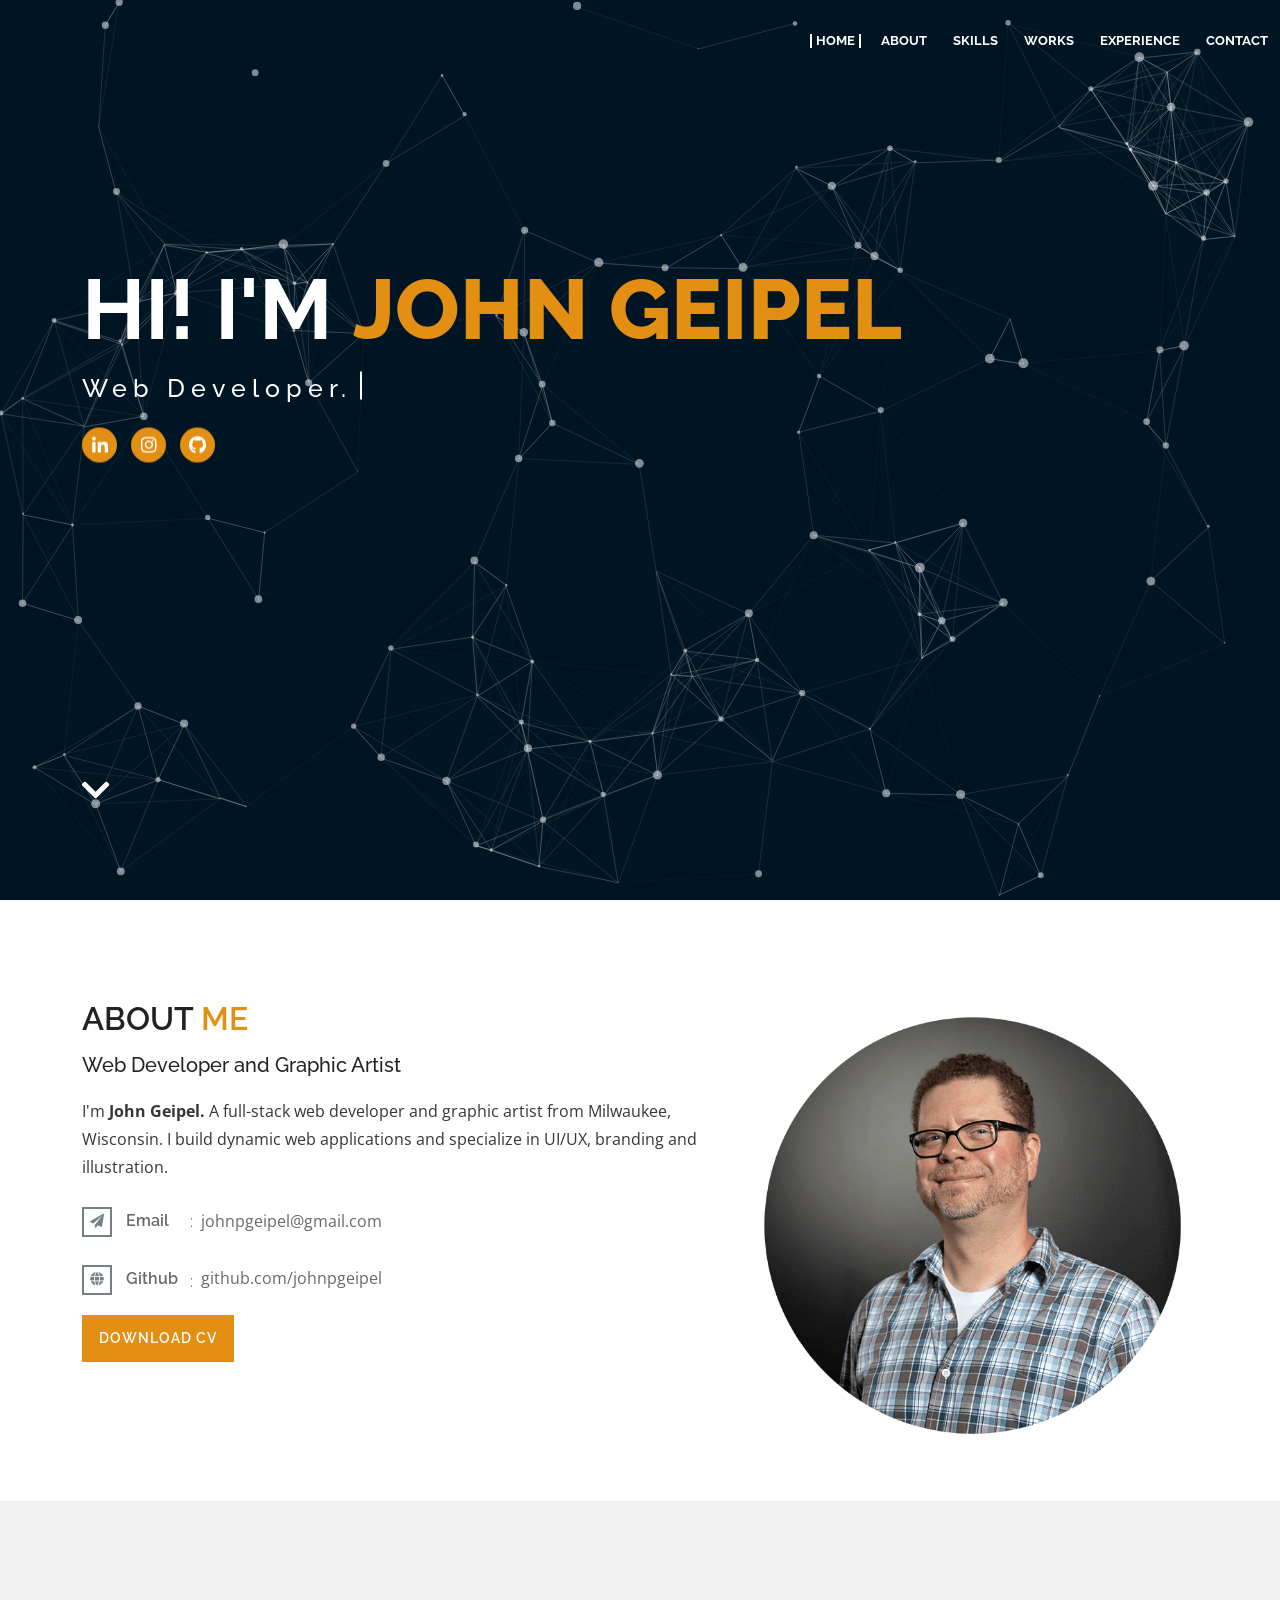
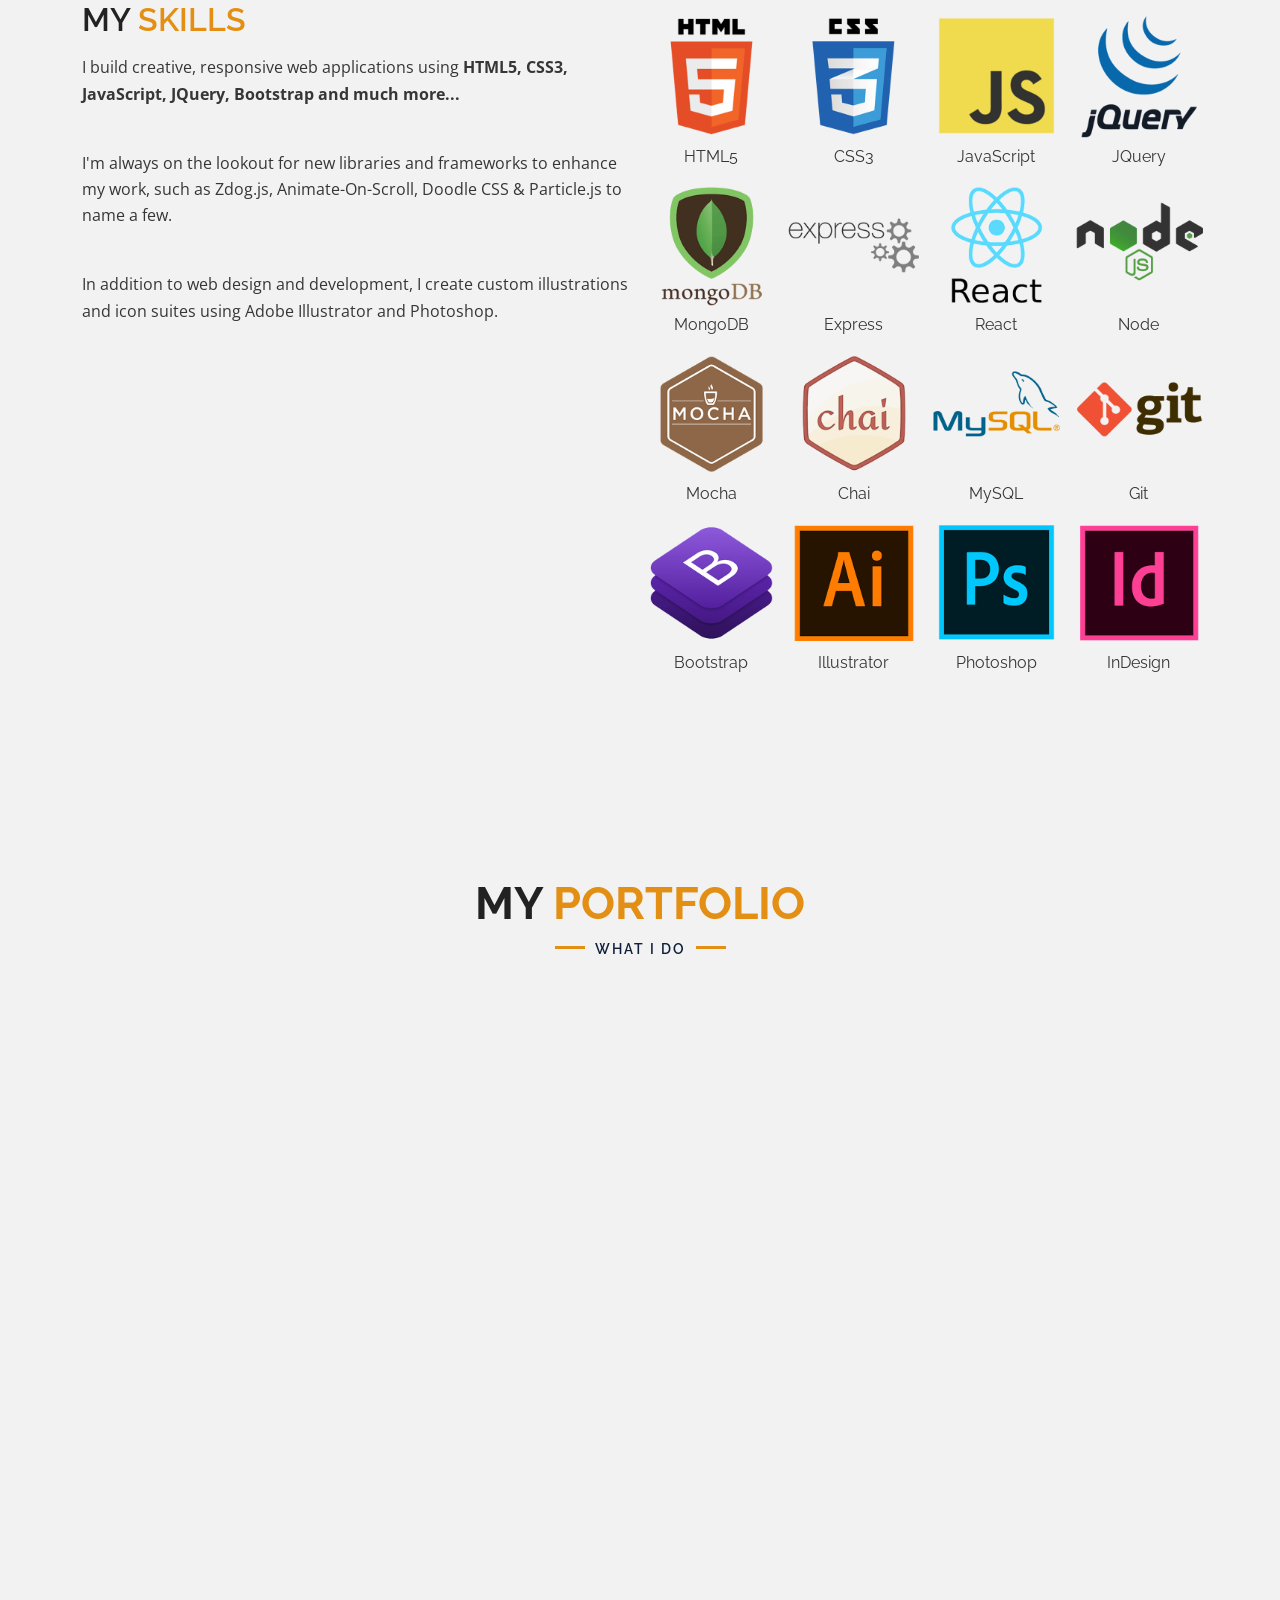
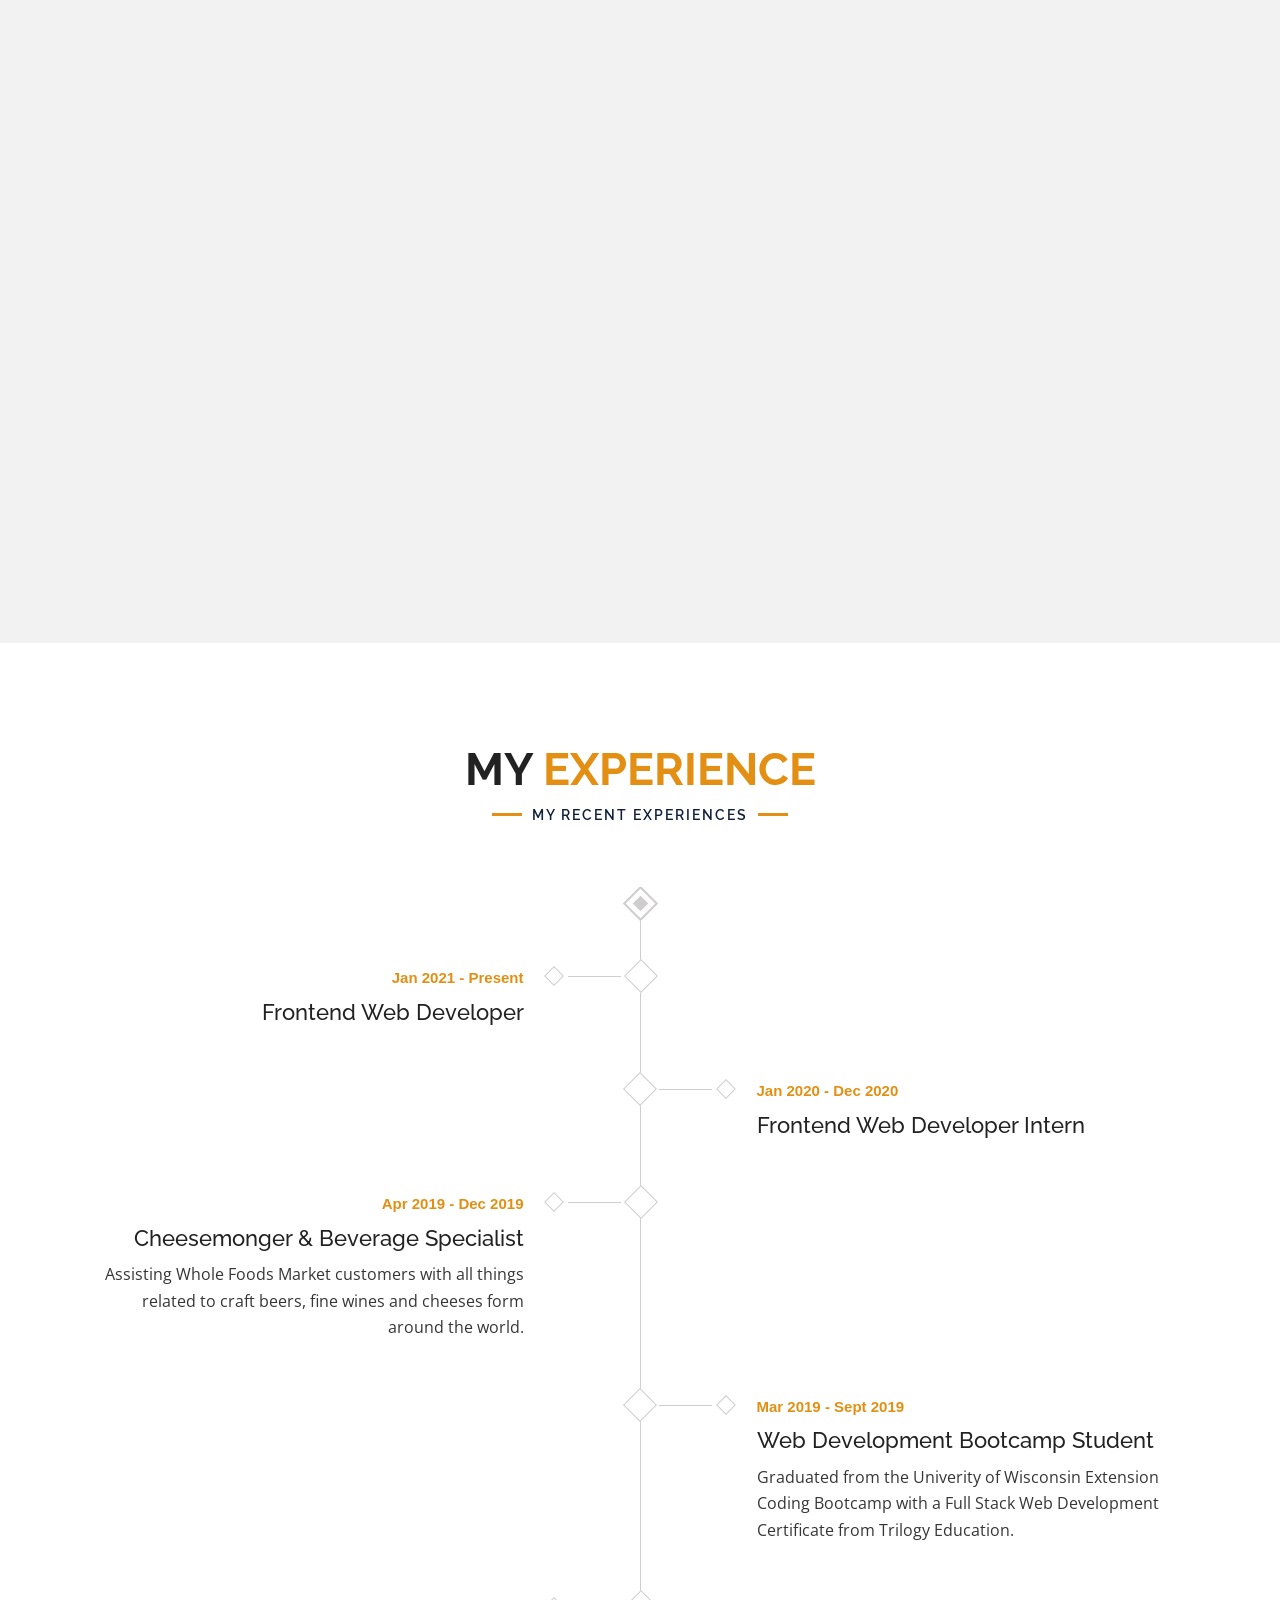
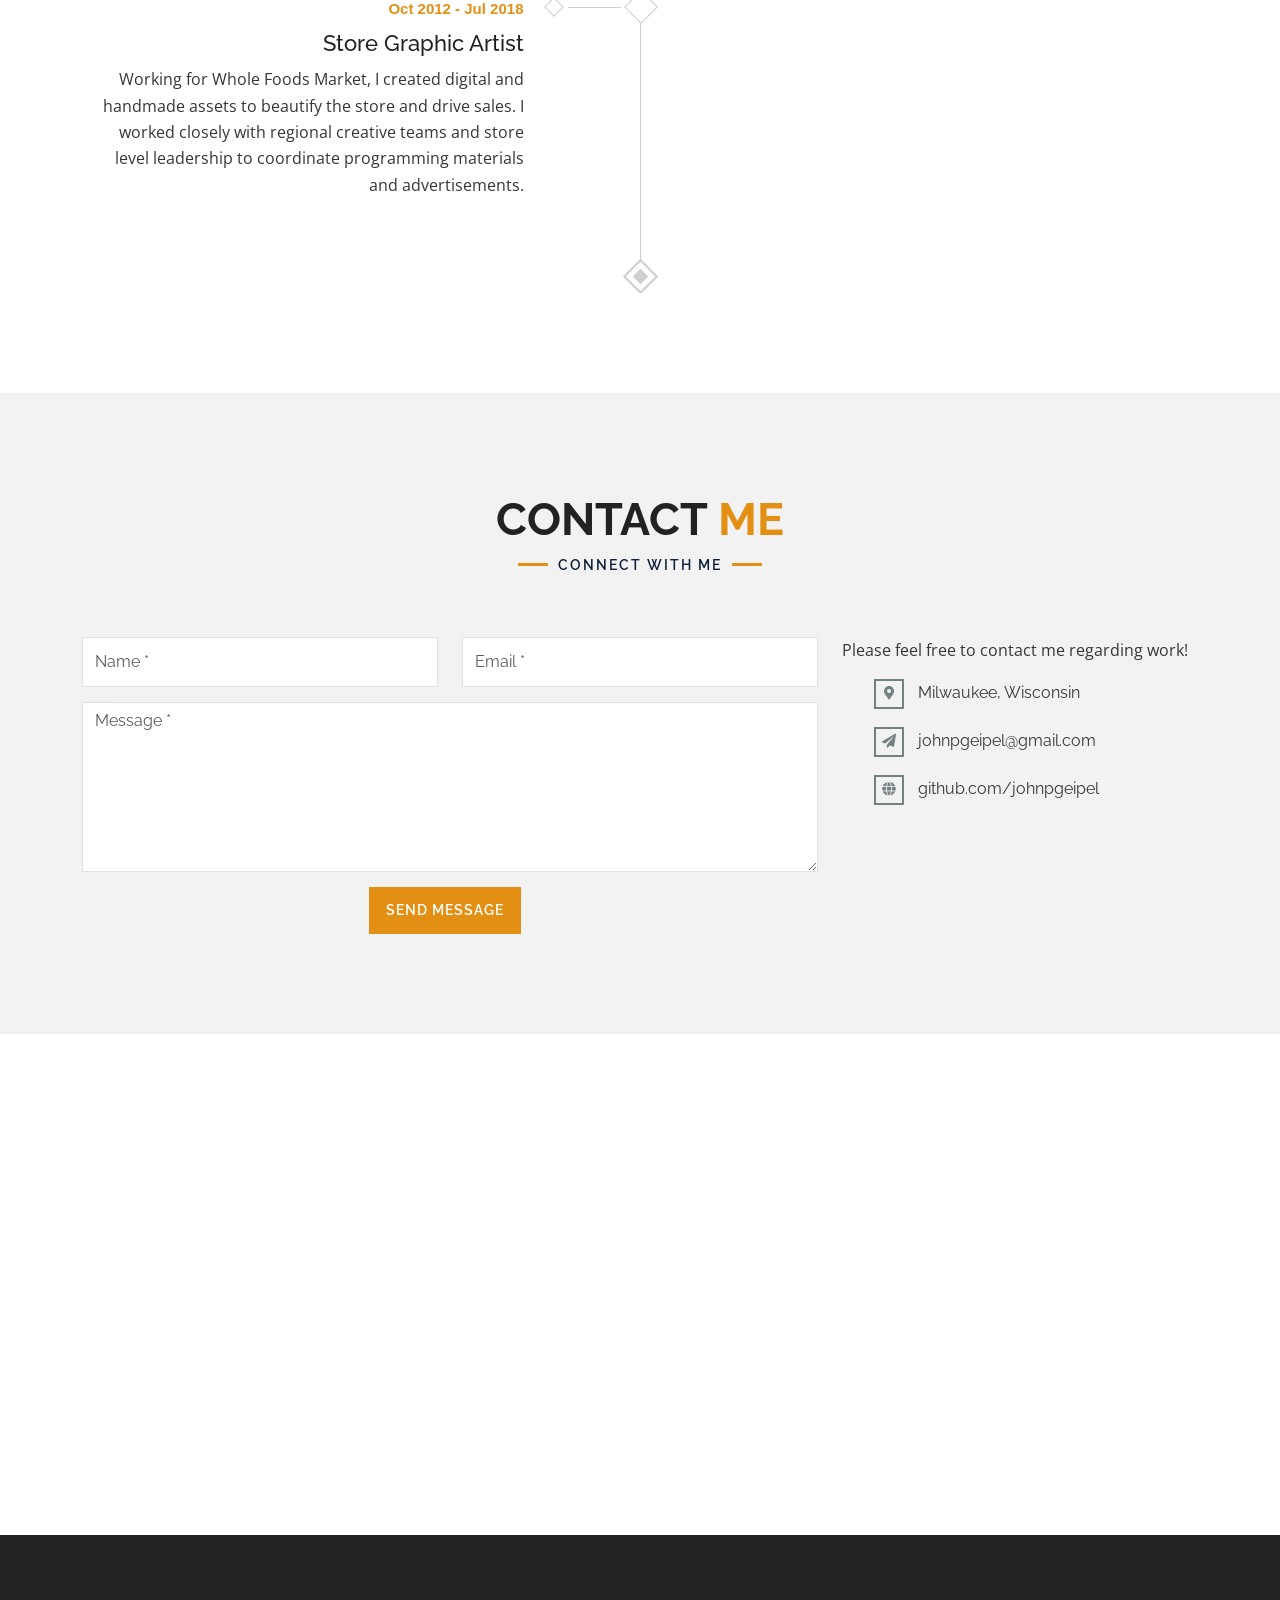
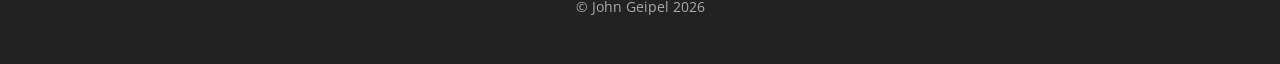
==== index.html @ 47a6fa9b "rm social media icons" ====
<!DOCTYPE html>
<html lang="en">
    <head>
        <meta charset="utf-8">
        <meta http-equiv="x-ua-compatible" content="ie=edge">
        <meta name="viewport" content="width=device-width, initial-scale=1.0" />
        <meta name="keywords" content="Personal, Portfolio, Creative,Design, Web Developer, Coding, Full Stack, Bootcamp Graduate">
        <meta name="description" content="Web Developer, Web Design, Illustration, Design, Full Stack, HTML, CSS, JavaScript, Node, Express">
        <meta name="author" content="John Geipel">
        <title>John Geipel - Portfolio</title>
        <!-- favicon -->
        <!-- <link href="/" rel="icon" type="image/gif"><img src="assets/images/about/headshot2.gif" alt="favicon" id="favicon"> -->
        <!-- AOS css -->
        <!-- <link rel="stylesheet" href="https://unpkg.com/aos@next/dist/aos.css" /> -->
        
        <!--Font Awesome css-->
        <!--Bootstrap css-->
        <!-- <link rel="stylesheet"  href="assets/bootstrap/css/bootstrap.css" defer> -->
        <!-- CSS only -->
        <link href="https://cdn.jsdelivr.net/npm/bootstrap@5.0.2/dist/css/bootstrap.min.css" rel="stylesheet" integrity="sha384-EVSTQN3/azprG1Anm3QDgpJLIm9Nao0Yz1ztcQTwFspd3yD65VohhpuuCOmLASjC" crossorigin="anonymous">
        <!--Owl Carousel css-->
        <!-- <link rel="stylesheet"  href="assets/css/owl.carousel.min.css"> -->
        <!-- <link rel="stylesheet"  href="assets/css/owl.theme.default.min.css"> -->
        <!--Magnific Popup css-->
        <link rel="stylesheet" href="assets/css/fontawesome-all.css" >
        <link rel="stylesheet" href="https://unpkg.com/aos@2.3.1/dist/aos.css" >
        <link rel="stylesheet" href="assets/css/magnific-popup.css">
        <link rel="stylesheet" href="assets/css/animate.min.css" >
        <!-- Google Fonts -->
        <link href="https://fonts.googleapis.com/css?family=Raleway:200,300,400,500,600,700,800,900%7cOpen+Sans:400,600,700,800" rel="stylesheet">
        <!--Site Main Style css-->
        <link rel="stylesheet" href="assets/css/style.css" >
    </head>
    <body>
        <nav class="navbar navbar-expand-lg navbar-dark">
            <div class="container-fluid">
                 
                <button class="navbar-toggler" type="button" data-bs-toggle="collapse" data-bs-target="#navbarNav" aria-controls="navbarNav" aria-expanded="false" aria-label="Toggle navigation">
                    <span class="navbar-toggler-icon"></span>
                </button>
                <div class="collapse navbar-collapse" id="navbarNav">
                    <ul class="navbar-nav ml-auto">
                        <!--Nav Links-->
                        <li class="nav-item">
                            <a href="#" class="nav-link active" data-scroll-nav="0" aria-label="Home">Home</a>
                        </li>
                        <li class="nav-item">
                            <a href="#" class="nav-link" data-scroll-nav="1" aria-label="About Section">About</a>
                        </li>
                        <li class="nav-item">
                            <a href="#" class="nav-link" data-scroll-nav="2" aria-label="Skills Section">Skills</a>
                        </li>
                        <!-- <li class="nav-item">
                            <a href="#" class="nav-link" data-scroll-nav="3" aria-label="Services Section">Services</a>
                        </li> -->
                        <li class="nav-item">
                            <a href="#" class="nav-link" data-scroll-nav="4" aria-label="Portfolio Section">Works</a>
                        </li>
                        <li class="nav-item">
                            <a href="#" class="nav-link" data-scroll-nav="5" aria-label="Experience Section">Experience</a>
                        </li>
                        <li class="nav-item">
                            <a href="#" class="nav-link" data-scroll-nav="6" aria-label="Contact Section">Contact</a>
                        </li>
                    </ul>
                </div>
            </div>
        </nav>
        <!--Home Section Start-->
        <section id="Particle-ground" class="banner" style="background-image: url('assets/images/banner/background.jpg'); background: #001524;" data-stellar-background-ratio="5.2" data-scroll-index="0">
            <div class="container banner-container">
                <!--Banner Content-->
                <div class="banner-div">
                    <h1>HI! I'M <span>JOHN GEIPEL</span></h1>
                    <p class="cd-headline clip is-full-width">
                        <!-- <span>Professional </span> -->
                        <span class="cd-words-wrapper">
                            <b class="is-visible">Web Developer.</b>
                            <b>Graphic Designer.</b> 
                            <b>Illustrator.</b>
                        </span>
                    </p>
                    <!--About Social Icons-->
                    <div class="social-icons mt-15">
                        <!-- <a href="https://www.facebook.com/john.geipel" aria-label="Facebook Link"><i class="fab fa-facebook-f" data-aos="flip-right" data-aos-duration="500"></i></a> -->
                        <a href="https://www.linkedin.com/in/johnpgeipel/" aria-label="Linkedin Link"><i class="fab fa-linkedin-in" data-aos="flip-right" data-aos-duration="750"></i></a>
                        <!-- <a href="https://twitter.com/Johnny_Rocksalt" aria-label="Twitter Link"><i class="fab fa-twitter" data-aos="flip-right" data-aos-duration="1000"></i></a> -->
                        <a href="https://www.instagram.com/johnny_rocksalt/" aria-label="Instagram Link"><i class="fab fa-instagram" data-aos="flip-right" data-aos-duration="1500"></i></a>
                        <a href="https://github.com/johnpgeipel" aria-label="Github Link"><i class="fab fa-github" data-aos="flip-right" data-aos-duration="2000"></i></a>
                    </div>
                </div>
                <div class="arrow bounce">
                    <a class="fa fa-chevron-down fa-2x" href="#" data-scroll-nav="1" aria-label="Scroll Down"></a>
                </div>
            </div>
        </section>
            <!--About Section Start-->
        <section id="about" class="about pt-100 pb-100" data-scroll-index="1">
            <div class="container">
                <div class="row">
                    <div class="col-lg-7 col-md-6">
                        <!--About Content-->
                        <div class="about-div">
                            <div class="about-title">
                                <h2>About <span>Me</span></h2>
                                <h4> Web Developer and Graphic Artist</h4>
                            </div>
                            <p>I'm <b>John Geipel.</b> A full-stack web developer and graphic artist from Milwaukee, Wisconsin. I build dynamic web applications and specialize in UI/UX, branding and illustration.</p>
                            <div class="table-responsive">
                                <table class="info-table">
                                    <tbody>
                                        <!-- <tr>
                                            <th>
                                                <i class="hidden-xs fas fa-phone"></i>
                                                <span>Call</span>
                                            </th>
                                            <td>+1.414.520.4668</td>
                                        </tr> -->
                                        <tr>
                                            <th>
                                                <i class="hidden-xs fas fa-paper-plane"></i>
                                                <span>Email</span>
                                            </th>
                                            <td>johnpgeipel@gmail.com</td>
                                        </tr>
                                        <tr>
                                            <th>
                                                <i class="hidden-xs fas fa-globe"></i>
                                                <span>Github</span>
                                            </th>
                                            <td>github.com/johnpgeipel</td>
                                        </tr>
                                    </tbody>
                                </table>
                            </div>
                            <span class="about-btn">
                                <a class="div-btn" aria-label="Download CV" href="https://drive.google.com/open?id=1ta1IEpPlW6mxu3GTeXm8mWdRZez-5TGq">Download CV</a>
                            </span>
                        </div>
                    </div>
                    <div class="col-lg-5 col-md-6">
                        <div data-aos="fade-up" class="about-img">
                            <img loading="lazy" src="assets/images/about/john-headshot.png" alt="John Geipel Headshot">
                        </div>
                    </div>
                </div>
            </div>
        </section>
            <!--About Section End-->
        <section id="skills" class="skills pt-100 pb-100" data-scroll-index="2">
            <div class="container">
                <div class="row">
                    <div class="col-lg-6">
                        <div class="skill-div">
                            <h2 class="headline">My <span>Skills</span></h2>
                            <p>I build creative, responsive web applications using<strong> HTML5, CSS3, JavaScript, JQuery, Bootstrap and much more...</strong></p>
                            <br>
                            <p>I'm always on the lookout for new libraries and frameworks to enhance my work, such as Zdog.js, Animate-On-Scroll, Doodle CSS & Particle.js to name a few.</p>
                            <br>
                            <p>In addition to web design and development, I create custom illustrations and icon suites using Adobe Illustrator and Photoshop.</p>
                        </div>
                    </div>
                        <div class="col-lg-6">
                            <div class="row">
                                <div class="column">
                                    <img loading="lazy" data-aos="zoom-in" id="badge"  alt="badge" src="./assets/images/code logos/html5.png">
                                    <div class="text-center">HTML5</div>
                                    <a href="https://www.mongodb.com/" aria-label="Mongo link">
                                        <img loading="lazy" data-aos="zoom-in" id="badge badge-link" alt="badge" src="assets\images\code logos\mongodb.png">
                                        <div class="text-center">MongoDB</div>
                                    </a>
                                    <a href="https://mochajs.org/" aria-label="Mocha link">
                                        <img loading="lazy" data-aos="zoom-in" id="badge badge-link" alt="badge" src="./assets/images/code logos/mocha.png">
                                        <div class="text-center">Mocha</div>
                                    </a>
                                    <a href="https://getbootstrap.com/" aria-label="Bootstrap link">
                                        <img  loading="lazy" data-aos="zoom-in" id="badge badge-link" alt="badge" src="./assets/images/code logos/bootstrap.png">
                                        <div class="text-center">Bootstrap</div>
                                    </a>
                                </div>
                                <div class="column">
                                    <img loading="lazy" data-aos="zoom-in" id="badge" alt="badge" src="./assets/images/code logos/css3-logo.png">
                                        <div class="text-center">CSS3</div>
                                    <a href="https://expressjs.com" aria-label="Express link">
                                        <img  loading="lazy" data-aos="zoom-in" id="badge badge-link" alt="badge" src="assets\images\code logos\express.png">
                                        <div class="text-center">Express</div>
                                    </a>
                                    <a href="https://www.chaijs.com" aria-label="Chai link">
                                        <img loading="lazy" data-aos="zoom-in" id="badge badge-link" alt="badge" src="assets\images\code logos\chai.png">
                                        <div class="text-center">Chai</div>
                                    </a>
                                    <img loading="lazy" data-aos="zoom-in" id="badge" alt="badge" src="assets\images\code logos\illustrator.png">
                                    <div class="text-center">Illustrator</div>
                                </div>
                                <div class="column">
                                    <img loading="lazy" data-aos="zoom-in" id="badge" alt="badge" src="./assets/images/code logos/javascript.png">
                                    <div class="text-center">JavaScript</div>
                                    <a href="https://reactjs.org" aria-label="React link">
                                        <img loading="lazy" data-aos="zoom-in" id="badge badge-link" alt="badge" src="assets\images\code logos\react.png">
                                        <div class="text-center">React</div>
                                    </a>
                                    <a href="https://www.mysql.com" aria-label="mysql link">
                                        <img loading="lazy" data-aos="zoom-in" id="badge badge-link" alt="badge" src="assets\images\code logos\mysql.png">
                                        <div class="text-center">MySQL</div>
                                    </a>
                                    <img loading="lazy" data-aos="zoom-in" id="badge" alt="badge" src="assets\images\code logos\photoshop.png">
                                    <div class="text-center">Photoshop</div>
                                </div>
                                <div class="column">
                                    <a href="https://jquery.com" aria-label="jquery link">
                                        <img loading="lazy" data-aos="zoom-in" id="badge badge-link" alt="badge" src="./assets/images/code logos/jquery.png">
                                        <div class="text-center">JQuery</div>
                                    </a>
                                    <a href="https://nodejs.org" aria-label="node link">
                                        <img loading="lazy" data-aos="zoom-in" id="badge badge-link" alt="badge" src="./assets/images/code logos/node.png">
                                        <div class="text-center">Node</div>
                                    </a>
                                    <a href="https://git-scm.com/" aria-label="git link">
                                        <img loading="lazy" data-aos="zoom-in" id="badge badge-link" alt="badge" src="assets\images\code logos\git.png">
                                        <div class="text-center">Git</div>
                                    </a>
                                    <img loading="lazy" data-aos="zoom-in" id="badge" alt="badge" src="assets\images\code logos\indesign.png">
                                    <div class="text-center">InDesign</div>
                                </div>
                            </div>
                        </div>
                    </div>
                </div>
            </div>
        </section>
        <!--Services Section Start-->
        <!-- <section id="services" class="services pt-100 pb-100" data-scroll-index="3">
            <div class="container">
                <div class="row">
                    <div class="col">
                        <div class="section-title">
                            <div class="main-title">
                                <h4>My <span>Services</span></h4>
                                <h6>What i offer</h6>
                            </div>
                        </div>
                    </div>
                </div>
                <div class="row">
                    <div class="col-md-4">
                        <div class="service-item">
                            <div class="service-icon">
                                <i class="fas fa-paint-brush"></i>
                            </div>
                            <h2>Theme Development</h2>
                        </div>
                    </div>
                    <div class="col-md-4">
                        <div class="service-item">
                            <div class="service-icon">
                                <i class="fas fa-desktop"></i>
                            </div>
                            <h2>Website Design</h2>
                        </div>
                    </div>
                    <div class="col-md-4">
                        <div class="service-item">
                            <div class="service-icon">
                                <i class="fas fa-quidditch"></i>
                            </div>
                            <h2>UI/UX Design</h2>
                        </div>
                    </div>
                    <div class="col-md-4">
                        <div class="service-item">
                            <div class="service-icon">
                                <i class="fas fa-camera"></i>
                            </div>
                            <h2>Graphic Design</h2>
                        </div>
                    </div>
                    <div class="col-md-4">
                        <div class="service-item">
                            <div class="service-icon">
                                <i class="fas fa-user"></i>
                            </div>
                            <h2>Illustration</h2>
                        </div>
                    </div>
                    <div class="col-md-4">
                        <div class="service-item">
                            <div class="service-icon">
                                <i class="fa fa-font"></i>
                            </div>
                            <h2>Typography</h2>
                        </div>
                    </div>
                </div>
            </div>
        </section> -->
        <!--Portfolio Section Start-->
        <section id="works" class="portfolio bg-gray pt-100 pb-100" data-scroll-index="4">
            <div class="container">
                <div class="row">
                    <div class="col">
                        <div class="section-title">
                            <div class="main-title">
                                <h4>My <span>Portfolio</span></h4>
                                <h6>What i do</h6>
                            </div>
                        </div>
                    </div>
                </div>
                <div class="row portfolio-section">
                    <!--Portfolio Item-->
                    <div data-aos="zoom-in" class="col-lg-4 col-md-6 item application development">
                        <div class="portfolio-item">
                            <img src="assets/images/portfolio/train_activity.PNG" alt="All Aboard">
                            <div class="item-overlay">
                                <h6>All Aboard<br>Application</h6>
                                <div class="icons">
                                    <span class="icon">
                                        <span class="port-link">
                                            <a href="assets/images/portfolio/train_activity.PNG" aria-label="train project">
                                                <i class="fa fa-search"></i>
                                            </a>
                                        </span>
                                        <a href="train-project-details.html" aria-label="project details">
                                            <i class="fas fa-link"></i>
                                        </a>
                                    </span>
                                </div>
                            </div>
                        </div>
                    </div>
                    <!--Portfolio Item-->
                    <div data-aos="zoom-in" class="col-lg-4 col-md-6 item application development">
                        <div class="portfolio-item">
                            <img src="assets/images/portfolio/giffy_pop.PNG" alt="Giffy POP">
                            <div class="item-overlay">
                                <h6>Giffy POP<br>Application</h6>
                                <div class="icons">
                                    <span class="icon">
                                        <span class="port-link">
                                            <a href="assets/images/portfolio/giffy_pop.PNG" aria-label="project image">
                                                <i class="fa fa-search"></i>
                                            </a>
                                        </span>
                                        <a href="giffy-project-details.html" aria-label="project details">
                                            <i class="fas fa-link"></i>
                                        </a>
                                    </span>
                                </div>
                            </div>
                        </div>
                    </div>
                    <!--Portfolio Item-->
                    <div data-aos="zoom-in" class="col-lg-4 col-md-6 item design development application">
                        <div class="portfolio-item">
                            <img src="assets/images/portfolio/trivia_one.PNG" alt="Cheese qWiz">
                            <div class="item-overlay">
                                <h6>Cheese qWiz<br>Application</h6>
                                <div class="icons">
                                    <span class="icon">
                                        <span class="port-link">
                                            <a href="assets/images/portfolio/trivia_one.PNG" aria-label="project image">
                                                <i class="fa fa-search"></i>
                                            </a>
                                        </span>
                                        <a href="trivia-project-details.html" aria-label="project details">
                                            <i class="fas fa-link"></i>
                                        </a>
                                    </span>
                                </div>
                            </div>
                        </div>
                    </div>
                    <!--Portfolio Item-->
                    <div data-aos="zoom-in" class="col-lg-4 col-md-6 item design development application">
                        <div class="portfolio-item">
                            <img src="assets/images/portfolio/liri-concerts2.PNG" alt="LIRI Node App">
                            <div class="item-overlay">
                                <h6>LIRI Node App<br>Application</h6>
                                <div class="icons">
                                    <span class="icon">
                                        <span class="port-link">
                                            <a href="assets/images/portfolio/liri-concerts2.PNG" aria-label="project image">
                                                <i class="fa fa-search"></i>
                                            </a>
                                        </span>
                                        <a href="liri-project-details.html" aria-label="project details">
                                            <i class="fas fa-link"></i>
                                        </a>
                                    </span>
                                </div>
                            </div>
                        </div>
                    </div>
                    <!--Portfolio Item-->
                    <div data-aos="zoom-in" class="col-lg-4 col-md-6 item development application">
                        <div class="portfolio-item">
                            <img src="assets/images/portfolio/project_one.PNG" alt="Daily POURcast">
                            <div class="item-overlay">
                                <h6>Daily POURcast<br>Application</h6>
                                <div class="icons">
                                    <span class="icon">
                                        <span class="port-link">
                                            <a href="assets/images/portfolio/project_one.PNG" aria-label="project image">
                                                <i class="fa fa-search"></i>
                                            </a>
                                        </span>
                                        <a href="pourcast-project-details.html" aria-label="project details">
                                            <i class="fas fa-link"></i>
                                        </a>
                                    </span>
                                </div>
                            </div>
                        </div>
                    </div>
                    <!--Portfolio Item-->
                    <div data-aos="zoom-in"  class="col-lg-4 col-md-6 item application development">
                        <div class="portfolio-item">
                            <img src="assets/images/portfolio/unit_4_game.PNG" alt="Crystals Collector">
                            <div class="item-overlay">
                                <h6>Crystals Collector<br>Application</h6>
                                <div class="icons">
                                    <span class="icon">
                                        <span class="port-link">
                                            <a href="assets/images/portfolio/unit_4_game.PNG" aria-label="project image">
                                                <i class="fa fa-search"></i>
                                            </a>
                                        </span>
                                        <a href="crystals-project-details.html" aria-label="project details">
                                            <i class="fas fa-link"></i>
                                        </a>
                                    </span>
                                </div>
                            </div>
                        </div>
                    </div>
                    <!--Portfolio Item-->
                    <div data-aos="zoom-in" class="col-lg-4 col-md-6 item application development">
                        <div class="portfolio-item">
                            <img src="assets/images/portfolio/friendFinder.PNG" alt="Friend Finder">
                            <div class="item-overlay">
                                <h6>Friend Finder<br>Application</h6>
                                <div class="icons">
                                    <span class="icon">
                                        <span class="port-link">
                                            <a href="assets/images/portfolio/friendFinder.PNG" aria-label="project image">
                                                <i class="fa fa-search"></i>
                                            </a>
                                        </span>
                                        <a href="friendFinder-project-details.html" aria-label="project details">
                                            <i class="fas fa-link"></i>
                                        </a>
                                    </span>
                                </div>
                            </div>
                        </div>
                    </div>
                    <!--Portfolio Item-->
                    <div data-aos="zoom-in"  class="col-lg-4 col-md-6 item application development">
                        <div class="portfolio-item">
                            <img src="assets/images/portfolio/burger.PNG" alt="Eat-Da-Burger">
                            <div class="item-overlay">
                                <h6>Eat-Da-Burger!<br>Application</h6>
                                <div class="icons">
                                    <span class="icon">
                                        <span class="port-link">
                                            <a href="assets/images/portfolio/burger.PNG" aria-label="project iame">
                                                <i class="fa fa-search"></i>
                                            </a>
                                        </span>
                                        <a href="burger-project-details.html" aria-label="project details">
                                            <i class="fas fa-link"></i>
                                        </a>
                                    </span>
                                </div>
                            </div>
                        </div>
                    </div>
                    <!--Portfolio Item-->
                    <div data-aos="zoom-in" class="col-lg-4 col-md-6 item application development">
                        <div class="portfolio-item">
                            <img src="assets/images/portfolio/upstream.PNG" alt="artPortfolio">
                            <div class="item-overlay">
                                <h6>UpStream Group Project<br>Application</h6>
                                <div class="icons">
                                    <span class="icon">
                                        <span class="port-link">
                                            <a href="assets/images/portfolio/upstream.PNG" aria-label="project image">
                                                <i class="fa fa-search"></i>
                                            </a>
                                        </span>
                                        <a href="upstream-project-details.html" aria-label="project details">
                                            <i class="fas fa-link"></i>
                                        </a>
                                    </span>
                                </div>
                            </div>
                        </div>
                    </div>
                    <!--Portfolio Item-->
                    <div data-aos="zoom-in" class="col-lg-4 col-md-6 item application development">
                        <div class="portfolio-item">
                            <img src="assets/images/portfolio/customer1_static.png" alt="Bamazon">
                            <div class="item-overlay">
                                <h6>Bamazon<br>Application</h6>
                                <div class="icons">
                                    <span class="icon">
                                        <span class="port-link">
                                            <a href="assets/images/portfolio/customer1.gif" aria-label="project image">
                                                <i class="fa fa-search"></i>
                                            </a>
                                        </span>
                                        <a href="bamazon-project-details.html" aria-label="project details">
                                            <i class="fas fa-link"></i>
                                        </a>
                                    </span>
                                </div>
                            </div>
                        </div>
                    </div>
                    <!--Portfolio Item-->
                    <div data-aos="zoom-in" class="col-lg-4 col-md-6 item application development">
                        <div class="portfolio-item">
                            <img src="assets/images/portfolio/clickyGame.PNG" alt="clickyGame">
                            <div class="item-overlay">
                                <h6>Clicky Game<br>Application</h6>
                                <div class="icons">
                                    <span class="icon">
                                        <span class="port-link">
                                            <a href="assets/images/portfolio/clickyGame.PNG" aria-label="project iamge">
                                                <i class="fa fa-search"></i>
                                            </a>
                                        </span>
                                        <a href="clicky-project-details.html" aria-label="project details">
                                            <i class="fas fa-link"></i>
                                        </a>
                                    </span>
                                </div>
                            </div>
                        </div>
                    </div>
                    <!--Portfolio Item-->
                    <div data-aos="zoom-in"  class="col-lg-4 col-md-6 item application development">
                        <div class="portfolio-item">
                            <img src="assets/images/portfolio/Landing-Page-Graphic-3.gif" alt="artPortfolio">
                            <div class="item-overlay">
                                <h6>Graphic Art Portfolio<br>Website</h6>
                                <div class="icons">
                                    <span class="icon">
                                        <span class="port-link">
                                            <a href="assets/images/portfolio/Landing-Page-Graphic-3.gif" aria-label="project image">
                                                <i class="fa fa-search"></i>
                                            </a>
                                        </span>
                                        <a href="myPortfolio-project-details.html" aria-label="project details">
                                            <i class="fas fa-link"></i>
                                        </a>
                                    </span>
                                </div>
                            </div>
                        </div>
                    </div>
                </div>
            </div>
        </section>
        <!--Portfolio Section End-->
        <section id="experience" class="timeline pt-100 pb-100" data-scroll-index="5">
            <div class="container">
                <div class="row">
                    <div class="col">
                        <div class="section-title">
                            <div class="main-title">
                                <h4>My <span>Experience</span></h4>
                                <h6>My Recent Experiences</h6>
                            </div>
                        </div>
                    </div>
                </div>
                <div class="row">
                    <div class="main-timeline">
                        <div class="timeline" data-aos="fade-up" data-aos-anchor-placement="bottom-bottom">
                            <div class="timeline-icon"></div>
                            <div class="timeline-content">
                                <span class="date">Jan 2021 - Present</span>
                                <h5 class="title">Frontend Web Developer</h5>
                                <p class="description">
                                </p>
                            </div>
                        </div>
                        <div class="timeline" data-aos="fade-up" data-aos-anchor-placement="bottom-bottom">
                            <div class="timeline-icon"></div>
                            <div class="timeline-content">
                                <span class="date">Jan 2020 - Dec 2020</span>
                                <h5 class="title">Frontend Web Developer Intern</h5>
                                <p class="description">
                                </p>
                            </div>
                        </div>
                        <div class="timeline" data-aos="fade-up" data-aos-anchor-placement="bottom-bottom">
                            <div class="timeline-icon"></div>
                            <div class="timeline-content">
                                <span class="date">Apr 2019 - Dec 2019</span>
                                <h5 class="title">Cheesemonger & Beverage Specialist</h5>
                                <p class="description">
                                    Assisting Whole Foods Market customers with all things related to craft beers, fine wines and cheeses form around the world. 
                                </p>
                            </div>
                        </div>
                        <div class="timeline" data-aos="fade-up" data-aos-anchor-placement="bottom-bottom">
                            <div class="timeline-icon"></div>
                            <div class="timeline-content">
                                <span class="date">Mar 2019 - Sept 2019</span>
                                <h5 class="title">Web Development Bootcamp Student</h5>
                                <p class="description">
                                    Graduated from the Univerity of Wisconsin Extension Coding Bootcamp with a Full Stack Web Development Certificate from Trilogy Education.
                                </p>
                            </div>
                        </div>
                        <div class="timeline" data-aos="fade-up" data-aos-anchor-placement="bottom-bottom">
                            <div class="timeline-icon"></div>
                            <div class="timeline-content">
                                <span class="date">Oct 2012 - Jul 2018</span>
                                <h5 class="title">Store Graphic Artist</h5>
                                <p class="description">
                                    Working for Whole Foods Market, I created digital and handmade assets to beautify the store and drive sales. I worked closely with regional creative teams and store level leadership to coordinate programming materials and advertisements.
                                </p>
                            </div>
                        </div>
                    </div>
                </div>
            </div>
        </section>
        <!--Contact Section Start-->
        <section id="contact" class="contact pt-100 pb-100" data-scroll-index="6">
            <div class="container">
                <div class="row">
                    <div class="col text-center">
                        <div class="section-title">
                            <div class="main-title">
                                <h4>Contact <span>Me</span></h4>
                                <h6>Connect With Me</h6>
                            </div>
                        </div>
                    </div>
                </div>
                <div class="row">
                    <div class="col-lg-8">
                        <!--Contact Form-->
                        <form id='contact-form' action="https://formspree.io/johnpgeipel@gmail.com" method='POST'>
                            <input type='hidden' name='form-name' value='contactForm' />
                            <div class="row">
                                <div class="col-md-6">
                                    <div class="form-group">
                                        <input type="text" name="name" class="form-control" id="first-name" placeholder="Name *" required="required">
                                    </div>
                                </div>
                                <div class="col-md-6">
                                    <div class="form-group">
                                        <input type="email" name="email" class="form-control" id="email" placeholder="Email *" required="required">
                                    </div>
                                </div>
                                <div class="col-md-12">
                                    <div class="form-group">
                                        <textarea rows="6" name="message" class="form-control" id="description" placeholder="Message *" required="required"></textarea>
                                    </div>
                                </div>
                                <div class="col-md-12 text-center">
                                        <!-- <input type="submit" value="Send"> -->
                                    <!--contact button-->
                                    <button id="contact-submit" class="div-btn"
                                            type="submit" value="Send">
                                        Send Message
                                    </button>
                                </div>
                                <!-- <form method="POST" action="https://formspree.io/johnpgeipel@gmail.com">
                                    <input type="text" name="Name" placeholder="Your name">
                                    <input type="email" name="email" placeholder="Your email">
                                    <textarea name="message" placeholder="Test Message"></textarea>
                                    <button type="submit">Send Test</button>
                                    </form> -->
                            </div>
                        </form>
                    </div>
                    <div class="col-lg-4">
                        <div class="contact-info">
                            <p class="contact-info-title">Please feel free to contact me regarding work!</p>
                            <div class="contact-info-item">
                            <ul>
                                <li><i class="fas fa-map-marker-alt"></i> Milwaukee, Wisconsin</li>
                                <!-- <li><i class="fas fa-phone"></i> +1.414.520.4668</li> -->
                                <li><i class="fas fa-paper-plane"></i> johnpgeipel@gmail.com</li>
                                <li><i class="fas fa-globe"></i> github.com/johnpgeipel</li>
                            </ul>
                            </div>
                            <div class="social-icons mt-15">
                                    <!-- <a href="https://www.facebook.com/john.geipel" aria-label="facebook"><i class="fab fa-facebook-f" data-aos="flip-right" data-aos-duration="500"></i></a> -->
                                    <a href="https://www.linkedin.com/in/johnpgeipel" aria-label="linkedin"><i class="fab fa-linkedin-in" data-aos="flip-right" data-aos-duration="700"></i></a>
                                    <!-- <a href="#"><i class="fab fa-google-plus-g"></i></a> -->
                                    <!-- <a href="https://twitter.com/Johnny_Rocksalt" aria-label="twitter"><i class="fab fa-twitter" data-aos="flip-right" data-aos-duration="1000"></i></a> -->
                                    <a href="https://www.instagram.com/johnny_rocksalt/" aria-label="instagram"><i class="fab fa-instagram" data-aos="flip-right" data-aos-duration="1500"></i></a>
                                    <a href="https://github.com/johnpgeipel" aria-label="git"><i class="fab fa-github" data-aos="flip-right" data-aos-duration="2000"></i></a>
                            </div>
                        </div>
                    </div>
                </div>
            </div>
        </section>
        <section>
            <div class="contact-map">
                <iframe aria-label="google map" title="Google Contact Map" class="map" src="https://maps.google.com/maps?width=1400&amp;height=440&amp;hl=en&amp;q=milwaukee%2C%20wisconsin+(John%20Geipel)&amp;ie=UTF8&amp;t=&amp;z=6&amp;iwloc=B&amp;output=embed" style="border:0" allowfullscreen></iframe>
            </div>
        </section>
        <!--Contact Section End-->
        <!--Footer Start-->
        <footer class="pt-30 pb-30">
            <div class="container">
                <div class="row text-center">
                    <div class="col-md-12">
                        <p id="copy-year" class="copy pt-30">
                        </p>
                    </div>
                </div>
            </div>
        </footer>
        <!--Footer End-->

        <!--Jquery js-->
        <script src="assets/js/jquery-3.5.0.js"></script>
        <!--Bootstrap js-->
        <!-- <script src="assets/bootstrap/js/bootstrap.min.js"></script> -->
        <!-- JavaScript Bundle with Popper -->
        <script src="https://cdn.jsdelivr.net/npm/bootstrap@5.0.2/dist/js/bootstrap.bundle.min.js" integrity="sha384-MrcW6ZMFYlzcLA8Nl+NtUVF0sA7MsXsP1UyJoMp4YLEuNSfAP+JcXn/tWtIaxVXM" crossorigin="anonymous" ></script>
        <script src="assets/js/main.js" ></script>

        <!--Stellar js-->
        <!-- <script src="assets/js/jquery.stellar.js"></script> -->
        <!--Animated Headline js-->
        <script src="assets/js/animated.headline.js" defer></script>
        <!--Owl Carousel js-->
        <!-- <script src="assets/js/owl.carousel.min.js"></script> -->
        <!--ScrollIt js-->
        <script src="assets/js/scrollIt.min.js" defer></script>
        <!--Isotope js-->
        <script src="assets/js/isotope.pkgd.min.js" defer></script>
        <!--Magnific Popup js-->
        <script src="assets/js/jquery.magnific-popup.min.js"></script>
        <script src="assets/js/plugins.js" defer></script>
        <!--Particle js-->
        <script src="assets/js/particles.js" defer></script>
        <script src="assets/js/particle-main.js" defer></script>
        <!--Site Main js-->
        <script src="assets/js/contact.js" defer></script>
        <!-- <script src="https://unpkg.com/aos@next/dist/aos.js"></script> -->
        <script src="https://unpkg.com/aos@2.3.1/dist/aos.js" ></script>
        <script>
            AOS.init();
        </script>
    </body>
</html>
---- assets/css/style.css ----
/************ CSS Styles ************

    Template Name: Taso - Personal Portfolio Template
    Author: Tanmoy Dhar
    version: 1.0
    Copyright: 2018

************************************/
/*==================================

        Table of Content
        1. Body Css
        2. Preloader
        3. Navbar
        4. Banner Section
        5. About Section
        6. Services Section
        7. Counter Section
        8. Skill Section
        9. Portfolio Section
        10. Blogs Section
        11. Testimonial Section
        12. Contact Form Section
        13. Footer
        14. Single Blog Page
        15. Mobile Responsive

==================================*/

/*============ 1. Body Css ============*/
      * {
      -webkit-box-sizing: border-box;
      box-sizing: border-box;
      padding: 0;
      margin: 0;
      text-decoration: none !important;
      list-style: none !important;
      outline: none !important; }

      h1,
      h2,
      h3,
      h4,
      h5,
      h6 {
      color: #222; }

      img {
      width: 100%;
      height: auto; }

      a,
      a:hover,
      a:focus {
      color: inherit; }

      body {
      font-family: "Raleway", san-serif;
      position: relative;
      font-size: 16px;
      line-height: 1.65;
      /* color: #748182; */
      color: #363636;
      -webkit-font-smoothing: antialiased; }

      p {
      font-size: 16px;
      line-height: 1.65;
      font-family: "Open Sans", sans-serif; }

      span {
      display: inline-block; }

      /*===========Margin And Paddings============*/
      .mt-0 {
      margin-top: 0 !important; }

      .mt-5 {
      margin-top: 5px !important; }

      .mt-10 {
      margin-top: 10px !important; }

      .mt-15 {
      margin-top: 15px !important; }

      .mt-20 {
      margin-top: 20px !important; }

      .mt-25 {
      margin-top: 25px !important; }

      .mt-30 {
      margin-top: 30px !important; }

      .mt-35 {
      margin-top: 35px !important; }

      .mt-40 {
      margin-top: 40px !important; }

      .mt-45 {
      margin-top: 45px !important; }

      .mt-50 {
      margin-top: 50px !important; }

      .mt-55 {
      margin-top: 55px !important; }

      .mt-60 {
      margin-top: 60px !important; }

      .mt-62 {
      margin-top: 62px !important; }

      .mt-65 {
      margin-top: 65px !important; }

      .mt-70 {
      margin-top: 70px !important; }

      .mt-75 {
      margin-top: 75px !important; }

      .mt-80 {
      margin-top: 80px !important; }

      .mt-85 {
      margin-top: 85px !important; }

      .mt-90 {
      margin-top: 90px !important; }

      .mt-95 {
      margin-top: 95px !important; }

      .mt-100 {
      margin-top: 100px !important; }

      /* Custom Margin Bottom */
      .mb-0 {
      margin-bottom: 0 !important; }
      .mb-15 {
      margin-bottom: 15px !important; }
      .mb-30 {
      margin-bottom: 30px !important; }
      .mb-35 {
      margin-bottom: 37px !important; }
      .mb-20 {
      margin-bottom: 20px !important; }
      .mb-50 {
      margin-bottom: 50px !important; }

      .mb-100 {
      margin-bottom: 100px !important; }

      .m-0 {
      margin: 0px !important; }

      /* Custom Padding top */
      .pt-0 {
      padding-top: 0 !important; }
      .pt-30{
        padding-top: 30px !important; 
      }
      .pt-50 {
      padding-top: 50px !important; }
      .pt-100 {
      padding-top: 100px !important; }

      /* Custom Padding top */
      .pb-0 {
      padding-bottom: 0 !important; }

      .pb-5 {
      padding-bottom: 5px !important; }

      .pb-30 {
      padding-bottom: 30px !important; }

      .pb-50 {
      padding-bottom: 50px !important; }
      .pb-70{
      padding-bottom: 70px !important;  
      }
      .pb-100 {
      padding-bottom: 100px !important; }
      .about {
      padding-bottom: 50px !important;
      }

      .p-0 {
      padding: 0 !important; }

      .owl-theme .owl-dot span {
      width: 20px !important; }

      .bg-gray {
      background-color: #f2f2f2; }

      .div-btn {
      display: inline-block;
      background-color: #e28f13;
      padding: 10px 15px;
      border: 2px solid #e28f13;
      color: #fff;
      text-transform: uppercase;
      -webkit-transition: .2s background-color ease;
      -o-transition: .2s background-color ease;
      transition: .2s background-color ease;
      font-size: 14px;
      letter-spacing: 1px;
      font-weight: 600;
      cursor: pointer;
      margin-right: 10px;
      }
      .div-btn:hover {
      color:#e28f13;
      background-color: transparent; }

      .bread-crumb a {
      color: #fff;
      display: inline-block;
      margin: 0 10px;
      position: relative;
      font-size: 14px;
      text-transform: uppercase; }
      .bread-crumb a:before {
      content: "/";
      position: absolute;
      right: -15px; }
      .bread-crumb a:last-child:before {
      display: none; }

      blockquote {
      font-size: 15px;
      color: #222;
      border-left: 4px solid #222;
      padding-left: 20px;
      margin: 40px 0;
      font-weight: 500; }

      /*=========== Section Style ============*/

      .section-title p {
      color: #6f6e6e;
      }

      .section-padding {
      padding:120px 0;
      }
      .m-60 {
      margin: 0 60px;
      }

      .paddingtop{
      padding: 70px 0;
      }
      .section-title{
      margin-bottom: 55px;
      }
      .main-title h4 {
      font-size: 45px;
      text-transform: uppercase;
      margin-bottom: 5px;
      font-weight: 700;
      }
      .main-title h6 {
      color: #0E1F37;
      font-size: 14px;
      font-weight: 600;
      text-transform: uppercase;
      letter-spacing: 2px;
      display: inline-block;
      padding: 0 15px;
      position: relative;
      }
      .main-title h6:before, .main-title h6:after {
      content: '';
      width: 30px;
      height: 3px;
      background-color: #e28f13;
      position: absolute;
      bottom: 8px;
      }
      .main-title h6:before {
      left: -25px;
      }
      .main-title h6:after {
      right: -25px;
      }
      .main-title {
      position:  relative;
      text-align:  center;
      }
      .section-title p{
      text-align: center;
      }

      .section-title p{
      margin-bottom: 50px;
      font-size: 16px;
      text-align: center;
      }
      .main-title span {
      color: #e28f13;
      font-weight: 700;
      }
      .divi-title {
      margin-bottom: 20px;
      }

      .divi-title h4 {
      font-size: 35px;
      font-weight: 600;
      position: relative;
      margin-bottom: 20px;
      }

      .divi-title span {
      color: #e28f13;
      }
      .divi-title h4:before {
      content: '';
      width: 40px;
      height: 3px;
      background-color: #e28f13;
      position: absolute;
      bottom: -10px;
      }

      /*============ 2. Preloader ============*/
      .preloader {
      width: 100%;
      height: 100%;
      position: fixed;
      background: #fff;
      z-index: 9999;
      }
      .sk-three-bounce {
      margin: 25% auto;
      width: 80px;
      text-align: center;
      }
      .sk-three-bounce .sk-child {
      width: 20px;
      height: 20px;
      background-color:  #e28f13;
      border-radius: 100%;
      display: inline-block;
      -webkit-animation: sk-three-bounce 1.4s ease-in-out 0s infinite both;
      animation: sk-three-bounce 1.4s ease-in-out 0s infinite both;
      }
      .sk-three-bounce .sk-bounce1 {
      -webkit-animation-delay: -0.32s;
      animation-delay: -0.32s;
      }
      .sk-three-bounce .sk-bounce2 {
      -webkit-animation-delay: -0.16s;
      animation-delay: -0.16s;
      }
      @-webkit-keyframes sk-three-bounce {
      0%, 80%, 100% {
      -webkit-transform: scale(0);
      transform: scale(0);
      }
      40% {
      -webkit-transform: scale(1);
      transform: scale(1);
      }
      }
      @keyframes sk-three-bounce {
      0%, 80%, 100% {
      -webkit-transform: scale(0);
      transform: scale(0);
      }
      40% {
      -webkit-transform: scale(1);
      transform: scale(1);
      }
      }


      /*============ 3. Navbar ============*/
      /* .navbar-nav {
        background-color: #f6c71a;
      } */
      nav.navbar {
        position: fixed;
      }

      nav.navbar .show .ml-auto {
        /* margin-right: 0px; */
      }

      nav.navbar {
      position: absolute;
      width: 100%;
      top: 0;
      z-index: 999;
      padding-top: 30px;
      padding-bottom: 20px;
      -webkit-transition: all .5s ease;
      -o-transition: all .5s ease;
      transition: all .5s ease; }
      nav.navbar .logo {
      font-size: 22px;
      font-weight: 800;
      text-transform: uppercase;
      letter-spacing: 1px;
      color: #fff;
      font-family: 'Montserrat', sans-serif; }
      nav.navbar .navbar-toggler {
      border: 0; }
      nav.navbar .navbar-toggler .navbar-toggler-icon {
      background-image: url("data:image/svg+xml;charset=utf8,%3Csvg viewBox='0 0 32 32' xmlns='http://www.w3.org/2000/svg'%3E%3Cpath stroke='rgba(255,255,255, 1)' stroke-width='2' stroke-linecap='round' stroke-miterlimit='10' d='M4 8h24M4 16h24M4 24h24'/%3E%3C/svg%3E"); }
      
      nav.navbar .nav-item {
      
      font-size: 13px;
      font-weight: 400;
      padding-right: 13px;
      padding-left: 13px;
      color: #fff;
      text-transform: uppercase; }
      nav.navbar .nav-item:first-child {
      padding-left: 0; }
      nav.navbar .nav-item:last-child {
      padding-right: 0; }
      nav.navbar .nav-item .nav-link {
      color: #fff;
      font-weight: bold;
      position: relative;
      text-decoration: none;
      padding: 0; }
      nav.navbar .nav-item .nav-link:before {
      content: "";
      position: absolute;
      width: 2px;
      height: 14px;
      bottom: 3px;
      left: -6px;
      background-color: #fff;
      visibility: hidden;
      -webkit-transform: scaleY(0);
      -ms-transform: scaleX(0);
      transform: scaleY(0);
      -webkit-transition: all 0.3s ease-in-out 0s;
      -o-transition: all 0.3s ease-in-out 0s;
      transition: all 0.3s ease-in-out 0s; 
      }
      nav.navbar .nav-item .nav-link:after {
      content: "";
      position: absolute;
      width: 2px;
      height: 14px;
      bottom: 3px;
      right: -6px;
      background-color: #fff;
      visibility: hidden;
      -webkit-transform: scaleY(0);
      -ms-transform: scaleX(0);
      transform: scaleY(0);
      -webkit-transition: all 0.3s ease-in-out 0s;
      -o-transition: all 0.3s ease-in-out 0s;
      transition: all 0.3s ease-in-out 0s; 
      }
      nav.navbar .nav-item .nav-link.active:before {
        visibility: visible;
        -webkit-transform: scaleY(1);
        -ms-transform: scaleY(1);
        transform: scaleY(1);
         }
      nav.navbar .nav-item .nav-link.active:after {
        visibility: visible;
        -webkit-transform: scaleY(1);
        -ms-transform: scaleY(1);
        transform: scaleY(1);
         }

        nav.fixed-top {
        position: fixed;
        padding-top: 13px;
        padding-bottom: 13px;
        background-color: #fff;
        
        -webkit-box-shadow: 0px 0px 18px 1px rgba(0, 0, 0, 0.1);
        box-shadow: 0px 0px 18px 1px rgba(0, 0, 0, 0.1); }
        nav.fixed-top .logo {
        color: #000; }
        nav.fixed-top .logo:focus, nav.fixed-top .logo:hover {
        color: #000; }
        nav.fixed-top .navbar-toggler .navbar-toggler-icon {
        background-image: url("data:image/svg+xml;charset=utf8,%3Csvg viewBox='0 0 32 32' xmlns='http://www.w3.org/2000/svg'%3E%3Cpath stroke='rgba(0,0,0, 1)' stroke-width='2' stroke-linecap='round' stroke-miterlimit='10' d='M4 8h24M4 16h24M4 24h24'/%3E%3C/svg%3E"); }
        nav.fixed-top .nav-item {
        color: #000; }
        nav.fixed-top .nav-item .nav-link {
        color: #000 !important; }
        nav.fixed-top .nav-item .nav-link:before {
        background-color: #e28f13; }
        nav.fixed-top .nav-item .nav-link:after {
        background-color: #e28f13; }
        nav.navbar .ml-auto {
          margin-left: auto;
          /* margin-right: 50px; */
        }
        nav.navbar .show {
          margin-right: 0px;
        }
        
        .navbar-toggler:focus {
          text-decoration: none;
          outline: 0;
          box-shadow: 0 0 0 0rem;
        }
        /* f6c71a */
        /* f6c71a */
        /*============ 4. Banner Section============*/
        .banner {
        height: 100vh;
        width: 100%;
        -webkit-background-size: cover;
        background-size: cover;
        background-repeat: no-repeat;
        position: relative;
        overflow: hidden;
        z-index: 0; }
        .banner:after {
        content: " ";
        position: absolute;
        top: 0;
        bottom: 0;
        left: 0;
        right: 0;
        /* background:transparent linear-gradient(to right bottom, #3f51b5, #ff4081); */
        z-index: -1;
        opacity: .6; }
        .banner-div {
        top: 40%;
        position: absolute;
        color: #fff;
        z-index: 11;
        -webkit-transform: translateY(-50%);
        -ms-transform: translateY(-50%);
        transform: translateY(-50%); }
        .banner-div h1 {
        font-size: 85px;
        font-weight: 700;
        letter-spacing: 0px;
        color: #fff;
        }
        .banner-div h1 span {
        /* color: #f6c71a; */
        /* color: #5294f7; */
        color: #e28f13;


        font-weight: 800;
        }
        .banner-div p {
        font-family: "Raleway", san-serif;
        color: #fff;
        font-size: 25px;
        font-weight: 500;
        text-transform: capitalize;
        letter-spacing: 6px;
        margin-bottom: 20px;
        }
        .banner-div-center{
        text-align: center;
        width: 100%;
        left: 0px;
        }
        .banner-container {
          transform: none !important;
        }
        .cd-headline {
        font-size: 3rem;
        line-height: 1.2; }

        .cd-words-wrapper {
        display: inline-block;
        position: relative;
        text-align: left; }

        .cd-words-wrapper b {
        display: inline-block;
        position: absolute;
        white-space: nowrap;
        font-weight: 500 !important;
        left: 0;
        top: 0; }

        .cd-words-wrapper b.is-visible {
        position: relative; }

        .no-js .cd-words-wrapper b {
        opacity: 0; }

        .no-js .cd-words-wrapper b.is-visible {
        opacity: 1; }

        /* xclip */
        .cd-headline.clip span {
        display: inline-block;
        padding: .2em 0; }

        .cd-headline.clip .cd-words-wrapper {
        overflow: hidden;
        vertical-align: top; }

        .cd-headline.clip .cd-words-wrapper::after {
        /* line */
        content: '';
        position: absolute;
        top: 10%;
        right: 0;
        width: 2px;
        height: 70%;
        background-color: #aebcb9; }

        .cd-headline.clip b {
        opacity: 0; }

        .cd-headline b.is-visible {
        opacity: 1;
        font-weight: 700; }

        .arrow {
        position: absolute;
        bottom: 10vh;
        z-index: 11;
        padding-left: 0px;
        }
        .arrow a {
        color: #fff; 
        }

        .bounce {
        -webkit-animation: bounce 2s infinite;
        animation: bounce 2s infinite; }

        .banner-center{
        top: 50%;
        position: absolute;
        left: 0px;
        color: #fff;
        text-align: center;
        z-index: 11;
        width: 100%;
        -webkit-transform: translateY(-50%);
        -ms-transform: translateY(-50%);
        transform: translateY(-50%);
        }
        .arrow-center{
        position: absolute;
        bottom: 10vh;
        left: -15px;
        width: 100%;
        text-align: center;
        z-index: 11;
        padding-left: 0px;
        }

       /*===Slider Page===*/
        .banner .banner-slider {
        position: absolute;
        left: 0;
        top: 0;
        width: 100%;
        z-index: -1; }

        .social-icons a i {
        font-size: 18px;
        width: 35px;
        height: 35px;
        background: #e28f13;
        margin-right: 10px;
        /* display: block; */
        text-align: center;
        color: #ffffff;
        line-height: 35px;
        border-radius: 50%;
        }
        h2.headline {
        margin-bottom: 15px;
        font-size: 32px;
        font-weight: 600;
        text-transform: uppercase;
        }

        h2.headline span {
        color: #e28f13;
        }

       /*============ 5. About Section ============*/
        .about .about-img {
        position: relative; }

        .about .about-img img {
        position: relative;
        width: 100%;
        z-index: 1;
        transition: .3s;
        }
        .about-img img:hover{
          box-shadow: 0px 20px 20px 0px rgba(59,62,72,0.2);
        }
        .about-title h2 {
            margin-bottom: 15px;
          }
          .about-title {
          margin-bottom: 20px;
          }  
        .about .about-div .about-title h2 {
        font-size: 32px;
        font-weight: 600;
        text-transform: uppercase; }
        .about .about-div .about-title span {
        font-family: "Raleway", san-serif;
        /* color: #f6c71a; */
        color: #e28f13;

        }
        .about-title h4 {
        font-family: "Raleway", san-serif;
        color: #222;
        font-size: 20px;
        }
        .about .about-div p {
        line-height: 28px; }

        table.info-table span {
            font-weight: 600;
        }
      .info-table {
    font-size: 16px;
    color: #696969;
    line-height: 26px;
    /* margin-bottom: 15px; */
    margin-top: 10px;
    margin-bottom: 10px;}

        .info-table th {
        position: relative;
        padding-right: 15px;
        text-transform: capitalize;
        z-index: 0;
        }

        .info-table th:after {
        content: ":";
        position: absolute;
        top: 2px;
        right: 0;
        font-weight: 400
        }

        .info-table th i {
        /* margin-right: 10px; */
        width: 30px;
        height: 30px;
        border: 2px solid #748182;
        text-align: center;
        line-height: 25px;
        border-radius: 0px;
        font-size: 14px;
        color: #748182;
        margin-right: 10px;
        margin-bottom: 10px;
        }

        .info-table td {
        padding-left: 8px;
        font-family: "Open Sans", sans-serif; 
        display: inline-block;
        }
        .info-table tr+tr td,
        .info-table tr+tr th {
        padding-top: 18px
        }

        .info-table tr+tr th:after {
        top: 22px
        }
        table.info-table i:hover {
        border-color: #e28f13;
        color: #e28f13;
        }
       /*============ 6. Services Section ============*/
        .service-item {
          background: #F6F7FE;
          text-align: center;
          padding: 20px 20px;
          border-radius: 0px;
          box-shadow: 0 1px 20px 1px rgba(0,0,0,.1);
          margin-bottom: 30px;
          height: 200px;
        }

        .service-icon {
        margin-top: 15px;
        margin-bottom: 15px;
        }
        .service-item h2 {
          margin-top: 10px;
          margin-bottom: 10px;
          font-weight: 500;
          font-size: 22px;
        }

        .service-icon i {
        height: 70px;
        width: 70px;
        line-height: 70px;
        background: #e28f13;
        color: #fff;
        border-radius: 50%;
        font-size: 30px;
        }
        .service-text h5 {
        font-weight: 600;
        }
      /*============ 7.  Skills Section ============*/
      .column {
        flex: 25%;
        max-width: 25%;
        padding: 0 4px;
      }
      .column img {
        margin-top: 8px;
        vertical-align: middle;
        width: 100%;
        height: auto;
      }
      a  {
        text-align: center;
      }

      
      .skills {
      position: relative;
      background-color: #f2f2f2;
      overflow: hidden;
      }
      .skills .part-text h4 {
      font-size: 18px;
      font-weight: 700;
      }
      .skills .skill-div {
      position: relative;
      }
      .skills .skill-div .skills-item {
      position: relative;
      width: 100%;
      }
      .skills .skill-div .skills-item h6 {
      position: relative;
      font-size: 14px;
      font-weight: 600;
      margin-bottom: 10px;
      }
      .skills .skill-div .skills-item .bar {
      position: relative;
      width: 100%;
      height: 7px;
      background-color: #fff;
      border-radius: 4px;
      }
      .skills .skill-div .skills-item .bar .fill {
      position: absolute;
      width: 0;
      height: 100%;
      background-color: #e28f13;
      border-radius: 4px;
      -webkit-transition: all 3s;
      transition: all 3s;
      }
      .skills .skill-div .skills-item .bar .fill:before {
        content: attr(data-width);
            position: absolute;
            top: -30px;
            right: -15px;
            font-family: sans-serif;
            color: #222;
            font-size: 14px;
            font-weight: 400;
      }
      .cd-headline.clip .cd-words-wrapper::after {
      content: '';
      position: absolute;
      top: 10%;
      right: 0;
      width: 2px;
      height: 70%;
      background-color: #fff;
      }
      #home-svg {
      height: 150px;
      width: 100vw;
      position: absolute;
      bottom: 0px;
      left: 0;
      z-index: 3;
      }
      #home-svg .p-curve {
      fill: #fff;
      }
      .svg-img {
      position:  absolute;
      left:  -10px;
      bottom: -10px;
      z-index: 3;
      }

      svg#Layer_1 {
      width: 100%;
      height: 100%;
      }

      .main-timeline{
      overflow: hidden;
      position: relative;
      padding: 60px 0;
      }
      .main-timeline:before{
      content: "";
      width: 1px;
      height: 100%;
      background: #cfcdcd;
      position: absolute;
      top: 0;
      left: 50%;
      }
      .main-timeline .timeline{
      width: 50%;
      clear: both;
      position: relative;
      }
      .main-timeline .timeline:before,
      .main-timeline .timeline:after{
      content: "";
      display: block;
      clear: both;
      }
      .main-timeline .timeline:first-child:before,
      .main-timeline .timeline:last-child:before{
      content: "";
      width: 11px;
      height: 11px;
      background: #cfcdcd;
      box-sizing: content-box;
      border: 5px solid #fff;
      box-shadow: 0 0 0 2px #cfcdcd;
      position: absolute;
      top: -54px;
      right: -11px;
      transform: rotate(45deg);
      }
      .main-timeline .timeline:last-child:before{
      top: auto;
      bottom: -54px;
      }
      .main-timeline .timeline:last-child:nth-child(even):before{
      right: auto;
      left: -11px;
      }
      .main-timeline .timeline-icon{
      width: 24px;
      height: 24px;
      background: #fff;
      border: 1px solid #cfcdcd;
      position: absolute;
      top: 17px;
      right: -13px;
      z-index: 1;
      transform: rotate(45deg);
      }
      .main-timeline .timeline-icon:before{
      content: "";
      display: block;
      width: 15px;
      height: 15px;
      background: #fff;
      position: absolute;
      top: 50%;
      left: 50%;
      transform: translate(-50%, -50%);
      transition: background-color 0.2s ease 0s;
      }
      .main-timeline .timeline:hover .timeline-icon:before{ background: #e28f13; }
      .main-timeline .timeline-content{
      width: 85%;
      padding: 18px 30px;
      background: #fff;
      text-align: right;
      float: left;
      border: 1px solid transparent;
      position: relative;
      transition: all 0.3s ease 0s;
      }
      .main-timeline .timeline:hover .timeline-content{
      border: 1px solid #cfcdcd;
      }
      .main-timeline .timeline-content:before{
      content: "";
      display: block;
      width: 14px;
      height: 14px;
      background: #fff;
      border: 1px solid #cfcdcd;
      position: absolute;
      top: 21px;
      right: -7.3px;
      transform: rotate(45deg);
      transition: all 0.2s ease 0s;
      }
      .main-timeline .timeline:hover .timeline-content:before{
      background: #e28f13;
      border-color: #e28f13;
      }
      .main-timeline .timeline-content:after{
      content: "";
      width: 11%;
      height: 1px;
      background: #cfcdcd;
      position: absolute;
      top: 28px;
      right: -14%;
      }
      .main-timeline .date{
      display: block;
      font-size: 15px;
      font-weight: 600;
      color: #e28f13;
      margin: 0 0 8px;
      font-family: sans-serif;
      transition: all 0.3s ease 0s;
      }
      .main-timeline .timeline:hover .date{ color: #444; }
      .main-timeline .title{
        font-size: 22px;
        font-weight: 500;
        margin-top: 0;
        margin-bottom: 10px;
        transition: all 0.3s ease 0s;
      }
      .main-timeline .timeline:hover .title{ color: #e28f13; }
      .main-timeline .description{

      margin-top: 8px;
      }
      .main-timeline .timeline:nth-child(2n),
      .main-timeline .timeline:nth-child(2n) .timeline-content{
      float: right;
      text-align: left;
      }
      .main-timeline .timeline:nth-child(2n) .timeline-icon{
      right: 0;
      left: -12px;
      }
      .main-timeline .timeline:nth-child(2n) .timeline-content:before{ left: -7.3px; }
      .main-timeline .timeline:nth-child(2n) .timeline-content:after{ left: -14%; }

      @media only screen and (max-width: 767px){
      .main-timeline{ padding-left: 20px; }
      .main-timeline:before{ left: 20px; }
      .main-timeline .timeline{ width: 100%; 
      }
      .main-timeline .timeline,
      .main-timeline .timeline-content{
      float: right;
      text-align: left;
      }
      .main-timeline .timeline:first-child:before,
      .main-timeline .timeline:last-child:nth-child(odd):before{
      right: auto;
      left: -11px;
      }
      .main-timeline .timeline-icon{
      right: 0;
      left: -12px;
      }
      .main-timeline .timeline-content:before{ left: -7.3px; }
      .main-timeline .timeline-content:after{ left: -14%; }
      }

      section#home {
      width:  100%;
      height: 100vh;
      }

      .sl-item {
      width:  100%;
      height: 100vh;
      background-size:  cover;
      }

      .sl-item:after {
      content: " ";
      position: absolute;
      top: 0;
      bottom: 0;
      left: 0;
      right: 0;
      background:transparent linear-gradient(to right bottom, #3f51b5, #ff4081);
      z-index: 0;
      opacity: .6;
      }
      .slider-area .owl-dots {
      position:  relative;
      top: -60px;
      }
      .slider-area  .owl-dots .owl-dot{
      background: #fff;
      }
      .slider-area .owl-dot.active {
      background: #e28f13;
      }
      .owl-theme .owl-dots .owl-dot.active span, .owl-theme .owl-dots .owl-dot:hover span {
      background: transparent;
      }
      .owl-theme .owl-dots .owl-dot span {
      background: transparent;
      }
      .slider-area .owl-dot {
      width: 30px;
      height: 5px;
      border-radius: 10px;
      }
      .contact-map {
      margin-bottom: -7px;
      }

        /*============ 8. Counter Section ============*/
        .counter-area {
        -webkit-background-size: cover;
        background-size: cover;
        background-repeat: no-repeat;
        background-position: center;
        background-attachment: fixed;
        position: relative;
        overflow: hidden; }

        .counter-area:after {
        content: " ";
        position: absolute;
        top: 0;
        bottom: 0;
        left: 0;
        right: 0;
        background:transparent linear-gradient(to right bottom, #3f51b5, #ff4081);
        z-index: 0;
        opacity: .60; 
        }
        .counter-area .counter-item {
        text-align: center;
        color: #fff;
        z-index: 10;
        position: relative; }
        .counter-area .counter-item .stat-icon .fa {
        font-size: 30px;
        margin-bottom: 10px;
        border: 5px solid #fff;
        padding: 20px;
        border-radius: 50%;
        }
        .counter-area .counter-item h2 {
        color: #fff;
        font-weight: 400;
        font-size: 45px;
        font-family: sans-serif;
        }
        .counter-area .counter-item h5 {
        font-weight: 600;
        color: #fff;
        margin-bottom: 0px;
        font-size: 22px;
        }

        /*============ 9. Portfolio Section ============*/
        .portfolio .port-filter {
        margin-bottom: 40px; }
        .portfolio .port-filter ul li {
        display: inline-block;
        font-size: 13px;
        margin-right: 20px;
        color: #222;
        position: relative;
        font-family: "Raleway", san-serif;
        cursor: pointer;
        text-transform: uppercase;
        font-weight: 500;
        }
        .port-filter ul li {
        border: 1px solid #222;
        padding: 8px 12px;
        }
        .portfolio .port-filter ul li:last-child {
        margin-right: 0; }
        .portfolio .port-filter ul li:last-child:before {
        visibility: hidden; }
        .portfolio .port-filter ul li.filter-item {
        font-weight: 600;
        background: #e28f13;
        color: #fff;
        border-color: #e28f13;
        }

        .portfolio .portfolio-section .item {
        margin-bottom: 30px; }
        .portfolio .portfolio-section .item .portfolio-item {
        position: relative;
        overflow: hidden; }
        .portfolio .portfolio-section .item .portfolio-item:before {
        content: "";
        position: absolute;
        top: 0;
        right: 0;
        bottom: 0;
        left: 0;
        background:transparent linear-gradient(to right bottom, #e28f13, #e28f13);
        opacity: 0;
        -webkit-transform: scale(0.8);
        -ms-transform: scale(0.8);
        transform: scale(0.8);
        -webkit-transition: .5s all ease;
        -o-transition: .5s all ease;
        transition: .5s all ease;
        }
        .portfolio .portfolio-section .item .portfolio-item:hover:before {
        -webkit-transform: scale(1);
        -ms-transform: scale(1);
        transform: scale(1);
        opacity: .6; }
        .portfolio .portfolio-section .item .portfolio-item .item-overlay {
        position: absolute;
        width: 100%;
        top: 50%;
        -webkit-transform: translateY(-50%);
        -ms-transform: translateY(-50%);
        transform: translateY(-50%);
        text-align: center; }
        .portfolio .portfolio-section .item .portfolio-item .item-overlay h6 {
        text-transform: uppercase;
        -webkit-transform: translateY(-10px);
        -ms-transform: translateY(-10px);
        transform: translateY(-10px);
        opacity: 0;
        -webkit-transition: .5s all ease;
        -o-transition: .5s all ease;
        transition: .5s all ease;
        font-size: 14px;
        font-weight: 800;
        letter-spacing: 1px; }
        .portfolio .portfolio-section .item .portfolio-item .item-overlay .icons .icon {
        -webkit-transform: translateY(10px);
        -ms-transform: translateY(10px);
        transform: translateY(10px);
        -webkit-transition: .5s all ease;
        -o-transition: .5s all ease;
        transition: .5s all ease;
        opacity: 0; }
        .portfolio .portfolio-section .item .portfolio-item .item-overlay .icons .icon a {
        display: inline-block;
        -webkit-transition: .5s all ease;
        -o-transition: .5s all ease;
        transition: .5s all ease;
        height: 40px;
        width: 40px;
        margin-top: 30px;
        background-color: #fff;
        font-size: 18px;
        line-height: 40px;
        color: #222;
        margin-right: 5px;
        border-radius: 10%;
        }
        .portfolio .portfolio-section .item .portfolio-item:hover .item-overlay h6, .portfolio .portfolio-section .item .portfolio-item:hover .item-overlay .icons .icon {
        -webkit-transform: translateY(0);
        -ms-transform: translateY(0);
        transform: translateY(0);
        opacity: 1; }

        .portfolio-item, .screenshot {
          box-shadow: 0px 15px 15px rgba(112, 128, 144, 0.3);
        }


        .project-img {
          width: auto;
          height: 300px;
          position: absolute;
          margin-right: 15px;
          margin-bottom: 50px;
          
        }

        .mobile-img {
          width: 30%;
          height: auto;
          
          float: right;
          position: relative;
          margin-top: 150px;
          box-shadow: 0px 0px 0px;

        }

        #project {
          position: relative;
          margin-right: 0px;
      
        }

        .item-overlay h6 {
        background: white;
        padding: 20px;
        box-shadow: 0 0 10px rgba(0, 0, 0, 0.36);
        }
        /*============ 10. Blogs Section ============*/
       

      /*============ 12. Contact Section ============*/

      form#contact-form input {
      height: 50px;
      border-radius: 0px;
      }

      form#contact-form textarea {
      height: 170px;
      border-radius:  0px;
      margin-top: 15px;
      }

      .success {
      text-align:  center;
      background: #e28f13;
      color:  #fff;
      font-size: 18px;
      padding: 20px 0px;
      border-radius: 5px;
      box-shadow: 0 1px 27px -3px rgba(0,0,0,.2);
      }
      .contact-text h2 {
      font-size: 22px;
      }
      .map{
      width: 100%;
      height: 500px;
      }
      .contact-info-item i {
      /* margin-right: 10px; */
      width: 30px;
      height: 30px;
      border: 2px solid #748182;
      text-align: center;
      line-height: 25px;
      border-radius: 0px;
      font-size: 14px;
      color: #748182;
      margin-right: 10px;
      margin-bottom: 10px;
      }
      section.contact {
      background: #f2f2f2;
      }
      .contact-info-item i:hover {
      border-color: #e28f13;
      color: #e28f13;
      }
button#contact-submit {
    margin-top: 15px;
}
      /*============ 13. Footer  ============*/

      footer {
      background: #222; }
      footer .contact-info h5 {
      color: #fff;
      font-size: 16px;
      font-weight: 700; }
      footer .contact-info p {
      color: #fff;
      font-size: 14px; }
      footer hr {
      border-color: #333; }
      footer .copy {
      font-size: 14px;
      color: #aaa; }


      /* */
      .social-icon-header ul li {
      list-style:  none;
      display:  inline-block;
      padding: 5px;
      }

      .social-icon-header a {
      font-size: 16px;
      width: 35px;
      height: 35px;
      background: #e28f13;
      display:  block;
      text-align:  center;
      color: #ffffff;
      line-height: 36px;
      border-radius:  50%;
      }
      .social-icon-header a:hover {
      background: #151515;
      }

      /*============ 14. Single Blog Page  ============*/
      .blog-sidebar > .widget + .widget {
      margin-top: 35px;
      margin-bottom: 35px;
      }


      .blog-sidebar .widget > h3 {
      font-size: 20px;
      padding-bottom: 0.9em;
      margin: 0 0 1.3em;
      text-transform: uppercase;
      position: relative;
      }

      .blog-sidebar .widget > h3:after {
      content: "";
      background-color: #e28f13;
      width: 60px;
      height: 3px;
      position: absolute;
      left: 0;
      bottom: 0;
      }

      .blog-sidebar .search-widget .form div {
      position: relative;
      }

      .blog-sidebar .search-widget .form input {
      height: 50px;
      border-color: #c0c0c0;
      border-radius: 0px;
      }

      .blog-sidebar .search-widget button {
      background-color:transparent;
      width: 50px;
      height: 50px;
      border: 1px solid #c0c0c0;
      outline: 0;
      color: #222;
      position: absolute;
      right: 0;
      top: 0;
      -webkit-transition: all 0.3s;
      -moz-transition: all 0.3s;
      -o-transition: all 0.3s;
      -ms-transition: all 0.3s;
      transition: all 0.3s;
      }
      .blog-sidebar .search-widget button i{
      font-size: 20px;
      }
      .blog-sidebar .search-widget button:hover {
      color: #e28f13;
      }

      .blog-sidebar .categories-widget ul li a {
      font-size: 15px;
      color: #222;
      display: block;
      border-bottom: 1px dotted #e4e4e4;
      padding: 9px 15px 9px 25px;
      position: relative;
      }
      .blog-sidebar .categories-widget ul li a:hover {
      color: #e28f13;
      }

      .blog-sidebar .recent-posts-widget > .post + .post {
      margin-top: 20px;
      }
      .blog-sidebar .recent-posts-widget h4 {
      font-size: 16px;
      font-weight: 500;
      line-height: 1.5em;
      margin: 0 0 0px;
      }
      .recent-posts-widget img{
      width: 100%;
      }
      .blog-sidebar .recent-posts-widget h4 a {
      color: #2d2c2c;
      }
      .blog-sidebar .recent-posts-widget h4 a:hover {
      color: #e28f13;
      }

      .blog-sidebar .recent-posts-widget .date {
      font-size: 14px;
      color: #e28f13;
      }

      .blog-sidebar .tags-widget div > a {
        font-size: 13px;
        color: #222;
        display: inline-block;
        border: 1px solid #e4e4e4;
        padding: 5px 8px;
        margin: 0 5px 10px 0;
      }

      .blog-sidebar .tags-widget div > a:hover {
      background-color: #e28f13;
      color: #fff;
      border-color: #e28f13;
      }
      .social-profile-blog{
      margin-top: 30px;
      margin-bottom: 10px;  
      }
      .social-profile-blog li{
      display: inline-block;
      padding: 5px 5px;

      }
      .social-profile-blog li a{
      width: 40px;
      height: 40px;
      line-height: 40px;
      font-size: 20px;
      color: #222;
      border: 1px solid #222;
      border-radius: 100%;
      text-align: center;
      }
      .social-profile-blog li a:hover{
      border:1px solid #e28f13;
      color: #fff;
      background: #e28f13;
      }

      .blog-details-post .entry-meta {
      padding: 20px 10px 5px 0px;
      border-bottom: 1px solid #e5e5e5;
      }
      .blog-details-post .entry-meta li{
      display: inline-block;
      }

      .blog-details-post .entry-meta li{
      margin-right: 20px;
      }
      .blog-details-post .entry-meta li i{
      color: #f6c71a;
      }
      .entry-media img{
      width: 100%;
      }
      .blog-details-post .entry-title {
       margin: 20px 0 5px;
      }
      .blog-details-post .entry-title h2 {
      font-size: 26px;
      line-height: 1.4em;
      margin: 0;
      }

      .blog-details-post .entry-body p {
      margin-bottom: 30px;
      }

      .blog-details-post .entry-body blockquote {
      background-color: #f8f8f8;
      font-style: italic;
      padding: 25px;
      border-color: #f6c71a;
      margin-bottom: 35px;
      }

      .blog-details-post .entry-body blockquote p {
      margin-bottom: 0;
      line-height: 1.9em;
      }

      .blog-details-post .entry-body blockquote > p + p {
      margin-top: 25px;
      }

      .blog-details-post .tag-social-share {
      border-top: 1px solid #efefef;
      padding: 25px 0;
      overflow: hidden;
      }

      .blog-details-post .tag-social-share > div {
      display: inline-block;
      }

      .blog-details-post .tag-social-share .social-share {
      float: right;
      }

      .blog-details-post .tag-social-share .tag a {
      font-size: 13px;
      color: #222;
      border: 1px solid #e4e4e4;
      padding: 5px 7px;
      display: inline-block;
      margin: 0 5px 0 0;
      }

      .blog-details-post .tag-social-share .tag a:hover {
      background-color: #f6c71a;
      border-color: #f6c71a;
      color: #fff;
      }

      .blog-details-post .tag-social-share .social-share {
      overflow: hidden;
      }


      .blog-details-post .tag-social-share .social-share > span {
      font-weight: bold;
      position: relative;
      top: 6px;
      margin-right: 15px;
      display: inline-block;
      float: left;
      }

      .blog-details-post .tag-social-share .social-share .social-links {
      display: inline-block;
      float: left;
      }

      .blog-details-post .tag-social-share .social-share .social-links li {
      margin-right: 7px;
      display: inline-block;
      text-align: center;
      }

      .blog-details-post .tag-social-share .social-share .social-links li:last-child {
      margin-right: 0;
      }


      .blog-details-post .comments-area {
      margin-top: 30px;
      }


      .blog-details-post .comments-area .comments-title {
      font-size: 22px;
      margin: 0 0 15px;
      }

      .blog-details-post .comments-area .comment-list {
      padding-left: 0;
      }

      .blog-details-post .comments-area .comment-list ol {
      padding-left: 25px;
      }

      .blog-details-post .comments-area ol {
      list-style-type: none;
      }


      .blog-details-post .comments-area .comment-author-metadata {
      min-height: 80px;
      position: relative;
      padding: 15px 0 0 10px;
      }
      .blog-details-post .comments-area .comment-author-metadata img{
      height: 80px;
      border:3px solid #f6c71a; 
      width: 80px;
      border-radius: 50%;
      }


      .blog-details-post .comments-area .comment-author-metadata h4 {
      font-size: 18px;
      }


      .blog-details-post .comments-area .comment-author-metadata h4 a {
      color: #2d2c2c;
      }

      .blog-details-post .comments-area .comment-author-metadata h4 a:hover {
      color: #f6c71a;
      }

      .blog-details-post .comments-area .comment-author-metadata .comment-metadata a {
      font-size: 14px;
      font-style: italic;
      color: #808080;
      }

      .blog-details-post .comments-area .comment-author-metadata .avatar {
      position: absolute;
      left: 0;
      top: 0;
      }
      .comment-author-metadata h4 {
      margin-top: 10px;
      }

      .blog-details-post .comments-area .comment-content {
       margin: 5px 0;
      }
      form.comment-form.row input {
          margin-bottom: 30px !important;
      }
      .widget.recent-posts-widget a {
          display:  block;
          margin-top: 20px;
      }

      .blog-details-post .comments-area .review a {
      color: #f6c71a;
      }

      .blog-details-post .comment-respond {
      margin-top: 30px;
      }

      .blog-details-post .comment-respond > h3 {
      font-size: 22px;
      margin: 0 0 35px;
      }


      .blog-details-post .comment-respond .comment-form input,
      .blog-details-post .comment-respond .comment-form textarea {
      background-color: rgb(255, 255, 255);
      border-color: #e4e4e4;
      height: 45px;
      -webkit-box-shadow: none;
      margin-bottom: 15px;
      box-shadow: none;
      border-radius: 0;
      padding: 6px 15px;
      }
      .blog-details-post .comment-respond .comment-form input:focus,
      .blog-details-post .comment-respond .comment-form textarea:focus{
      border-color: #f6c71a;
      }

      .blog-details-post .comment-respond .comment-form input:focus,
      .blog-details-post .comment-respond .comment-form textarea:focus {
      border-color: #ccc;
      }

      .blog-details-post .comment-respond .comment-form textarea {
      height: 180px;
      padding-top: 15px;
      }


      .blog-details-post .comment-respond .comment-form .submit-btn {
      margin-bottom: 0;
      }

      .blog-details-post .comment-respond .comment-form .submit-btn button {
      border-radius: 0;
      }

      .blog-details-img a{
      width:100%;
      }
      .blog-details-img .blog-time{
      position: absolute;
      top: -17px;
      right: 24px;
      background-color: #f6c71a;
      padding: 14px 25px 13px;
      text-align: center;
      color: #fff;
      }
      .blog-details-img .blog-time .date{
      font-size: 25px;
      font-weight: 600;
      }
      .blog-details-img .blog-time .month{
      font-weight: 600;
      }
      .blog-details-comment-post{
      margin-bottom: 30px;
      }
      .comment-list li article {
      margin-bottom: 20px;
      }
      .blog-grid-item{
      float: left;

      width: 100%;
      margin: 0 0 30px;
      position: relative;
      }
      .blog-grid-item .title a:hover{
      color: #f6c71a;
      background: transparent;
      }
      .blog-grid-item:hover{
      box-shadow: 0 10px 20px 0 rgba(0,0,0,0.09);
      }
      .blog-grid-item:hover .date-item{
      background: #C7A22B;
      color: #fff;
      }
      .blog-grid-item .text{
      padding: 26px 30px 22px;
      border:1px solid #ebeaea;
      }
      .blog-grid-item .title{
      margin: 0 0 10px;
      font-size: 20px;
      font-weight: 500!important;
      color: #999;
      }
      .blog-grid-item .title a{
          color: #222;
      }
      .blog-grid-item p{
      margin: 0 0 6px;
          color: #777;
      }
      .date-item {
      top: -20px;
      right: 20px;
      z-index: 1;
      width: auto;
      color: #fff;
      width: 80px;
      height: 90px;
      font-size: 25px;
      font-weight: 600;
      box-shadow: 1px 2px 10px rgba(0,0,0,.5);
      line-height: 70px;
      position: absolute;
      text-align: center;
      background-color: #D4AF37;
      text-transform: capitalize;
      }

      .date-item h4 {
      font-size: 18px;
      margin-top: -20px;
      font-weight: 500;
      }

      .blog-grid-thumb {
      float: left;
      width: 100%;
      position: relative;
      }
      .blog-grid-thumb .zoom-icon,
      .blog-grid-thumb .text,
      .event-ticket-link,
      .blog-grid-thumb .text * {
      z-index: 1;
      }
      .blog-grid-thumb figure:after,
      .blog-grid-thumb figure:before {
      top: 0;
      left: 0;
      right: 0;
      bottom: 0;
      cursor: pointer;
      content: "";
      opacity: 0;
      position: absolute;
      transition: all 0.3s ease-in-out;
      -o-transition: all 0.3s ease-in-out;
      -ms-transition: all 0.3s ease-in-out;
      -moz-transition: all 0.3s ease-in-out;
      -webkit-transition: all 0.3s ease-in-out;
      box-shadow: 0 10px 20px 0 rgba(0, 0, 0, 0.25);
      }
      .blog-grid-thumb figure:after {
      left: 10px;
      right: 10px;
      top: 10px;
      bottom: 10px;
      box-shadow: 0 10px 20px 0 rgba(0, 0, 0, 1);
      }
      .blog-grid-thumb:hover figure:after,
      .blog-grid-thumb:hover  figure:before ,
      .fancy-effect:hover .blog-grid-thumb figure:after,
      .fancy-effect:hover .blog-grid-thumb figure:before {
      opacity: 1;
      }
      .text {
      float: left;
      width: 100%;
      position: relative;
      }

      .blog-grid-btn.text-center {
      margin-top: 20px;
      }

      .blog-grid-btn.text-center a {
      border: 1px solid #f6c71a;
      background: #f6c71a;
      color: #fff;
      transition: .5s;
      font-size: 14px;
      padding: 8px 25px;
      }
      .blog-grid-btn a:hover {
      background: #C7A22B;
      color: #fff;
      }
      .text-overflow {
      float: none;
      width: auto;
      overflow: hidden;
      }
      .blog-grid-item figure {
      float: left;
      width: 100%;
      overflow: hidden;
      position: relative;
      }
      .clear {
      clear: both;
      font-size: 0;
      line-height: 0;
      }
      .blog-grid-item figure img {
      float: left;
      width: 100%;
      }
      .blog-grid-item img {
      max-width: 100%;
      }
      .blog-grid-item .blog-li-text {
      display: inline-block;
      width: auto;
      padding: 0;
      margin: 0;
      }
      .blog-grid-item .blog-li-text li {
      display: inline-block;
      width: auto;
      margin: 0 10px;
      line-height: 14px;
      position: relative;
      }
      .text.room-details-text {
      padding: 9px 10px 5px;
      text-align:  center;
      }
      .blog-grid-item .blog-li-text li:first-child {
      margin-left: 0 !important;
      }
      .chr-room-thumbm .blog-li-text li:last-child {
      margin-right: 0 !important;
      }
      .blog-grid-item .blog-li-text li i {
      margin: 0 10px 0 0;
      color:  #D4AF37;
      }
      .blog-grid-item .blog-li-text li a {
      display: inline-block;
      }
      .blog-grid-item .blog-li-text li a {
      color: #6b6d6f;
      }
      ul.social-links li a i {
      height: 40px;
      display: block;
      line-height: 38px;
      width: 40px;
      border-radius: 50%;
      font-size: 18px;
      color: #fff;
      background: #f6c71a;
      border: 1px solid #f6c71a;
      }
      .blog-grid-item .title a:hover{
      background: transparent;
      }
      .social-share {
      margin-top: 30px;
      }
      .page-title {
      height: 40vh;
      width: 100%;
      -webkit-background-size: cover;
      background-size: cover;
      background-attachment: fixed; 
      background-repeat: no-repeat;
      position: relative;
      overflow: hidden;
      z-index: 0; }
      .page-title:after {
      content: " ";
      position: absolute;
      top: 0;
      bottom: 0;
      left: 0;
      right: 0;
      /* background:transparent linear-gradient(to right bottom, #3f51b5, #ff4081); */
      z-index: -1;
      opacity: .6; 
      }
      .deets {
        color: #e28f13;
      }
      .page-title-div {
      top: 50%;
      position: absolute;
      color: #fff;
      z-index: 11;
      width: 100%;
      left: 0;
      text-align: center;
      -webkit-transform: translateY(-50%);
      -ms-transform: translateY(-50%);
      transform: translateY(-50%); }
      .page-title-div h1 {
      font-size: 50px;
      font-weight: 700;
      letter-spacing: 0px;
      color: #fff;
      }
      .contact-info-item li {
          margin-bottom: 8px;
      }
      a.read-more {
              display: inline-block;
              margin-bottom: 10px;
          }
  .blog-grid .post-slide {
    margin-bottom: 30px;
}    
      .project-details-title h4 {
          font-size:  32px;
          font-weight:  600;
          text-transform:  uppercase;
      }

      .project-details-title h6 {
          font-size: 18px;
          color: #e28f13;
      }

      .project-details-table {
          margin: 15px;
      }

      .project-details-table table tr {
          /* margin-bottom: 30px; */
          padding-bottom: 10px;
      }

      .project-details-table table td {
          padding-bottom: 10px;
      }

      .project-details-table td span {
          padding-right: 10px;
          font-weight: 600;
      }
      /* .project-img img {
    height: 450px;
}
.project-img img {
    height: 475px;
} */

.project-img img {
  width: 100%;
  height: auto;
}

.project-features {
    margin: 15px;
}

.project-features ul li i {
    color: #e28f13;
}

.project-features ul li {
    font-weight: 500;
}
.project-description p {
    margin-top: 15px;
}
.project-description {
    margin-top: 30px;
}
      /*============ 15. Mobile Responsive  ============*/
      @media screen and (max-width: 991px) {
      .navbar-collapse {
      text-align: center;
      background: #e28f13;
      }
      .navbar-collapse .nav-item {
      padding: 0 !important; }
      .navbar-collapse .nav-item a {
      display: inline-block;
      margin-top: 10px;
      margin-bottom: 10px; }
      .fixed-top .navbar-collapse {
      background-color: transparent; }
      .banner-div h1 {
      font-size: 75px; }
      .banner-div p {
      font-size: 21px; }
      .about .about-img:before {
      display: none; }
      .about .about-div {
          margin-bottom: 30px;
      }
      .banner-blog .banner-div h1 {
      font-size: 40px; } 
      button#contact-submit {
      margin-bottom: 50px;
      }
        .skills .skill-div {
            position: relative;
            margin-top: 50px;
        }
          .counter-area .counter-item h5 {
          margin-bottom: 30px;
          }
        .about .about-img {
            margin-top: 50px;
        }
      }

      @media screen and (max-width: 767px) {
      .banner-div h1 {
      font-size: 45px; }
      .banner-div p {
      font-size: 18px; }
      section.banner-blog .banner-div h1 {
      font-size: 32px; }

      button#contact-submit {
       margin-bottom: 20px;
      }
      .post-slide {
      margin-bottom: 30px;
      }
      .port-filter ul li {
        margin-bottom: 15px;
      }
      .page-title-div h1 {
      font-size: 35px !important;
      font-weight: 700;
      letter-spacing: 0px;
      color: #fff;
      }
        .about .about-img img {
        position: relative;
        width: 100%;
        z-index: 1;
        box-shadow: none;
        }
        .portfolio .port-filter ul li {
            margin-right: 15px;
        }
        .social-icons a {
            margin-bottom: 10px;
            display: inline-block;
        }  
        form#contact-form textarea {
            height: 170px;
            border-radius: 0px;
            margin-top: 0px;
        }  
        form#contact-form input {
         margin-bottom: 30px;
        } 
        .counter-area .counter-item h2 {
              font-size: 35px;
          } 
        .testi-description {
            font-size: 16px;
        }
    .contact-info {
        margin-top: 50px;
    }
            .blog-grid .mb-20 {
              margin-bottom: 5px !important;
          }
        .main-title h4 {
            font-size: 35px;
            text-transform: uppercase;
            margin-bottom: 5px;
            font-weight: 700;
        }
          .main-title h6 {
              font-size: 12px;
          }
          .post-slide{
            margin-bottom: 50px;
          }
        .service-item {
          margin-bottom: 50px;
        }
        .project-img img {
          height: 100%  ;
        }
        .project-img {
          margin-bottom: 50px;
        }
      }
      @media screen and (max-width: 370px){
      .main-title h4 {
      font-size: 35px;
      }
      .main-title h6:before {
      display: none;
      }
      .main-title h6:after {
      display: none;
      }
        table.info-table i {
            display: none;
        }
      span.about-btn a {
      margin-top: 15px;
      }

      span.about-btn {
      display:  inline-block;
      }
      .about .about-img img {
          position: relative;
          width: 100%;
          height: auto;
          z-index: 1;
          box-shadow: none;
      }
      .banner-div {
                left: 0;
                text-align: left;
                padding-left: 15px;

            }
        table.info-table span {
            font-weight: 500;
            font-size: 13px;
        }
        .info-table td {
            padding-left: 8px;
            font-family: "Open Sans", sans-serif;
            display: inline-block;
            font-size: 13px;
        }
        .div-btn {
            padding: 6px 10px;
        }
        .arrow-center {
            position: absolute;
            bottom: 10vh; 
            width: 100%;
             text-align: left; 
            z-index: 11;

            left: 15px;
            padding-left: 0px;
        }
      }

.page-title:after {
  background: #001524;
}

.page-title {
  background: #001524;
}
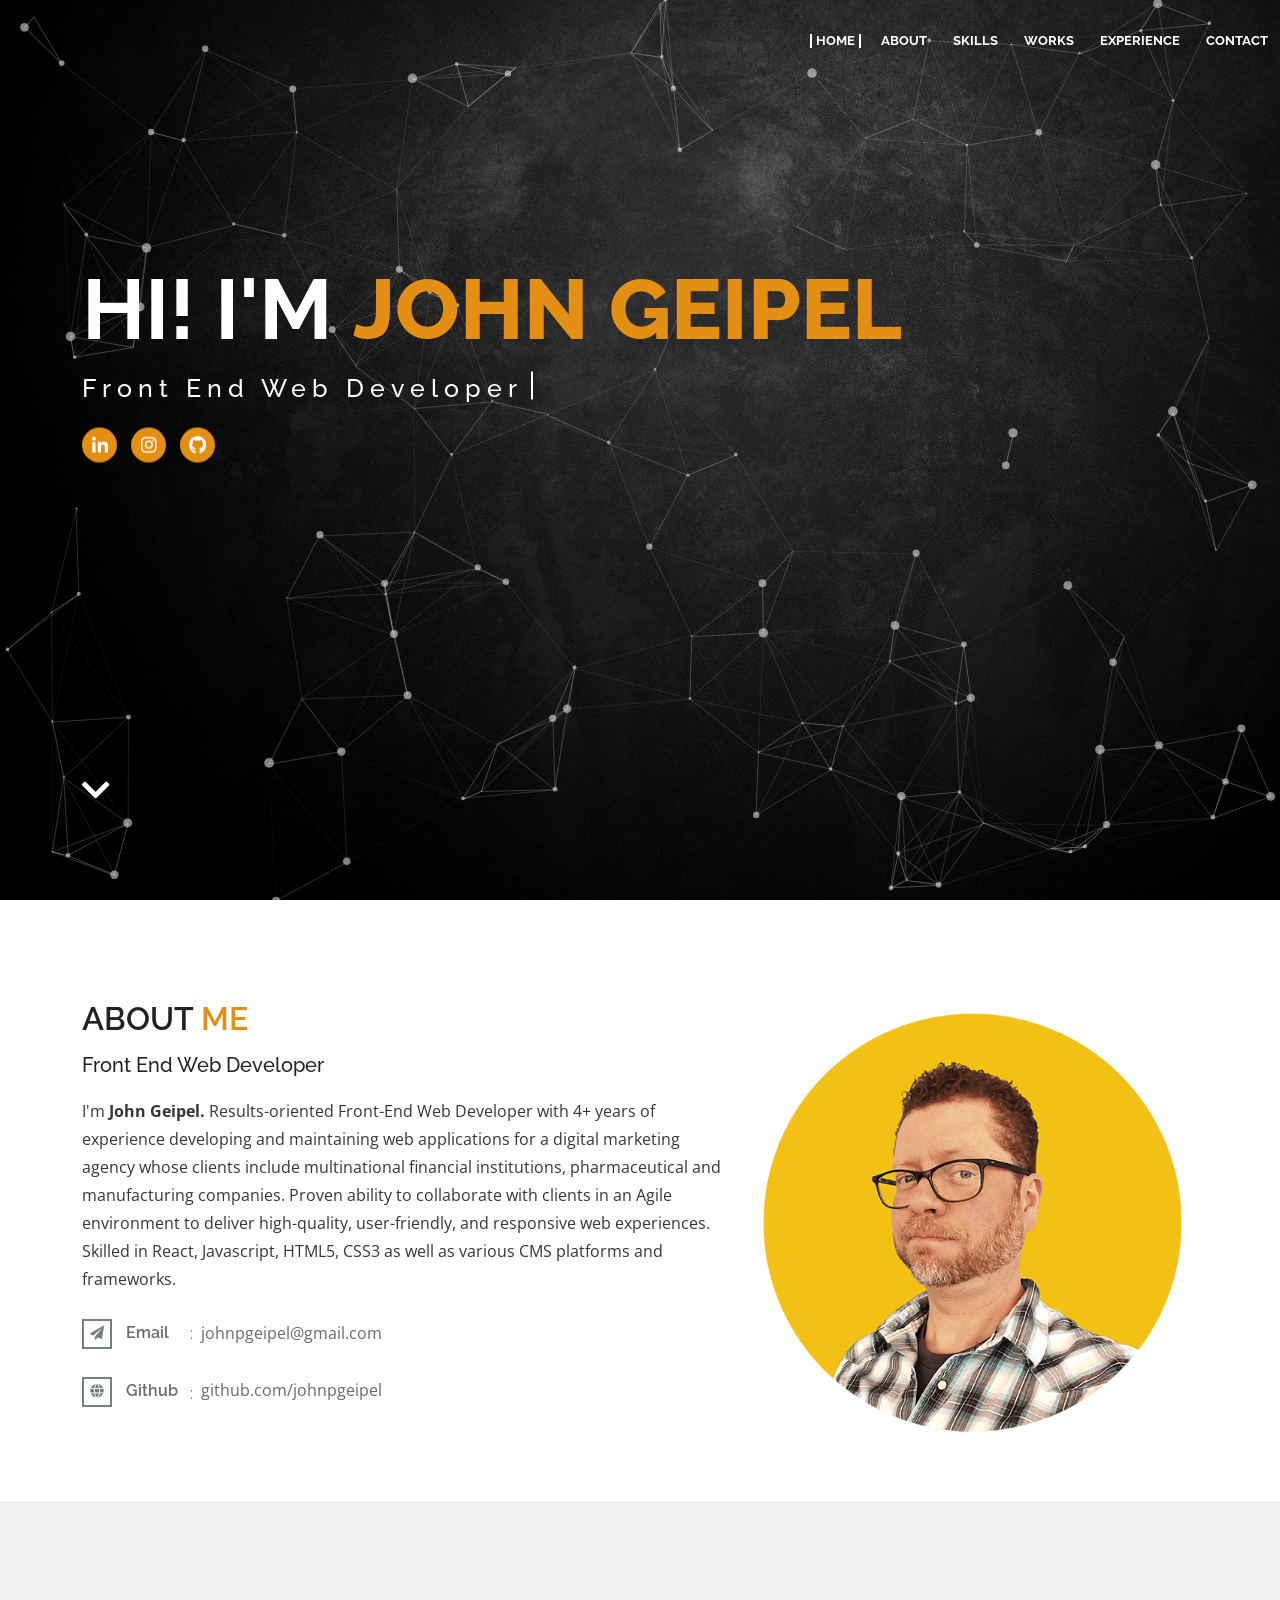
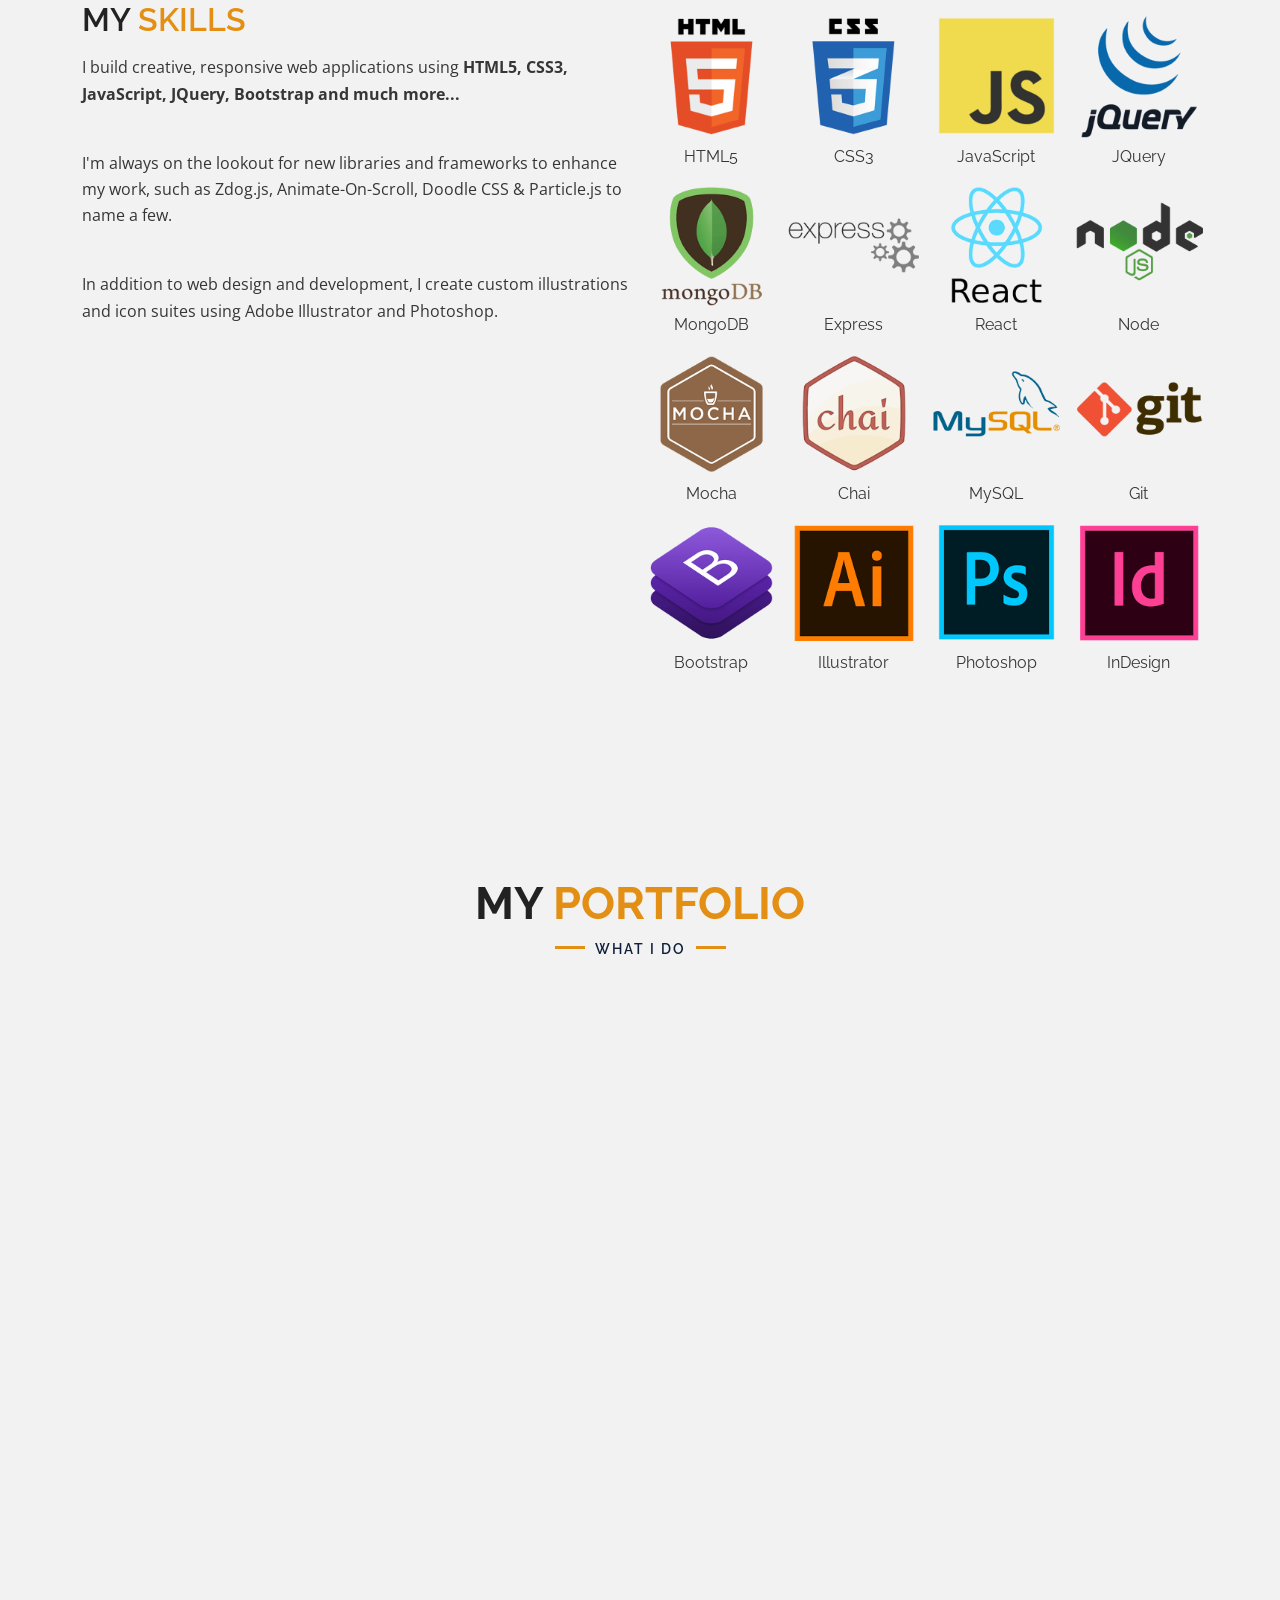
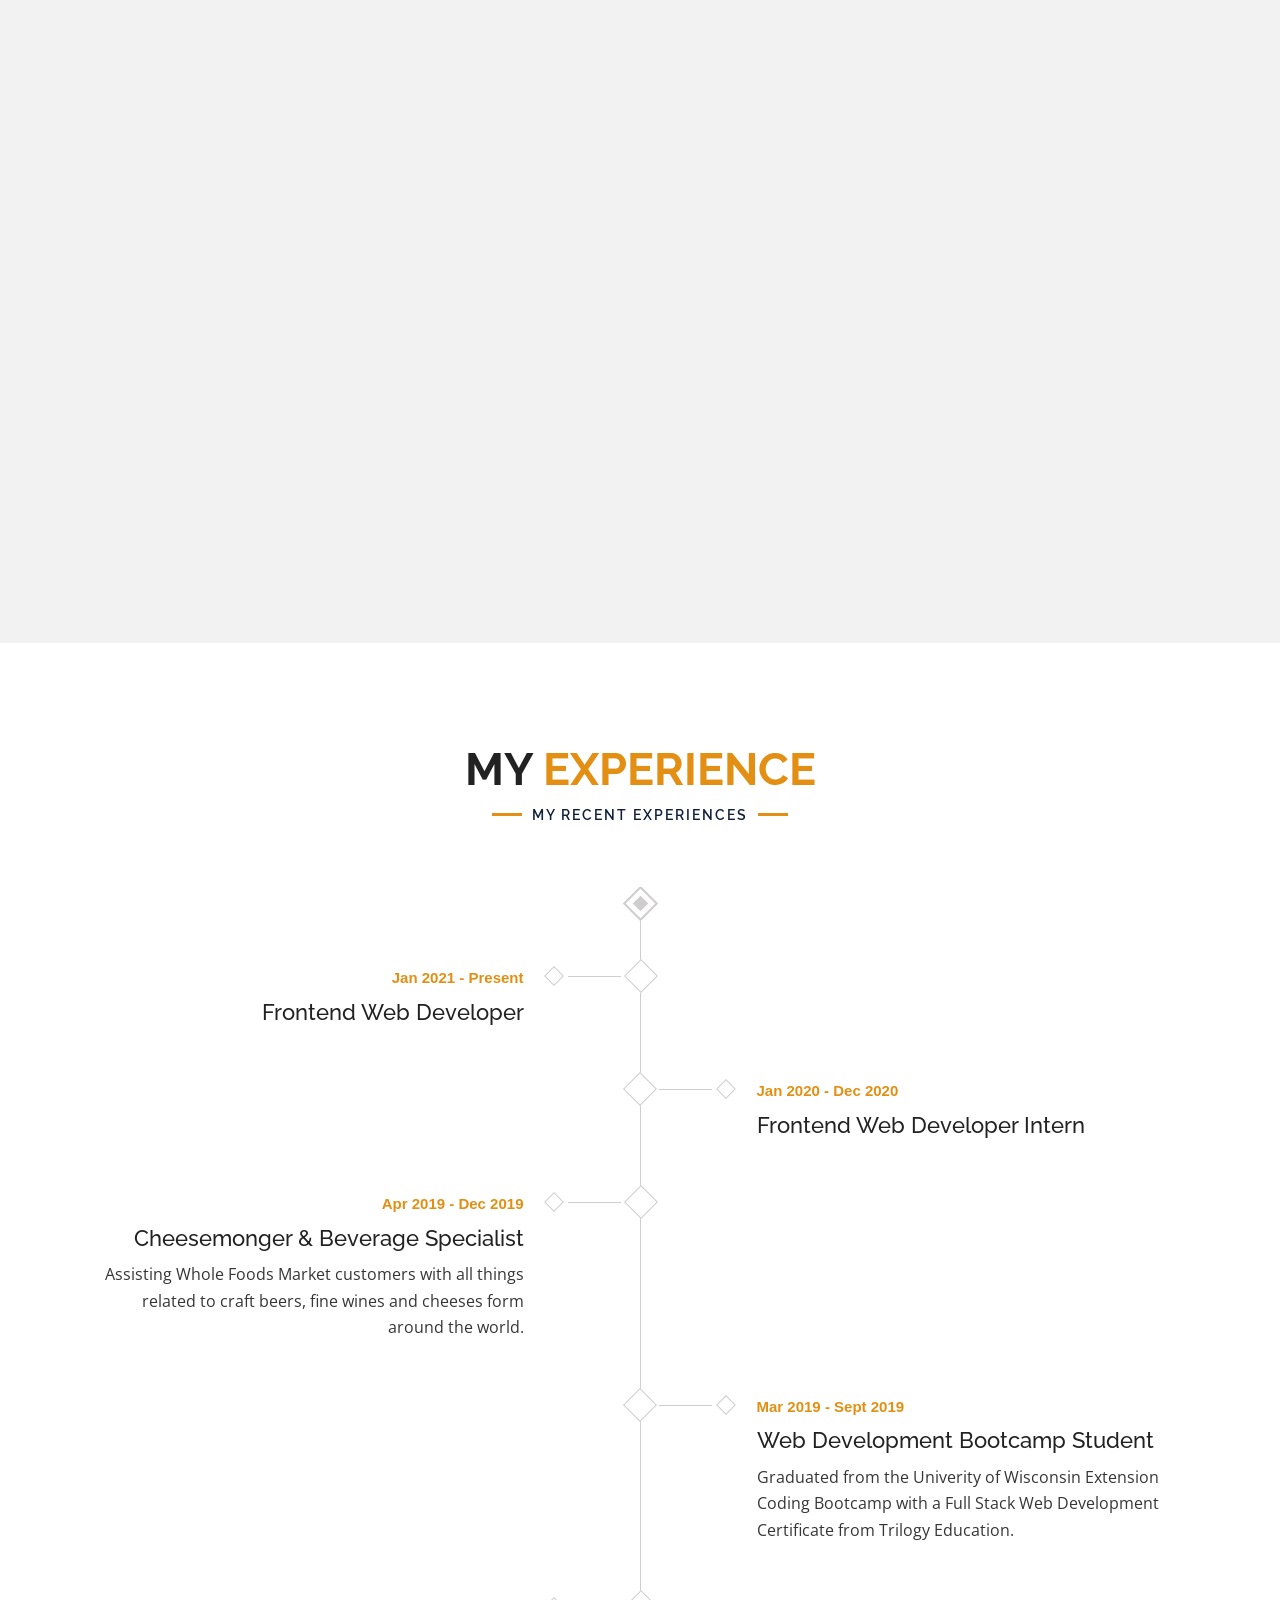
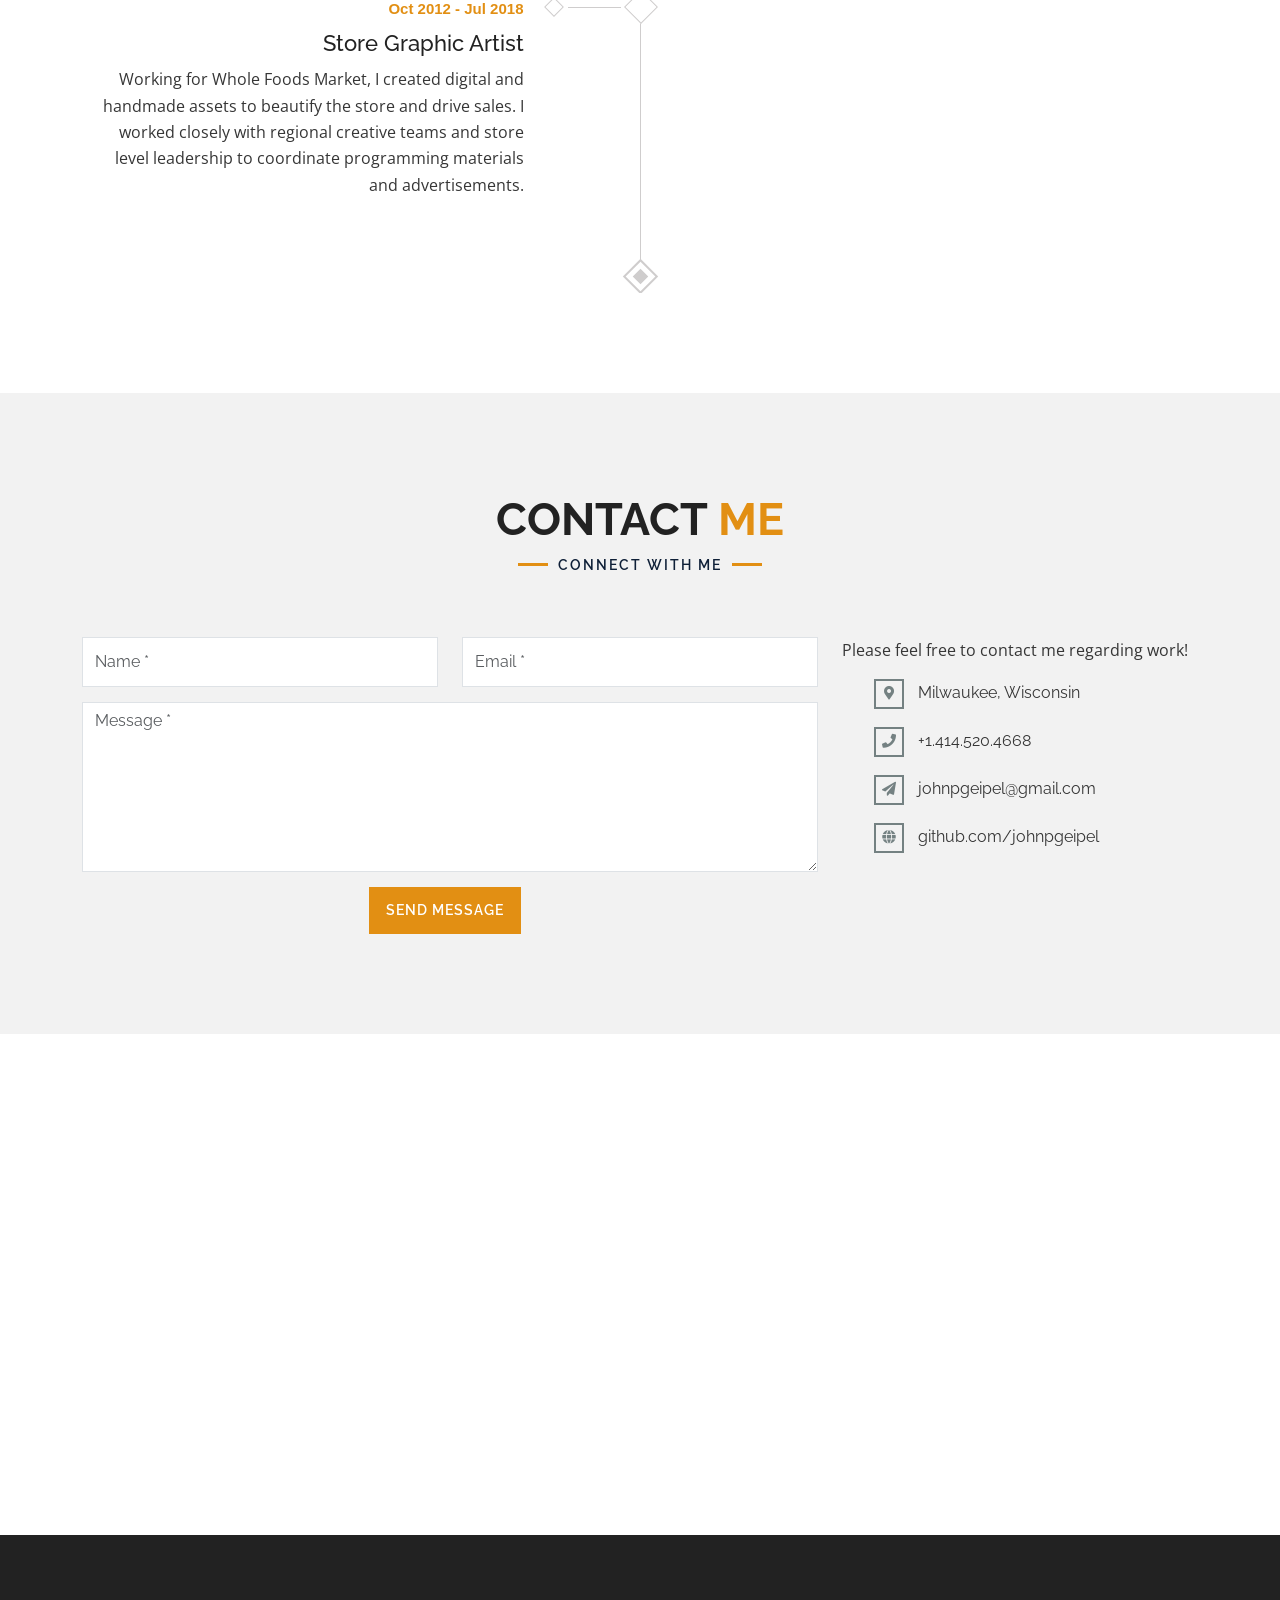
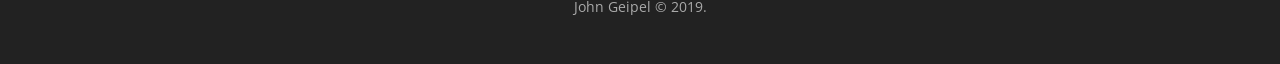
==== commit f59159ff: "small edits" ====
--- a/index.html
+++ b/index.html
@@ -1,583 +1,633 @@
 <!DOCTYPE html>
 <html lang="en">
-    <head>
+
+<head>
         <meta charset="utf-8">
         <meta http-equiv="x-ua-compatible" content="ie=edge">
         <meta name="viewport" content="width=device-width, initial-scale=1.0" />
         <meta name="keywords" content="Personal, Portfolio, Creative,Design, Web Developer, Coding, Full Stack, Bootcamp Graduate">
         <meta name="description" content="Web Developer, Web Design, Illustration, Design, Full Stack, HTML, CSS, JavaScript, Node, Express">
         <meta name="author" content="John Geipel">
+
         <title>John Geipel - Portfolio</title>
+
         <!-- favicon -->
         <!-- <link href="/" rel="icon" type="image/gif"><img src="assets/images/about/headshot2.gif" alt="favicon" id="favicon"> -->
         <!-- AOS css -->
         <!-- <link rel="stylesheet" href="https://unpkg.com/aos@next/dist/aos.css" /> -->
-        
+        <link href="https://unpkg.com/aos@2.3.1/dist/aos.css" rel="stylesheet" >
         <!--Font Awesome css-->
+        <link rel="stylesheet"  href="assets/css/fontawesome-all.css" >
         <!--Bootstrap css-->
         <!-- <link rel="stylesheet"  href="assets/bootstrap/css/bootstrap.css" defer> -->
-        <!-- CSS only -->
+<!-- CSS only -->
         <link href="https://cdn.jsdelivr.net/npm/bootstrap@5.0.2/dist/css/bootstrap.min.css" rel="stylesheet" integrity="sha384-EVSTQN3/azprG1Anm3QDgpJLIm9Nao0Yz1ztcQTwFspd3yD65VohhpuuCOmLASjC" crossorigin="anonymous">
         <!--Owl Carousel css-->
         <!-- <link rel="stylesheet"  href="assets/css/owl.carousel.min.css"> -->
         <!-- <link rel="stylesheet"  href="assets/css/owl.theme.default.min.css"> -->
         <!--Magnific Popup css-->
-        <link rel="stylesheet" href="assets/css/fontawesome-all.css" >
-        <link rel="stylesheet" href="https://unpkg.com/aos@2.3.1/dist/aos.css" >
-        <link rel="stylesheet" href="assets/css/magnific-popup.css">
-        <link rel="stylesheet" href="assets/css/animate.min.css" >
+        <link rel="stylesheet"  href="assets/css/magnific-popup.css">
+        <link rel="stylesheet"  href="assets/css/animate.min.css" >
         <!-- Google Fonts -->
-        <link href="https://fonts.googleapis.com/css?family=Raleway:200,300,400,500,600,700,800,900%7cOpen+Sans:400,600,700,800" rel="stylesheet">
+        <link href="https://fonts.googleapis.com/css?family=Raleway:200,300,400,500,600,700,800,900%7cOpen+Sans:400,600,700,800" rel="stylesheet" defer>
         <!--Site Main Style css-->
-        <link rel="stylesheet" href="assets/css/style.css" >
-    </head>
-    <body>
-        <nav class="navbar navbar-expand-lg navbar-dark">
-            <div class="container-fluid">
-                 
-                <button class="navbar-toggler" type="button" data-bs-toggle="collapse" data-bs-target="#navbarNav" aria-controls="navbarNav" aria-expanded="false" aria-label="Toggle navigation">
-                    <span class="navbar-toggler-icon"></span>
-                </button>
-                <div class="collapse navbar-collapse" id="navbarNav">
-                    <ul class="navbar-nav ml-auto">
-                        <!--Nav Links-->
-                        <li class="nav-item">
-                            <a href="#" class="nav-link active" data-scroll-nav="0" aria-label="Home">Home</a>
-                        </li>
-                        <li class="nav-item">
-                            <a href="#" class="nav-link" data-scroll-nav="1" aria-label="About Section">About</a>
-                        </li>
-                        <li class="nav-item">
-                            <a href="#" class="nav-link" data-scroll-nav="2" aria-label="Skills Section">Skills</a>
-                        </li>
-                        <!-- <li class="nav-item">
-                            <a href="#" class="nav-link" data-scroll-nav="3" aria-label="Services Section">Services</a>
-                        </li> -->
-                        <li class="nav-item">
-                            <a href="#" class="nav-link" data-scroll-nav="4" aria-label="Portfolio Section">Works</a>
-                        </li>
-                        <li class="nav-item">
-                            <a href="#" class="nav-link" data-scroll-nav="5" aria-label="Experience Section">Experience</a>
-                        </li>
-                        <li class="nav-item">
-                            <a href="#" class="nav-link" data-scroll-nav="6" aria-label="Contact Section">Contact</a>
-                        </li>
-                    </ul>
-                </div>
-            </div>
-        </nav>
-        <!--Home Section Start-->
-        <section id="Particle-ground" class="banner" style="background-image: url('assets/images/banner/background.jpg'); background: #001524;" data-stellar-background-ratio="5.2" data-scroll-index="0">
-            <div class="container banner-container">
-                <!--Banner Content-->
-                <div class="banner-div">
-                    <h1>HI! I'M <span>JOHN GEIPEL</span></h1>
-                    <p class="cd-headline clip is-full-width">
-                        <!-- <span>Professional </span> -->
-                        <span class="cd-words-wrapper">
-                            <b class="is-visible">Web Developer.</b>
-                            <b>Graphic Designer.</b> 
-                            <b>Illustrator.</b>
-                        </span>
-                    </p>
-                    <!--About Social Icons-->
-                    <div class="social-icons mt-15">
-                        <!-- <a href="https://www.facebook.com/john.geipel" aria-label="Facebook Link"><i class="fab fa-facebook-f" data-aos="flip-right" data-aos-duration="500"></i></a> -->
-                        <a href="https://www.linkedin.com/in/johnpgeipel/" aria-label="Linkedin Link"><i class="fab fa-linkedin-in" data-aos="flip-right" data-aos-duration="750"></i></a>
-                        <!-- <a href="https://twitter.com/Johnny_Rocksalt" aria-label="Twitter Link"><i class="fab fa-twitter" data-aos="flip-right" data-aos-duration="1000"></i></a> -->
-                        <a href="https://www.instagram.com/johnny_rocksalt/" aria-label="Instagram Link"><i class="fab fa-instagram" data-aos="flip-right" data-aos-duration="1500"></i></a>
-                        <a href="https://github.com/johnpgeipel" aria-label="Github Link"><i class="fab fa-github" data-aos="flip-right" data-aos-duration="2000"></i></a>
-                    </div>
-                </div>
-                <div class="arrow bounce">
-                    <a class="fa fa-chevron-down fa-2x" href="#" data-scroll-nav="1" aria-label="Scroll Down"></a>
-                </div>
-            </div>
-        </section>
-            <!--About Section Start-->
-        <section id="about" class="about pt-100 pb-100" data-scroll-index="1">
-            <div class="container">
-                <div class="row">
-                    <div class="col-lg-7 col-md-6">
-                        <!--About Content-->
-                        <div class="about-div">
-                            <div class="about-title">
-                                <h2>About <span>Me</span></h2>
-                                <h4> Web Developer and Graphic Artist</h4>
-                            </div>
-                            <p>I'm <b>John Geipel.</b> A full-stack web developer and graphic artist from Milwaukee, Wisconsin. I build dynamic web applications and specialize in UI/UX, branding and illustration.</p>
-                            <div class="table-responsive">
-                                <table class="info-table">
-                                    <tbody>
-                                        <!-- <tr>
-                                            <th>
-                                                <i class="hidden-xs fas fa-phone"></i>
-                                                <span>Call</span>
-                                            </th>
-                                            <td>+1.414.520.4668</td>
-                                        </tr> -->
-                                        <tr>
-                                            <th>
-                                                <i class="hidden-xs fas fa-paper-plane"></i>
-                                                <span>Email</span>
-                                            </th>
-                                            <td>johnpgeipel@gmail.com</td>
-                                        </tr>
-                                        <tr>
-                                            <th>
-                                                <i class="hidden-xs fas fa-globe"></i>
-                                                <span>Github</span>
-                                            </th>
-                                            <td>github.com/johnpgeipel</td>
-                                        </tr>
-                                    </tbody>
-                                </table>
-                            </div>
-                            <span class="about-btn">
-                                <a class="div-btn" aria-label="Download CV" href="https://drive.google.com/open?id=1ta1IEpPlW6mxu3GTeXm8mWdRZez-5TGq">Download CV</a>
-                            </span>
-                        </div>
-                    </div>
-                    <div class="col-lg-5 col-md-6">
-                        <div data-aos="fade-up" class="about-img">
-                            <img loading="lazy" src="assets/images/about/john-headshot.png" alt="John Geipel Headshot">
-                        </div>
-                    </div>
-                </div>
-            </div>
-        </section>
-            <!--About Section End-->
-        <section id="skills" class="skills pt-100 pb-100" data-scroll-index="2">
-            <div class="container">
-                <div class="row">
+        <link rel="stylesheet"  href="assets/css/style.css" >
+</head>
+
+<body>
+    <!-- <div class="preloader">
+        <div class="sk-three-bounce">
+            <div class="sk-child sk-bounce1"></div>
+            <div class="sk-child sk-bounce2"></div>
+            <div class="sk-child sk-bounce3"></div>
+        </div>
+    </div> -->
+
+        <!--Navbar Start-->
+    <!-- <nav id="home" class="navbar  navbar-expand-lg navbar-dark">
+        <div class="container">
+            <button class="navbar-toggler collapsed" type="button" data-toggle="collapse" data-target="#navbarCollapse" aria-controls="navbarCollapse" aria-expanded="false" aria-label="Toggle navigation">
+                <span class="navbar-toggler-icon"></span>
+            </button>
+            <div class="navbar-collapse collapse" id="navbarCollapse" style="background-color: none;">
+                <ul class="navbar-nav ml-auto">
+                    <li class="nav-item">
+                        <a href="#" class="nav-link active" data-scroll-nav="0" >Home</a>
+                    </li>
+                    <li class="nav-item">
+                        <a href="#" class="nav-link" data-scroll-nav="1" >About</a>
+                    </li>
+                    <li class="nav-item">
+                        <a href="#" class="nav-link" data-scroll-nav="2">Skills</a>
+                    </li>
+                    <li class="nav-item">
+                        <a href="#" class="nav-link" data-scroll-nav="3">Services</a>
+                    </li>
+                    <li class="nav-item">
+                        <a href="#" class="nav-link" data-scroll-nav="4">Works</a>
+                    </li>
+                    <li class="nav-item">
+                        <a href="#" class="nav-link" data-scroll-nav="5">Experience</a>
+                    </li>
+                    <li class="nav-item">
+                        <a href="#" class="nav-link" data-scroll-nav="6">Contact</a>
+                    </li>
+                </ul>
+            </div>
+        </div>
+    </nav> -->
+
+    <nav class="navbar navbar-expand-lg navbar-dark">
+        <div class="container-fluid">
+          <a class="navbar-brand" href="#"></a>
+          <button class="navbar-toggler" type="button" data-bs-toggle="collapse" data-bs-target="#navbarNav" aria-controls="navbarNav" aria-expanded="false" aria-label="Toggle navigation">
+            <span class="navbar-toggler-icon"></span>
+          </button>
+          <div class="collapse navbar-collapse" id="navbarNav">
+            <ul class="navbar-nav ml-auto">
+                <!--Nav Links-->
+                <li class="nav-item">
+                    <a href="#" class="nav-link active" data-scroll-nav="0" >Home</a>
+                </li>
+                <li class="nav-item">
+                    <a href="#" class="nav-link" data-scroll-nav="1" >About</a>
+                </li>
+                <li class="nav-item">
+                    <a href="#" class="nav-link" data-scroll-nav="2">Skills</a>
+                </li>
+                <!-- <li class="nav-item">
+                    <a href="#" class="nav-link" data-scroll-nav="3">Services</a>
+                </li> -->
+                <li class="nav-item">
+                    <a href="#" class="nav-link" data-scroll-nav="4">Works</a>
+                </li>
+                <li class="nav-item">
+                    <a href="#" class="nav-link" data-scroll-nav="5">Experience</a>
+                </li>
+                <li class="nav-item">
+                    <a href="#" class="nav-link" data-scroll-nav="6">Contact</a>
+                </li>
+            </ul>
+          </div>
+        </div>
+      </nav>
+
+    <!--Home Section Start-->
+    <section id="Particle-ground" class="banner" style="background-image: url('assets/images/banner/background.jpg')" data-stellar-background-ratio="5.2" data-scroll-index="0">
+        <div class="container banner-container" data-aos="fade-in">
+            <!--Banner Content-->
+            <div class="banner-div">
+                <h1>HI! I'M <span>JOHN GEIPEL</span></h1>
+                <p class="cd-headline clip is-full-width">
+                    <!-- <span>Professional </span> -->
+                    <span class="cd-words-wrapper">
+                        <b class="is-visible">Front End Web Developer</b>
+                        <!-- <b>Graphic Designer.</b> 
+                        <b>Illustrator.</b> -->
+                    </span>
+                </p>
+                <!--About Social Icons-->
+                <div class="social-icons mt-15">
+                        <!-- <a href="https://www.facebook.com/john.geipel"><i class="fab fa-facebook-f" data-aos="flip-right" data-aos-duration="500"></i></a> -->
+                        <a href="https://www.linkedin.com/in/johnpgeipel/"><i class="fab fa-linkedin-in" data-aos="flip-right" data-aos-duration="750"></i></a>
+                        <!-- <a href="#"><i class="fab fa-google-plus-g"></i></a> -->
+                        <!-- <a href="https://twitter.com/Johnny_Rocksalt"><i class="fab fa-twitter" data-aos="flip-right" data-aos-duration="1000"></i></a> -->
+                        <a href="https://www.instagram.com/johnny_rocksalt/"><i class="fab fa-instagram" data-aos="flip-right" data-aos-duration="1500"></i></a>
+                        <a href="https://github.com/johnpgeipel"><i class="fab fa-github" data-aos="flip-right" data-aos-duration="2000"></i></a>
+                </div>
+            </div>
+            <div class="arrow bounce">
+                <a class="fa fa-chevron-down fa-2x" href="#" data-scroll-nav="1"></a>
+            </div>
+        </div>
+    </section>
+        <!--About Section Start-->
+    <section id="about" class="about pt-100 pb-100" data-scroll-index="1">
+
+        <div class="container">
+            <div class="row">
+                <div class="col-lg-7 col-md-6">
+                    <!--About Content-->
+                    <div class="about-div">
+                        <div class="about-title">
+                            <h2>About <span>Me</span></h2>
+                            <h4>Front End Web Developer</h4>
+                        </div>
+                        <p>I'm <b>John Geipel.</b> Results-oriented Front-End Web Developer with 4+ years of experience developing and maintaining web applications for a digital marketing agency whose clients include multinational financial institutions, pharmaceutical and manufacturing companies. Proven ability to collaborate with clients in an Agile environment to deliver high-quality, user-friendly, and responsive web experiences. Skilled in React, Javascript, HTML5, CSS3 as well as various CMS platforms and frameworks.</p>
+                        <div class="table-responsive">
+                            <table class="info-table">
+                                <tbody>
+                                    <!-- <tr>
+                                        <th>
+                                            <i class="hidden-xs fas fa-phone"></i>
+                                            <span>Call</span>
+                                        </th>
+                                        <td><a href="tel:+14145204668"></a>+1.414.520.4668</td>
+                                    </tr> -->
+                                    <tr>
+                                        <th>
+                                            <i class="hidden-xs  fas fa-paper-plane"></i>
+                                            <span>Email</span>
+                                        </th>
+                                        <td><a href="mailto:johnpgeipel@gmail.com">johnpgeipel@gmail.com</a></td>
+                                    </tr>
+                                    <tr>
+                                        <th>
+                                            <i class="hidden-xs fas fa-globe"></i>
+                                            <span>Github</span>
+                                        </th>
+                                        <td><a target="blank" href="https://github.com/johnpgeipel">github.com/johnpgeipel</a></td>
+                                    </tr>
+                                </tbody>
+                            </table>
+                        </div>
+                        <!-- <span class="about-btn">
+                            <a class="div-btn" href="https://drive.google.com/open?id=1ta1IEpPlW6mxu3GTeXm8mWdRZez-5TGq">Download CV</a>
+                        </span> -->
+                    </div>
+                </div>
+                <div class="col-lg-5 col-md-6">
+                    <div data-aos="fade-up" class="about-img">
+                        <img src="assets/images/about/headshot-reduced.png" alt="John Geipel">
+                    </div>
+                </div>
+            </div>
+        </div>
+    </section>
+        <!--About Section End-->
+    <section class="skills pt-100 pb-100" data-scroll-index="2">
+        <div class="container">
+            <div class="row">
+                <div class="col-lg-6">
+                    <div class="skill-div">
+                        <h2 class="headline">My <span>Skills</span></h2>
+                        <p>I build creative, responsive web applications using<strong> HTML5, CSS3, JavaScript, JQuery, Bootstrap and much more...</strong></p>
+                        <br>
+                        <p>I'm always on the lookout for new libraries and frameworks to enhance my work, such as Zdog.js, Animate-On-Scroll, Doodle CSS & Particle.js to name a few.</p>
+                        <br>
+                        <p>In addition to web design and development, I create custom illustrations and icon suites using Adobe Illustrator and Photoshop.</p>
+                    </div>
+                </div>
                     <div class="col-lg-6">
-                        <div class="skill-div">
-                            <h2 class="headline">My <span>Skills</span></h2>
-                            <p>I build creative, responsive web applications using<strong> HTML5, CSS3, JavaScript, JQuery, Bootstrap and much more...</strong></p>
-                            <br>
-                            <p>I'm always on the lookout for new libraries and frameworks to enhance my work, such as Zdog.js, Animate-On-Scroll, Doodle CSS & Particle.js to name a few.</p>
-                            <br>
-                            <p>In addition to web design and development, I create custom illustrations and icon suites using Adobe Illustrator and Photoshop.</p>
-                        </div>
-                    </div>
-                        <div class="col-lg-6">
-                            <div class="row">
-                                <div class="column">
-                                    <img loading="lazy" data-aos="zoom-in" id="badge"  alt="badge" src="./assets/images/code logos/html5.png">
-                                    <div class="text-center">HTML5</div>
-                                    <a href="https://www.mongodb.com/" aria-label="Mongo link">
-                                        <img loading="lazy" data-aos="zoom-in" id="badge badge-link" alt="badge" src="assets\images\code logos\mongodb.png">
-                                        <div class="text-center">MongoDB</div>
-                                    </a>
-                                    <a href="https://mochajs.org/" aria-label="Mocha link">
-                                        <img loading="lazy" data-aos="zoom-in" id="badge badge-link" alt="badge" src="./assets/images/code logos/mocha.png">
-                                        <div class="text-center">Mocha</div>
-                                    </a>
-                                    <a href="https://getbootstrap.com/" aria-label="Bootstrap link">
-                                        <img  loading="lazy" data-aos="zoom-in" id="badge badge-link" alt="badge" src="./assets/images/code logos/bootstrap.png">
-                                        <div class="text-center">Bootstrap</div>
-                                    </a>
+                        <div class="row">
+                            <div class="column">
+                                <img data-aos="zoom-in" id="badge"  alt="badge" src="./assets/images/code logos/html5.png">
+                                <div class="text-center">HTML5</div>
+                                <a href="https://www.mongodb.com/">
+                                    <img data-aos="zoom-in" id="badge badge-link" alt="badge" src="assets\images\code logos\mongodb.png">
+                                    <div class="text-center">MongoDB</div>
+                                </a>
+                                <a href="https://mochajs.org/">
+                                    <img data-aos="zoom-in" id="badge badge-link" alt="badge" src="./assets/images/code logos/mocha.png">
+                                    <div class="text-center">Mocha</div>
+                                </a>
+                                <a href="https://getbootstrap.com/">
+                                    <img  data-aos="zoom-in" id="badge badge-link" alt="badge" src="./assets/images/code logos/bootstrap.png">
+                                    <div class="text-center">Bootstrap</div>
+                                </a>
+                            </div>
+                            <div class="column">
+                                <img data-aos="zoom-in" id="badge" alt="badge" src="./assets/images/code logos/css3-logo.png">
+                                    <div class="text-center">CSS3</div>
+                                <a href="https://expressjs.com">
+                                    <img  data-aos="zoom-in" id="badge badge-link" alt="badge" src="assets\images\code logos\express.png">
+                                    <div class="text-center">Express</div>
+                                </a>
+                                <a href="https://www.chaijs.com">
+                                    <img data-aos="zoom-in" id="badge badge-link" alt="badge" src="assets\images\code logos\chai.png">
+                                    <div class="text-center">Chai</div>
+                                </a>
+                                <img data-aos="zoom-in" id="badge" alt="badge" src="assets\images\code logos\illustrator.png">
+                                <div class="text-center">Illustrator</div>
+                            </div>
+                            <div class="column">
+                                <img data-aos="zoom-in" id="badge" alt="badge" src="./assets/images/code logos/javascript.png">
+                                <div class="text-center">JavaScript</div>
+                                <a href="https://reactjs.org">
+                                    <img data-aos="zoom-in" id="badge badge-link" alt="badge" src="assets\images\code logos\react.png">
+                                    <div class="text-center">React</div>
+                                </a>
+                                <a href="https://www.mysql.com">
+                                    <img data-aos="zoom-in" id="badge badge-link" alt="badge" src="assets\images\code logos\mysql.png">
+                                    <div class="text-center">MySQL</div>
+                                </a>
+                                <img data-aos="zoom-in" id="badge" alt="badge" src="assets\images\code logos\photoshop.png">
+                                <div class="text-center">Photoshop</div>
+                            </div>
+                            <div class="column">
+                                <a href="https://jquery.com">
+                                    <img data-aos="zoom-in" id="badge badge-link" alt="badge" src="./assets/images/code logos/jquery.png">
+                                    <div class="text-center">JQuery</div>
+                                </a>
+                                <a href="https://nodejs.org">
+                                    <img data-aos="zoom-in" id="badge badge-link" alt="badge" src="./assets/images/code logos/node.png">
+                                    <div class="text-center">Node</div>
+                                </a>
+                                <a href="https://git-scm.com/">
+                                    <img data-aos="zoom-in" id="badge badge-link" alt="badge" src="assets\images\code logos\git.png">
+                                    <div class="text-center">Git</div>
+                                </a>
+                                <img data-aos="zoom-in" id="badge" alt="badge" src="assets\images\code logos\indesign.png">
+                                <div class="text-center">InDesign</div>
+                            </div>
+                        </div>
+                    </div>
+                </div>
+            </div>
+        </div>
+    </section>
+        <!--Services Section Start-->
+    <!-- <section class="services pt-100 pb-100" data-scroll-index="3">
+        <div class="container">
+            <div class="row">
+                <div class="col">
+                    <div class="section-title">
+                        <div class="main-title">
+                            <h4>My <span>Services</span></h4>
+                            <h6>What i offer</h6>
+                        </div>
+                    </div>
+                </div>
+            </div>
+            <div class="row">
+                <div class="col-md-4">
+                    <div class="service-item">
+                        <div class="service-icon">
+                            <i class="fas fa-paint-brush"></i>
+                        </div>
+                        <h2>Theme Development</h2>
+                    </div>
+                </div>
+                <div class="col-md-4">
+                    <div class="service-item">
+                        <div class="service-icon">
+                            <i class="fas fa-desktop"></i>
+                        </div>
+                        <h2>Website Design</h2>
+                    </div>
+                </div>
+                <div class="col-md-4">
+                    <div class="service-item">
+                        <div class="service-icon">
+                            <i class="fas fa-quidditch"></i>
+                        </div>
+                        <h2>UI/UX Design</h2>
+                    </div>
+                </div>
+                <div class="col-md-4">
+                    <div class="service-item">
+                        <div class="service-icon">
+                            <i class="fas fa-camera"></i>
+                        </div>
+                        <h2>Graphic Design</h2>
+                    </div>
+                </div>
+                <div class="col-md-4">
+                    <div class="service-item">
+                        <div class="service-icon">
+                            <i class="fas fa-user"></i>
+                        </div>
+                        <h2>Illustration</h2>
+                    </div>
+                </div>
+                <div class="col-md-4">
+                    <div class="service-item">
+                        <div class="service-icon">
+                            <i class="fa fa-font"></i>
+                        </div>
+                        <h2>Typography</h2>
+                    </div>
+                </div>
+            </div>
+        </div>
+    </section> -->
+    
+        <!--Portfolio Section Start-->
+    <section class="portfolio bg-gray pt-100 pb-100" data-scroll-index="4">
+        <div class="container">
+            <div class="row">
+                <div class="col">
+                    <div class="section-title">
+                        <div class="main-title">
+                            <h4>My <span>Portfolio</span></h4>
+                            <h6>What i do</h6>
+                        </div>
+                    </div>
+                </div>
+            </div>
+            <div class="row portfolio-section">
+                <!--Portfolio Item-->
+                <div data-aos="zoom-in" class="col-lg-4 col-md-6 item application development">
+                    <div class="portfolio-item">
+                        <img src="assets/images/portfolio/train_activity.PNG" alt="All Aboard">
+                        <div class="item-overlay">
+                            <h6>All Aboard<br>Application</h6>
+                            <div class="icons">
+                                <span class="icon">
+                                    <span class="port-link">
+                                        <a href="assets/images/portfolio/train_activity.PNG">
+                                            <i class="fa fa-search"></i>
+                                        </a>
+                                    </span>
+                                    <a href="train-project-details.html">
+                                        <i class="fas fa-link"></i>
+                                    </a>
+                                </span>
+                            </div>
+                        </div>
+                    </div>
+                </div>
+                <!--Portfolio Item-->
+                <div data-aos="zoom-in" class="col-lg-4 col-md-6 item application development">
+                    <div class="portfolio-item">
+                        <img src="assets/images/portfolio/giffy_pop.PNG" alt="Giffy POP">
+                        <div class="item-overlay">
+                            <h6>Giffy POP<br>Application</h6>
+                            <div class="icons">
+                                <span class="icon">
+                                    <span class="port-link">
+                                        <a href="assets/images/portfolio/giffy_pop.PNG">
+                                            <i class="fa fa-search"></i>
+                                        </a>
+                                    </span>
+                                    <a href="giffy-project-details.html">
+                                        <i class="fas fa-link"></i>
+                                    </a>
+                                </span>
+                            </div>
+                        </div>
+                    </div>
+                </div>
+                <!--Portfolio Item-->
+                <div data-aos="zoom-in" class="col-lg-4 col-md-6 item design development application">
+                    <div class="portfolio-item">
+                        <img src="assets/images/portfolio/trivia_one.PNG" alt="Cheese qWiz">
+                        <div class="item-overlay">
+                            <h6>Cheese qWiz<br>Application</h6>
+                            <div class="icons">
+                                <span class="icon">
+                                    <span class="port-link">
+                                        <a href="assets/images/portfolio/trivia_one.PNG">
+                                            <i class="fa fa-search"></i>
+                                        </a>
+                                    </span>
+                                    <a href="trivia-project-details.html">
+                                        <i class="fas fa-link"></i>
+                                    </a>
+                                </span>
+                            </div>
+                        </div>
+                    </div>
+                </div>
+                <div data-aos="zoom-in" class="col-lg-4 col-md-6 item design development application">
+                    <div class="portfolio-item">
+                        <img src="assets/images/portfolio/liri-concerts2.PNG" alt="LIRI Node App">
+                        <div class="item-overlay">
+                            <h6>LIRI Node App<br>Application</h6>
+                            <div class="icons">
+                                <span class="icon">
+                                    <span class="port-link">
+                                        <a href="assets/images/portfolio/liri-concerts2.PNG">
+                                            <i class="fa fa-search"></i>
+                                        </a>
+                                    </span>
+                                    <a href="liri-project-details.html">
+                                        <i class="fas fa-link"></i>
+                                    </a>
+                                </span>
+                            </div>
+                        </div>
+                    </div>
+                </div>
+                <!--Portfolio Item-->
+                <div data-aos="zoom-in" class="col-lg-4 col-md-6 item development application">
+                    <div class="portfolio-item">
+                        <img src="assets/images/portfolio/project_one.PNG" alt="Daily POURcast">
+                        <div class="item-overlay">
+                            <h6>Daily POURcast<br>Application</h6>
+                            <div class="icons">
+                                <span class="icon">
+                                    <span class="port-link">
+                                        <a href="assets/images/portfolio/project_one.PNG">
+                                            <i class="fa fa-search"></i>
+                                        </a>
+                                    </span>
+                                    <a href="pourcast-project-details.html">
+                                        <i class="fas fa-link"></i>
+                                    </a>
+                                </span>
+                            </div>
+                        </div>
+                    </div>
+                </div>
+                    <!--Portfolio Item-->
+                <div data-aos="zoom-in"  class="col-lg-4 col-md-6 item application development">
+                    <div class="portfolio-item">
+                        <img src="assets/images/portfolio/unit_4_game.PNG" alt="Crystals Collector">
+                        <div class="item-overlay">
+                            <h6>Crystals Collector<br>Application</h6>
+                            <div class="icons">
+                                <span class="icon">
+                                    <span class="port-link">
+                                        <a href="assets/images/portfolio/unit_4_game.PNG">
+                                            <i class="fa fa-search"></i>
+                                        </a>
+                                    </span>
+                                    <a href="crystals-project-details.html">
+                                        <i class="fas fa-link"></i>
+                                    </a>
+                                </span>
+                            </div>
+                        </div>
+                    </div>
+                </div>
+                <!--Portfolio Item-->
+                <div data-aos="zoom-in" class="col-lg-4 col-md-6 item application development">
+                    <div class="portfolio-item">
+                        <img src="assets/images/portfolio/friendFinder.PNG" alt="Friend Finder">
+                        <div class="item-overlay">
+                            <h6>Friend Finder<br>Application</h6>
+                            <div class="icons">
+                                <span class="icon">
+                                    <span class="port-link">
+                                        <a href="assets/images/portfolio/friendFinder.PNG">
+                                            <i class="fa fa-search"></i>
+                                        </a>
+                                    </span>
+                                    <a href="friendFinder-project-details.html">
+                                        <i class="fas fa-link"></i>
+                                    </a>
+                                </span>
+                            </div>
+                        </div>
+                    </div>
+                </div>
+                    <!--Portfolio Item-->
+                <div data-aos="zoom-in"  class="col-lg-4 col-md-6 item application development">
+                    <div class="portfolio-item">
+                        <img src="assets/images/portfolio/burger.PNG" alt="Eat-Da-Burger">
+                        <div class="item-overlay">
+                            <h6>Eat-Da-Burger!<br>Application</h6>
+                            <div class="icons">
+                                <span class="icon">
+                                    <span class="port-link">
+                                        <a href="assets/images/portfolio/burger.PNG">
+                                            <i class="fa fa-search"></i>
+                                        </a>
+                                    </span>
+                                    <a href="burger-project-details.html">
+                                        <i class="fas fa-link"></i>
+                                    </a>
+                                </span>
+                            </div>
+                        </div>
+                    </div>
+                </div>
+                <!--Portfolio Item-->
+                <div data-aos="zoom-in" class="col-lg-4 col-md-6 item application development">
+                    <div class="portfolio-item">
+                        <img src="assets/images/portfolio/upstream.PNG" alt="artPortfolio">
+                        <div class="item-overlay">
+                            <h6>UpStream Group Project<br>Application</h6>
+                            <div class="icons">
+                                <span class="icon">
+                                    <span class="port-link">
+                                        <a href="assets/images/portfolio/upstream.PNG">
+                                            <i class="fa fa-search"></i>
+                                        </a>
+                                    </span>
+                                    <a href="upstream-project-details.html">
+                                        <i class="fas fa-link"></i>
+                                    </a>
+                                </span>
+                            </div>
+                        </div>
+                    </div>
+                </div>
+                    <!--Portfolio Item-->
+                <div data-aos="zoom-in" class="col-lg-4 col-md-6 item application development">
+                    <div class="portfolio-item">
+                        <img src="assets/images/portfolio/customer1_static.png" alt="Bamazon">
+                        <div class="item-overlay">
+                            <h6>Bamazon<br>Application</h6>
+                            <div class="icons">
+                                <span class="icon">
+                                    <span class="port-link">
+                                        <a href="assets/images/portfolio/customer1.gif">
+                                            <i class="fa fa-search"></i>
+                                        </a>
+                                    </span>
+                                    <a href="bamazon-project-details.html">
+                                        <i class="fas fa-link"></i>
+                                    </a>
+                                </span>
+                            </div>
+                        </div>
+                    </div>
+                </div>
+                <!--Portfolio Item-->
+                <div data-aos="zoom-in" class="col-lg-4 col-md-6 item application development">
+                    <div class="portfolio-item">
+                        <img src="assets/images/portfolio/clickyGame.PNG" alt="clickyGame">
+                        <div class="item-overlay">
+                            <h6>Clicky Game<br>Application</h6>
+                            <div class="icons">
+                                <span class="icon">
+                                    <span class="port-link">
+                                        <a href="assets/images/portfolio/clickyGame.PNG">
+                                            <i class="fa fa-search"></i>
+                                        </a>
+                                    </span>
+                                    <a href="clicky-project-details.html">
+                                        <i class="fas fa-link"></i>
+                                    </a>
+                                </span>
+                            </div>
+                        </div>
+                    </div>
+                </div>
+                <!--Portfolio Item-->
+                <div data-aos="zoom-in"  class="col-lg-4 col-md-6 item application development">
+                    <div class="portfolio-item">
+                        <img src="assets/images/portfolio/Landing-Page-Graphic-3.gif" alt="artPortfolio">
+                        <div class="item-overlay">
+                            <h6>Graphic Art Portfolio<br>Website</h6>
+                            <div class="icons">
+                                <span class="icon">
+                                    <span class="port-link">
+                                        <a href="assets/images/portfolio/Landing-Page-Graphic-3.gif">
+                                            <i class="fa fa-search"></i>
+                                        </a>
+                                    </span>
+                                    <a href="myPortfolio-project-details.html">
+                                        <i class="fas fa-link"></i>
+                                    </a>
+                                </span>
+                            </div>
+                        </div>
+                    </div>
+                </div>
+            </div>
+        </div>
+    </section>
+        <!--Portfolio Section End-->
+    <section class="timeline pt-100 pb-100" data-scroll-index="5">
+        <div class="container">
+                        <div class="row">
+                            <div class="col">
+                                <div class="section-title">
+                                    <div class="main-title">
+                                        <h4>My <span>Experience</span></h4>
+                                        <h6>My Recent Experiences</h6>
+                                    </div>
+                                    
                                 </div>
-                                <div class="column">
-                                    <img loading="lazy" data-aos="zoom-in" id="badge" alt="badge" src="./assets/images/code logos/css3-logo.png">
-                                        <div class="text-center">CSS3</div>
-                                    <a href="https://expressjs.com" aria-label="Express link">
-                                        <img  loading="lazy" data-aos="zoom-in" id="badge badge-link" alt="badge" src="assets\images\code logos\express.png">
-                                        <div class="text-center">Express</div>
-                                    </a>
-                                    <a href="https://www.chaijs.com" aria-label="Chai link">
-                                        <img loading="lazy" data-aos="zoom-in" id="badge badge-link" alt="badge" src="assets\images\code logos\chai.png">
-                                        <div class="text-center">Chai</div>
-                                    </a>
-                                    <img loading="lazy" data-aos="zoom-in" id="badge" alt="badge" src="assets\images\code logos\illustrator.png">
-                                    <div class="text-center">Illustrator</div>
-                                </div>
-                                <div class="column">
-                                    <img loading="lazy" data-aos="zoom-in" id="badge" alt="badge" src="./assets/images/code logos/javascript.png">
-                                    <div class="text-center">JavaScript</div>
-                                    <a href="https://reactjs.org" aria-label="React link">
-                                        <img loading="lazy" data-aos="zoom-in" id="badge badge-link" alt="badge" src="assets\images\code logos\react.png">
-                                        <div class="text-center">React</div>
-                                    </a>
-                                    <a href="https://www.mysql.com" aria-label="mysql link">
-                                        <img loading="lazy" data-aos="zoom-in" id="badge badge-link" alt="badge" src="assets\images\code logos\mysql.png">
-                                        <div class="text-center">MySQL</div>
-                                    </a>
-                                    <img loading="lazy" data-aos="zoom-in" id="badge" alt="badge" src="assets\images\code logos\photoshop.png">
-                                    <div class="text-center">Photoshop</div>
-                                </div>
-                                <div class="column">
-                                    <a href="https://jquery.com" aria-label="jquery link">
-                                        <img loading="lazy" data-aos="zoom-in" id="badge badge-link" alt="badge" src="./assets/images/code logos/jquery.png">
-                                        <div class="text-center">JQuery</div>
-                                    </a>
-                                    <a href="https://nodejs.org" aria-label="node link">
-                                        <img loading="lazy" data-aos="zoom-in" id="badge badge-link" alt="badge" src="./assets/images/code logos/node.png">
-                                        <div class="text-center">Node</div>
-                                    </a>
-                                    <a href="https://git-scm.com/" aria-label="git link">
-                                        <img loading="lazy" data-aos="zoom-in" id="badge badge-link" alt="badge" src="assets\images\code logos\git.png">
-                                        <div class="text-center">Git</div>
-                                    </a>
-                                    <img loading="lazy" data-aos="zoom-in" id="badge" alt="badge" src="assets\images\code logos\indesign.png">
-                                    <div class="text-center">InDesign</div>
-                                </div>
-                            </div>
-                        </div>
-                    </div>
-                </div>
-            </div>
-        </section>
-        <!--Services Section Start-->
-        <!-- <section id="services" class="services pt-100 pb-100" data-scroll-index="3">
-            <div class="container">
-                <div class="row">
-                    <div class="col">
-                        <div class="section-title">
-                            <div class="main-title">
-                                <h4>My <span>Services</span></h4>
-                                <h6>What i offer</h6>
-                            </div>
-                        </div>
-                    </div>
-                </div>
-                <div class="row">
-                    <div class="col-md-4">
-                        <div class="service-item">
-                            <div class="service-icon">
-                                <i class="fas fa-paint-brush"></i>
-                            </div>
-                            <h2>Theme Development</h2>
-                        </div>
-                    </div>
-                    <div class="col-md-4">
-                        <div class="service-item">
-                            <div class="service-icon">
-                                <i class="fas fa-desktop"></i>
-                            </div>
-                            <h2>Website Design</h2>
-                        </div>
-                    </div>
-                    <div class="col-md-4">
-                        <div class="service-item">
-                            <div class="service-icon">
-                                <i class="fas fa-quidditch"></i>
-                            </div>
-                            <h2>UI/UX Design</h2>
-                        </div>
-                    </div>
-                    <div class="col-md-4">
-                        <div class="service-item">
-                            <div class="service-icon">
-                                <i class="fas fa-camera"></i>
-                            </div>
-                            <h2>Graphic Design</h2>
-                        </div>
-                    </div>
-                    <div class="col-md-4">
-                        <div class="service-item">
-                            <div class="service-icon">
-                                <i class="fas fa-user"></i>
-                            </div>
-                            <h2>Illustration</h2>
-                        </div>
-                    </div>
-                    <div class="col-md-4">
-                        <div class="service-item">
-                            <div class="service-icon">
-                                <i class="fa fa-font"></i>
-                            </div>
-                            <h2>Typography</h2>
-                        </div>
-                    </div>
-                </div>
-            </div>
-        </section> -->
-        <!--Portfolio Section Start-->
-        <section id="works" class="portfolio bg-gray pt-100 pb-100" data-scroll-index="4">
-            <div class="container">
-                <div class="row">
-                    <div class="col">
-                        <div class="section-title">
-                            <div class="main-title">
-                                <h4>My <span>Portfolio</span></h4>
-                                <h6>What i do</h6>
-                            </div>
-                        </div>
-                    </div>
-                </div>
-                <div class="row portfolio-section">
-                    <!--Portfolio Item-->
-                    <div data-aos="zoom-in" class="col-lg-4 col-md-6 item application development">
-                        <div class="portfolio-item">
-                            <img src="assets/images/portfolio/train_activity.PNG" alt="All Aboard">
-                            <div class="item-overlay">
-                                <h6>All Aboard<br>Application</h6>
-                                <div class="icons">
-                                    <span class="icon">
-                                        <span class="port-link">
-                                            <a href="assets/images/portfolio/train_activity.PNG" aria-label="train project">
-                                                <i class="fa fa-search"></i>
-                                            </a>
-                                        </span>
-                                        <a href="train-project-details.html" aria-label="project details">
-                                            <i class="fas fa-link"></i>
-                                        </a>
-                                    </span>
-                                </div>
-                            </div>
-                        </div>
-                    </div>
-                    <!--Portfolio Item-->
-                    <div data-aos="zoom-in" class="col-lg-4 col-md-6 item application development">
-                        <div class="portfolio-item">
-                            <img src="assets/images/portfolio/giffy_pop.PNG" alt="Giffy POP">
-                            <div class="item-overlay">
-                                <h6>Giffy POP<br>Application</h6>
-                                <div class="icons">
-                                    <span class="icon">
-                                        <span class="port-link">
-                                            <a href="assets/images/portfolio/giffy_pop.PNG" aria-label="project image">
-                                                <i class="fa fa-search"></i>
-                                            </a>
-                                        </span>
-                                        <a href="giffy-project-details.html" aria-label="project details">
-                                            <i class="fas fa-link"></i>
-                                        </a>
-                                    </span>
-                                </div>
-                            </div>
-                        </div>
-                    </div>
-                    <!--Portfolio Item-->
-                    <div data-aos="zoom-in" class="col-lg-4 col-md-6 item design development application">
-                        <div class="portfolio-item">
-                            <img src="assets/images/portfolio/trivia_one.PNG" alt="Cheese qWiz">
-                            <div class="item-overlay">
-                                <h6>Cheese qWiz<br>Application</h6>
-                                <div class="icons">
-                                    <span class="icon">
-                                        <span class="port-link">
-                                            <a href="assets/images/portfolio/trivia_one.PNG" aria-label="project image">
-                                                <i class="fa fa-search"></i>
-                                            </a>
-                                        </span>
-                                        <a href="trivia-project-details.html" aria-label="project details">
-                                            <i class="fas fa-link"></i>
-                                        </a>
-                                    </span>
-                                </div>
-                            </div>
-                        </div>
-                    </div>
-                    <!--Portfolio Item-->
-                    <div data-aos="zoom-in" class="col-lg-4 col-md-6 item design development application">
-                        <div class="portfolio-item">
-                            <img src="assets/images/portfolio/liri-concerts2.PNG" alt="LIRI Node App">
-                            <div class="item-overlay">
-                                <h6>LIRI Node App<br>Application</h6>
-                                <div class="icons">
-                                    <span class="icon">
-                                        <span class="port-link">
-                                            <a href="assets/images/portfolio/liri-concerts2.PNG" aria-label="project image">
-                                                <i class="fa fa-search"></i>
-                                            </a>
-                                        </span>
-                                        <a href="liri-project-details.html" aria-label="project details">
-                                            <i class="fas fa-link"></i>
-                                        </a>
-                                    </span>
-                                </div>
-                            </div>
-                        </div>
-                    </div>
-                    <!--Portfolio Item-->
-                    <div data-aos="zoom-in" class="col-lg-4 col-md-6 item development application">
-                        <div class="portfolio-item">
-                            <img src="assets/images/portfolio/project_one.PNG" alt="Daily POURcast">
-                            <div class="item-overlay">
-                                <h6>Daily POURcast<br>Application</h6>
-                                <div class="icons">
-                                    <span class="icon">
-                                        <span class="port-link">
-                                            <a href="assets/images/portfolio/project_one.PNG" aria-label="project image">
-                                                <i class="fa fa-search"></i>
-                                            </a>
-                                        </span>
-                                        <a href="pourcast-project-details.html" aria-label="project details">
-                                            <i class="fas fa-link"></i>
-                                        </a>
-                                    </span>
-                                </div>
-                            </div>
-                        </div>
-                    </div>
-                    <!--Portfolio Item-->
-                    <div data-aos="zoom-in"  class="col-lg-4 col-md-6 item application development">
-                        <div class="portfolio-item">
-                            <img src="assets/images/portfolio/unit_4_game.PNG" alt="Crystals Collector">
-                            <div class="item-overlay">
-                                <h6>Crystals Collector<br>Application</h6>
-                                <div class="icons">
-                                    <span class="icon">
-                                        <span class="port-link">
-                                            <a href="assets/images/portfolio/unit_4_game.PNG" aria-label="project image">
-                                                <i class="fa fa-search"></i>
-                                            </a>
-                                        </span>
-                                        <a href="crystals-project-details.html" aria-label="project details">
-                                            <i class="fas fa-link"></i>
-                                        </a>
-                                    </span>
-                                </div>
-                            </div>
-                        </div>
-                    </div>
-                    <!--Portfolio Item-->
-                    <div data-aos="zoom-in" class="col-lg-4 col-md-6 item application development">
-                        <div class="portfolio-item">
-                            <img src="assets/images/portfolio/friendFinder.PNG" alt="Friend Finder">
-                            <div class="item-overlay">
-                                <h6>Friend Finder<br>Application</h6>
-                                <div class="icons">
-                                    <span class="icon">
-                                        <span class="port-link">
-                                            <a href="assets/images/portfolio/friendFinder.PNG" aria-label="project image">
-                                                <i class="fa fa-search"></i>
-                                            </a>
-                                        </span>
-                                        <a href="friendFinder-project-details.html" aria-label="project details">
-                                            <i class="fas fa-link"></i>
-                                        </a>
-                                    </span>
-                                </div>
-                            </div>
-                        </div>
-                    </div>
-                    <!--Portfolio Item-->
-                    <div data-aos="zoom-in"  class="col-lg-4 col-md-6 item application development">
-                        <div class="portfolio-item">
-                            <img src="assets/images/portfolio/burger.PNG" alt="Eat-Da-Burger">
-                            <div class="item-overlay">
-                                <h6>Eat-Da-Burger!<br>Application</h6>
-                                <div class="icons">
-                                    <span class="icon">
-                                        <span class="port-link">
-                                            <a href="assets/images/portfolio/burger.PNG" aria-label="project iame">
-                                                <i class="fa fa-search"></i>
-                                            </a>
-                                        </span>
-                                        <a href="burger-project-details.html" aria-label="project details">
-                                            <i class="fas fa-link"></i>
-                                        </a>
-                                    </span>
-                                </div>
-                            </div>
-                        </div>
-                    </div>
-                    <!--Portfolio Item-->
-                    <div data-aos="zoom-in" class="col-lg-4 col-md-6 item application development">
-                        <div class="portfolio-item">
-                            <img src="assets/images/portfolio/upstream.PNG" alt="artPortfolio">
-                            <div class="item-overlay">
-                                <h6>UpStream Group Project<br>Application</h6>
-                                <div class="icons">
-                                    <span class="icon">
-                                        <span class="port-link">
-                                            <a href="assets/images/portfolio/upstream.PNG" aria-label="project image">
-                                                <i class="fa fa-search"></i>
-                                            </a>
-                                        </span>
-                                        <a href="upstream-project-details.html" aria-label="project details">
-                                            <i class="fas fa-link"></i>
-                                        </a>
-                                    </span>
-                                </div>
-                            </div>
-                        </div>
-                    </div>
-                    <!--Portfolio Item-->
-                    <div data-aos="zoom-in" class="col-lg-4 col-md-6 item application development">
-                        <div class="portfolio-item">
-                            <img src="assets/images/portfolio/customer1_static.png" alt="Bamazon">
-                            <div class="item-overlay">
-                                <h6>Bamazon<br>Application</h6>
-                                <div class="icons">
-                                    <span class="icon">
-                                        <span class="port-link">
-                                            <a href="assets/images/portfolio/customer1.gif" aria-label="project image">
-                                                <i class="fa fa-search"></i>
-                                            </a>
-                                        </span>
-                                        <a href="bamazon-project-details.html" aria-label="project details">
-                                            <i class="fas fa-link"></i>
-                                        </a>
-                                    </span>
-                                </div>
-                            </div>
-                        </div>
-                    </div>
-                    <!--Portfolio Item-->
-                    <div data-aos="zoom-in" class="col-lg-4 col-md-6 item application development">
-                        <div class="portfolio-item">
-                            <img src="assets/images/portfolio/clickyGame.PNG" alt="clickyGame">
-                            <div class="item-overlay">
-                                <h6>Clicky Game<br>Application</h6>
-                                <div class="icons">
-                                    <span class="icon">
-                                        <span class="port-link">
-                                            <a href="assets/images/portfolio/clickyGame.PNG" aria-label="project iamge">
-                                                <i class="fa fa-search"></i>
-                                            </a>
-                                        </span>
-                                        <a href="clicky-project-details.html" aria-label="project details">
-                                            <i class="fas fa-link"></i>
-                                        </a>
-                                    </span>
-                                </div>
-                            </div>
-                        </div>
-                    </div>
-                    <!--Portfolio Item-->
-                    <div data-aos="zoom-in"  class="col-lg-4 col-md-6 item application development">
-                        <div class="portfolio-item">
-                            <img src="assets/images/portfolio/Landing-Page-Graphic-3.gif" alt="artPortfolio">
-                            <div class="item-overlay">
-                                <h6>Graphic Art Portfolio<br>Website</h6>
-                                <div class="icons">
-                                    <span class="icon">
-                                        <span class="port-link">
-                                            <a href="assets/images/portfolio/Landing-Page-Graphic-3.gif" aria-label="project image">
-                                                <i class="fa fa-search"></i>
-                                            </a>
-                                        </span>
-                                        <a href="myPortfolio-project-details.html" aria-label="project details">
-                                            <i class="fas fa-link"></i>
-                                        </a>
-                                    </span>
-                                </div>
-                            </div>
-                        </div>
-                    </div>
-                </div>
-            </div>
-        </section>
-        <!--Portfolio Section End-->
-        <section id="experience" class="timeline pt-100 pb-100" data-scroll-index="5">
-            <div class="container">
-                <div class="row">
-                    <div class="col">
-                        <div class="section-title">
-                            <div class="main-title">
-                                <h4>My <span>Experience</span></h4>
-                                <h6>My Recent Experiences</h6>
-                            </div>
-                        </div>
-                    </div>
-                </div>
-                <div class="row">
-                    <div class="main-timeline">
-                        <div class="timeline" data-aos="fade-up" data-aos-anchor-placement="bottom-bottom">
+                            </div>
+                        </div>
+            <div class="row">
+                <div class="main-timeline">
+                    <div class="timeline" data-aos="fade-up"
+                    data-aos-anchor-placement="bottom-bottom">
                             <div class="timeline-icon"></div>
                             <div class="timeline-content">
                                 <span class="date">Jan 2021 - Present</span>
@@ -585,8 +635,9 @@
                                 <p class="description">
                                 </p>
                             </div>
-                        </div>
-                        <div class="timeline" data-aos="fade-up" data-aos-anchor-placement="bottom-bottom">
+                    </div>
+                    <div class="timeline" data-aos="fade-up"
+                    data-aos-anchor-placement="bottom-bottom">
                             <div class="timeline-icon"></div>
                             <div class="timeline-content">
                                 <span class="date">Jan 2020 - Dec 2020</span>
@@ -594,8 +645,9 @@
                                 <p class="description">
                                 </p>
                             </div>
-                        </div>
-                        <div class="timeline" data-aos="fade-up" data-aos-anchor-placement="bottom-bottom">
+                    </div>
+                    <div class="timeline" data-aos="fade-up"
+                    data-aos-anchor-placement="bottom-bottom">
                             <div class="timeline-icon"></div>
                             <div class="timeline-content">
                                 <span class="date">Apr 2019 - Dec 2019</span>
@@ -604,42 +656,48 @@
                                     Assisting Whole Foods Market customers with all things related to craft beers, fine wines and cheeses form around the world. 
                                 </p>
                             </div>
-                        </div>
-                        <div class="timeline" data-aos="fade-up" data-aos-anchor-placement="bottom-bottom">
-                            <div class="timeline-icon"></div>
-                            <div class="timeline-content">
-                                <span class="date">Mar 2019 - Sept 2019</span>
-                                <h5 class="title">Web Development Bootcamp Student</h5>
-                                <p class="description">
-                                    Graduated from the Univerity of Wisconsin Extension Coding Bootcamp with a Full Stack Web Development Certificate from Trilogy Education.
-                                </p>
-                            </div>
-                        </div>
-                        <div class="timeline" data-aos="fade-up" data-aos-anchor-placement="bottom-bottom">
-                            <div class="timeline-icon"></div>
-                            <div class="timeline-content">
-                                <span class="date">Oct 2012 - Jul 2018</span>
-                                <h5 class="title">Store Graphic Artist</h5>
-                                <p class="description">
-                                    Working for Whole Foods Market, I created digital and handmade assets to beautify the store and drive sales. I worked closely with regional creative teams and store level leadership to coordinate programming materials and advertisements.
-                                </p>
-                            </div>
-                        </div>
-                    </div>
-                </div>
-            </div>
-        </section>
+                    </div>
+                    <div class="timeline" data-aos="fade-up"
+                    data-aos-anchor-placement="bottom-bottom">
+                        <div class="timeline-icon"></div>
+                        <div class="timeline-content">
+                            <span class="date">Mar 2019 - Sept 2019</span>
+                            <h5 class="title">Web Development Bootcamp Student</h5>
+                            <p class="description">
+                                Graduated from the Univerity of Wisconsin Extension Coding Bootcamp with a Full Stack Web Development Certificate from Trilogy Education.
+                            </p>
+                        </div>
+                    </div>
+                    <div class="timeline" data-aos="fade-up"
+                    data-aos-anchor-placement="bottom-bottom">
+                        <div class="timeline-icon"></div>
+                        <div class="timeline-content">
+                            <span class="date">Oct 2012 - Jul 2018</span>
+                            <h5 class="title">Store Graphic Artist</h5>
+                            <p class="description">
+                                Working for Whole Foods Market, I created digital and handmade assets to beautify the store and drive sales. I worked closely with regional creative teams and store level leadership to coordinate programming materials and advertisements.
+                            </p>
+                        </div>
+                    </div>
+                </div>
+            </div>
+        </div>
+    </section>
+       
+
+
         <!--Contact Section Start-->
-        <section id="contact" class="contact pt-100 pb-100" data-scroll-index="6">
+        <section class="contact pt-100 pb-100" data-scroll-index="6">
             <div class="container">
                 <div class="row">
                     <div class="col text-center">
-                        <div class="section-title">
+                       <div class="section-title">
                             <div class="main-title">
                                 <h4>Contact <span>Me</span></h4>
                                 <h6>Connect With Me</h6>
                             </div>
-                        </div>
+                            
+                       </div>
                     </div>
                 </div>
                 <div class="row">
@@ -648,21 +706,21 @@
                         <form id='contact-form' action="https://formspree.io/johnpgeipel@gmail.com" method='POST'>
                             <input type='hidden' name='form-name' value='contactForm' />
                             <div class="row">
-                                <div class="col-md-6">
-                                    <div class="form-group">
-                                        <input type="text" name="name" class="form-control" id="first-name" placeholder="Name *" required="required">
-                                    </div>
-                                </div>
-                                <div class="col-md-6">
-                                    <div class="form-group">
-                                        <input type="email" name="email" class="form-control" id="email" placeholder="Email *" required="required">
-                                    </div>
-                                </div>
-                                <div class="col-md-12">
-                                    <div class="form-group">
-                                        <textarea rows="6" name="message" class="form-control" id="description" placeholder="Message *" required="required"></textarea>
-                                    </div>
-                                </div>
+                               <div class="col-md-6">
+                                  <div class="form-group">
+                                     <input type="text" name="name" class="form-control" id="first-name" placeholder="Name *" required="required">
+                                  </div>
+                               </div>
+                               <div class="col-md-6">
+                                  <div class="form-group">
+                                     <input type="email" name="email" class="form-control" id="email" placeholder="Email *" required="required">
+                                  </div>
+                               </div>
+                               <div class="col-md-12">
+                                  <div class="form-group">
+                                       <textarea rows="6" name="message" class="form-control" id="description" placeholder="Message *" required="required"></textarea>
+                                  </div>
+                               </div>
                                 <div class="col-md-12 text-center">
                                         <!-- <input type="submit" value="Send"> -->
                                     <!--contact button-->
@@ -676,7 +734,7 @@
                                     <input type="email" name="email" placeholder="Your email">
                                     <textarea name="message" placeholder="Test Message"></textarea>
                                     <button type="submit">Send Test</button>
-                                    </form> -->
+                                  </form> -->
                             </div>
                         </form>
                     </div>
@@ -686,18 +744,18 @@
                             <div class="contact-info-item">
                             <ul>
                                 <li><i class="fas fa-map-marker-alt"></i> Milwaukee, Wisconsin</li>
-                                <!-- <li><i class="fas fa-phone"></i> +1.414.520.4668</li> -->
+                                <li><i class="fas fa-phone"></i> +1.414.520.4668</li>
                                 <li><i class="fas fa-paper-plane"></i> johnpgeipel@gmail.com</li>
                                 <li><i class="fas fa-globe"></i> github.com/johnpgeipel</li>
                             </ul>
                             </div>
                             <div class="social-icons mt-15">
-                                    <!-- <a href="https://www.facebook.com/john.geipel" aria-label="facebook"><i class="fab fa-facebook-f" data-aos="flip-right" data-aos-duration="500"></i></a> -->
-                                    <a href="https://www.linkedin.com/in/johnpgeipel" aria-label="linkedin"><i class="fab fa-linkedin-in" data-aos="flip-right" data-aos-duration="700"></i></a>
+                                    <a href="https://www.facebook.com/john.geipel"><i class="fab fa-facebook-f" data-aos="flip-right" data-aos-duration="500"></i></a>
+                                    <a href="https://www.linkedin.com/in/johnpgeipel"><i class="fab fa-linkedin-in" data-aos="flip-right" data-aos-duration="700"></i></a>
                                     <!-- <a href="#"><i class="fab fa-google-plus-g"></i></a> -->
-                                    <!-- <a href="https://twitter.com/Johnny_Rocksalt" aria-label="twitter"><i class="fab fa-twitter" data-aos="flip-right" data-aos-duration="1000"></i></a> -->
-                                    <a href="https://www.instagram.com/johnny_rocksalt/" aria-label="instagram"><i class="fab fa-instagram" data-aos="flip-right" data-aos-duration="1500"></i></a>
-                                    <a href="https://github.com/johnpgeipel" aria-label="git"><i class="fab fa-github" data-aos="flip-right" data-aos-duration="2000"></i></a>
+                                    <a href="https://twitter.com/Johnny_Rocksalt"><i class="fab fa-twitter" data-aos="flip-right" data-aos-duration="1000"></i></a>
+                                    <a href="https://www.instagram.com/johnny_rocksalt/"><i class="fab fa-instagram" data-aos="flip-right" data-aos-duration="1500"></i></a>
+                                    <a href="https://github.com/johnpgeipel"><i class="fab fa-github" data-aos="flip-right" data-aos-duration="2000"></i></a>
                             </div>
                         </div>
                     </div>
@@ -705,17 +763,20 @@
             </div>
         </section>
         <section>
-            <div class="contact-map">
-                <iframe aria-label="google map" title="Google Contact Map" class="map" src="https://maps.google.com/maps?width=1400&amp;height=440&amp;hl=en&amp;q=milwaukee%2C%20wisconsin+(John%20Geipel)&amp;ie=UTF8&amp;t=&amp;z=6&amp;iwloc=B&amp;output=embed" style="border:0" allowfullscreen></iframe>
-            </div>
+              <div class="contact-map">
+                   
+                  <iframe   class="map" src="https://maps.google.com/maps?width=1400&amp;height=440&amp;hl=en&amp;q=milwaukee%2C%20wisconsin+(John%20Geipel)&amp;ie=UTF8&amp;t=&amp;z=6&amp;iwloc=B&amp;output=embed" style="border:0" allowfullscreen></iframe>
+              </div>
         </section>
         <!--Contact Section End-->
+        
         <!--Footer Start-->
         <footer class="pt-30 pb-30">
             <div class="container">
                 <div class="row text-center">
                     <div class="col-md-12">
-                        <p id="copy-year" class="copy pt-30">
+                        <p class="copy pt-30">
+                            John Geipel &copy; 2019.
                         </p>
                     </div>
                 </div>
@@ -729,30 +790,31 @@
         <!-- <script src="assets/bootstrap/js/bootstrap.min.js"></script> -->
         <!-- JavaScript Bundle with Popper -->
         <script src="https://cdn.jsdelivr.net/npm/bootstrap@5.0.2/dist/js/bootstrap.bundle.min.js" integrity="sha384-MrcW6ZMFYlzcLA8Nl+NtUVF0sA7MsXsP1UyJoMp4YLEuNSfAP+JcXn/tWtIaxVXM" crossorigin="anonymous" ></script>
-        <script src="assets/js/main.js" ></script>
-
         <!--Stellar js-->
         <!-- <script src="assets/js/jquery.stellar.js"></script> -->
         <!--Animated Headline js-->
-        <script src="assets/js/animated.headline.js" defer></script>
+        <script src="assets/js/animated.headline.js" ></script>
         <!--Owl Carousel js-->
         <!-- <script src="assets/js/owl.carousel.min.js"></script> -->
         <!--ScrollIt js-->
-        <script src="assets/js/scrollIt.min.js" defer></script>
+        <script src="assets/js/scrollIt.min.js" ></script>
         <!--Isotope js-->
-        <script src="assets/js/isotope.pkgd.min.js" defer></script>
+        <script src="assets/js/isotope.pkgd.min.js" ></script>
         <!--Magnific Popup js-->
         <script src="assets/js/jquery.magnific-popup.min.js"></script>
-        <script src="assets/js/plugins.js" defer></script>
+        <script src="assets/js/plugins.js" ></script>
         <!--Particle js-->
-        <script src="assets/js/particles.js" defer></script>
-        <script src="assets/js/particle-main.js" defer></script>
+        <script src="assets/js/particles.js" ></script>
+        <script src="assets/js/particle-main.js" ></script>
         <!--Site Main js-->
-        <script src="assets/js/contact.js" defer></script>
+        <script src="assets/js/contact.js" ></script>
+        <script src="assets/js/main.js" ></script>
         <!-- <script src="https://unpkg.com/aos@next/dist/aos.js"></script> -->
-        <script src="https://unpkg.com/aos@2.3.1/dist/aos.js" ></script>
+         <script src="https://unpkg.com/aos@2.3.1/dist/aos.js" ></script>
         <script>
             AOS.init();
         </script>
+        
+
     </body>
 </html>
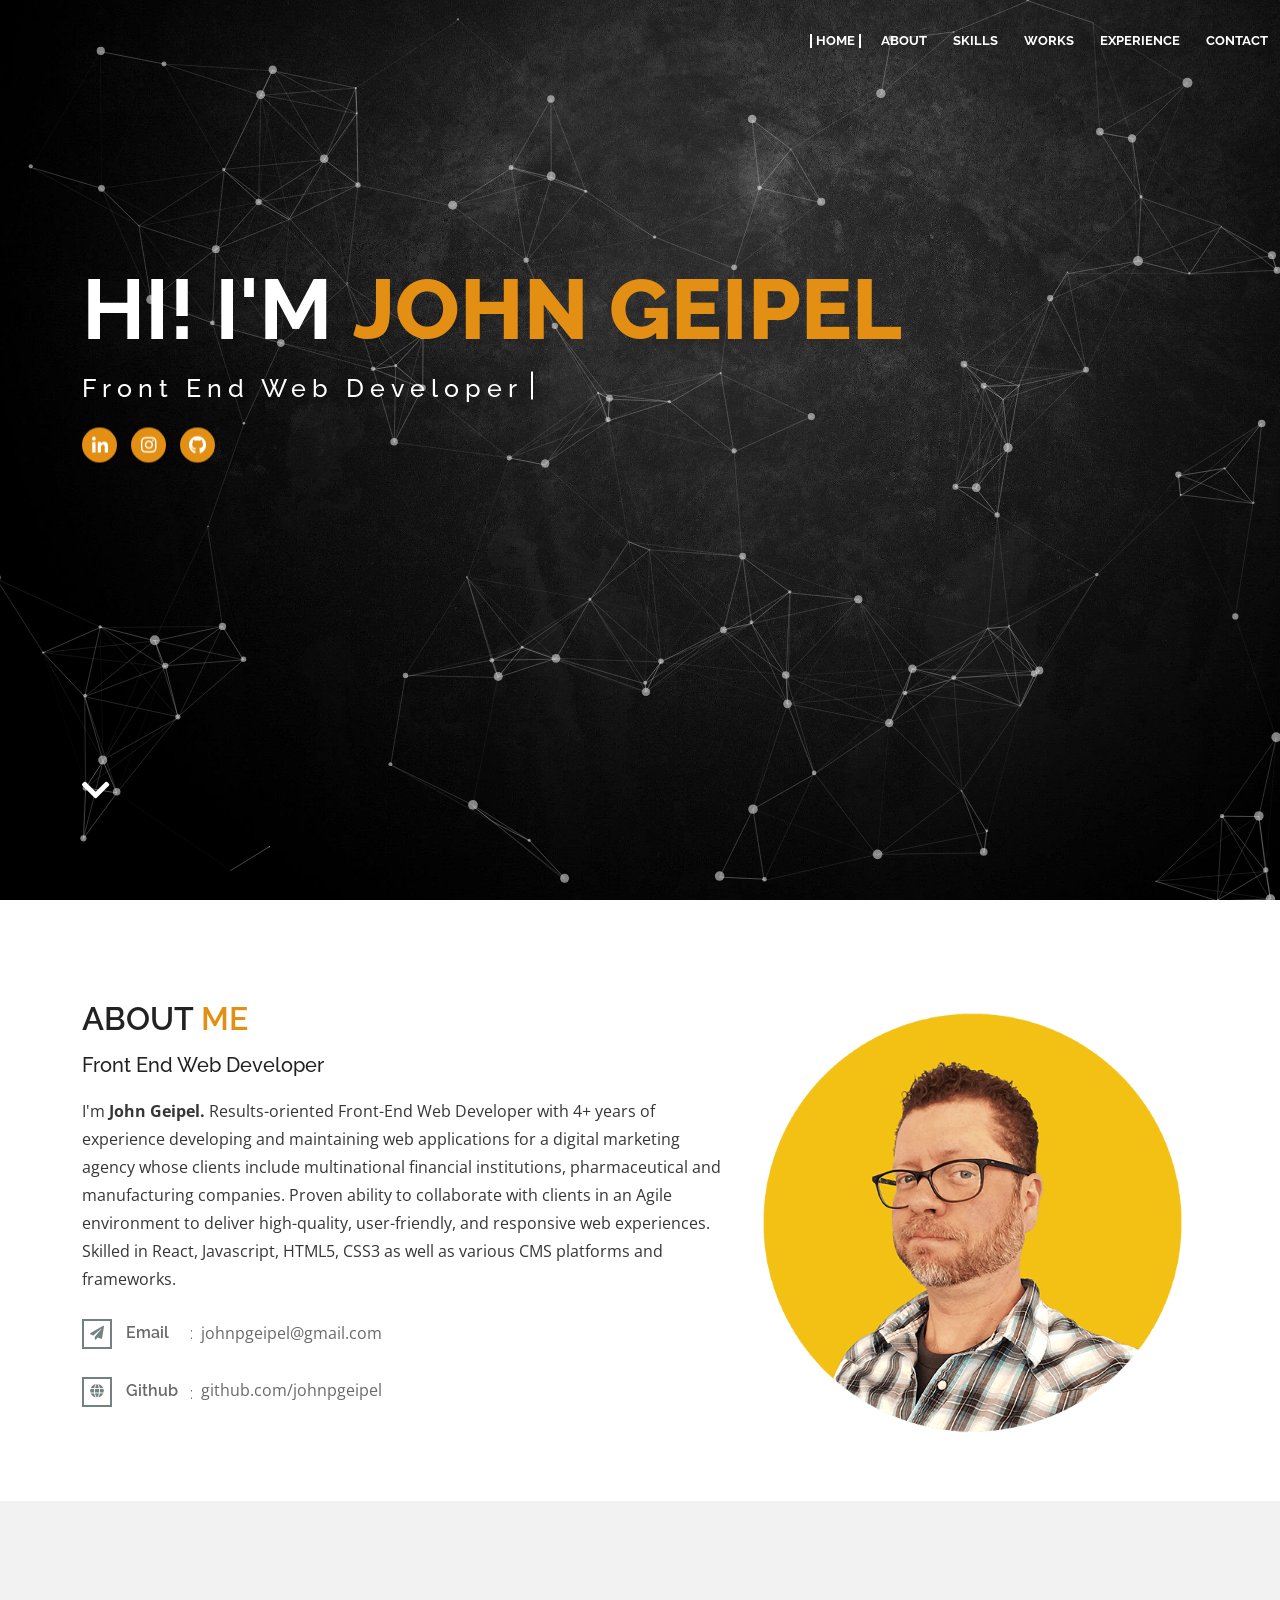
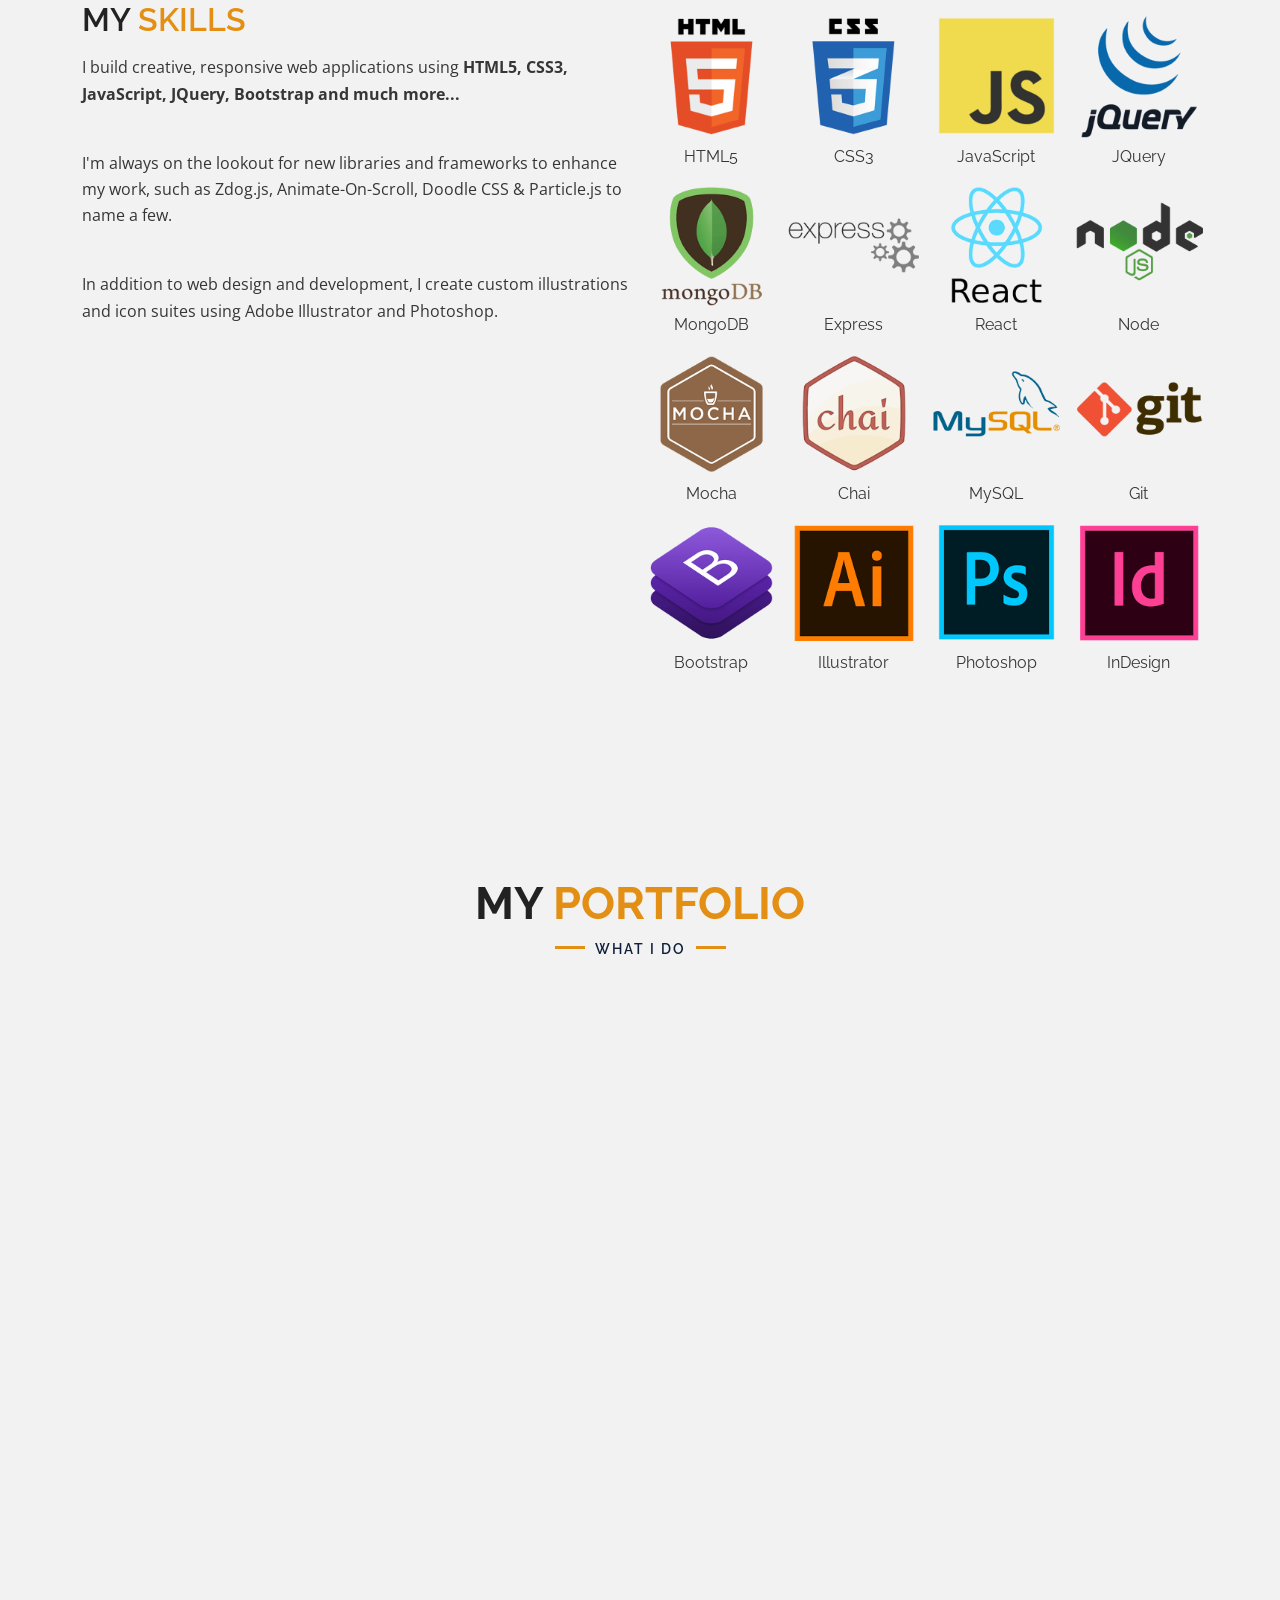
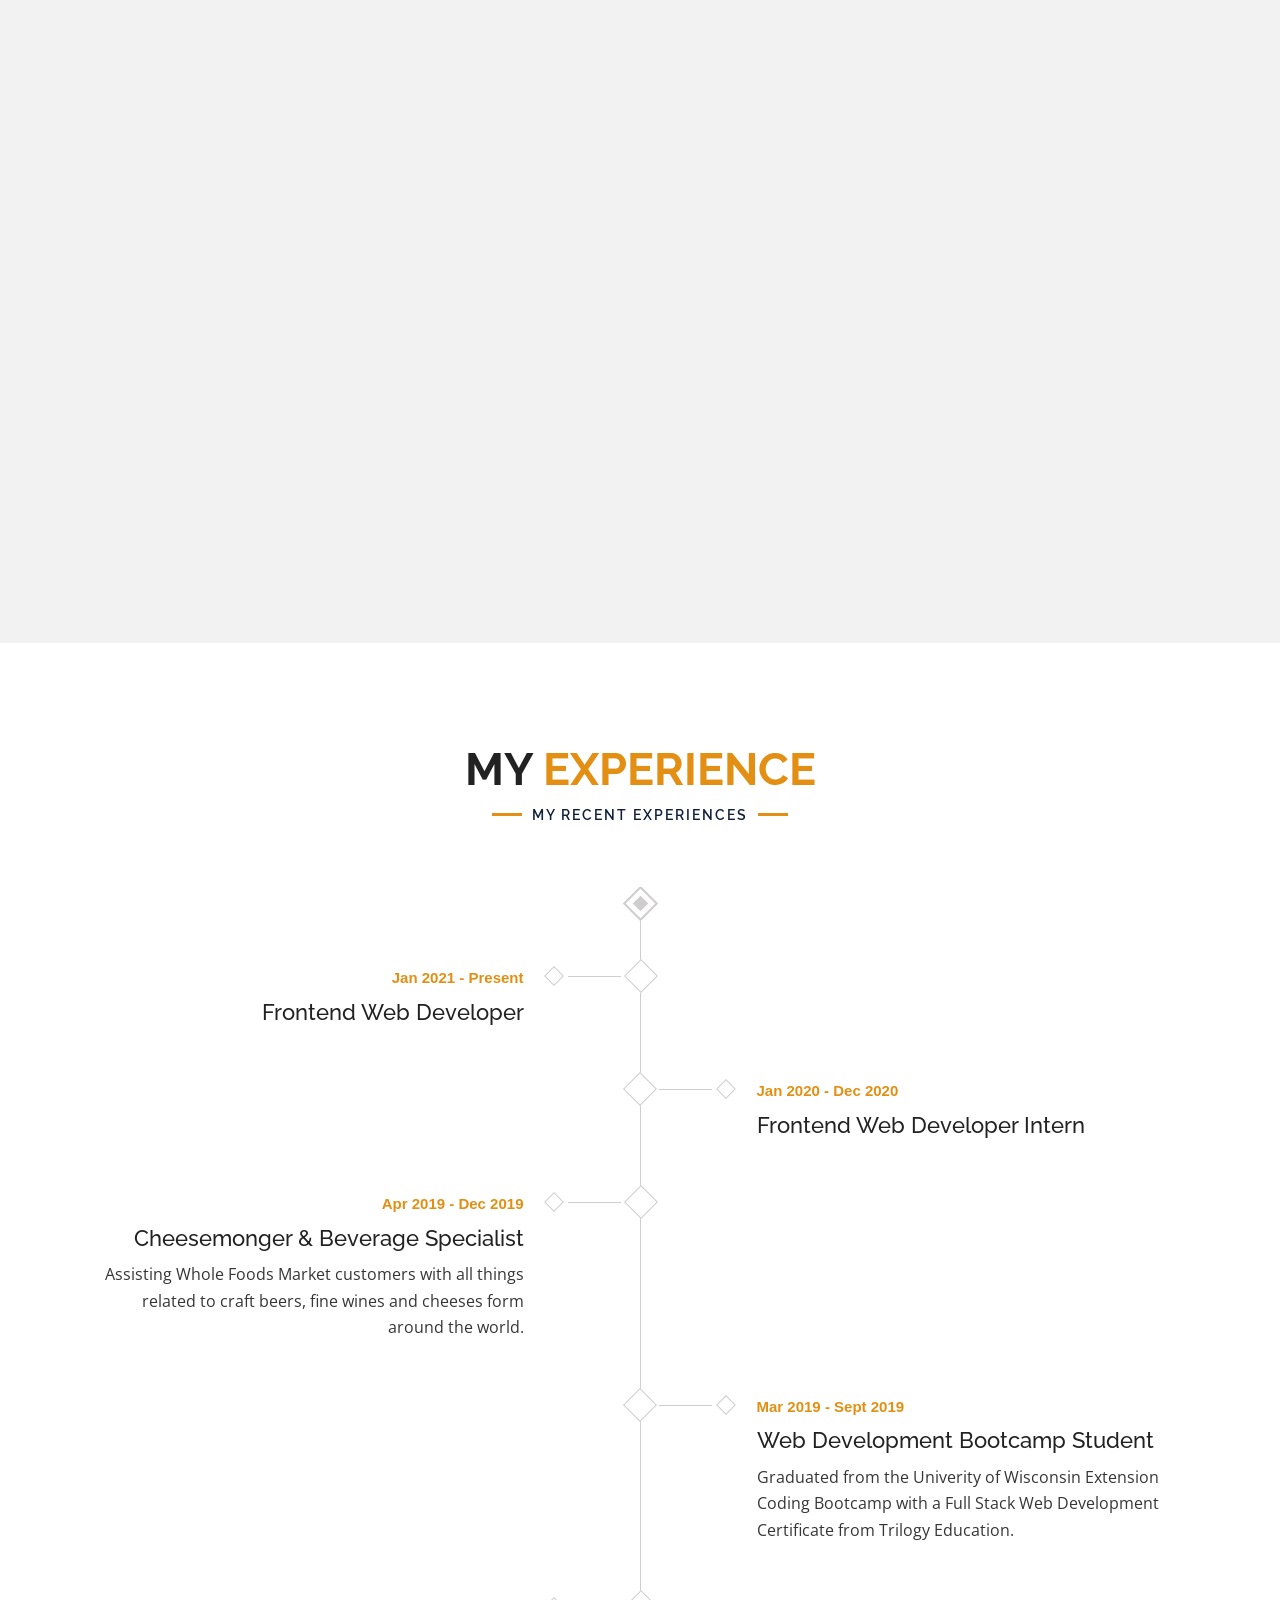
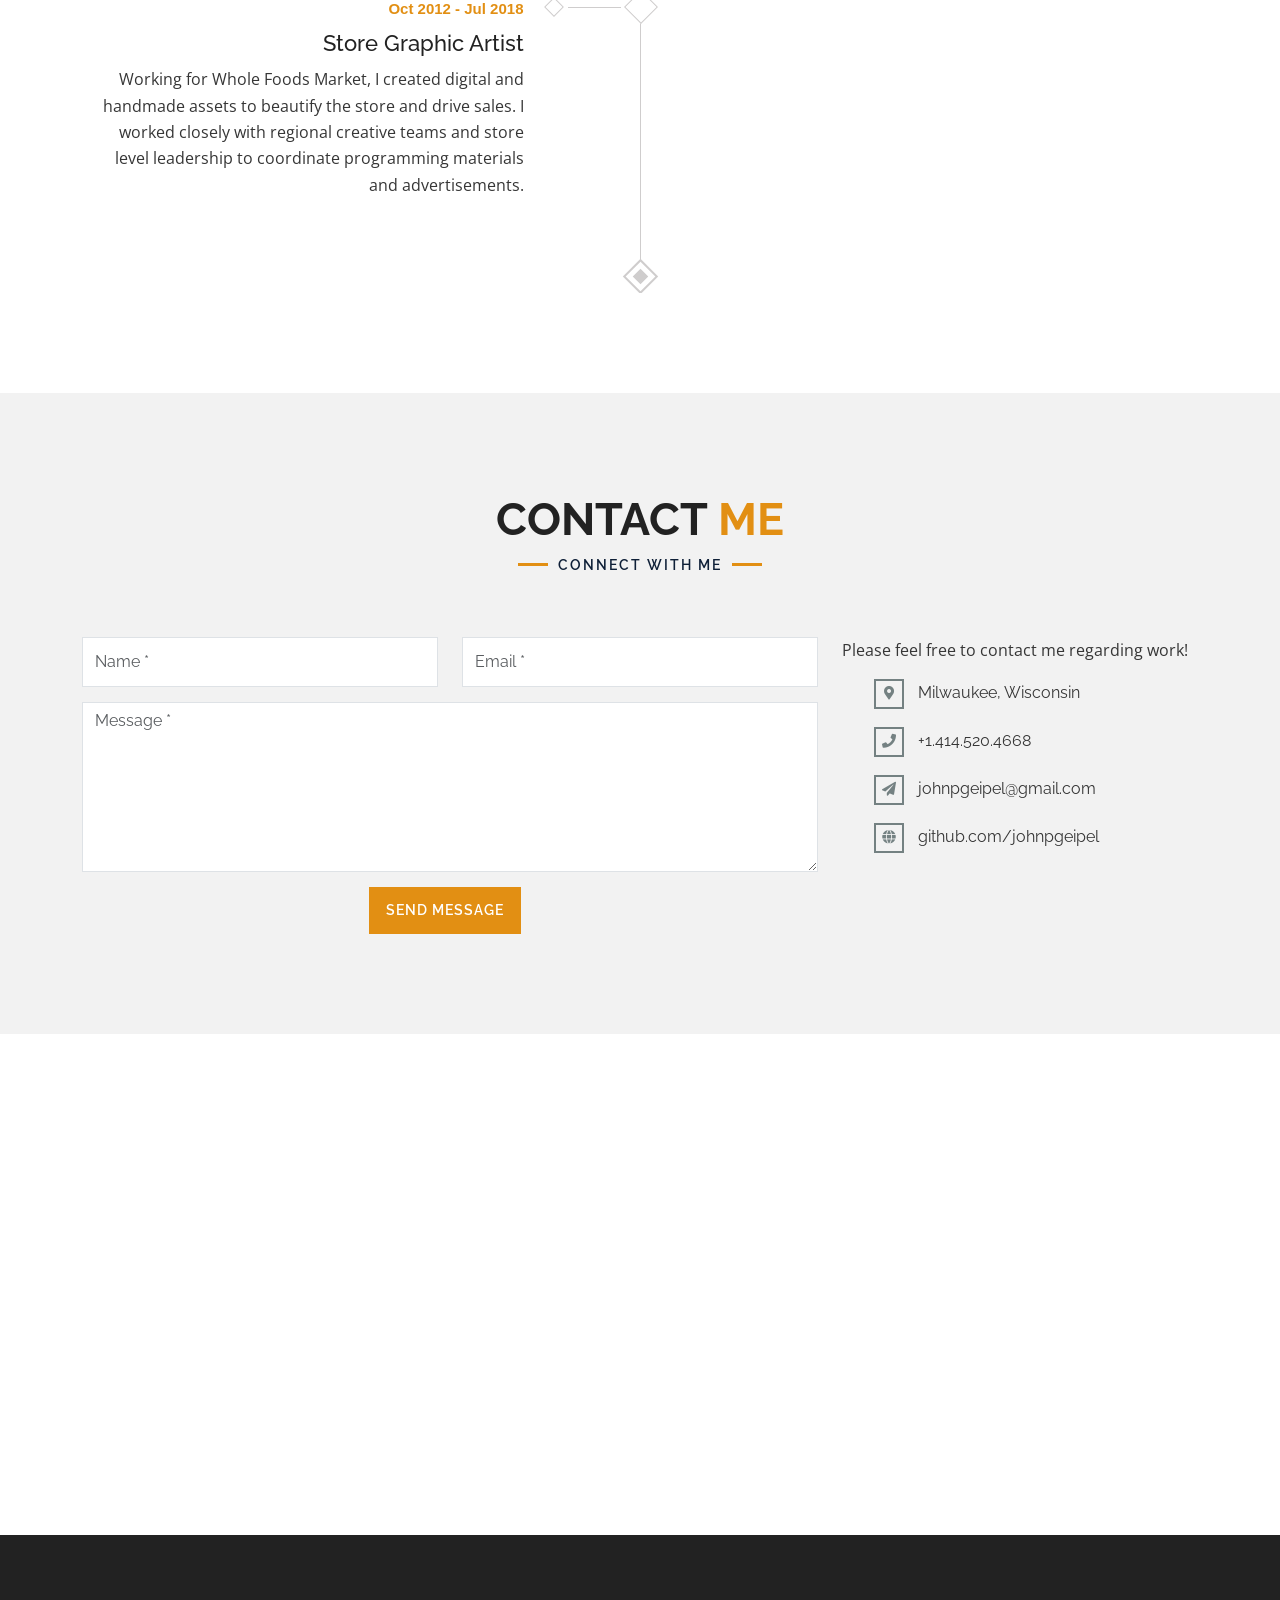
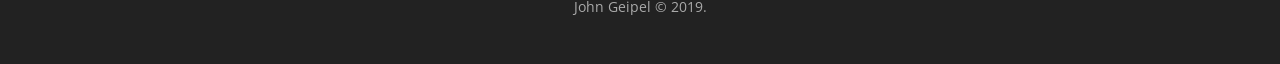
==== commit cecc2b2a: "edits" ====
--- a/index.html
+++ b/index.html
@@ -10,6 +10,8 @@
         <meta name="author" content="John Geipel">
 
         <title>John Geipel - Portfolio</title>
+
+        
 
         <!-- favicon -->
         <!-- <link href="/" rel="icon" type="image/gif"><img src="assets/images/about/headshot2.gif" alt="favicon" id="favicon"> -->
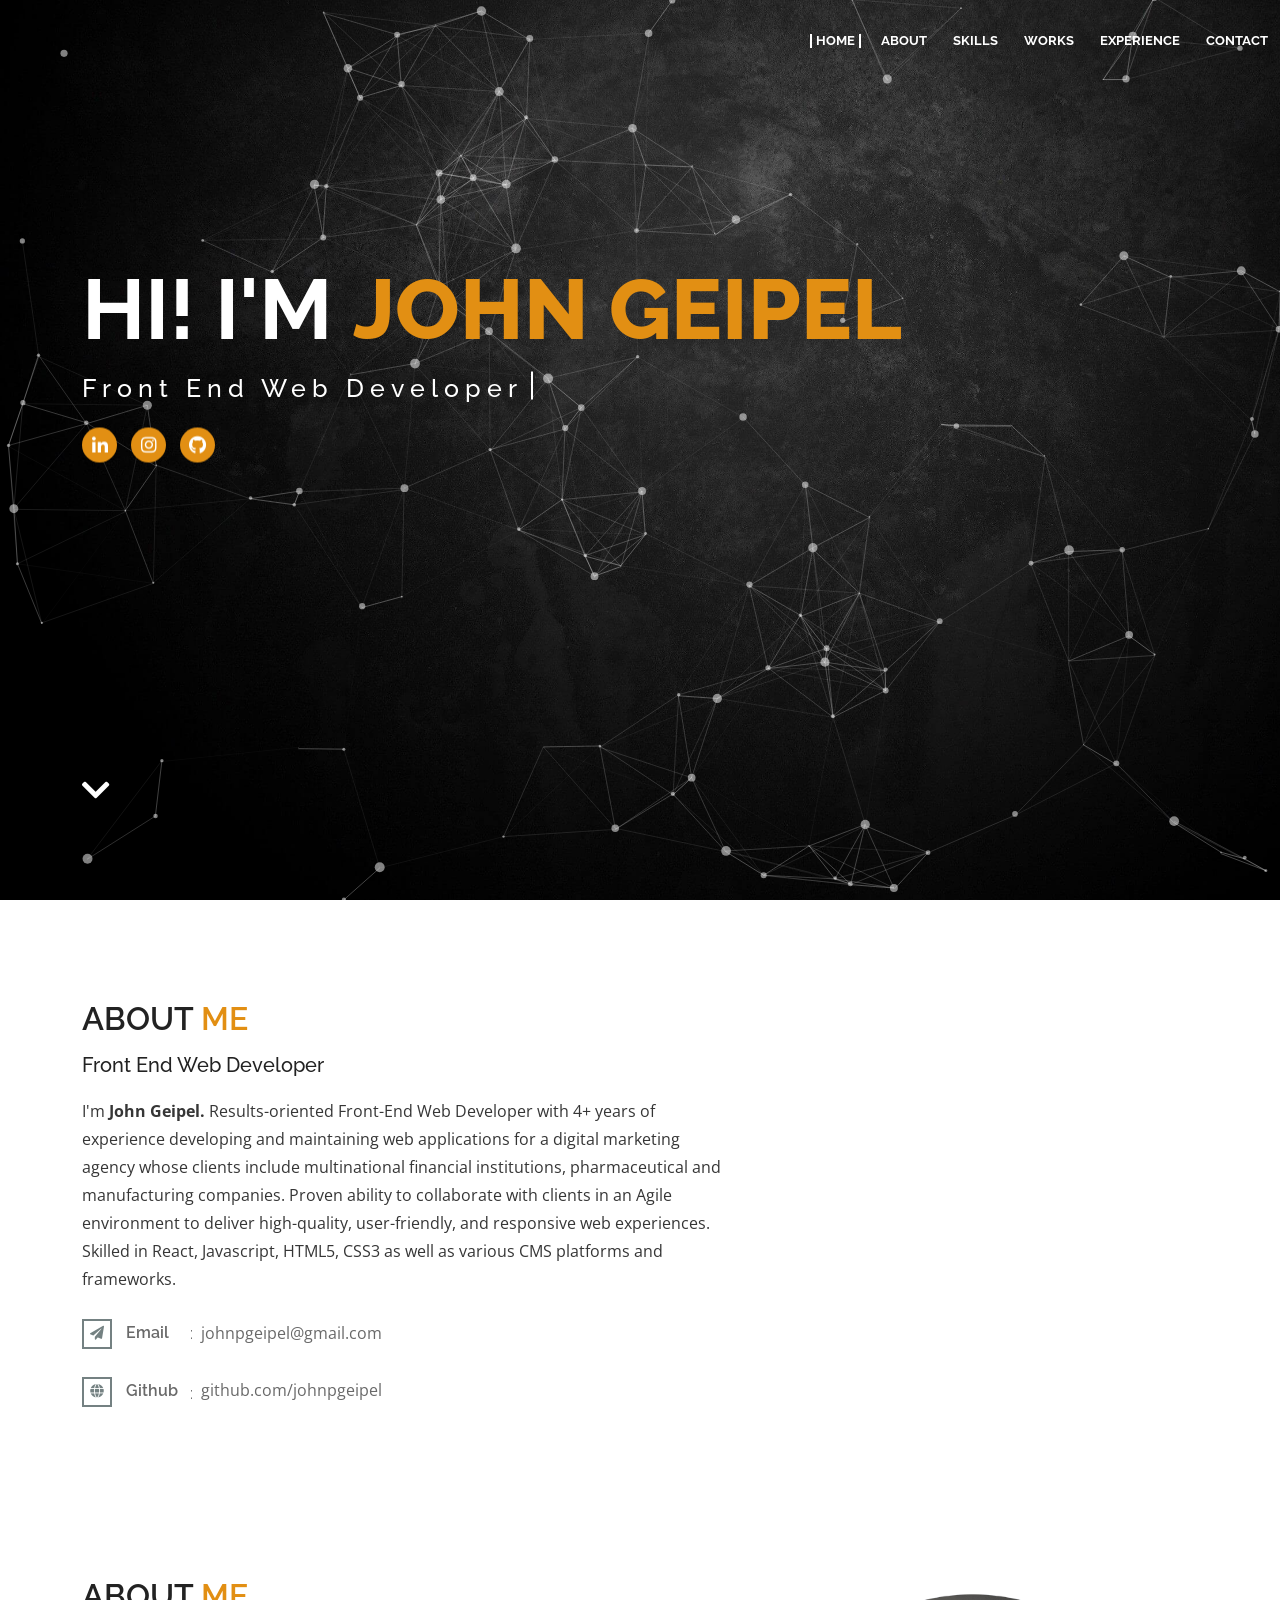
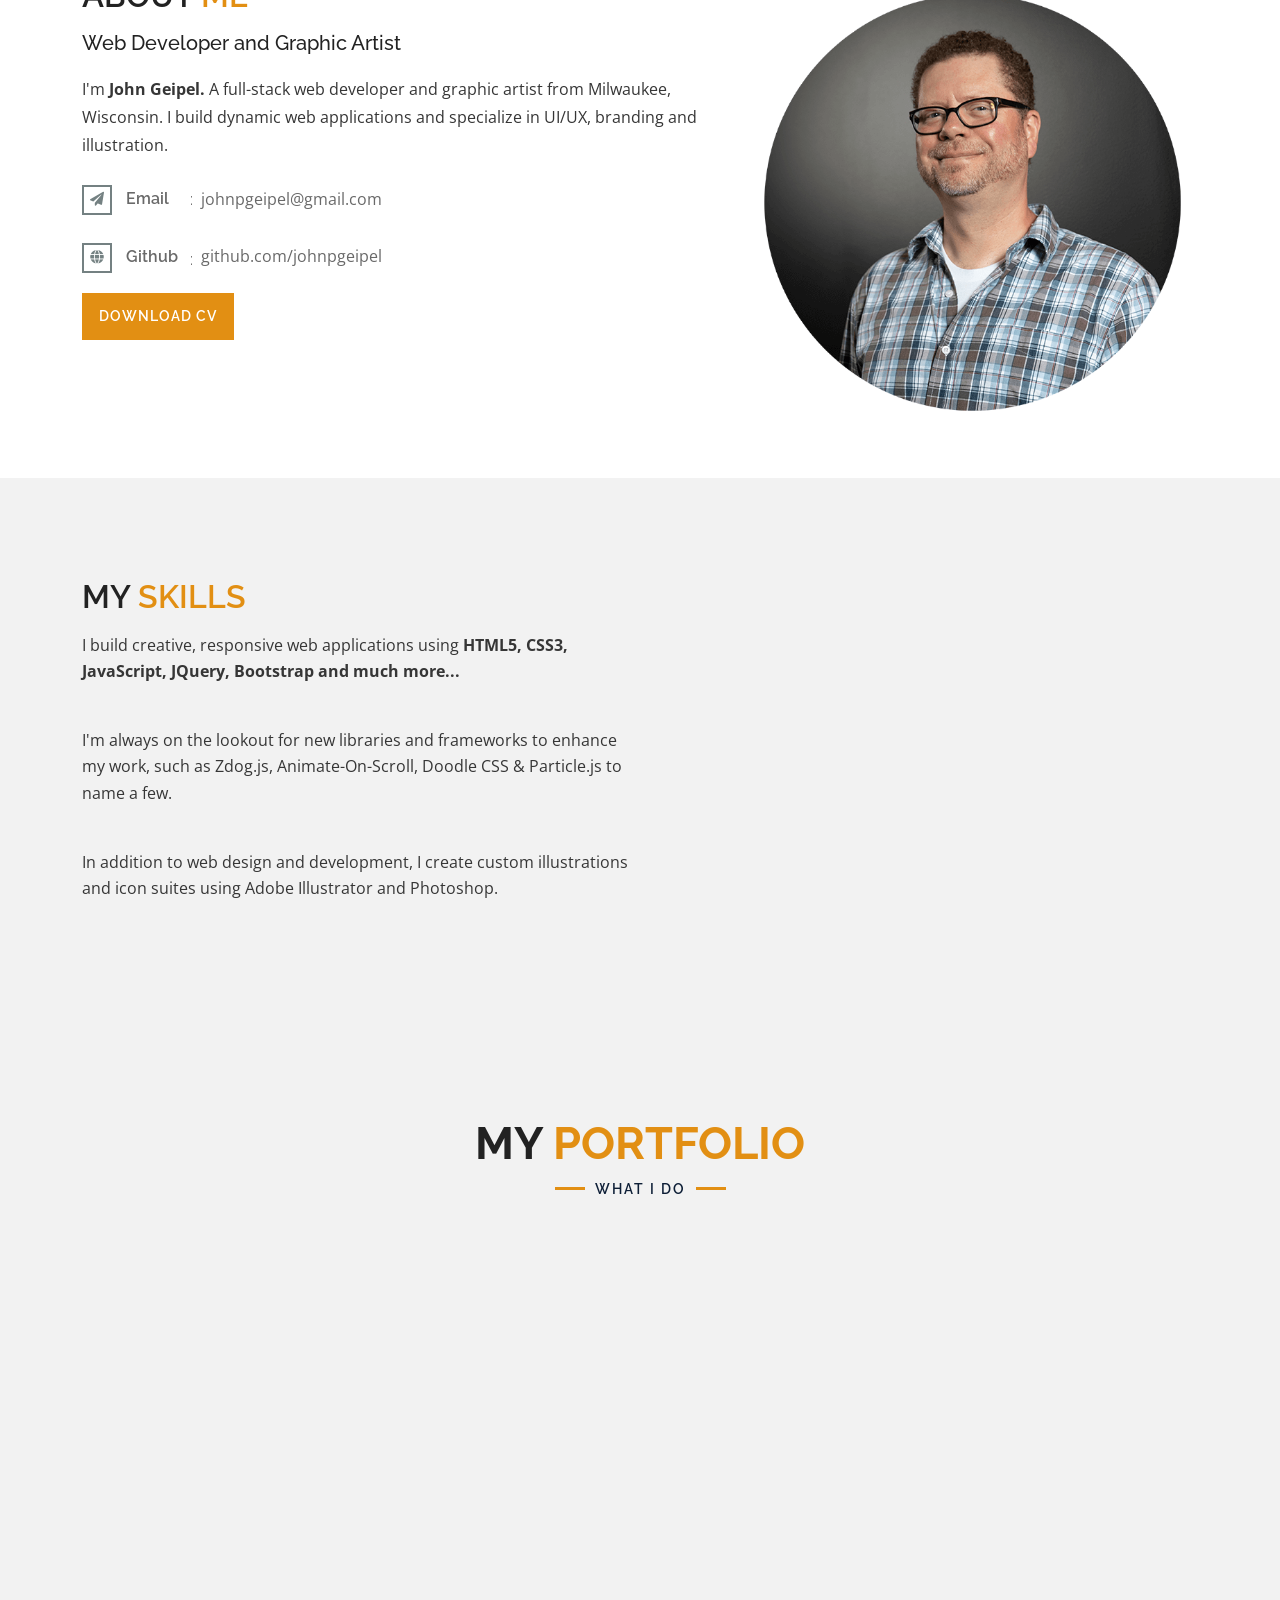
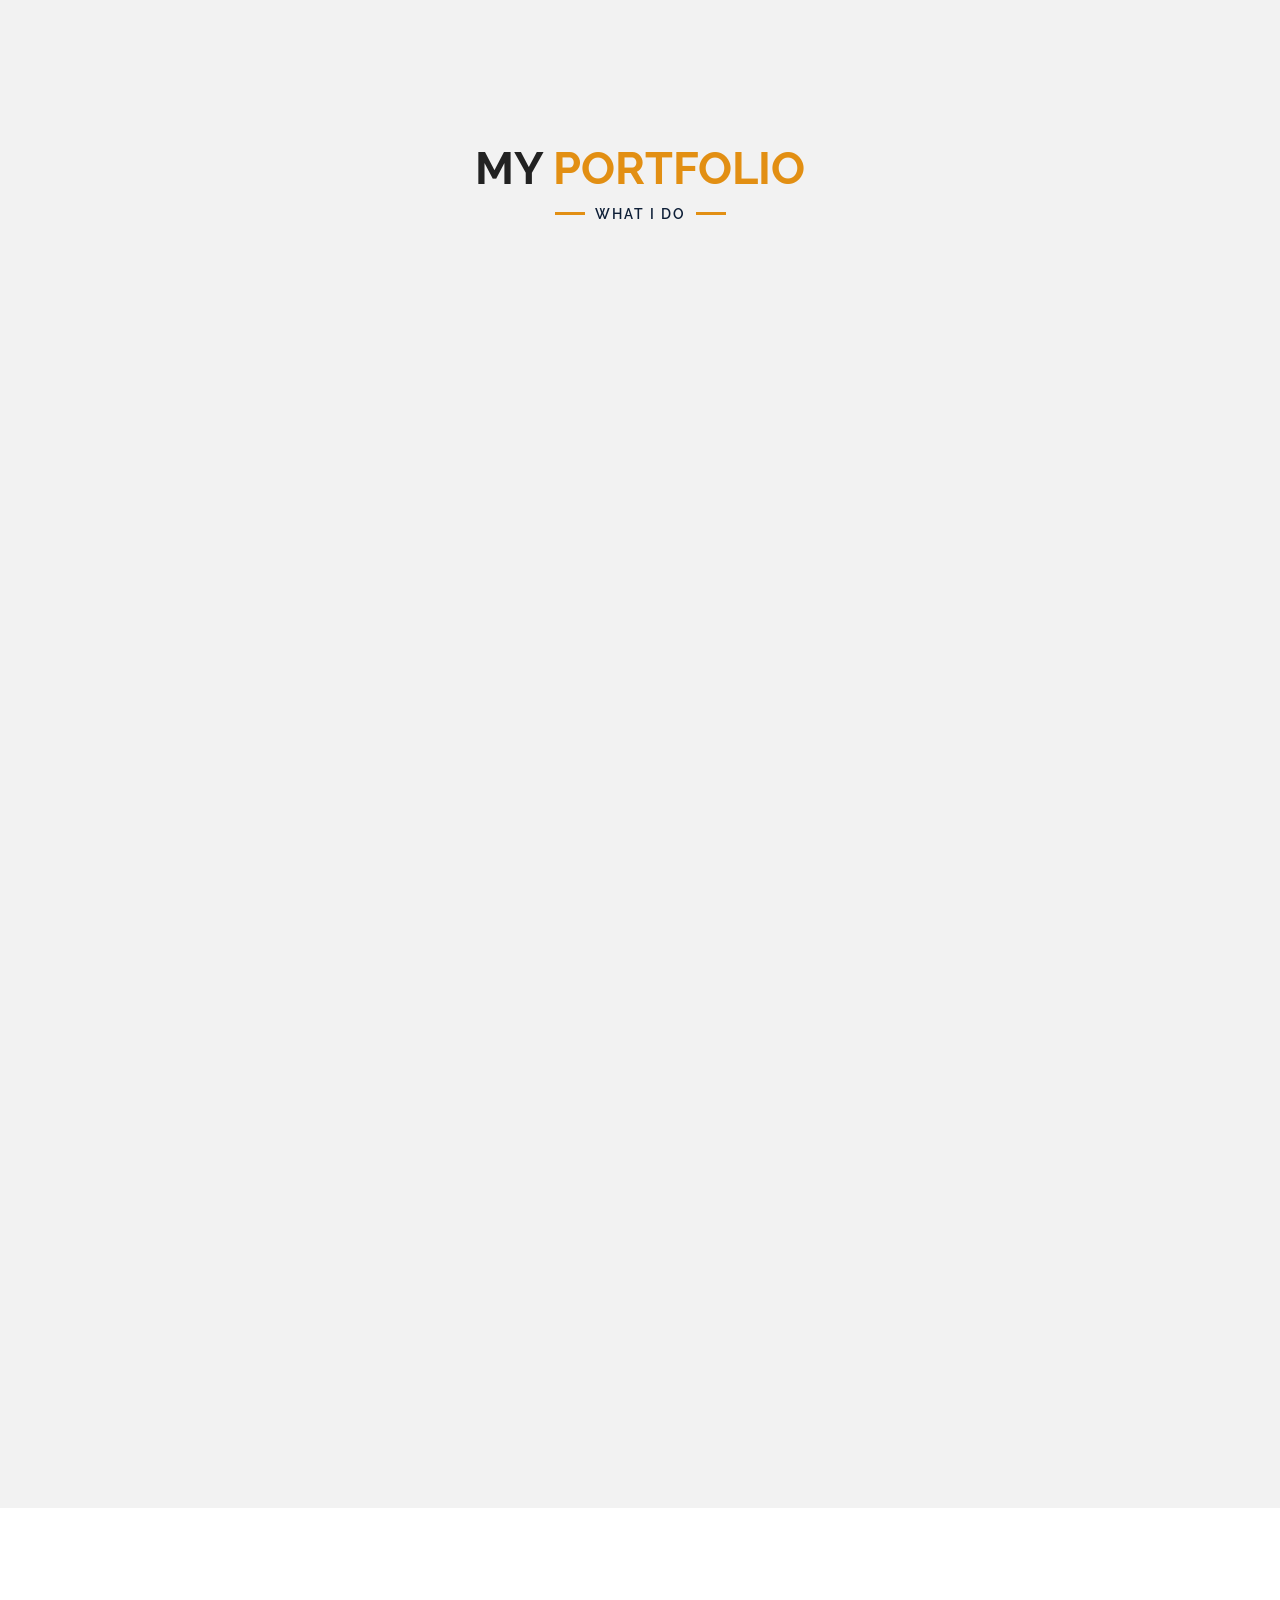
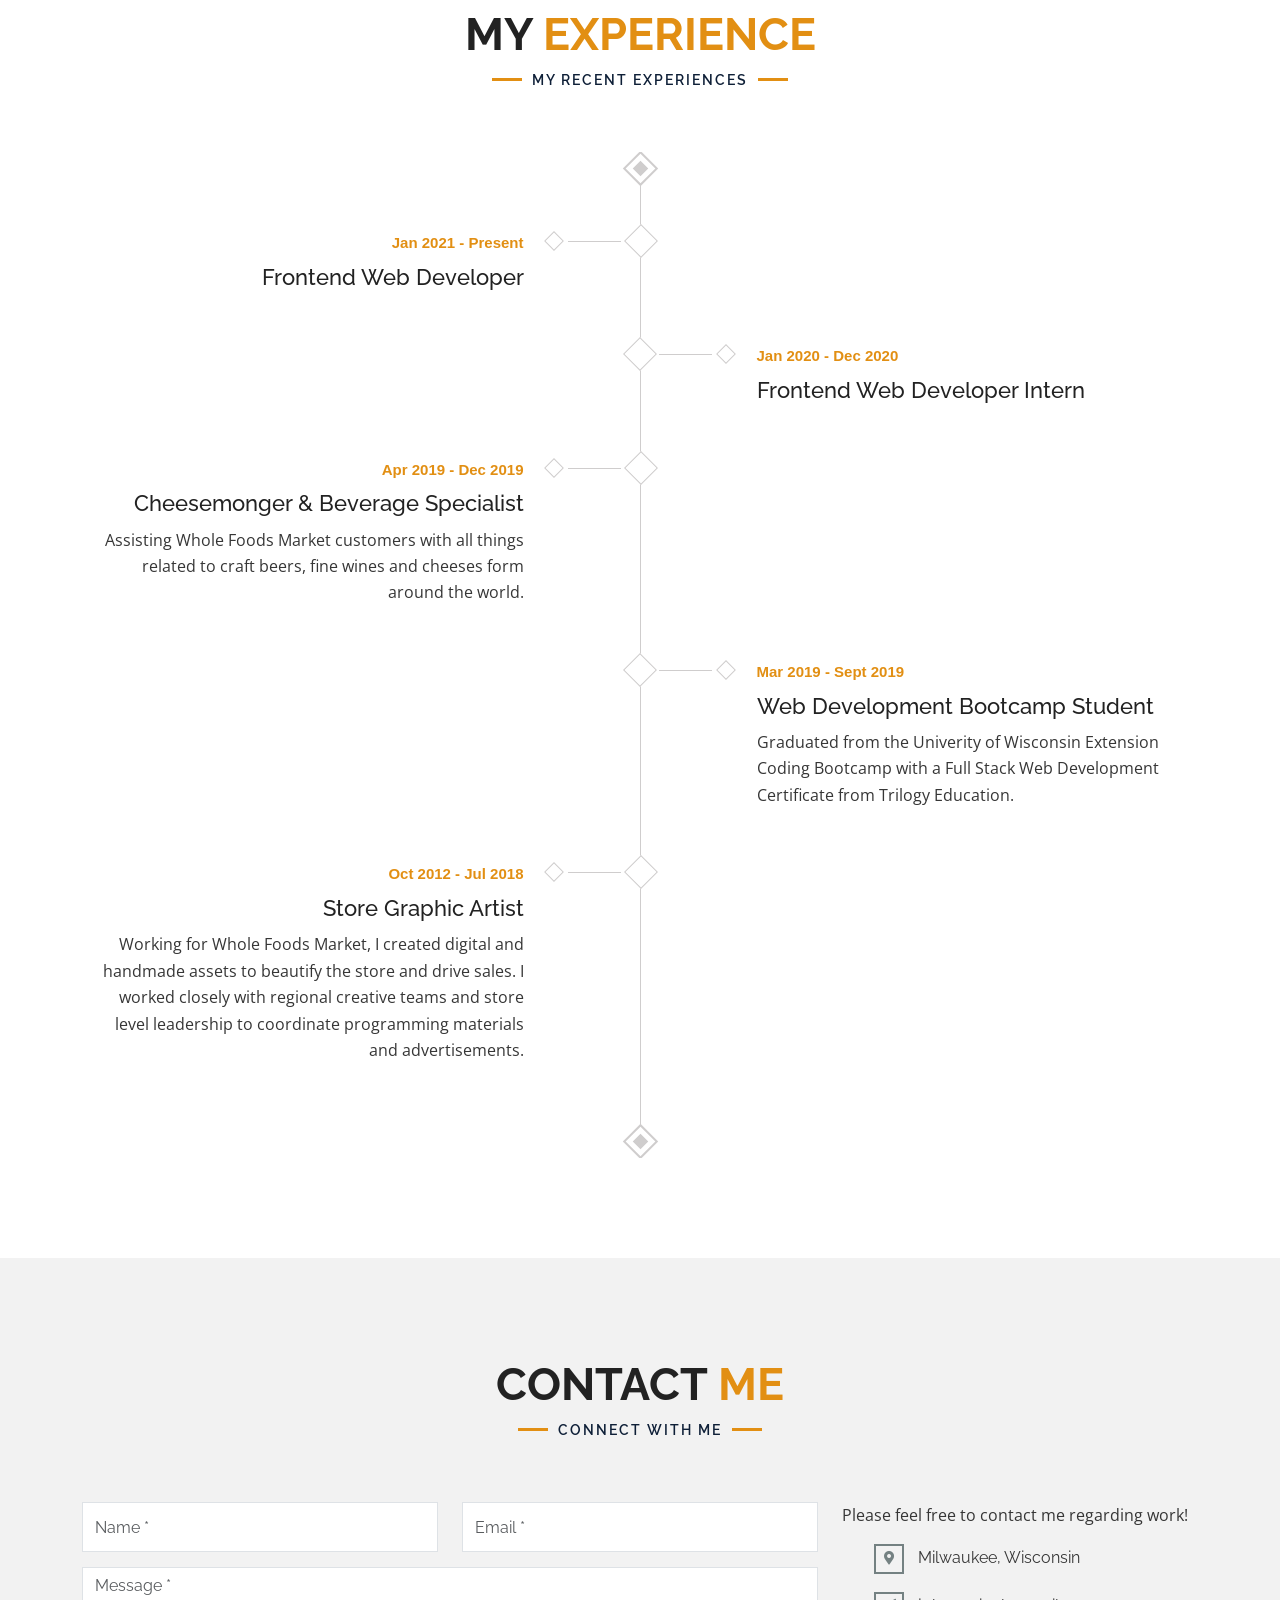
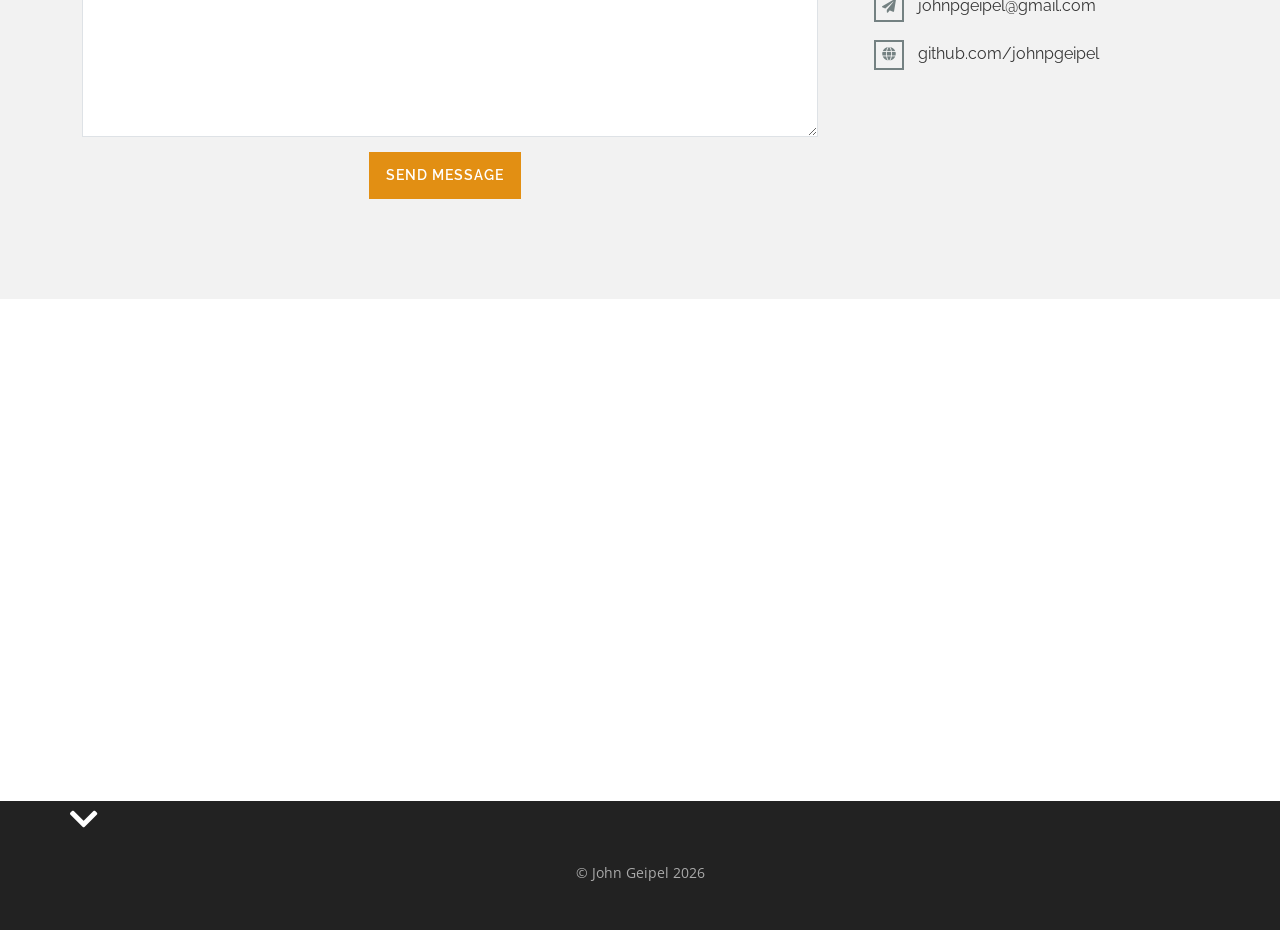
==== commit 01c5211f: "Merge branch 'dev' of https://github.com/johnpgeipel/updated_portfolio" ====
--- a/index.html
+++ b/index.html
@@ -1,37 +1,33 @@
 <!DOCTYPE html>
 <html lang="en">
-
-<head>
+    <head>
         <meta charset="utf-8">
         <meta http-equiv="x-ua-compatible" content="ie=edge">
         <meta name="viewport" content="width=device-width, initial-scale=1.0" />
         <meta name="keywords" content="Personal, Portfolio, Creative,Design, Web Developer, Coding, Full Stack, Bootcamp Graduate">
         <meta name="description" content="Web Developer, Web Design, Illustration, Design, Full Stack, HTML, CSS, JavaScript, Node, Express">
         <meta name="author" content="John Geipel">
-
         <title>John Geipel - Portfolio</title>
-
-        
-
         <!-- favicon -->
         <!-- <link href="/" rel="icon" type="image/gif"><img src="assets/images/about/headshot2.gif" alt="favicon" id="favicon"> -->
         <!-- AOS css -->
         <!-- <link rel="stylesheet" href="https://unpkg.com/aos@next/dist/aos.css" /> -->
-        <link href="https://unpkg.com/aos@2.3.1/dist/aos.css" rel="stylesheet" >
+        
         <!--Font Awesome css-->
-        <link rel="stylesheet"  href="assets/css/fontawesome-all.css" >
         <!--Bootstrap css-->
         <!-- <link rel="stylesheet"  href="assets/bootstrap/css/bootstrap.css" defer> -->
-<!-- CSS only -->
+        <!-- CSS only -->
         <link href="https://cdn.jsdelivr.net/npm/bootstrap@5.0.2/dist/css/bootstrap.min.css" rel="stylesheet" integrity="sha384-EVSTQN3/azprG1Anm3QDgpJLIm9Nao0Yz1ztcQTwFspd3yD65VohhpuuCOmLASjC" crossorigin="anonymous">
         <!--Owl Carousel css-->
         <!-- <link rel="stylesheet"  href="assets/css/owl.carousel.min.css"> -->
         <!-- <link rel="stylesheet"  href="assets/css/owl.theme.default.min.css"> -->
         <!--Magnific Popup css-->
-        <link rel="stylesheet"  href="assets/css/magnific-popup.css">
-        <link rel="stylesheet"  href="assets/css/animate.min.css" >
+        <link rel="stylesheet" href="assets/css/fontawesome-all.css" >
+        <link rel="stylesheet" href="https://unpkg.com/aos@2.3.1/dist/aos.css" >
+        <link rel="stylesheet" href="assets/css/magnific-popup.css">
+        <link rel="stylesheet" href="assets/css/animate.min.css" >
         <!-- Google Fonts -->
-        <link href="https://fonts.googleapis.com/css?family=Raleway:200,300,400,500,600,700,800,900%7cOpen+Sans:400,600,700,800" rel="stylesheet" defer>
+        <link href="https://fonts.googleapis.com/css?family=Raleway:200,300,400,500,600,700,800,900%7cOpen+Sans:400,600,700,800" rel="stylesheet">
         <!--Site Main Style css-->
         <link rel="stylesheet"  href="assets/css/style.css" >
 </head>
@@ -188,90 +184,75 @@
                         </span> -->
                     </div>
                 </div>
-                <div class="col-lg-5 col-md-6">
-                    <div data-aos="fade-up" class="about-img">
-                        <img src="assets/images/about/headshot-reduced.png" alt="John Geipel">
-                    </div>
-                </div>
-            </div>
-        </div>
-    </section>
-        <!--About Section End-->
-    <section class="skills pt-100 pb-100" data-scroll-index="2">
-        <div class="container">
-            <div class="row">
-                <div class="col-lg-6">
-                    <div class="skill-div">
-                        <h2 class="headline">My <span>Skills</span></h2>
-                        <p>I build creative, responsive web applications using<strong> HTML5, CSS3, JavaScript, JQuery, Bootstrap and much more...</strong></p>
-                        <br>
-                        <p>I'm always on the lookout for new libraries and frameworks to enhance my work, such as Zdog.js, Animate-On-Scroll, Doodle CSS & Particle.js to name a few.</p>
-                        <br>
-                        <p>In addition to web design and development, I create custom illustrations and icon suites using Adobe Illustrator and Photoshop.</p>
-                    </div>
-                </div>
+                <div class="arrow bounce">
+                    <a class="fa fa-chevron-down fa-2x" href="#" data-scroll-nav="1" aria-label="Scroll Down"></a>
+                </div>
+            </div>
+        </section>
+            <!--About Section Start-->
+        <section id="about" class="about pt-100 pb-100" data-scroll-index="1">
+            <div class="container">
+                <div class="row">
+                    <div class="col-lg-7 col-md-6">
+                        <!--About Content-->
+                        <div class="about-div">
+                            <div class="about-title">
+                                <h2>About <span>Me</span></h2>
+                                <h4> Web Developer and Graphic Artist</h4>
+                            </div>
+                            <p>I'm <b>John Geipel.</b> A full-stack web developer and graphic artist from Milwaukee, Wisconsin. I build dynamic web applications and specialize in UI/UX, branding and illustration.</p>
+                            <div class="table-responsive">
+                                <table class="info-table">
+                                    <tbody>
+                                        <!-- <tr>
+                                            <th>
+                                                <i class="hidden-xs fas fa-phone"></i>
+                                                <span>Call</span>
+                                            </th>
+                                            <td>+1.414.520.4668</td>
+                                        </tr> -->
+                                        <tr>
+                                            <th>
+                                                <i class="hidden-xs fas fa-paper-plane"></i>
+                                                <span>Email</span>
+                                            </th>
+                                            <td>johnpgeipel@gmail.com</td>
+                                        </tr>
+                                        <tr>
+                                            <th>
+                                                <i class="hidden-xs fas fa-globe"></i>
+                                                <span>Github</span>
+                                            </th>
+                                            <td>github.com/johnpgeipel</td>
+                                        </tr>
+                                    </tbody>
+                                </table>
+                            </div>
+                            <span class="about-btn">
+                                <a class="div-btn" aria-label="Download CV" href="https://drive.google.com/open?id=1ta1IEpPlW6mxu3GTeXm8mWdRZez-5TGq">Download CV</a>
+                            </span>
+                        </div>
+                    </div>
+                    <div class="col-lg-5 col-md-6">
+                        <div data-aos="fade-up" class="about-img">
+                            <img loading="lazy" src="assets/images/about/john-headshot.png" alt="John Geipel Headshot">
+                        </div>
+                    </div>
+                </div>
+            </div>
+        </section>
+            <!--About Section End-->
+        <section id="skills" class="skills pt-100 pb-100" data-scroll-index="2">
+            <div class="container">
+                <div class="row">
                     <div class="col-lg-6">
-                        <div class="row">
-                            <div class="column">
-                                <img data-aos="zoom-in" id="badge"  alt="badge" src="./assets/images/code logos/html5.png">
-                                <div class="text-center">HTML5</div>
-                                <a href="https://www.mongodb.com/">
-                                    <img data-aos="zoom-in" id="badge badge-link" alt="badge" src="assets\images\code logos\mongodb.png">
-                                    <div class="text-center">MongoDB</div>
-                                </a>
-                                <a href="https://mochajs.org/">
-                                    <img data-aos="zoom-in" id="badge badge-link" alt="badge" src="./assets/images/code logos/mocha.png">
-                                    <div class="text-center">Mocha</div>
-                                </a>
-                                <a href="https://getbootstrap.com/">
-                                    <img  data-aos="zoom-in" id="badge badge-link" alt="badge" src="./assets/images/code logos/bootstrap.png">
-                                    <div class="text-center">Bootstrap</div>
-                                </a>
-                            </div>
-                            <div class="column">
-                                <img data-aos="zoom-in" id="badge" alt="badge" src="./assets/images/code logos/css3-logo.png">
-                                    <div class="text-center">CSS3</div>
-                                <a href="https://expressjs.com">
-                                    <img  data-aos="zoom-in" id="badge badge-link" alt="badge" src="assets\images\code logos\express.png">
-                                    <div class="text-center">Express</div>
-                                </a>
-                                <a href="https://www.chaijs.com">
-                                    <img data-aos="zoom-in" id="badge badge-link" alt="badge" src="assets\images\code logos\chai.png">
-                                    <div class="text-center">Chai</div>
-                                </a>
-                                <img data-aos="zoom-in" id="badge" alt="badge" src="assets\images\code logos\illustrator.png">
-                                <div class="text-center">Illustrator</div>
-                            </div>
-                            <div class="column">
-                                <img data-aos="zoom-in" id="badge" alt="badge" src="./assets/images/code logos/javascript.png">
-                                <div class="text-center">JavaScript</div>
-                                <a href="https://reactjs.org">
-                                    <img data-aos="zoom-in" id="badge badge-link" alt="badge" src="assets\images\code logos\react.png">
-                                    <div class="text-center">React</div>
-                                </a>
-                                <a href="https://www.mysql.com">
-                                    <img data-aos="zoom-in" id="badge badge-link" alt="badge" src="assets\images\code logos\mysql.png">
-                                    <div class="text-center">MySQL</div>
-                                </a>
-                                <img data-aos="zoom-in" id="badge" alt="badge" src="assets\images\code logos\photoshop.png">
-                                <div class="text-center">Photoshop</div>
-                            </div>
-                            <div class="column">
-                                <a href="https://jquery.com">
-                                    <img data-aos="zoom-in" id="badge badge-link" alt="badge" src="./assets/images/code logos/jquery.png">
-                                    <div class="text-center">JQuery</div>
-                                </a>
-                                <a href="https://nodejs.org">
-                                    <img data-aos="zoom-in" id="badge badge-link" alt="badge" src="./assets/images/code logos/node.png">
-                                    <div class="text-center">Node</div>
-                                </a>
-                                <a href="https://git-scm.com/">
-                                    <img data-aos="zoom-in" id="badge badge-link" alt="badge" src="assets\images\code logos\git.png">
-                                    <div class="text-center">Git</div>
-                                </a>
-                                <img data-aos="zoom-in" id="badge" alt="badge" src="assets\images\code logos\indesign.png">
-                                <div class="text-center">InDesign</div>
-                            </div>
+                        <div class="skill-div">
+                            <h2 class="headline">My <span>Skills</span></h2>
+                            <p>I build creative, responsive web applications using<strong> HTML5, CSS3, JavaScript, JQuery, Bootstrap and much more...</strong></p>
+                            <br>
+                            <p>I'm always on the lookout for new libraries and frameworks to enhance my work, such as Zdog.js, Animate-On-Scroll, Doodle CSS & Particle.js to name a few.</p>
+                            <br>
+                            <p>In addition to web design and development, I create custom illustrations and icon suites using Adobe Illustrator and Photoshop.</p>
                         </div>
                     </div>
                 </div>
@@ -374,262 +355,415 @@
                                     <a href="train-project-details.html">
                                         <i class="fas fa-link"></i>
                                     </a>
-                                </span>
-                            </div>
-                        </div>
-                    </div>
-                </div>
-                <!--Portfolio Item-->
-                <div data-aos="zoom-in" class="col-lg-4 col-md-6 item application development">
-                    <div class="portfolio-item">
-                        <img src="assets/images/portfolio/giffy_pop.PNG" alt="Giffy POP">
-                        <div class="item-overlay">
-                            <h6>Giffy POP<br>Application</h6>
-                            <div class="icons">
-                                <span class="icon">
-                                    <span class="port-link">
-                                        <a href="assets/images/portfolio/giffy_pop.PNG">
-                                            <i class="fa fa-search"></i>
-                                        </a>
-                                    </span>
-                                    <a href="giffy-project-details.html">
-                                        <i class="fas fa-link"></i>
+                                    <a href="https://mochajs.org/" aria-label="Mocha link">
+                                        <img loading="lazy" data-aos="zoom-in" id="badge badge-link" alt="badge" src="./assets/images/code logos/mocha.png">
+                                        <div class="text-center">Mocha</div>
                                     </a>
-                                </span>
-                            </div>
-                        </div>
-                    </div>
-                </div>
-                <!--Portfolio Item-->
-                <div data-aos="zoom-in" class="col-lg-4 col-md-6 item design development application">
-                    <div class="portfolio-item">
-                        <img src="assets/images/portfolio/trivia_one.PNG" alt="Cheese qWiz">
-                        <div class="item-overlay">
-                            <h6>Cheese qWiz<br>Application</h6>
-                            <div class="icons">
-                                <span class="icon">
-                                    <span class="port-link">
-                                        <a href="assets/images/portfolio/trivia_one.PNG">
-                                            <i class="fa fa-search"></i>
-                                        </a>
-                                    </span>
-                                    <a href="trivia-project-details.html">
-                                        <i class="fas fa-link"></i>
+                                    <a href="https://getbootstrap.com/" aria-label="Bootstrap link">
+                                        <img  loading="lazy" data-aos="zoom-in" id="badge badge-link" alt="badge" src="./assets/images/code logos/bootstrap.png">
+                                        <div class="text-center">Bootstrap</div>
                                     </a>
-                                </span>
-                            </div>
-                        </div>
-                    </div>
-                </div>
-                <div data-aos="zoom-in" class="col-lg-4 col-md-6 item design development application">
-                    <div class="portfolio-item">
-                        <img src="assets/images/portfolio/liri-concerts2.PNG" alt="LIRI Node App">
-                        <div class="item-overlay">
-                            <h6>LIRI Node App<br>Application</h6>
-                            <div class="icons">
-                                <span class="icon">
-                                    <span class="port-link">
-                                        <a href="assets/images/portfolio/liri-concerts2.PNG">
-                                            <i class="fa fa-search"></i>
-                                        </a>
-                                    </span>
-                                    <a href="liri-project-details.html">
-                                        <i class="fas fa-link"></i>
+                                </div>
+                                <div class="column">
+                                    <img loading="lazy" data-aos="zoom-in" id="badge" alt="badge" src="./assets/images/code logos/css3-logo.png">
+                                        <div class="text-center">CSS3</div>
+                                    <a href="https://expressjs.com" aria-label="Express link">
+                                        <img  loading="lazy" data-aos="zoom-in" id="badge badge-link" alt="badge" src="assets\images\code logos\express.png">
+                                        <div class="text-center">Express</div>
                                     </a>
-                                </span>
-                            </div>
-                        </div>
-                    </div>
-                </div>
-                <!--Portfolio Item-->
-                <div data-aos="zoom-in" class="col-lg-4 col-md-6 item development application">
-                    <div class="portfolio-item">
-                        <img src="assets/images/portfolio/project_one.PNG" alt="Daily POURcast">
-                        <div class="item-overlay">
-                            <h6>Daily POURcast<br>Application</h6>
-                            <div class="icons">
-                                <span class="icon">
-                                    <span class="port-link">
-                                        <a href="assets/images/portfolio/project_one.PNG">
-                                            <i class="fa fa-search"></i>
-                                        </a>
-                                    </span>
-                                    <a href="pourcast-project-details.html">
-                                        <i class="fas fa-link"></i>
+                                    <a href="https://www.chaijs.com" aria-label="Chai link">
+                                        <img loading="lazy" data-aos="zoom-in" id="badge badge-link" alt="badge" src="assets\images\code logos\chai.png">
+                                        <div class="text-center">Chai</div>
                                     </a>
-                                </span>
-                            </div>
-                        </div>
-                    </div>
-                </div>
-                    <!--Portfolio Item-->
-                <div data-aos="zoom-in"  class="col-lg-4 col-md-6 item application development">
-                    <div class="portfolio-item">
-                        <img src="assets/images/portfolio/unit_4_game.PNG" alt="Crystals Collector">
-                        <div class="item-overlay">
-                            <h6>Crystals Collector<br>Application</h6>
-                            <div class="icons">
-                                <span class="icon">
-                                    <span class="port-link">
-                                        <a href="assets/images/portfolio/unit_4_game.PNG">
-                                            <i class="fa fa-search"></i>
-                                        </a>
-                                    </span>
-                                    <a href="crystals-project-details.html">
-                                        <i class="fas fa-link"></i>
+                                    <img loading="lazy" data-aos="zoom-in" id="badge" alt="badge" src="assets\images\code logos\illustrator.png">
+                                    <div class="text-center">Illustrator</div>
+                                </div>
+                                <div class="column">
+                                    <img loading="lazy" data-aos="zoom-in" id="badge" alt="badge" src="./assets/images/code logos/javascript.png">
+                                    <div class="text-center">JavaScript</div>
+                                    <a href="https://reactjs.org" aria-label="React link">
+                                        <img loading="lazy" data-aos="zoom-in" id="badge badge-link" alt="badge" src="assets\images\code logos\react.png">
+                                        <div class="text-center">React</div>
                                     </a>
-                                </span>
-                            </div>
-                        </div>
-                    </div>
-                </div>
-                <!--Portfolio Item-->
-                <div data-aos="zoom-in" class="col-lg-4 col-md-6 item application development">
-                    <div class="portfolio-item">
-                        <img src="assets/images/portfolio/friendFinder.PNG" alt="Friend Finder">
-                        <div class="item-overlay">
-                            <h6>Friend Finder<br>Application</h6>
-                            <div class="icons">
-                                <span class="icon">
-                                    <span class="port-link">
-                                        <a href="assets/images/portfolio/friendFinder.PNG">
-                                            <i class="fa fa-search"></i>
-                                        </a>
-                                    </span>
-                                    <a href="friendFinder-project-details.html">
-                                        <i class="fas fa-link"></i>
+                                    <a href="https://www.mysql.com" aria-label="mysql link">
+                                        <img loading="lazy" data-aos="zoom-in" id="badge badge-link" alt="badge" src="assets\images\code logos\mysql.png">
+                                        <div class="text-center">MySQL</div>
                                     </a>
-                                </span>
-                            </div>
-                        </div>
-                    </div>
-                </div>
-                    <!--Portfolio Item-->
-                <div data-aos="zoom-in"  class="col-lg-4 col-md-6 item application development">
-                    <div class="portfolio-item">
-                        <img src="assets/images/portfolio/burger.PNG" alt="Eat-Da-Burger">
-                        <div class="item-overlay">
-                            <h6>Eat-Da-Burger!<br>Application</h6>
-                            <div class="icons">
-                                <span class="icon">
-                                    <span class="port-link">
-                                        <a href="assets/images/portfolio/burger.PNG">
-                                            <i class="fa fa-search"></i>
-                                        </a>
-                                    </span>
-                                    <a href="burger-project-details.html">
-                                        <i class="fas fa-link"></i>
+                                    <img loading="lazy" data-aos="zoom-in" id="badge" alt="badge" src="assets\images\code logos\photoshop.png">
+                                    <div class="text-center">Photoshop</div>
+                                </div>
+                                <div class="column">
+                                    <a href="https://jquery.com" aria-label="jquery link">
+                                        <img loading="lazy" data-aos="zoom-in" id="badge badge-link" alt="badge" src="./assets/images/code logos/jquery.png">
+                                        <div class="text-center">JQuery</div>
                                     </a>
-                                </span>
-                            </div>
-                        </div>
-                    </div>
-                </div>
-                <!--Portfolio Item-->
-                <div data-aos="zoom-in" class="col-lg-4 col-md-6 item application development">
-                    <div class="portfolio-item">
-                        <img src="assets/images/portfolio/upstream.PNG" alt="artPortfolio">
-                        <div class="item-overlay">
-                            <h6>UpStream Group Project<br>Application</h6>
-                            <div class="icons">
-                                <span class="icon">
-                                    <span class="port-link">
-                                        <a href="assets/images/portfolio/upstream.PNG">
-                                            <i class="fa fa-search"></i>
-                                        </a>
-                                    </span>
-                                    <a href="upstream-project-details.html">
-                                        <i class="fas fa-link"></i>
+                                    <a href="https://nodejs.org" aria-label="node link">
+                                        <img loading="lazy" data-aos="zoom-in" id="badge badge-link" alt="badge" src="./assets/images/code logos/node.png">
+                                        <div class="text-center">Node</div>
                                     </a>
-                                </span>
-                            </div>
-                        </div>
-                    </div>
-                </div>
-                    <!--Portfolio Item-->
-                <div data-aos="zoom-in" class="col-lg-4 col-md-6 item application development">
-                    <div class="portfolio-item">
-                        <img src="assets/images/portfolio/customer1_static.png" alt="Bamazon">
-                        <div class="item-overlay">
-                            <h6>Bamazon<br>Application</h6>
-                            <div class="icons">
-                                <span class="icon">
-                                    <span class="port-link">
-                                        <a href="assets/images/portfolio/customer1.gif">
-                                            <i class="fa fa-search"></i>
-                                        </a>
-                                    </span>
-                                    <a href="bamazon-project-details.html">
-                                        <i class="fas fa-link"></i>
+                                    <a href="https://git-scm.com/" aria-label="git link">
+                                        <img loading="lazy" data-aos="zoom-in" id="badge badge-link" alt="badge" src="assets\images\code logos\git.png">
+                                        <div class="text-center">Git</div>
                                     </a>
-                                </span>
-                            </div>
-                        </div>
-                    </div>
-                </div>
-                <!--Portfolio Item-->
-                <div data-aos="zoom-in" class="col-lg-4 col-md-6 item application development">
-                    <div class="portfolio-item">
-                        <img src="assets/images/portfolio/clickyGame.PNG" alt="clickyGame">
-                        <div class="item-overlay">
-                            <h6>Clicky Game<br>Application</h6>
-                            <div class="icons">
-                                <span class="icon">
-                                    <span class="port-link">
-                                        <a href="assets/images/portfolio/clickyGame.PNG">
-                                            <i class="fa fa-search"></i>
-                                        </a>
-                                    </span>
-                                    <a href="clicky-project-details.html">
-                                        <i class="fas fa-link"></i>
-                                    </a>
-                                </span>
-                            </div>
-                        </div>
-                    </div>
-                </div>
-                <!--Portfolio Item-->
-                <div data-aos="zoom-in"  class="col-lg-4 col-md-6 item application development">
-                    <div class="portfolio-item">
-                        <img src="assets/images/portfolio/Landing-Page-Graphic-3.gif" alt="artPortfolio">
-                        <div class="item-overlay">
-                            <h6>Graphic Art Portfolio<br>Website</h6>
-                            <div class="icons">
-                                <span class="icon">
-                                    <span class="port-link">
-                                        <a href="assets/images/portfolio/Landing-Page-Graphic-3.gif">
-                                            <i class="fa fa-search"></i>
-                                        </a>
-                                    </span>
-                                    <a href="myPortfolio-project-details.html">
-                                        <i class="fas fa-link"></i>
-                                    </a>
-                                </span>
-                            </div>
-                        </div>
-                    </div>
-                </div>
-            </div>
-        </div>
-    </section>
+                                    <img loading="lazy" data-aos="zoom-in" id="badge" alt="badge" src="assets\images\code logos\indesign.png">
+                                    <div class="text-center">InDesign</div>
+                                </div>
+                            </div>
+                        </div>
+                    </div>
+                </div>
+            </div>
+        </section>
+        <!--Services Section Start-->
+        <!-- <section id="services" class="services pt-100 pb-100" data-scroll-index="3">
+            <div class="container">
+                <div class="row">
+                    <div class="col">
+                        <div class="section-title">
+                            <div class="main-title">
+                                <h4>My <span>Services</span></h4>
+                                <h6>What i offer</h6>
+                            </div>
+                        </div>
+                    </div>
+                </div>
+                <div class="row">
+                    <div class="col-md-4">
+                        <div class="service-item">
+                            <div class="service-icon">
+                                <i class="fas fa-paint-brush"></i>
+                            </div>
+                            <h2>Theme Development</h2>
+                        </div>
+                    </div>
+                    <div class="col-md-4">
+                        <div class="service-item">
+                            <div class="service-icon">
+                                <i class="fas fa-desktop"></i>
+                            </div>
+                            <h2>Website Design</h2>
+                        </div>
+                    </div>
+                    <div class="col-md-4">
+                        <div class="service-item">
+                            <div class="service-icon">
+                                <i class="fas fa-quidditch"></i>
+                            </div>
+                            <h2>UI/UX Design</h2>
+                        </div>
+                    </div>
+                    <div class="col-md-4">
+                        <div class="service-item">
+                            <div class="service-icon">
+                                <i class="fas fa-camera"></i>
+                            </div>
+                            <h2>Graphic Design</h2>
+                        </div>
+                    </div>
+                    <div class="col-md-4">
+                        <div class="service-item">
+                            <div class="service-icon">
+                                <i class="fas fa-user"></i>
+                            </div>
+                            <h2>Illustration</h2>
+                        </div>
+                    </div>
+                    <div class="col-md-4">
+                        <div class="service-item">
+                            <div class="service-icon">
+                                <i class="fa fa-font"></i>
+                            </div>
+                            <h2>Typography</h2>
+                        </div>
+                    </div>
+                </div>
+            </div>
+        </section> -->
+        <!--Portfolio Section Start-->
+        <section id="works" class="portfolio bg-gray pt-100 pb-100" data-scroll-index="4">
+            <div class="container">
+                <div class="row">
+                    <div class="col">
+                        <div class="section-title">
+                            <div class="main-title">
+                                <h4>My <span>Portfolio</span></h4>
+                                <h6>What i do</h6>
+                            </div>
+                        </div>
+                    </div>
+                </div>
+                <div class="row portfolio-section">
+                    <!--Portfolio Item-->
+                    <div data-aos="zoom-in" class="col-lg-4 col-md-6 item application development">
+                        <div class="portfolio-item">
+                            <img src="assets/images/portfolio/train_activity.PNG" alt="All Aboard">
+                            <div class="item-overlay">
+                                <h6>All Aboard<br>Application</h6>
+                                <div class="icons">
+                                    <span class="icon">
+                                        <span class="port-link">
+                                            <a href="assets/images/portfolio/train_activity.PNG" aria-label="train project">
+                                                <i class="fa fa-search"></i>
+                                            </a>
+                                        </span>
+                                        <a href="train-project-details.html" aria-label="project details">
+                                            <i class="fas fa-link"></i>
+                                        </a>
+                                    </span>
+                                </div>
+                            </div>
+                        </div>
+                    </div>
+                    <!--Portfolio Item-->
+                    <div data-aos="zoom-in" class="col-lg-4 col-md-6 item application development">
+                        <div class="portfolio-item">
+                            <img src="assets/images/portfolio/giffy_pop.PNG" alt="Giffy POP">
+                            <div class="item-overlay">
+                                <h6>Giffy POP<br>Application</h6>
+                                <div class="icons">
+                                    <span class="icon">
+                                        <span class="port-link">
+                                            <a href="assets/images/portfolio/giffy_pop.PNG" aria-label="project image">
+                                                <i class="fa fa-search"></i>
+                                            </a>
+                                        </span>
+                                        <a href="giffy-project-details.html" aria-label="project details">
+                                            <i class="fas fa-link"></i>
+                                        </a>
+                                    </span>
+                                </div>
+                            </div>
+                        </div>
+                    </div>
+                    <!--Portfolio Item-->
+                    <div data-aos="zoom-in" class="col-lg-4 col-md-6 item design development application">
+                        <div class="portfolio-item">
+                            <img src="assets/images/portfolio/trivia_one.PNG" alt="Cheese qWiz">
+                            <div class="item-overlay">
+                                <h6>Cheese qWiz<br>Application</h6>
+                                <div class="icons">
+                                    <span class="icon">
+                                        <span class="port-link">
+                                            <a href="assets/images/portfolio/trivia_one.PNG" aria-label="project image">
+                                                <i class="fa fa-search"></i>
+                                            </a>
+                                        </span>
+                                        <a href="trivia-project-details.html" aria-label="project details">
+                                            <i class="fas fa-link"></i>
+                                        </a>
+                                    </span>
+                                </div>
+                            </div>
+                        </div>
+                    </div>
+                    <!--Portfolio Item-->
+                    <div data-aos="zoom-in" class="col-lg-4 col-md-6 item design development application">
+                        <div class="portfolio-item">
+                            <img src="assets/images/portfolio/liri-concerts2.PNG" alt="LIRI Node App">
+                            <div class="item-overlay">
+                                <h6>LIRI Node App<br>Application</h6>
+                                <div class="icons">
+                                    <span class="icon">
+                                        <span class="port-link">
+                                            <a href="assets/images/portfolio/liri-concerts2.PNG" aria-label="project image">
+                                                <i class="fa fa-search"></i>
+                                            </a>
+                                        </span>
+                                        <a href="liri-project-details.html" aria-label="project details">
+                                            <i class="fas fa-link"></i>
+                                        </a>
+                                    </span>
+                                </div>
+                            </div>
+                        </div>
+                    </div>
+                    <!--Portfolio Item-->
+                    <div data-aos="zoom-in" class="col-lg-4 col-md-6 item development application">
+                        <div class="portfolio-item">
+                            <img src="assets/images/portfolio/project_one.PNG" alt="Daily POURcast">
+                            <div class="item-overlay">
+                                <h6>Daily POURcast<br>Application</h6>
+                                <div class="icons">
+                                    <span class="icon">
+                                        <span class="port-link">
+                                            <a href="assets/images/portfolio/project_one.PNG" aria-label="project image">
+                                                <i class="fa fa-search"></i>
+                                            </a>
+                                        </span>
+                                        <a href="pourcast-project-details.html" aria-label="project details">
+                                            <i class="fas fa-link"></i>
+                                        </a>
+                                    </span>
+                                </div>
+                            </div>
+                        </div>
+                    </div>
+                    <!--Portfolio Item-->
+                    <div data-aos="zoom-in"  class="col-lg-4 col-md-6 item application development">
+                        <div class="portfolio-item">
+                            <img src="assets/images/portfolio/unit_4_game.PNG" alt="Crystals Collector">
+                            <div class="item-overlay">
+                                <h6>Crystals Collector<br>Application</h6>
+                                <div class="icons">
+                                    <span class="icon">
+                                        <span class="port-link">
+                                            <a href="assets/images/portfolio/unit_4_game.PNG" aria-label="project image">
+                                                <i class="fa fa-search"></i>
+                                            </a>
+                                        </span>
+                                        <a href="crystals-project-details.html" aria-label="project details">
+                                            <i class="fas fa-link"></i>
+                                        </a>
+                                    </span>
+                                </div>
+                            </div>
+                        </div>
+                    </div>
+                    <!--Portfolio Item-->
+                    <div data-aos="zoom-in" class="col-lg-4 col-md-6 item application development">
+                        <div class="portfolio-item">
+                            <img src="assets/images/portfolio/friendFinder.PNG" alt="Friend Finder">
+                            <div class="item-overlay">
+                                <h6>Friend Finder<br>Application</h6>
+                                <div class="icons">
+                                    <span class="icon">
+                                        <span class="port-link">
+                                            <a href="assets/images/portfolio/friendFinder.PNG" aria-label="project image">
+                                                <i class="fa fa-search"></i>
+                                            </a>
+                                        </span>
+                                        <a href="friendFinder-project-details.html" aria-label="project details">
+                                            <i class="fas fa-link"></i>
+                                        </a>
+                                    </span>
+                                </div>
+                            </div>
+                        </div>
+                    </div>
+                    <!--Portfolio Item-->
+                    <div data-aos="zoom-in"  class="col-lg-4 col-md-6 item application development">
+                        <div class="portfolio-item">
+                            <img src="assets/images/portfolio/burger.PNG" alt="Eat-Da-Burger">
+                            <div class="item-overlay">
+                                <h6>Eat-Da-Burger!<br>Application</h6>
+                                <div class="icons">
+                                    <span class="icon">
+                                        <span class="port-link">
+                                            <a href="assets/images/portfolio/burger.PNG" aria-label="project iame">
+                                                <i class="fa fa-search"></i>
+                                            </a>
+                                        </span>
+                                        <a href="burger-project-details.html" aria-label="project details">
+                                            <i class="fas fa-link"></i>
+                                        </a>
+                                    </span>
+                                </div>
+                            </div>
+                        </div>
+                    </div>
+                    <!--Portfolio Item-->
+                    <div data-aos="zoom-in" class="col-lg-4 col-md-6 item application development">
+                        <div class="portfolio-item">
+                            <img src="assets/images/portfolio/upstream.PNG" alt="artPortfolio">
+                            <div class="item-overlay">
+                                <h6>UpStream Group Project<br>Application</h6>
+                                <div class="icons">
+                                    <span class="icon">
+                                        <span class="port-link">
+                                            <a href="assets/images/portfolio/upstream.PNG" aria-label="project image">
+                                                <i class="fa fa-search"></i>
+                                            </a>
+                                        </span>
+                                        <a href="upstream-project-details.html" aria-label="project details">
+                                            <i class="fas fa-link"></i>
+                                        </a>
+                                    </span>
+                                </div>
+                            </div>
+                        </div>
+                    </div>
+                    <!--Portfolio Item-->
+                    <div data-aos="zoom-in" class="col-lg-4 col-md-6 item application development">
+                        <div class="portfolio-item">
+                            <img src="assets/images/portfolio/customer1_static.png" alt="Bamazon">
+                            <div class="item-overlay">
+                                <h6>Bamazon<br>Application</h6>
+                                <div class="icons">
+                                    <span class="icon">
+                                        <span class="port-link">
+                                            <a href="assets/images/portfolio/customer1.gif" aria-label="project image">
+                                                <i class="fa fa-search"></i>
+                                            </a>
+                                        </span>
+                                        <a href="bamazon-project-details.html" aria-label="project details">
+                                            <i class="fas fa-link"></i>
+                                        </a>
+                                    </span>
+                                </div>
+                            </div>
+                        </div>
+                    </div>
+                    <!--Portfolio Item-->
+                    <div data-aos="zoom-in" class="col-lg-4 col-md-6 item application development">
+                        <div class="portfolio-item">
+                            <img src="assets/images/portfolio/clickyGame.PNG" alt="clickyGame">
+                            <div class="item-overlay">
+                                <h6>Clicky Game<br>Application</h6>
+                                <div class="icons">
+                                    <span class="icon">
+                                        <span class="port-link">
+                                            <a href="assets/images/portfolio/clickyGame.PNG" aria-label="project iamge">
+                                                <i class="fa fa-search"></i>
+                                            </a>
+                                        </span>
+                                        <a href="clicky-project-details.html" aria-label="project details">
+                                            <i class="fas fa-link"></i>
+                                        </a>
+                                    </span>
+                                </div>
+                            </div>
+                        </div>
+                    </div>
+                    <!--Portfolio Item-->
+                    <div data-aos="zoom-in"  class="col-lg-4 col-md-6 item application development">
+                        <div class="portfolio-item">
+                            <img src="assets/images/portfolio/Landing-Page-Graphic-3.gif" alt="artPortfolio">
+                            <div class="item-overlay">
+                                <h6>Graphic Art Portfolio<br>Website</h6>
+                                <div class="icons">
+                                    <span class="icon">
+                                        <span class="port-link">
+                                            <a href="assets/images/portfolio/Landing-Page-Graphic-3.gif" aria-label="project image">
+                                                <i class="fa fa-search"></i>
+                                            </a>
+                                        </span>
+                                        <a href="myPortfolio-project-details.html" aria-label="project details">
+                                            <i class="fas fa-link"></i>
+                                        </a>
+                                    </span>
+                                </div>
+                            </div>
+                        </div>
+                    </div>
+                </div>
+            </div>
+        </section>
         <!--Portfolio Section End-->
-    <section class="timeline pt-100 pb-100" data-scroll-index="5">
-        <div class="container">
-                        <div class="row">
-                            <div class="col">
-                                <div class="section-title">
-                                    <div class="main-title">
-                                        <h4>My <span>Experience</span></h4>
-                                        <h6>My Recent Experiences</h6>
-                                    </div>
-                                    
-                                </div>
-                            </div>
-                        </div>
-            <div class="row">
-                <div class="main-timeline">
-                    <div class="timeline" data-aos="fade-up"
-                    data-aos-anchor-placement="bottom-bottom">
+        <section id="experience" class="timeline pt-100 pb-100" data-scroll-index="5">
+            <div class="container">
+                <div class="row">
+                    <div class="col">
+                        <div class="section-title">
+                            <div class="main-title">
+                                <h4>My <span>Experience</span></h4>
+                                <h6>My Recent Experiences</h6>
+                            </div>
+                        </div>
+                    </div>
+                </div>
+                <div class="row">
+                    <div class="main-timeline">
+                        <div class="timeline" data-aos="fade-up" data-aos-anchor-placement="bottom-bottom">
                             <div class="timeline-icon"></div>
                             <div class="timeline-content">
                                 <span class="date">Jan 2021 - Present</span>
@@ -637,9 +771,8 @@
                                 <p class="description">
                                 </p>
                             </div>
-                    </div>
-                    <div class="timeline" data-aos="fade-up"
-                    data-aos-anchor-placement="bottom-bottom">
+                        </div>
+                        <div class="timeline" data-aos="fade-up" data-aos-anchor-placement="bottom-bottom">
                             <div class="timeline-icon"></div>
                             <div class="timeline-content">
                                 <span class="date">Jan 2020 - Dec 2020</span>
@@ -647,9 +780,8 @@
                                 <p class="description">
                                 </p>
                             </div>
-                    </div>
-                    <div class="timeline" data-aos="fade-up"
-                    data-aos-anchor-placement="bottom-bottom">
+                        </div>
+                        <div class="timeline" data-aos="fade-up" data-aos-anchor-placement="bottom-bottom">
                             <div class="timeline-icon"></div>
                             <div class="timeline-content">
                                 <span class="date">Apr 2019 - Dec 2019</span>
@@ -658,48 +790,42 @@
                                     Assisting Whole Foods Market customers with all things related to craft beers, fine wines and cheeses form around the world. 
                                 </p>
                             </div>
-                    </div>
-                    <div class="timeline" data-aos="fade-up"
-                    data-aos-anchor-placement="bottom-bottom">
-                        <div class="timeline-icon"></div>
-                        <div class="timeline-content">
-                            <span class="date">Mar 2019 - Sept 2019</span>
-                            <h5 class="title">Web Development Bootcamp Student</h5>
-                            <p class="description">
-                                Graduated from the Univerity of Wisconsin Extension Coding Bootcamp with a Full Stack Web Development Certificate from Trilogy Education.
-                            </p>
-                        </div>
-                    </div>
-                    <div class="timeline" data-aos="fade-up"
-                    data-aos-anchor-placement="bottom-bottom">
-                        <div class="timeline-icon"></div>
-                        <div class="timeline-content">
-                            <span class="date">Oct 2012 - Jul 2018</span>
-                            <h5 class="title">Store Graphic Artist</h5>
-                            <p class="description">
-                                Working for Whole Foods Market, I created digital and handmade assets to beautify the store and drive sales. I worked closely with regional creative teams and store level leadership to coordinate programming materials and advertisements.
-                            </p>
-                        </div>
-                    </div>
-                </div>
-            </div>
-        </div>
-    </section>
-       
-
-
+                        </div>
+                        <div class="timeline" data-aos="fade-up" data-aos-anchor-placement="bottom-bottom">
+                            <div class="timeline-icon"></div>
+                            <div class="timeline-content">
+                                <span class="date">Mar 2019 - Sept 2019</span>
+                                <h5 class="title">Web Development Bootcamp Student</h5>
+                                <p class="description">
+                                    Graduated from the Univerity of Wisconsin Extension Coding Bootcamp with a Full Stack Web Development Certificate from Trilogy Education.
+                                </p>
+                            </div>
+                        </div>
+                        <div class="timeline" data-aos="fade-up" data-aos-anchor-placement="bottom-bottom">
+                            <div class="timeline-icon"></div>
+                            <div class="timeline-content">
+                                <span class="date">Oct 2012 - Jul 2018</span>
+                                <h5 class="title">Store Graphic Artist</h5>
+                                <p class="description">
+                                    Working for Whole Foods Market, I created digital and handmade assets to beautify the store and drive sales. I worked closely with regional creative teams and store level leadership to coordinate programming materials and advertisements.
+                                </p>
+                            </div>
+                        </div>
+                    </div>
+                </div>
+            </div>
+        </section>
         <!--Contact Section Start-->
-        <section class="contact pt-100 pb-100" data-scroll-index="6">
+        <section id="contact" class="contact pt-100 pb-100" data-scroll-index="6">
             <div class="container">
                 <div class="row">
                     <div class="col text-center">
-                       <div class="section-title">
+                        <div class="section-title">
                             <div class="main-title">
                                 <h4>Contact <span>Me</span></h4>
                                 <h6>Connect With Me</h6>
                             </div>
-                            
-                       </div>
+                        </div>
                     </div>
                 </div>
                 <div class="row">
@@ -708,21 +834,21 @@
                         <form id='contact-form' action="https://formspree.io/johnpgeipel@gmail.com" method='POST'>
                             <input type='hidden' name='form-name' value='contactForm' />
                             <div class="row">
-                               <div class="col-md-6">
-                                  <div class="form-group">
-                                     <input type="text" name="name" class="form-control" id="first-name" placeholder="Name *" required="required">
-                                  </div>
-                               </div>
-                               <div class="col-md-6">
-                                  <div class="form-group">
-                                     <input type="email" name="email" class="form-control" id="email" placeholder="Email *" required="required">
-                                  </div>
-                               </div>
-                               <div class="col-md-12">
-                                  <div class="form-group">
-                                       <textarea rows="6" name="message" class="form-control" id="description" placeholder="Message *" required="required"></textarea>
-                                  </div>
-                               </div>
+                                <div class="col-md-6">
+                                    <div class="form-group">
+                                        <input type="text" name="name" class="form-control" id="first-name" placeholder="Name *" required="required">
+                                    </div>
+                                </div>
+                                <div class="col-md-6">
+                                    <div class="form-group">
+                                        <input type="email" name="email" class="form-control" id="email" placeholder="Email *" required="required">
+                                    </div>
+                                </div>
+                                <div class="col-md-12">
+                                    <div class="form-group">
+                                        <textarea rows="6" name="message" class="form-control" id="description" placeholder="Message *" required="required"></textarea>
+                                    </div>
+                                </div>
                                 <div class="col-md-12 text-center">
                                         <!-- <input type="submit" value="Send"> -->
                                     <!--contact button-->
@@ -736,7 +862,7 @@
                                     <input type="email" name="email" placeholder="Your email">
                                     <textarea name="message" placeholder="Test Message"></textarea>
                                     <button type="submit">Send Test</button>
-                                  </form> -->
+                                    </form> -->
                             </div>
                         </form>
                     </div>
@@ -746,18 +872,18 @@
                             <div class="contact-info-item">
                             <ul>
                                 <li><i class="fas fa-map-marker-alt"></i> Milwaukee, Wisconsin</li>
-                                <li><i class="fas fa-phone"></i> +1.414.520.4668</li>
+                                <!-- <li><i class="fas fa-phone"></i> +1.414.520.4668</li> -->
                                 <li><i class="fas fa-paper-plane"></i> johnpgeipel@gmail.com</li>
                                 <li><i class="fas fa-globe"></i> github.com/johnpgeipel</li>
                             </ul>
                             </div>
                             <div class="social-icons mt-15">
-                                    <a href="https://www.facebook.com/john.geipel"><i class="fab fa-facebook-f" data-aos="flip-right" data-aos-duration="500"></i></a>
-                                    <a href="https://www.linkedin.com/in/johnpgeipel"><i class="fab fa-linkedin-in" data-aos="flip-right" data-aos-duration="700"></i></a>
+                                    <!-- <a href="https://www.facebook.com/john.geipel" aria-label="facebook"><i class="fab fa-facebook-f" data-aos="flip-right" data-aos-duration="500"></i></a> -->
+                                    <a href="https://www.linkedin.com/in/johnpgeipel" aria-label="linkedin"><i class="fab fa-linkedin-in" data-aos="flip-right" data-aos-duration="700"></i></a>
                                     <!-- <a href="#"><i class="fab fa-google-plus-g"></i></a> -->
-                                    <a href="https://twitter.com/Johnny_Rocksalt"><i class="fab fa-twitter" data-aos="flip-right" data-aos-duration="1000"></i></a>
-                                    <a href="https://www.instagram.com/johnny_rocksalt/"><i class="fab fa-instagram" data-aos="flip-right" data-aos-duration="1500"></i></a>
-                                    <a href="https://github.com/johnpgeipel"><i class="fab fa-github" data-aos="flip-right" data-aos-duration="2000"></i></a>
+                                    <!-- <a href="https://twitter.com/Johnny_Rocksalt" aria-label="twitter"><i class="fab fa-twitter" data-aos="flip-right" data-aos-duration="1000"></i></a> -->
+                                    <a href="https://www.instagram.com/johnny_rocksalt/" aria-label="instagram"><i class="fab fa-instagram" data-aos="flip-right" data-aos-duration="1500"></i></a>
+                                    <a href="https://github.com/johnpgeipel" aria-label="git"><i class="fab fa-github" data-aos="flip-right" data-aos-duration="2000"></i></a>
                             </div>
                         </div>
                     </div>
@@ -765,20 +891,17 @@
             </div>
         </section>
         <section>
-              <div class="contact-map">
-                   
-                  <iframe   class="map" src="https://maps.google.com/maps?width=1400&amp;height=440&amp;hl=en&amp;q=milwaukee%2C%20wisconsin+(John%20Geipel)&amp;ie=UTF8&amp;t=&amp;z=6&amp;iwloc=B&amp;output=embed" style="border:0" allowfullscreen></iframe>
-              </div>
+            <div class="contact-map">
+                <iframe aria-label="google map" title="Google Contact Map" class="map" src="https://maps.google.com/maps?width=1400&amp;height=440&amp;hl=en&amp;q=milwaukee%2C%20wisconsin+(John%20Geipel)&amp;ie=UTF8&amp;t=&amp;z=6&amp;iwloc=B&amp;output=embed" style="border:0" allowfullscreen></iframe>
+            </div>
         </section>
         <!--Contact Section End-->
-        
         <!--Footer Start-->
         <footer class="pt-30 pb-30">
             <div class="container">
                 <div class="row text-center">
                     <div class="col-md-12">
-                        <p class="copy pt-30">
-                            John Geipel &copy; 2019.
+                        <p id="copy-year" class="copy pt-30">
                         </p>
                     </div>
                 </div>
@@ -792,31 +915,30 @@
         <!-- <script src="assets/bootstrap/js/bootstrap.min.js"></script> -->
         <!-- JavaScript Bundle with Popper -->
         <script src="https://cdn.jsdelivr.net/npm/bootstrap@5.0.2/dist/js/bootstrap.bundle.min.js" integrity="sha384-MrcW6ZMFYlzcLA8Nl+NtUVF0sA7MsXsP1UyJoMp4YLEuNSfAP+JcXn/tWtIaxVXM" crossorigin="anonymous" ></script>
+        <script src="assets/js/main.js" ></script>
+
         <!--Stellar js-->
         <!-- <script src="assets/js/jquery.stellar.js"></script> -->
         <!--Animated Headline js-->
-        <script src="assets/js/animated.headline.js" ></script>
+        <script src="assets/js/animated.headline.js" defer></script>
         <!--Owl Carousel js-->
         <!-- <script src="assets/js/owl.carousel.min.js"></script> -->
         <!--ScrollIt js-->
-        <script src="assets/js/scrollIt.min.js" ></script>
+        <script src="assets/js/scrollIt.min.js" defer></script>
         <!--Isotope js-->
-        <script src="assets/js/isotope.pkgd.min.js" ></script>
+        <script src="assets/js/isotope.pkgd.min.js" defer></script>
         <!--Magnific Popup js-->
         <script src="assets/js/jquery.magnific-popup.min.js"></script>
-        <script src="assets/js/plugins.js" ></script>
+        <script src="assets/js/plugins.js" defer></script>
         <!--Particle js-->
-        <script src="assets/js/particles.js" ></script>
-        <script src="assets/js/particle-main.js" ></script>
+        <script src="assets/js/particles.js" defer></script>
+        <script src="assets/js/particle-main.js" defer></script>
         <!--Site Main js-->
-        <script src="assets/js/contact.js" ></script>
-        <script src="assets/js/main.js" ></script>
+        <script src="assets/js/contact.js" defer></script>
         <!-- <script src="https://unpkg.com/aos@next/dist/aos.js"></script> -->
-         <script src="https://unpkg.com/aos@2.3.1/dist/aos.js" ></script>
+        <script src="https://unpkg.com/aos@2.3.1/dist/aos.js" ></script>
         <script>
             AOS.init();
         </script>
-        
-
     </body>
 </html>
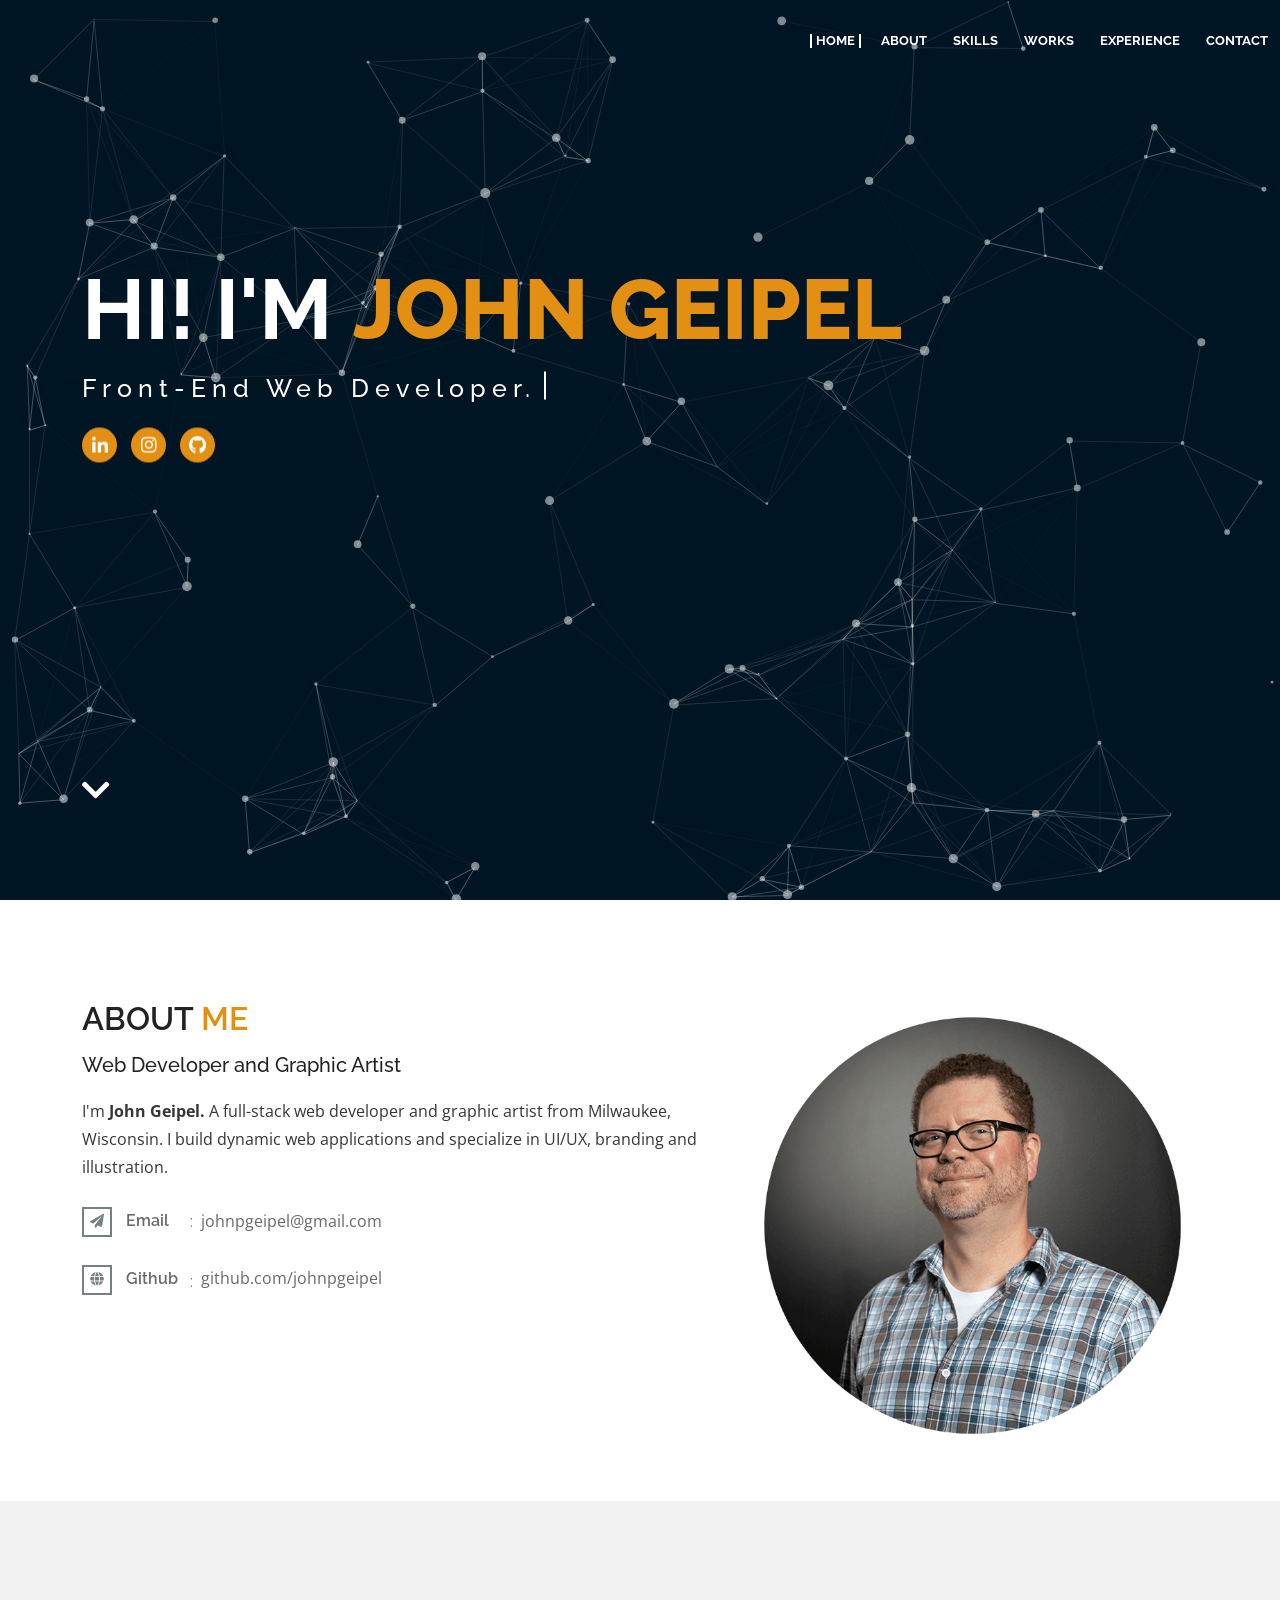
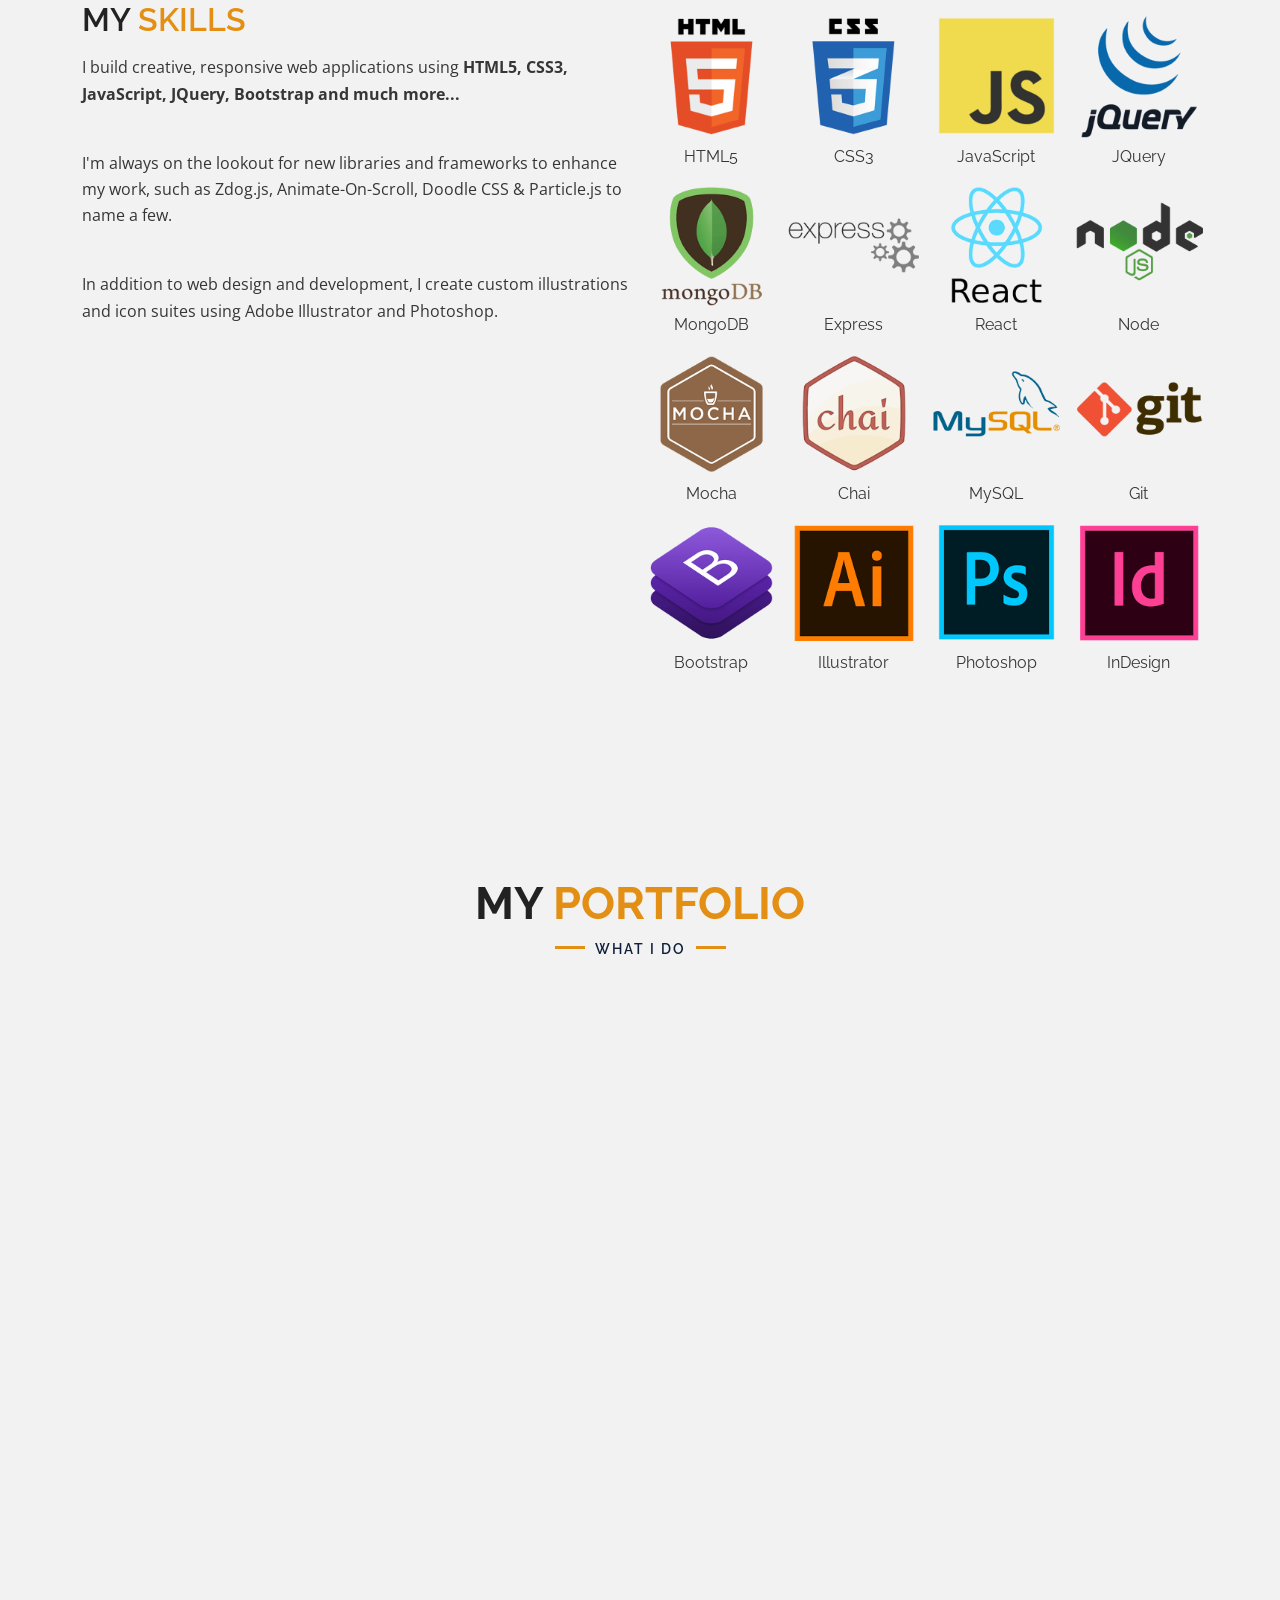
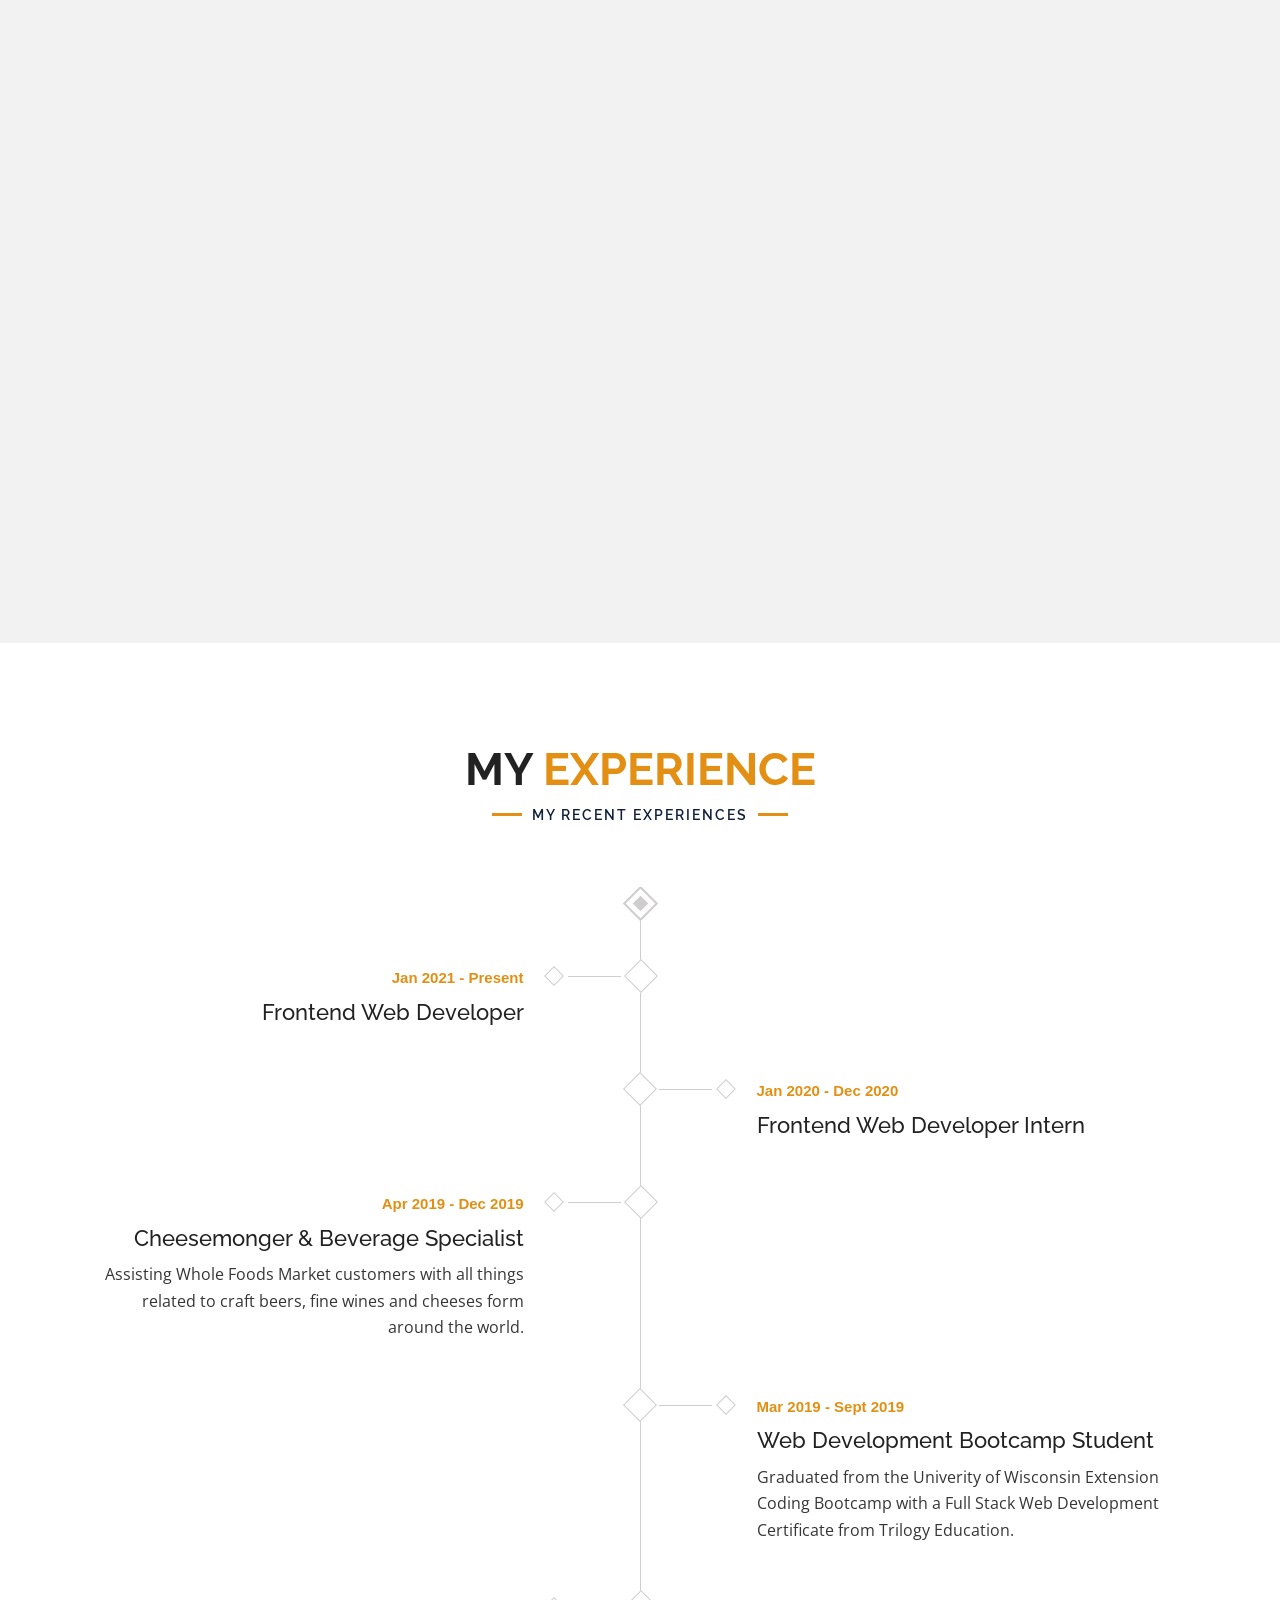
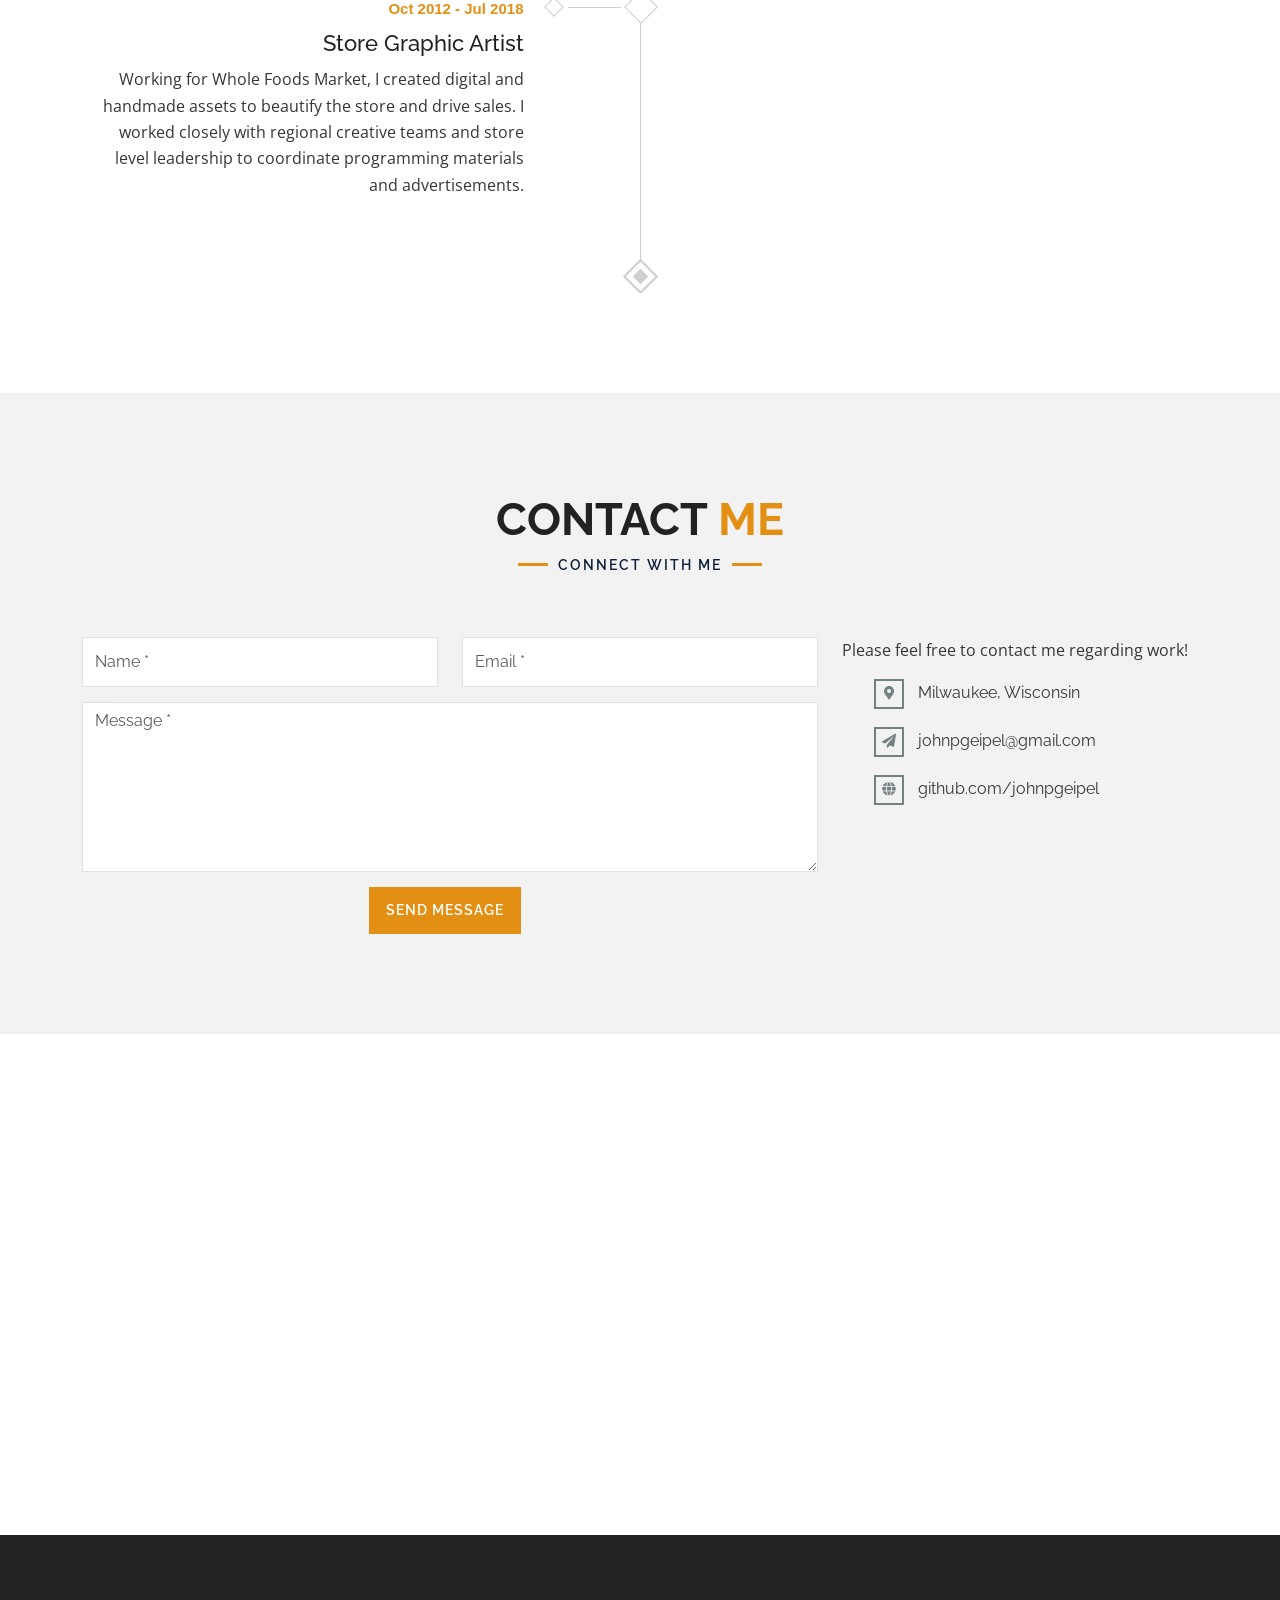
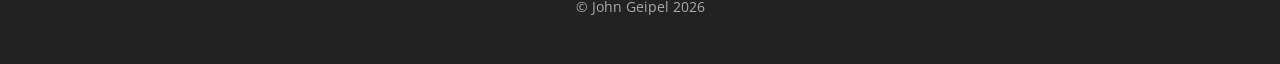
==== commit a964e222: "updates" ====
--- a/index.html
+++ b/index.html
@@ -29,159 +29,64 @@
         <!-- Google Fonts -->
         <link href="https://fonts.googleapis.com/css?family=Raleway:200,300,400,500,600,700,800,900%7cOpen+Sans:400,600,700,800" rel="stylesheet">
         <!--Site Main Style css-->
-        <link rel="stylesheet"  href="assets/css/style.css" >
-</head>
-
-<body>
-    <!-- <div class="preloader">
-        <div class="sk-three-bounce">
-            <div class="sk-child sk-bounce1"></div>
-            <div class="sk-child sk-bounce2"></div>
-            <div class="sk-child sk-bounce3"></div>
-        </div>
-    </div> -->
-
-        <!--Navbar Start-->
-    <!-- <nav id="home" class="navbar  navbar-expand-lg navbar-dark">
-        <div class="container">
-            <button class="navbar-toggler collapsed" type="button" data-toggle="collapse" data-target="#navbarCollapse" aria-controls="navbarCollapse" aria-expanded="false" aria-label="Toggle navigation">
-                <span class="navbar-toggler-icon"></span>
-            </button>
-            <div class="navbar-collapse collapse" id="navbarCollapse" style="background-color: none;">
-                <ul class="navbar-nav ml-auto">
-                    <li class="nav-item">
-                        <a href="#" class="nav-link active" data-scroll-nav="0" >Home</a>
-                    </li>
-                    <li class="nav-item">
-                        <a href="#" class="nav-link" data-scroll-nav="1" >About</a>
-                    </li>
-                    <li class="nav-item">
-                        <a href="#" class="nav-link" data-scroll-nav="2">Skills</a>
-                    </li>
-                    <li class="nav-item">
-                        <a href="#" class="nav-link" data-scroll-nav="3">Services</a>
-                    </li>
-                    <li class="nav-item">
-                        <a href="#" class="nav-link" data-scroll-nav="4">Works</a>
-                    </li>
-                    <li class="nav-item">
-                        <a href="#" class="nav-link" data-scroll-nav="5">Experience</a>
-                    </li>
-                    <li class="nav-item">
-                        <a href="#" class="nav-link" data-scroll-nav="6">Contact</a>
-                    </li>
-                </ul>
-            </div>
-        </div>
-    </nav> -->
-
-    <nav class="navbar navbar-expand-lg navbar-dark">
-        <div class="container-fluid">
-          <a class="navbar-brand" href="#"></a>
-          <button class="navbar-toggler" type="button" data-bs-toggle="collapse" data-bs-target="#navbarNav" aria-controls="navbarNav" aria-expanded="false" aria-label="Toggle navigation">
-            <span class="navbar-toggler-icon"></span>
-          </button>
-          <div class="collapse navbar-collapse" id="navbarNav">
-            <ul class="navbar-nav ml-auto">
-                <!--Nav Links-->
-                <li class="nav-item">
-                    <a href="#" class="nav-link active" data-scroll-nav="0" >Home</a>
-                </li>
-                <li class="nav-item">
-                    <a href="#" class="nav-link" data-scroll-nav="1" >About</a>
-                </li>
-                <li class="nav-item">
-                    <a href="#" class="nav-link" data-scroll-nav="2">Skills</a>
-                </li>
-                <!-- <li class="nav-item">
-                    <a href="#" class="nav-link" data-scroll-nav="3">Services</a>
-                </li> -->
-                <li class="nav-item">
-                    <a href="#" class="nav-link" data-scroll-nav="4">Works</a>
-                </li>
-                <li class="nav-item">
-                    <a href="#" class="nav-link" data-scroll-nav="5">Experience</a>
-                </li>
-                <li class="nav-item">
-                    <a href="#" class="nav-link" data-scroll-nav="6">Contact</a>
-                </li>
-            </ul>
-          </div>
-        </div>
-      </nav>
-
-    <!--Home Section Start-->
-    <section id="Particle-ground" class="banner" style="background-image: url('assets/images/banner/background.jpg')" data-stellar-background-ratio="5.2" data-scroll-index="0">
-        <div class="container banner-container" data-aos="fade-in">
-            <!--Banner Content-->
-            <div class="banner-div">
-                <h1>HI! I'M <span>JOHN GEIPEL</span></h1>
-                <p class="cd-headline clip is-full-width">
-                    <!-- <span>Professional </span> -->
-                    <span class="cd-words-wrapper">
-                        <b class="is-visible">Front End Web Developer</b>
-                        <!-- <b>Graphic Designer.</b> 
-                        <b>Illustrator.</b> -->
-                    </span>
-                </p>
-                <!--About Social Icons-->
-                <div class="social-icons mt-15">
-                        <!-- <a href="https://www.facebook.com/john.geipel"><i class="fab fa-facebook-f" data-aos="flip-right" data-aos-duration="500"></i></a> -->
-                        <a href="https://www.linkedin.com/in/johnpgeipel/"><i class="fab fa-linkedin-in" data-aos="flip-right" data-aos-duration="750"></i></a>
-                        <!-- <a href="#"><i class="fab fa-google-plus-g"></i></a> -->
-                        <!-- <a href="https://twitter.com/Johnny_Rocksalt"><i class="fab fa-twitter" data-aos="flip-right" data-aos-duration="1000"></i></a> -->
-                        <a href="https://www.instagram.com/johnny_rocksalt/"><i class="fab fa-instagram" data-aos="flip-right" data-aos-duration="1500"></i></a>
-                        <a href="https://github.com/johnpgeipel"><i class="fab fa-github" data-aos="flip-right" data-aos-duration="2000"></i></a>
-                </div>
-            </div>
-            <div class="arrow bounce">
-                <a class="fa fa-chevron-down fa-2x" href="#" data-scroll-nav="1"></a>
-            </div>
-        </div>
-    </section>
-        <!--About Section Start-->
-    <section id="about" class="about pt-100 pb-100" data-scroll-index="1">
-
-        <div class="container">
-            <div class="row">
-                <div class="col-lg-7 col-md-6">
-                    <!--About Content-->
-                    <div class="about-div">
-                        <div class="about-title">
-                            <h2>About <span>Me</span></h2>
-                            <h4>Front End Web Developer</h4>
-                        </div>
-                        <p>I'm <b>John Geipel.</b> Results-oriented Front-End Web Developer with 4+ years of experience developing and maintaining web applications for a digital marketing agency whose clients include multinational financial institutions, pharmaceutical and manufacturing companies. Proven ability to collaborate with clients in an Agile environment to deliver high-quality, user-friendly, and responsive web experiences. Skilled in React, Javascript, HTML5, CSS3 as well as various CMS platforms and frameworks.</p>
-                        <div class="table-responsive">
-                            <table class="info-table">
-                                <tbody>
-                                    <!-- <tr>
-                                        <th>
-                                            <i class="hidden-xs fas fa-phone"></i>
-                                            <span>Call</span>
-                                        </th>
-                                        <td><a href="tel:+14145204668"></a>+1.414.520.4668</td>
-                                    </tr> -->
-                                    <tr>
-                                        <th>
-                                            <i class="hidden-xs  fas fa-paper-plane"></i>
-                                            <span>Email</span>
-                                        </th>
-                                        <td><a href="mailto:johnpgeipel@gmail.com">johnpgeipel@gmail.com</a></td>
-                                    </tr>
-                                    <tr>
-                                        <th>
-                                            <i class="hidden-xs fas fa-globe"></i>
-                                            <span>Github</span>
-                                        </th>
-                                        <td><a target="blank" href="https://github.com/johnpgeipel">github.com/johnpgeipel</a></td>
-                                    </tr>
-                                </tbody>
-                            </table>
-                        </div>
-                        <!-- <span class="about-btn">
-                            <a class="div-btn" href="https://drive.google.com/open?id=1ta1IEpPlW6mxu3GTeXm8mWdRZez-5TGq">Download CV</a>
-                        </span> -->
+        <link rel="stylesheet" href="assets/css/style.css" >
+    </head>
+    <body>
+        <nav class="navbar navbar-expand-lg navbar-dark">
+            <div class="container-fluid">
+                 
+                <button class="navbar-toggler" type="button" data-bs-toggle="collapse" data-bs-target="#navbarNav" aria-controls="navbarNav" aria-expanded="false" aria-label="Toggle navigation">
+                    <span class="navbar-toggler-icon"></span>
+                </button>
+                <div class="collapse navbar-collapse" id="navbarNav">
+                    <ul class="navbar-nav ml-auto">
+                        <!--Nav Links-->
+                        <li class="nav-item">
+                            <a href="#" class="nav-link active" data-scroll-nav="0" aria-label="Home">Home</a>
+                        </li>
+                        <li class="nav-item">
+                            <a href="#" class="nav-link" data-scroll-nav="1" aria-label="About Section">About</a>
+                        </li>
+                        <li class="nav-item">
+                            <a href="#" class="nav-link" data-scroll-nav="2" aria-label="Skills Section">Skills</a>
+                        </li>
+                        <!-- <li class="nav-item">
+                            <a href="#" class="nav-link" data-scroll-nav="3" aria-label="Services Section">Services</a>
+                        </li> -->
+                        <li class="nav-item">
+                            <a href="#" class="nav-link" data-scroll-nav="4" aria-label="Portfolio Section">Works</a>
+                        </li>
+                        <li class="nav-item">
+                            <a href="#" class="nav-link" data-scroll-nav="5" aria-label="Experience Section">Experience</a>
+                        </li>
+                        <li class="nav-item">
+                            <a href="#" class="nav-link" data-scroll-nav="6" aria-label="Contact Section">Contact</a>
+                        </li>
+                    </ul>
+                </div>
+            </div>
+        </nav>
+        <!--Home Section Start-->
+        <section id="Particle-ground" class="banner" style="background-image: url('assets/images/banner/background.jpg'); background: #001524;" data-stellar-background-ratio="5.2" data-scroll-index="0">
+            <div class="container banner-container">
+                <!--Banner Content-->
+                <div class="banner-div">
+                    <h1>HI! I'M <span>JOHN GEIPEL</span></h1>
+                    <p class="cd-headline clip is-full-width">
+                        <!-- <span>Professional </span> -->
+                        <span class="cd-words-wrapper">
+                            <b class="is-visible">Front-End Web Developer.</b>
+                            <!-- <b>Graphic Designer.</b> 
+                            <b>Illustrator.</b> -->
+                        </span>
+                    </p>
+                    <!--About Social Icons-->
+                    <div class="social-icons mt-15">
+                        <!-- <a href="https://www.facebook.com/john.geipel" aria-label="Facebook Link"><i class="fab fa-facebook-f" data-aos="flip-right" data-aos-duration="500"></i></a> -->
+                        <a href="https://www.linkedin.com/in/johnpgeipel/" aria-label="Linkedin Link"><i class="fab fa-linkedin-in" data-aos="flip-right" data-aos-duration="750"></i></a>
+                        <!-- <a href="https://twitter.com/Johnny_Rocksalt" aria-label="Twitter Link"><i class="fab fa-twitter" data-aos="flip-right" data-aos-duration="1000"></i></a> -->
+                        <a href="https://www.instagram.com/johnny_rocksalt/" aria-label="Instagram Link"><i class="fab fa-instagram" data-aos="flip-right" data-aos-duration="1500"></i></a>
+                        <a href="https://github.com/johnpgeipel" aria-label="Github Link"><i class="fab fa-github" data-aos="flip-right" data-aos-duration="2000"></i></a>
                     </div>
                 </div>
                 <div class="arrow bounce">
@@ -216,21 +121,22 @@
                                                 <i class="hidden-xs fas fa-paper-plane"></i>
                                                 <span>Email</span>
                                             </th>
-                                            <td>johnpgeipel@gmail.com</td>
+                                            <td><a href="mailto:johnpgeipel@gmail.com">johnpgeipel@gmail.com</td>
                                         </tr>
                                         <tr>
                                             <th>
                                                 <i class="hidden-xs fas fa-globe"></i>
                                                 <span>Github</span>
                                             </th>
-                                            <td>github.com/johnpgeipel</td>
+                                            <td><a href="https://github.com/johnpgeipel">github.com/johnpgeipel</a>
+                                            </td>
                                         </tr>
                                     </tbody>
                                 </table>
                             </div>
-                            <span class="about-btn">
+                            <!-- <span class="about-btn">
                                 <a class="div-btn" aria-label="Download CV" href="https://drive.google.com/open?id=1ta1IEpPlW6mxu3GTeXm8mWdRZez-5TGq">Download CV</a>
-                            </span>
+                            </span> -->
                         </div>
                     </div>
                     <div class="col-lg-5 col-md-6">
@@ -255,105 +161,14 @@
                             <p>In addition to web design and development, I create custom illustrations and icon suites using Adobe Illustrator and Photoshop.</p>
                         </div>
                     </div>
-                </div>
-            </div>
-        </div>
-    </section>
-        <!--Services Section Start-->
-    <!-- <section class="services pt-100 pb-100" data-scroll-index="3">
-        <div class="container">
-            <div class="row">
-                <div class="col">
-                    <div class="section-title">
-                        <div class="main-title">
-                            <h4>My <span>Services</span></h4>
-                            <h6>What i offer</h6>
-                        </div>
-                    </div>
-                </div>
-            </div>
-            <div class="row">
-                <div class="col-md-4">
-                    <div class="service-item">
-                        <div class="service-icon">
-                            <i class="fas fa-paint-brush"></i>
-                        </div>
-                        <h2>Theme Development</h2>
-                    </div>
-                </div>
-                <div class="col-md-4">
-                    <div class="service-item">
-                        <div class="service-icon">
-                            <i class="fas fa-desktop"></i>
-                        </div>
-                        <h2>Website Design</h2>
-                    </div>
-                </div>
-                <div class="col-md-4">
-                    <div class="service-item">
-                        <div class="service-icon">
-                            <i class="fas fa-quidditch"></i>
-                        </div>
-                        <h2>UI/UX Design</h2>
-                    </div>
-                </div>
-                <div class="col-md-4">
-                    <div class="service-item">
-                        <div class="service-icon">
-                            <i class="fas fa-camera"></i>
-                        </div>
-                        <h2>Graphic Design</h2>
-                    </div>
-                </div>
-                <div class="col-md-4">
-                    <div class="service-item">
-                        <div class="service-icon">
-                            <i class="fas fa-user"></i>
-                        </div>
-                        <h2>Illustration</h2>
-                    </div>
-                </div>
-                <div class="col-md-4">
-                    <div class="service-item">
-                        <div class="service-icon">
-                            <i class="fa fa-font"></i>
-                        </div>
-                        <h2>Typography</h2>
-                    </div>
-                </div>
-            </div>
-        </div>
-    </section> -->
-    
-        <!--Portfolio Section Start-->
-    <section class="portfolio bg-gray pt-100 pb-100" data-scroll-index="4">
-        <div class="container">
-            <div class="row">
-                <div class="col">
-                    <div class="section-title">
-                        <div class="main-title">
-                            <h4>My <span>Portfolio</span></h4>
-                            <h6>What i do</h6>
-                        </div>
-                    </div>
-                </div>
-            </div>
-            <div class="row portfolio-section">
-                <!--Portfolio Item-->
-                <div data-aos="zoom-in" class="col-lg-4 col-md-6 item application development">
-                    <div class="portfolio-item">
-                        <img src="assets/images/portfolio/train_activity.PNG" alt="All Aboard">
-                        <div class="item-overlay">
-                            <h6>All Aboard<br>Application</h6>
-                            <div class="icons">
-                                <span class="icon">
-                                    <span class="port-link">
-                                        <a href="assets/images/portfolio/train_activity.PNG">
-                                            <i class="fa fa-search"></i>
-                                        </a>
-                                    </span>
-                                    <a href="train-project-details.html">
-                                        <i class="fas fa-link"></i>
+                        <div class="col-lg-6">
+                            <div class="row">
+                                <div class="column">
+                                    <img loading="lazy" data-aos="zoom-in" id="badge"  alt="badge" src="./assets/images/code logos/html5.png">
+                                    <div class="text-center">HTML5</div>
+                                    <a href="https://www.mongodb.com/" aria-label="Mongo link">
+                                        <img loading="lazy" data-aos="zoom-in" id="badge badge-link" alt="badge" src="assets\images\code logos\mongodb.png">
+                                        <div class="text-center">MongoDB</div>
                                     </a>
                                     <a href="https://mochajs.org/" aria-label="Mocha link">
                                         <img loading="lazy" data-aos="zoom-in" id="badge badge-link" alt="badge" src="./assets/images/code logos/mocha.png">
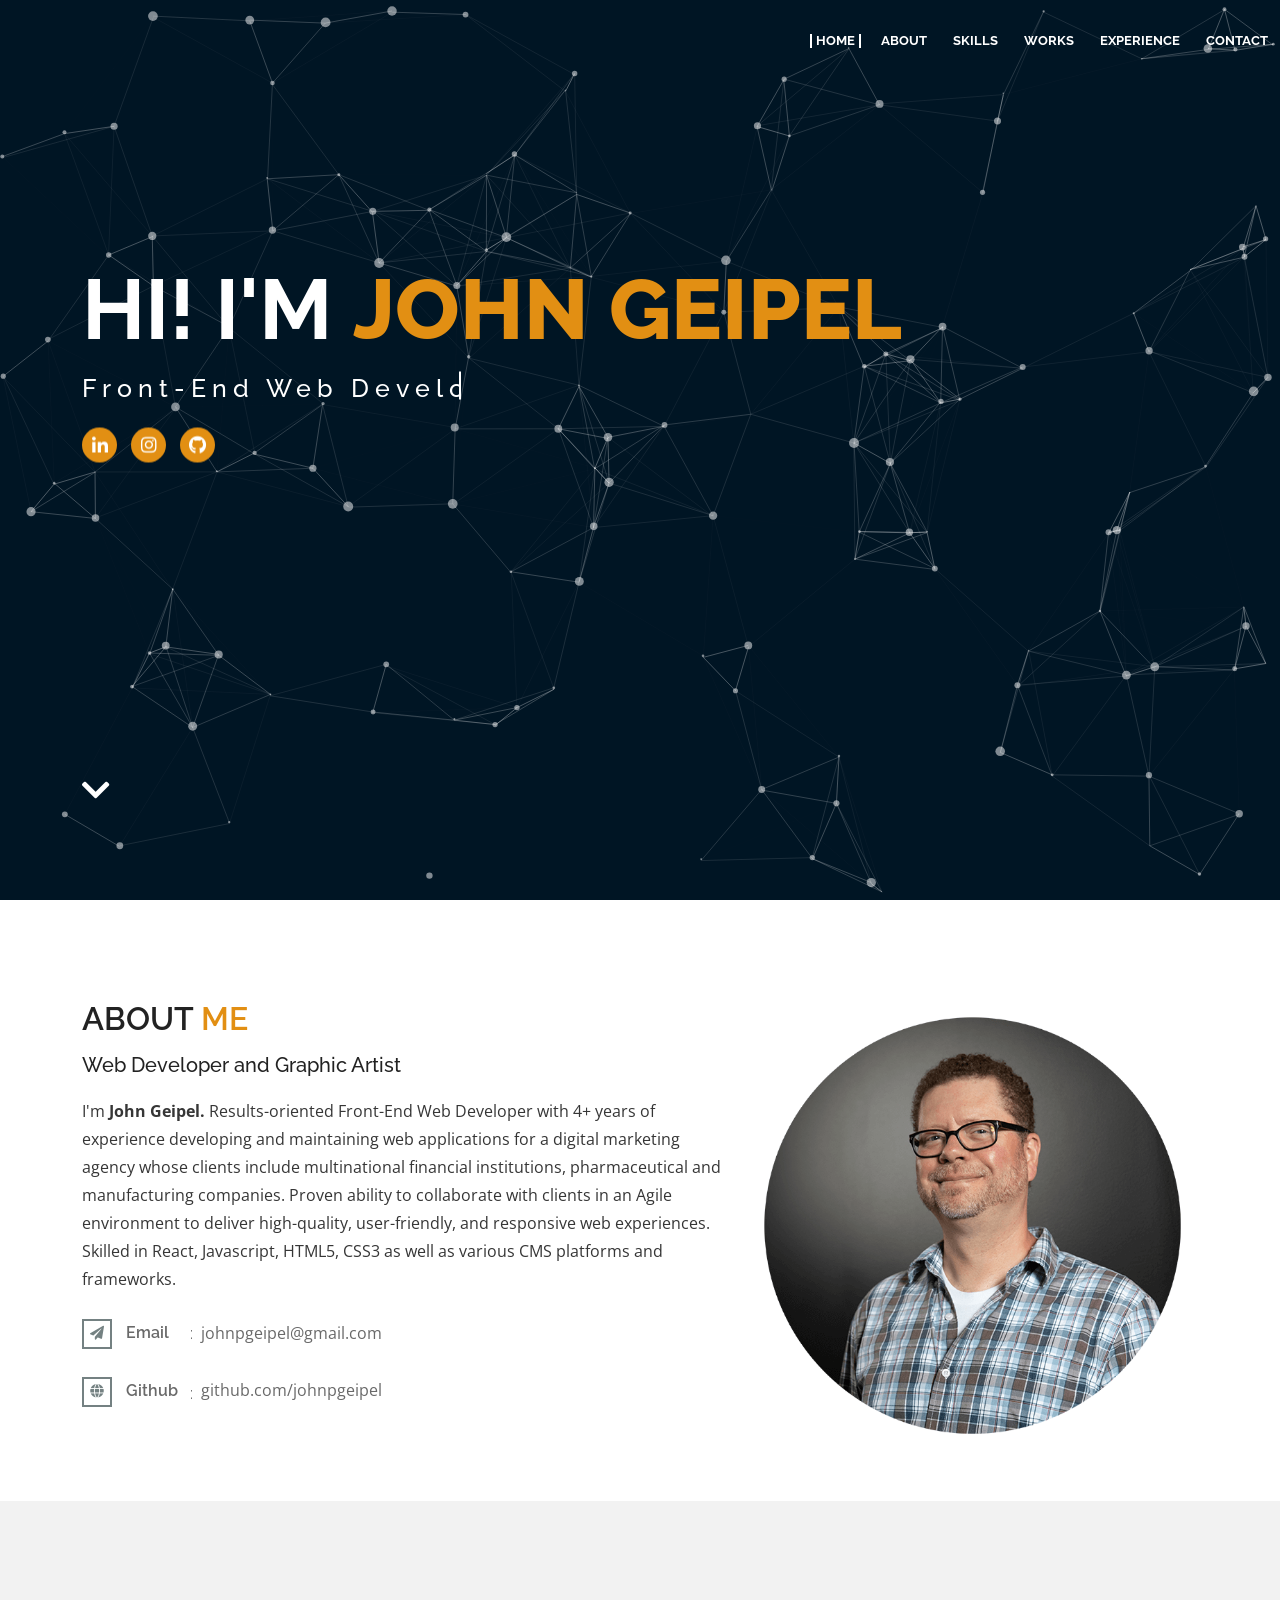
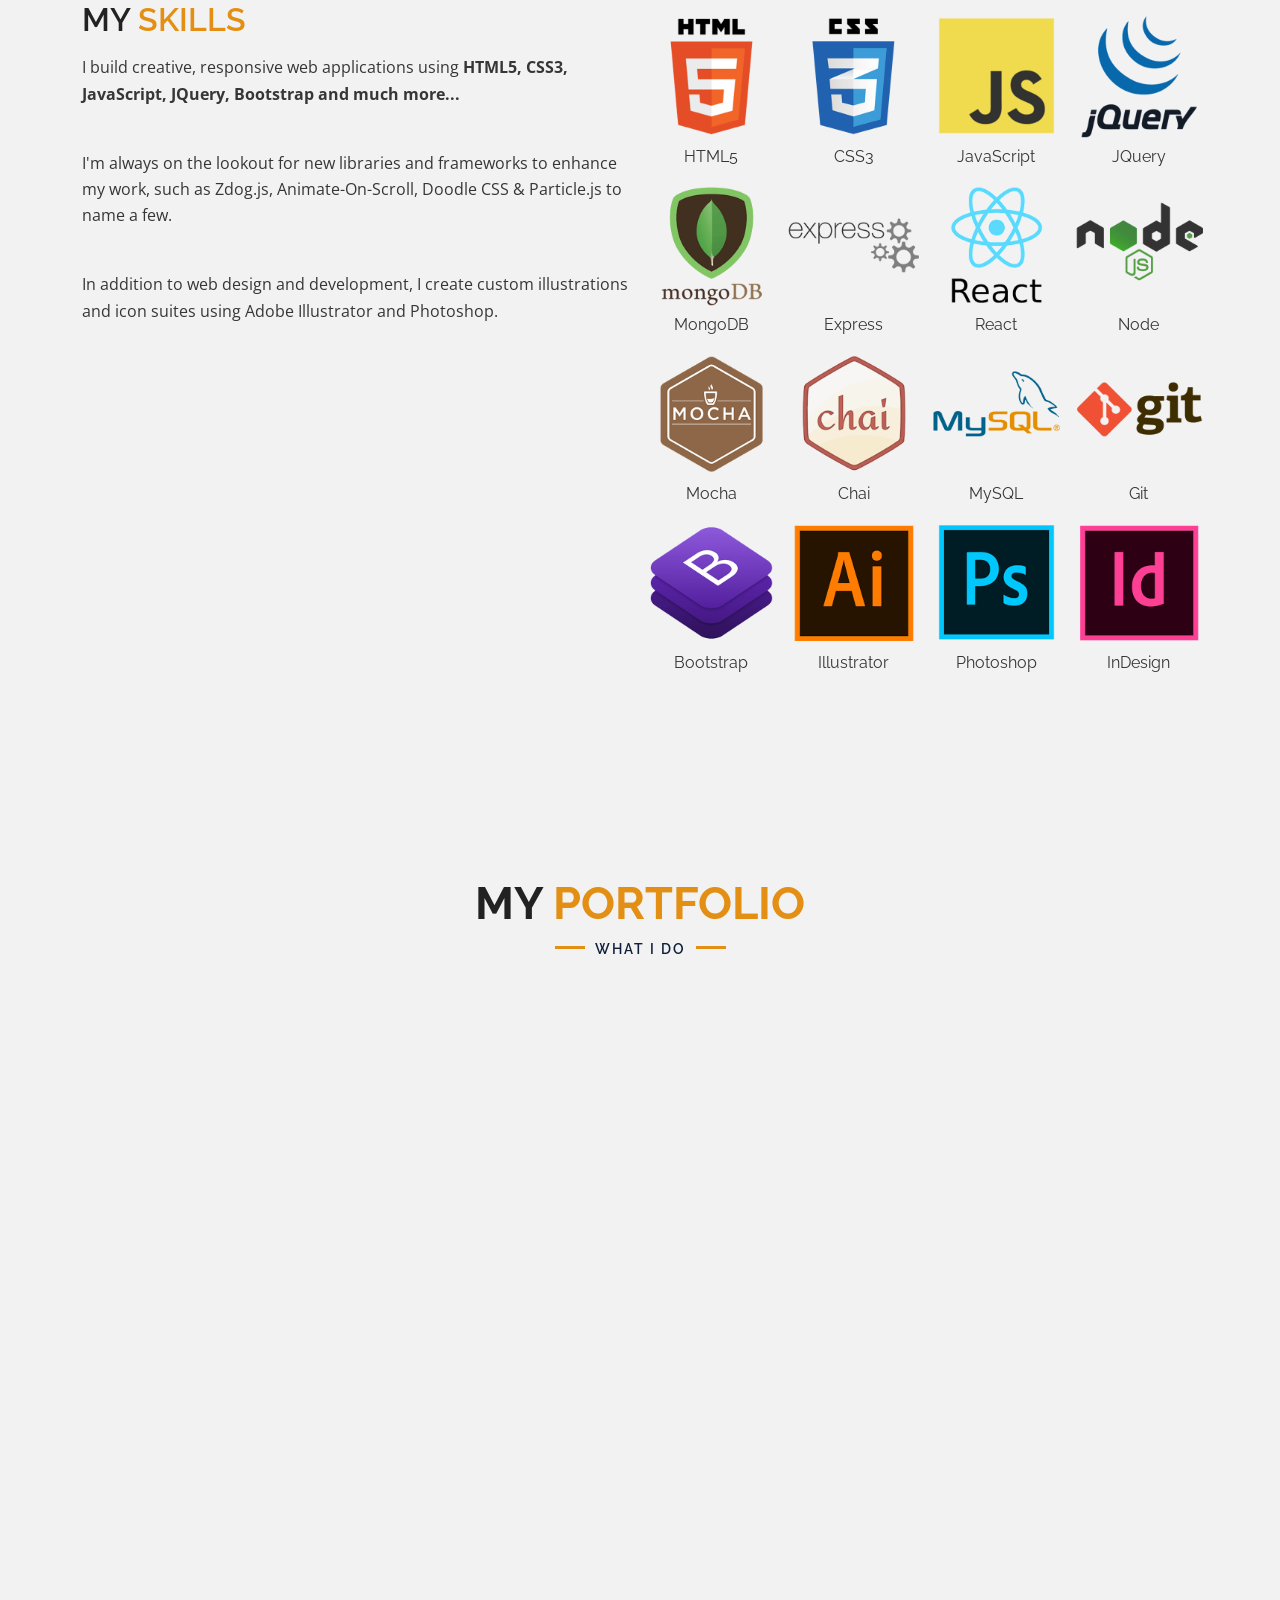
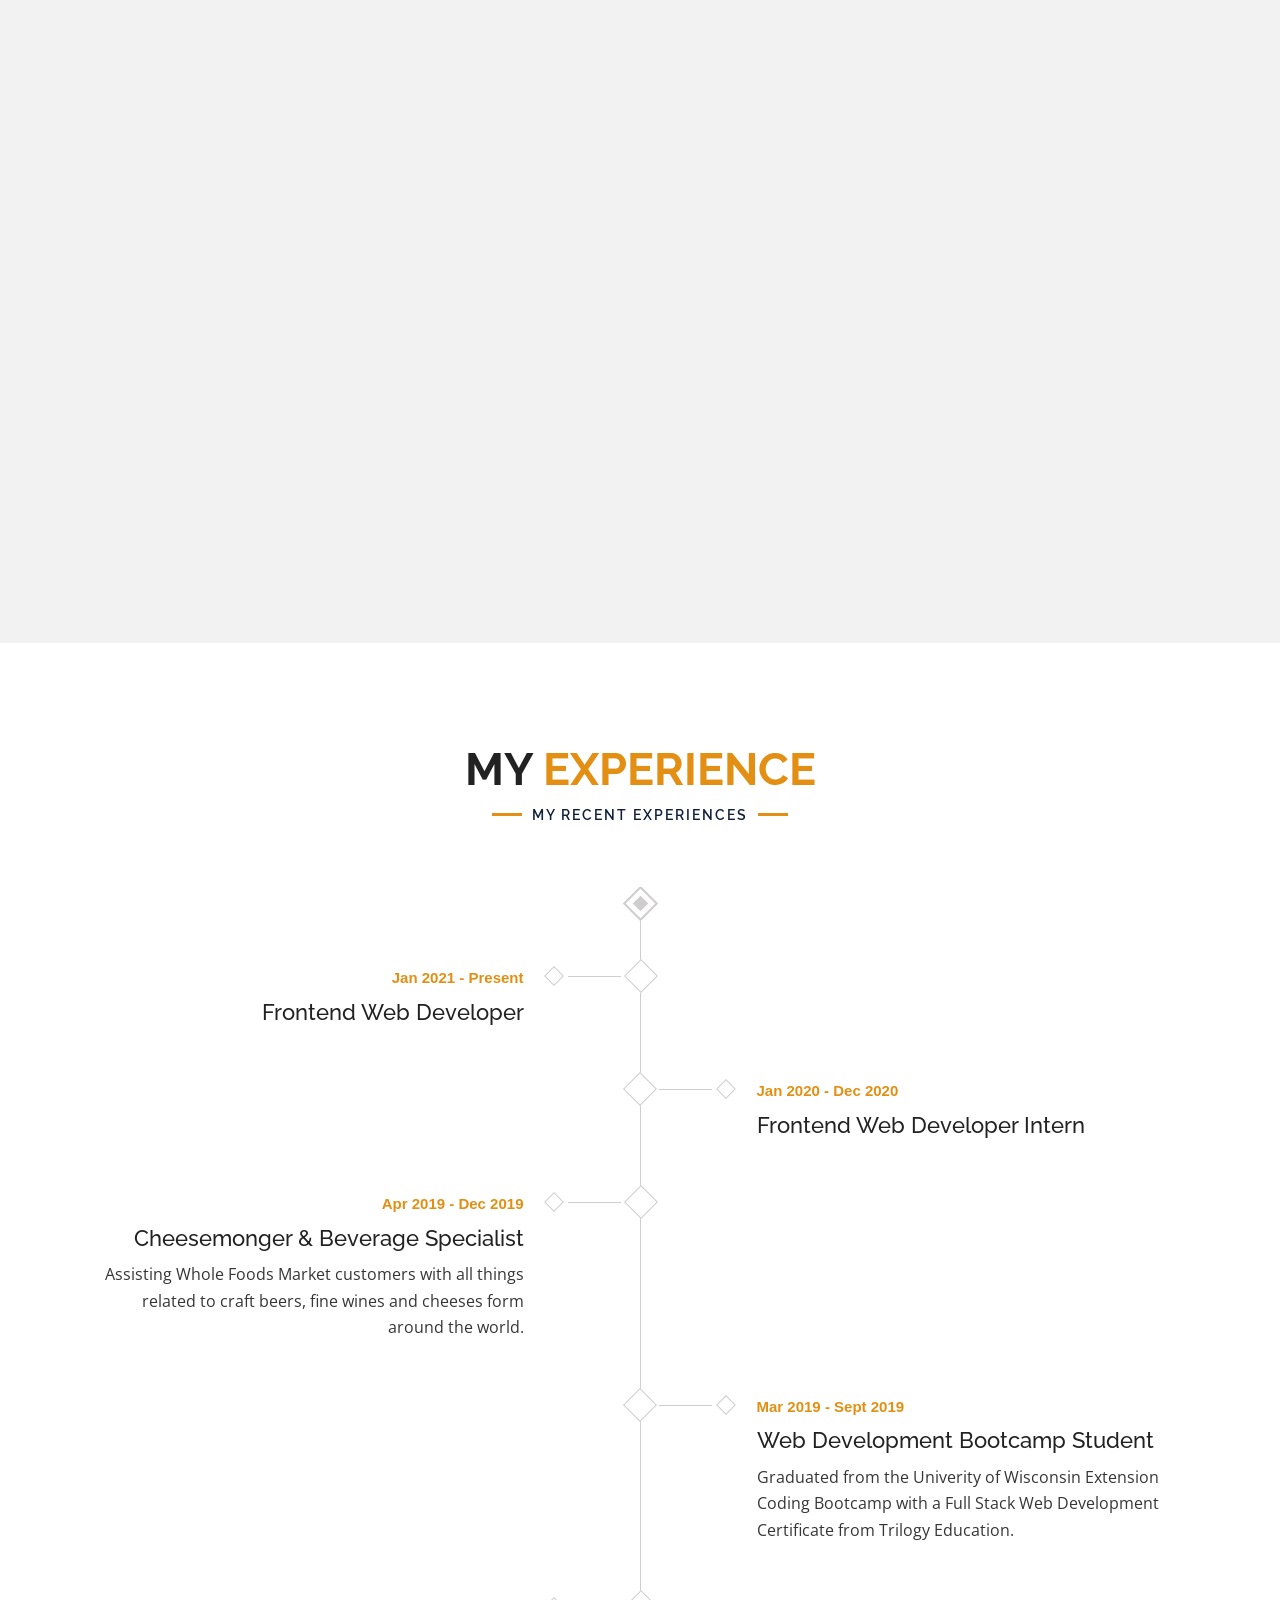
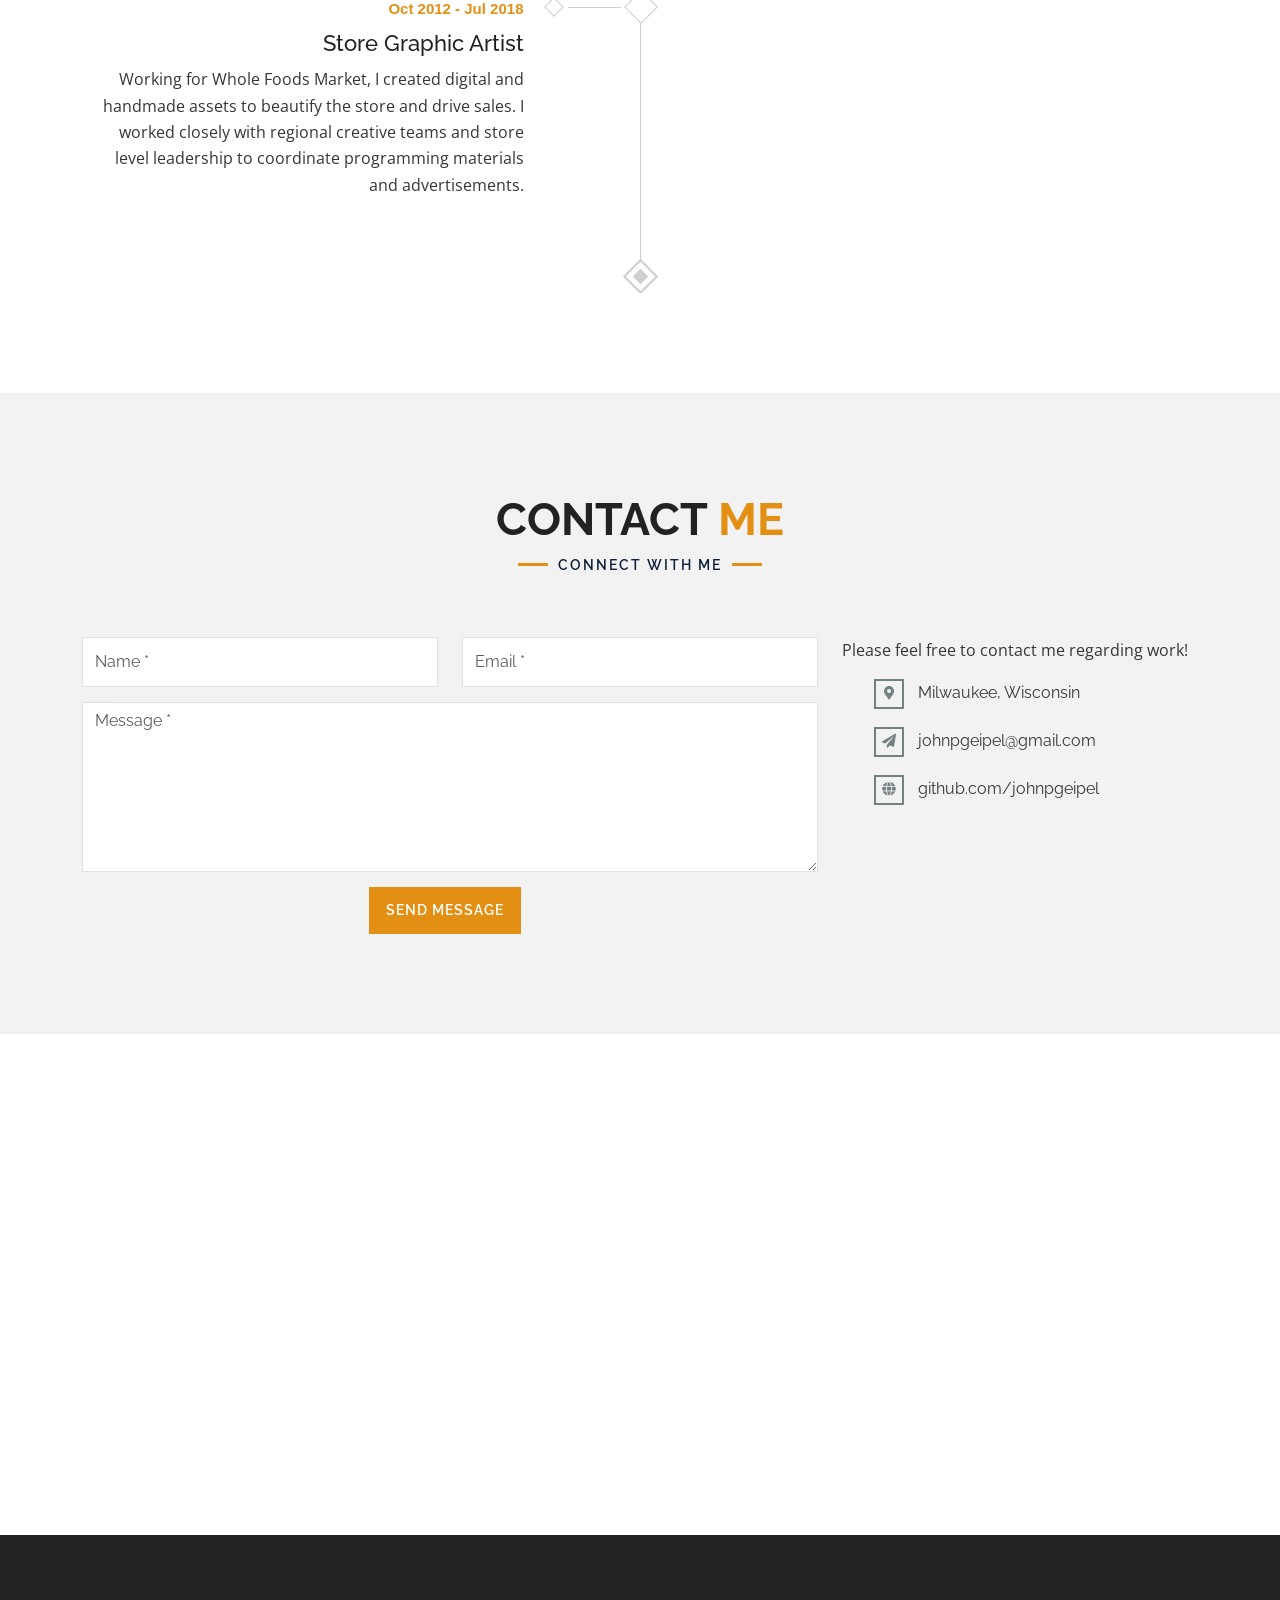
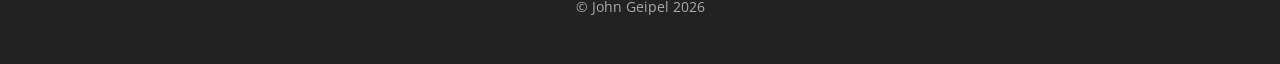
==== commit 965c6ea4: "summary update" ====
--- a/index.html
+++ b/index.html
@@ -105,7 +105,7 @@
                                 <h2>About <span>Me</span></h2>
                                 <h4> Web Developer and Graphic Artist</h4>
                             </div>
-                            <p>I'm <b>John Geipel.</b> A full-stack web developer and graphic artist from Milwaukee, Wisconsin. I build dynamic web applications and specialize in UI/UX, branding and illustration.</p>
+                            <p>I'm <b>John Geipel.</b> Results-oriented Front-End Web Developer with 4+ years of experience developing and maintaining web applications for a digital marketing agency whose clients include multinational financial institutions, pharmaceutical and manufacturing companies. Proven ability to collaborate with clients in an Agile environment to deliver high-quality, user-friendly, and responsive web experiences. Skilled in React, Javascript, HTML5, CSS3 as well as various CMS platforms and frameworks.</p>
                             <div class="table-responsive">
                                 <table class="info-table">
                                     <tbody>
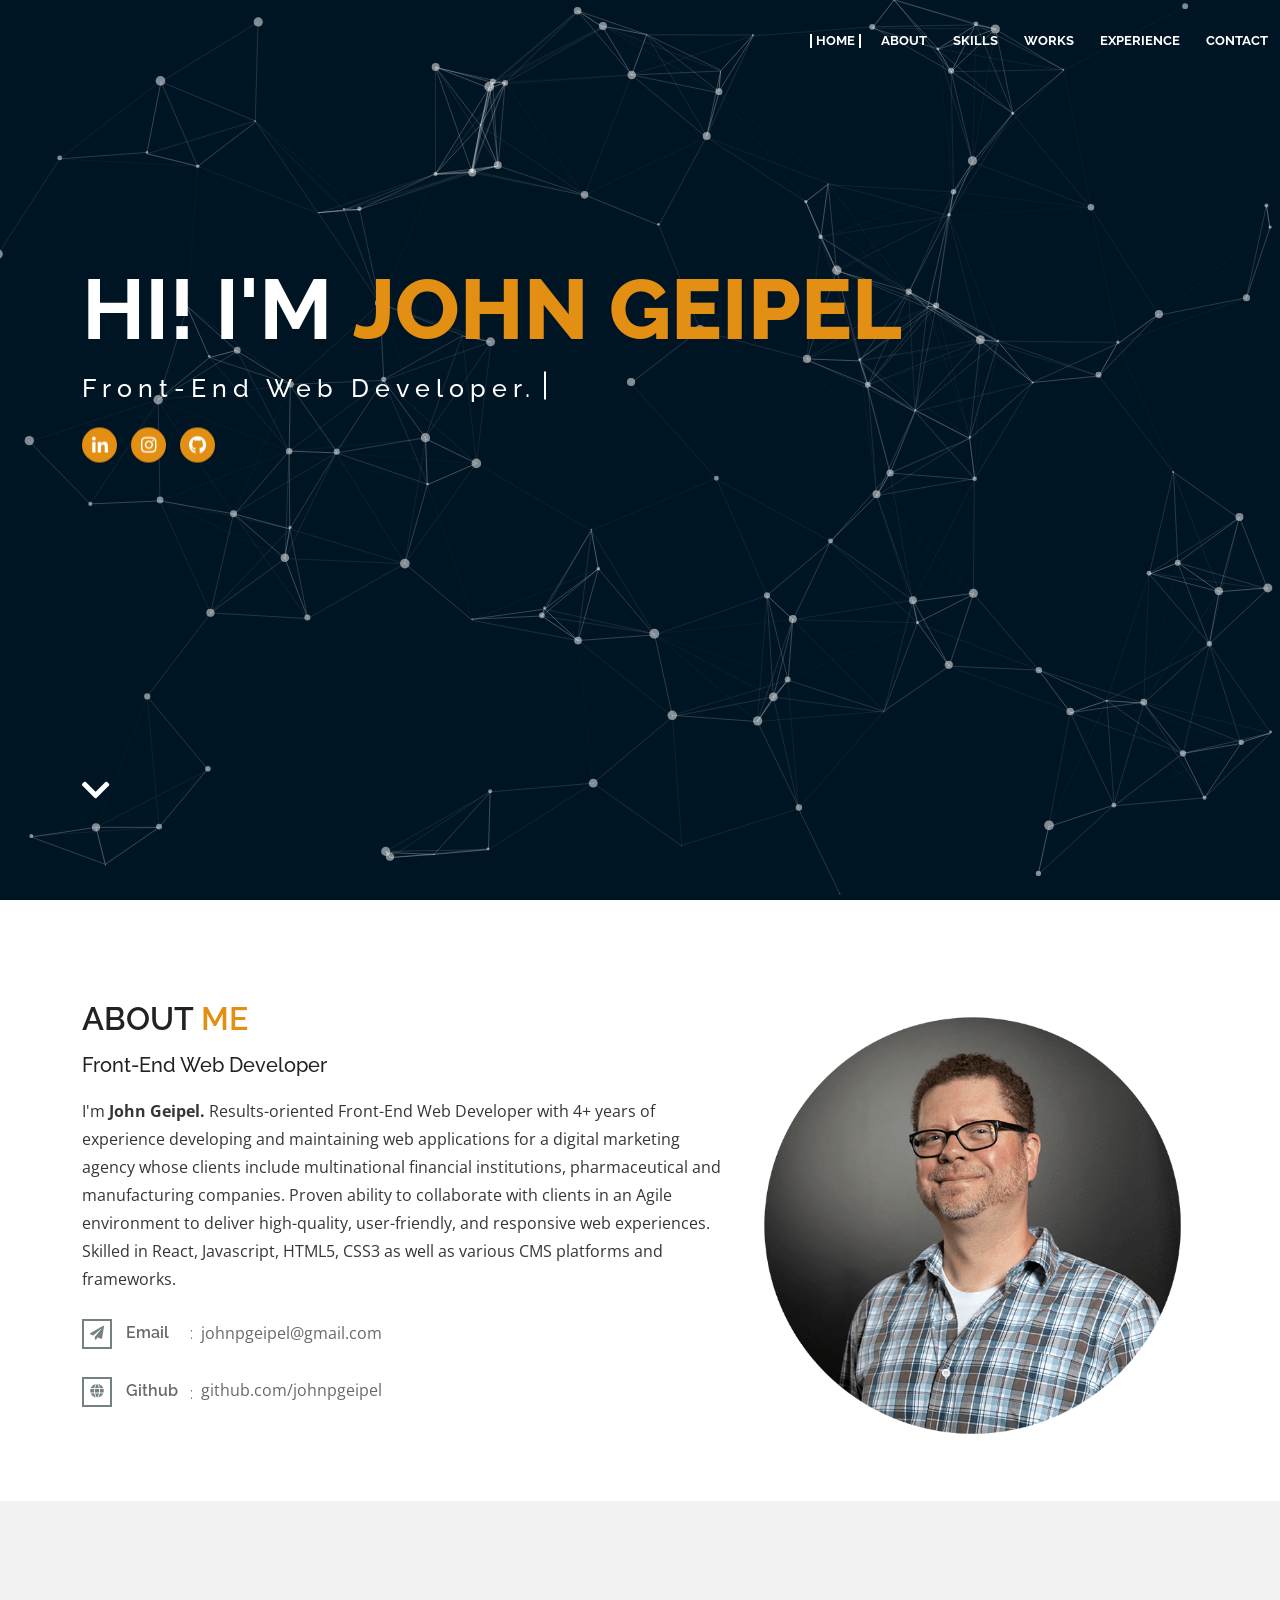
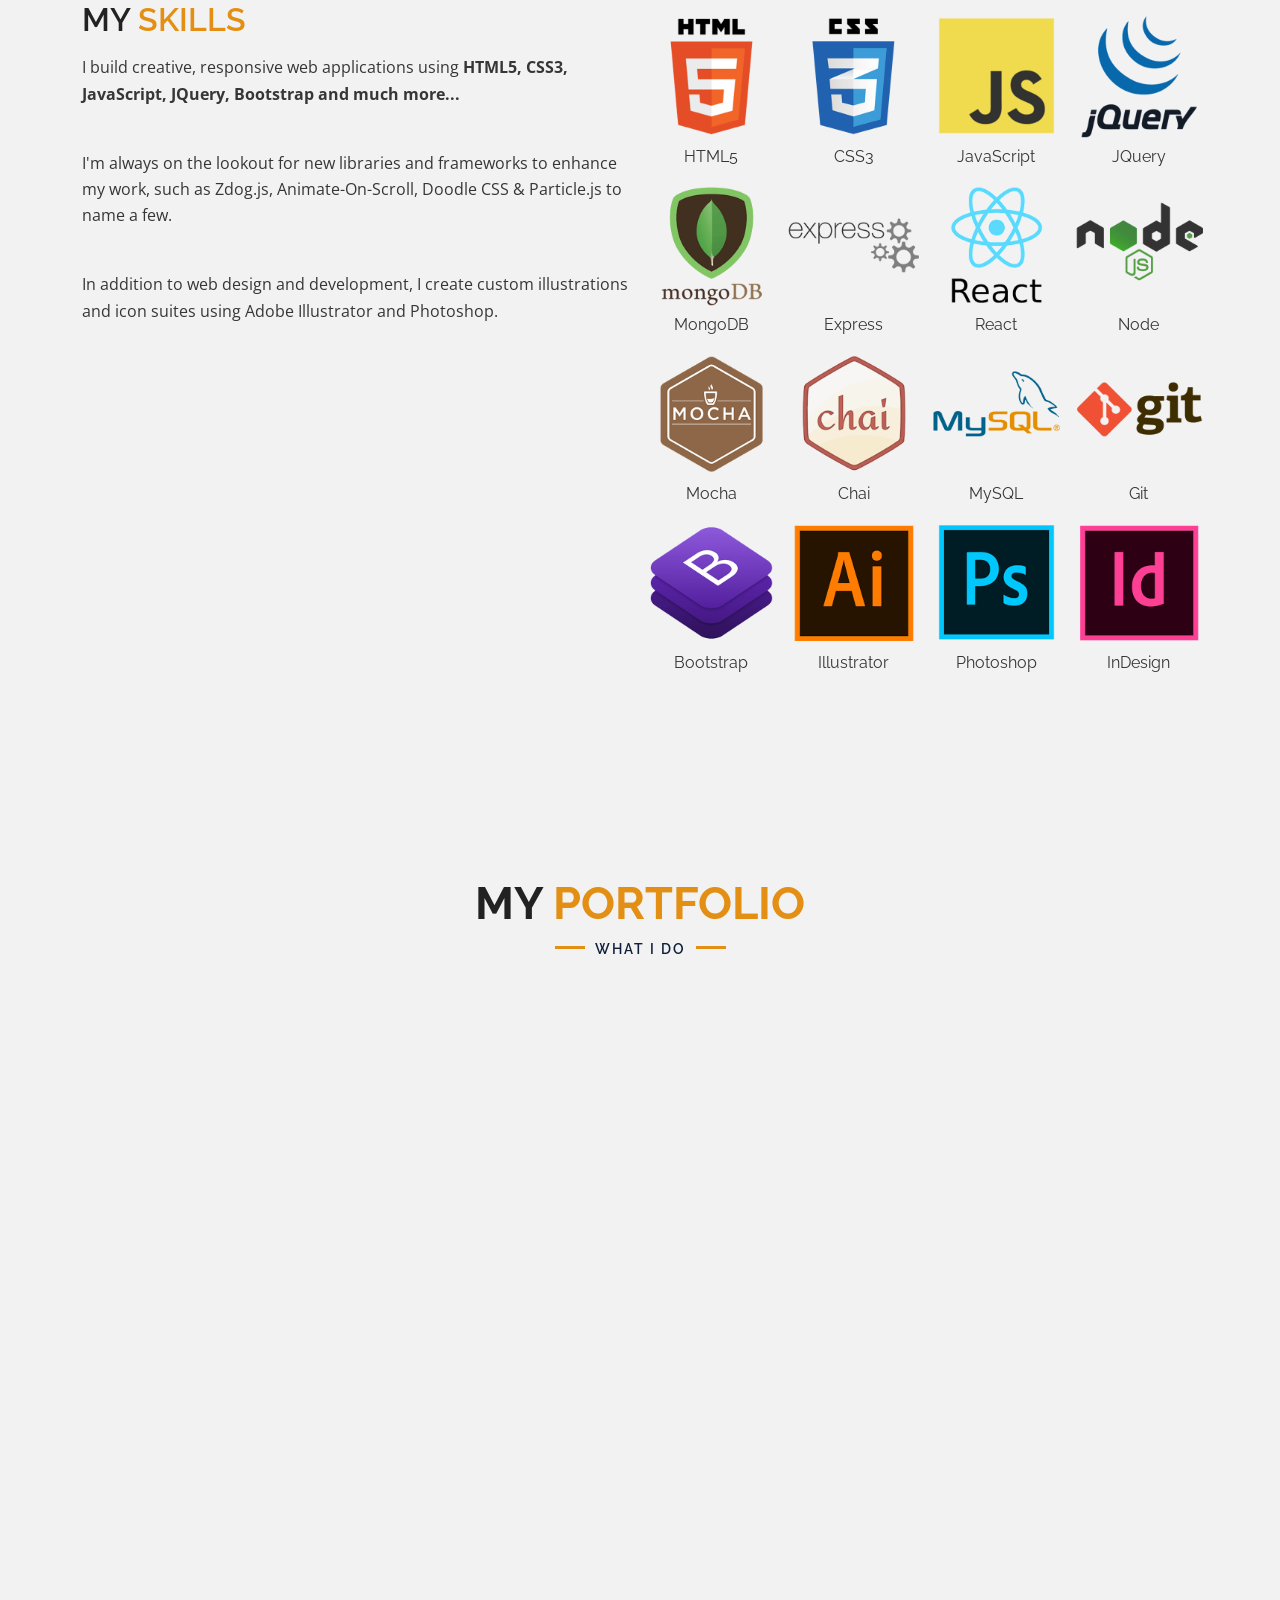
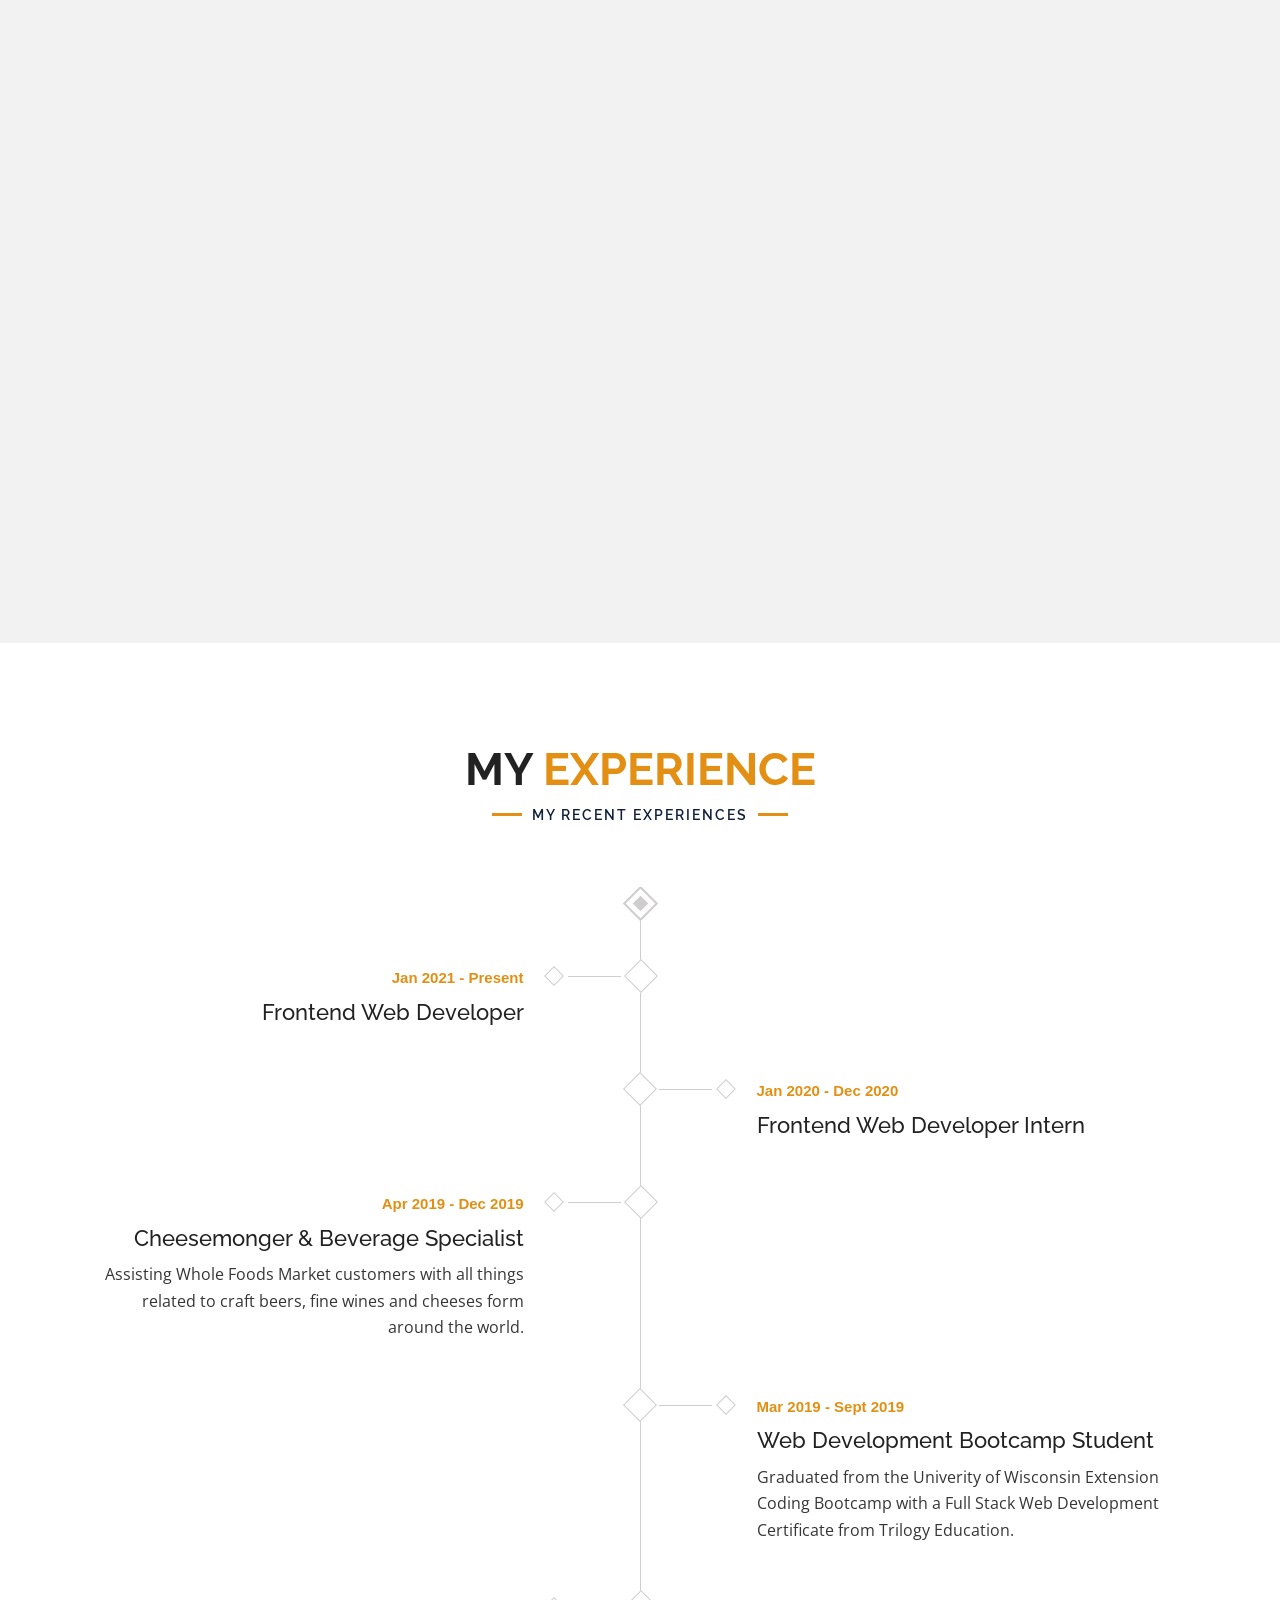
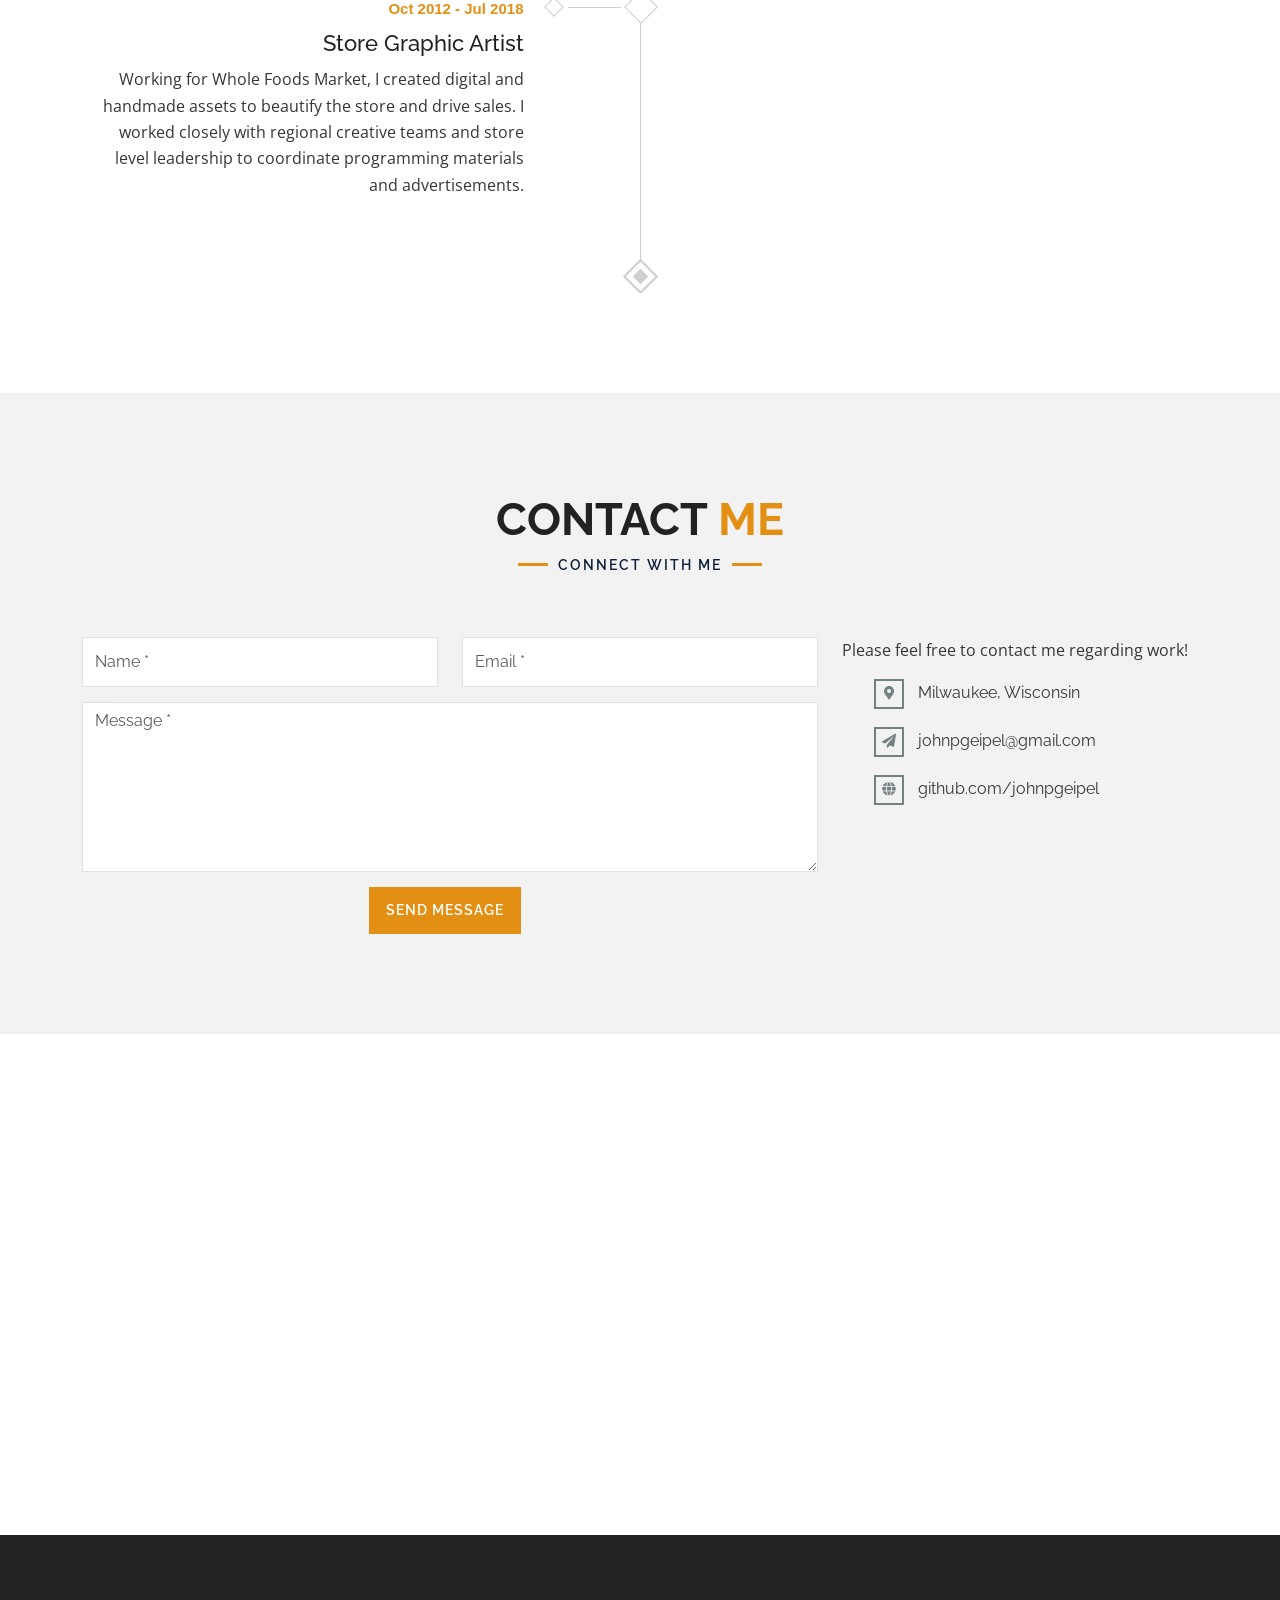
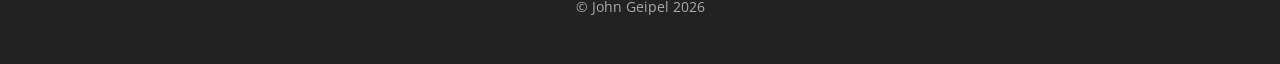
==== commit 80aa9881: "updates" ====
--- a/index.html
+++ b/index.html
@@ -103,7 +103,7 @@
                         <div class="about-div">
                             <div class="about-title">
                                 <h2>About <span>Me</span></h2>
-                                <h4> Web Developer and Graphic Artist</h4>
+                                <h4>Front-End Web Developer</h4>
                             </div>
                             <p>I'm <b>John Geipel.</b> Results-oriented Front-End Web Developer with 4+ years of experience developing and maintaining web applications for a digital marketing agency whose clients include multinational financial institutions, pharmaceutical and manufacturing companies. Proven ability to collaborate with clients in an Agile environment to deliver high-quality, user-friendly, and responsive web experiences. Skilled in React, Javascript, HTML5, CSS3 as well as various CMS platforms and frameworks.</p>
                             <div class="table-responsive">
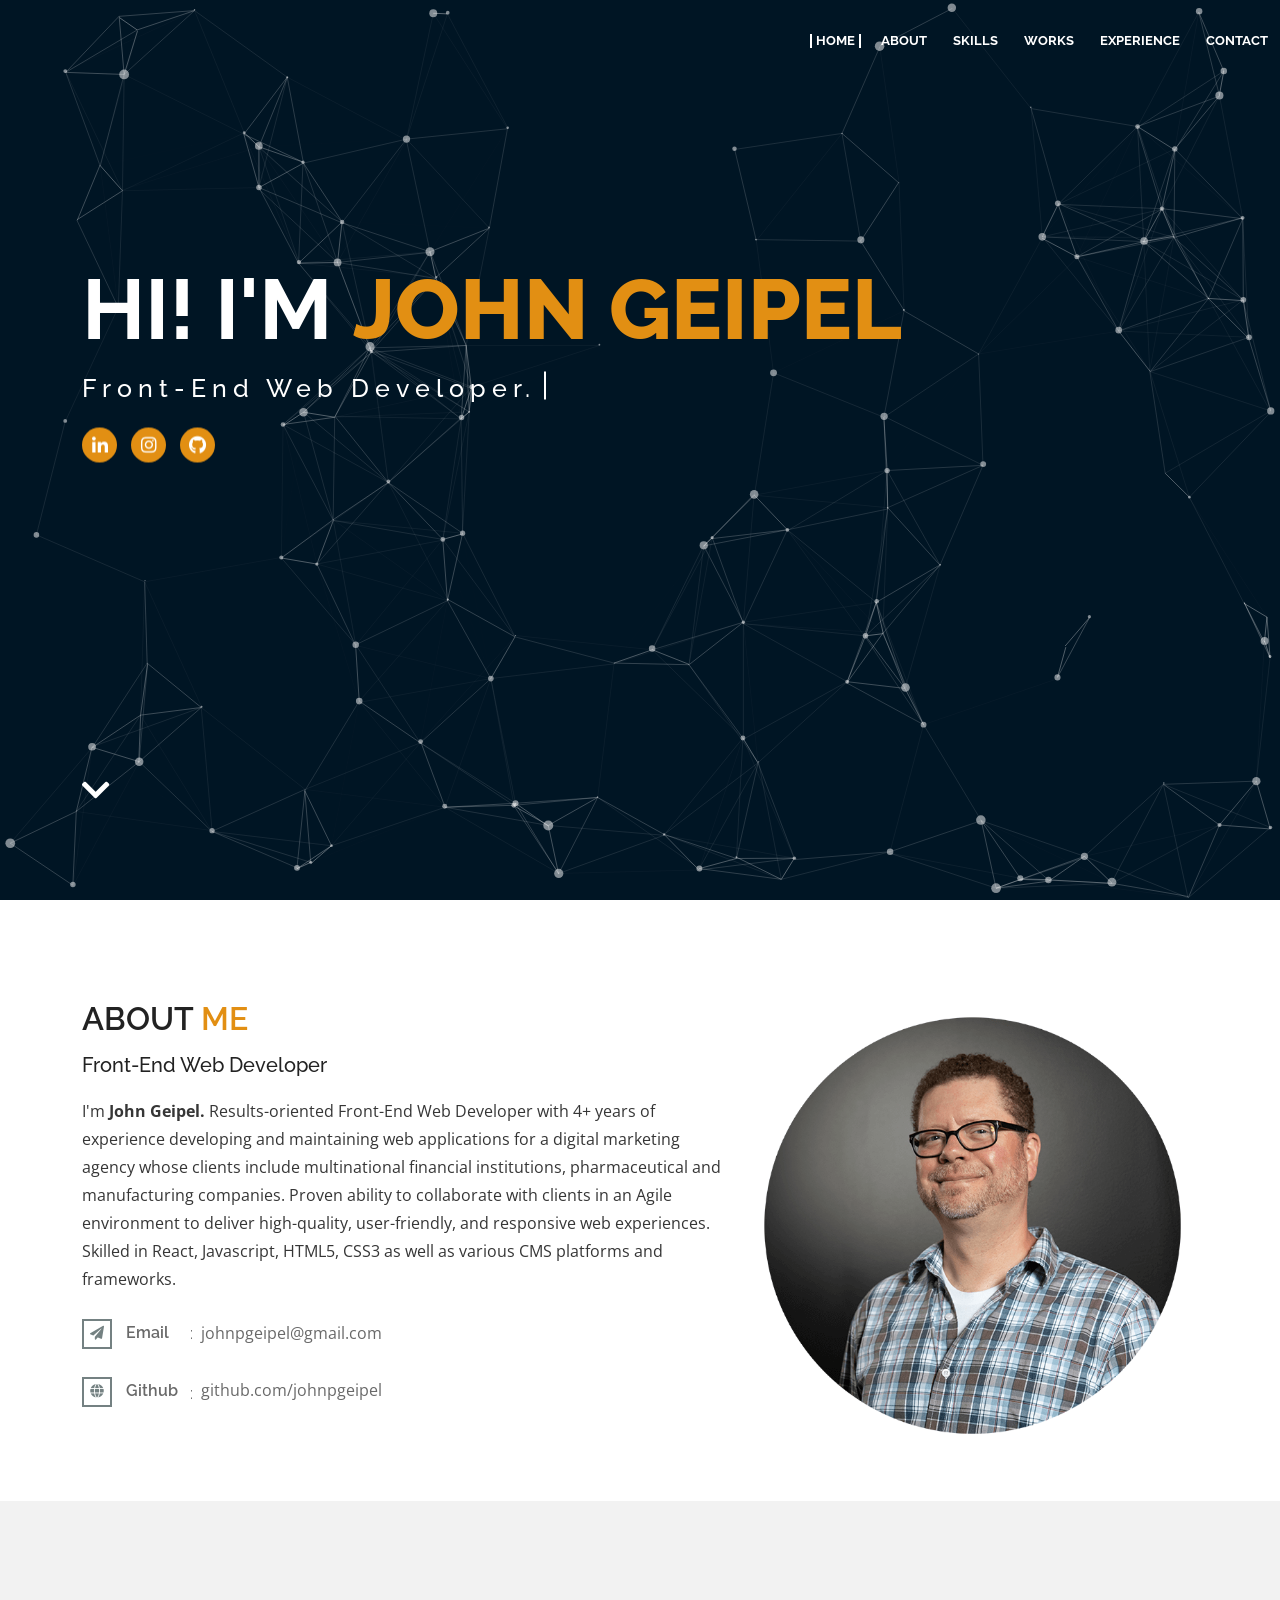
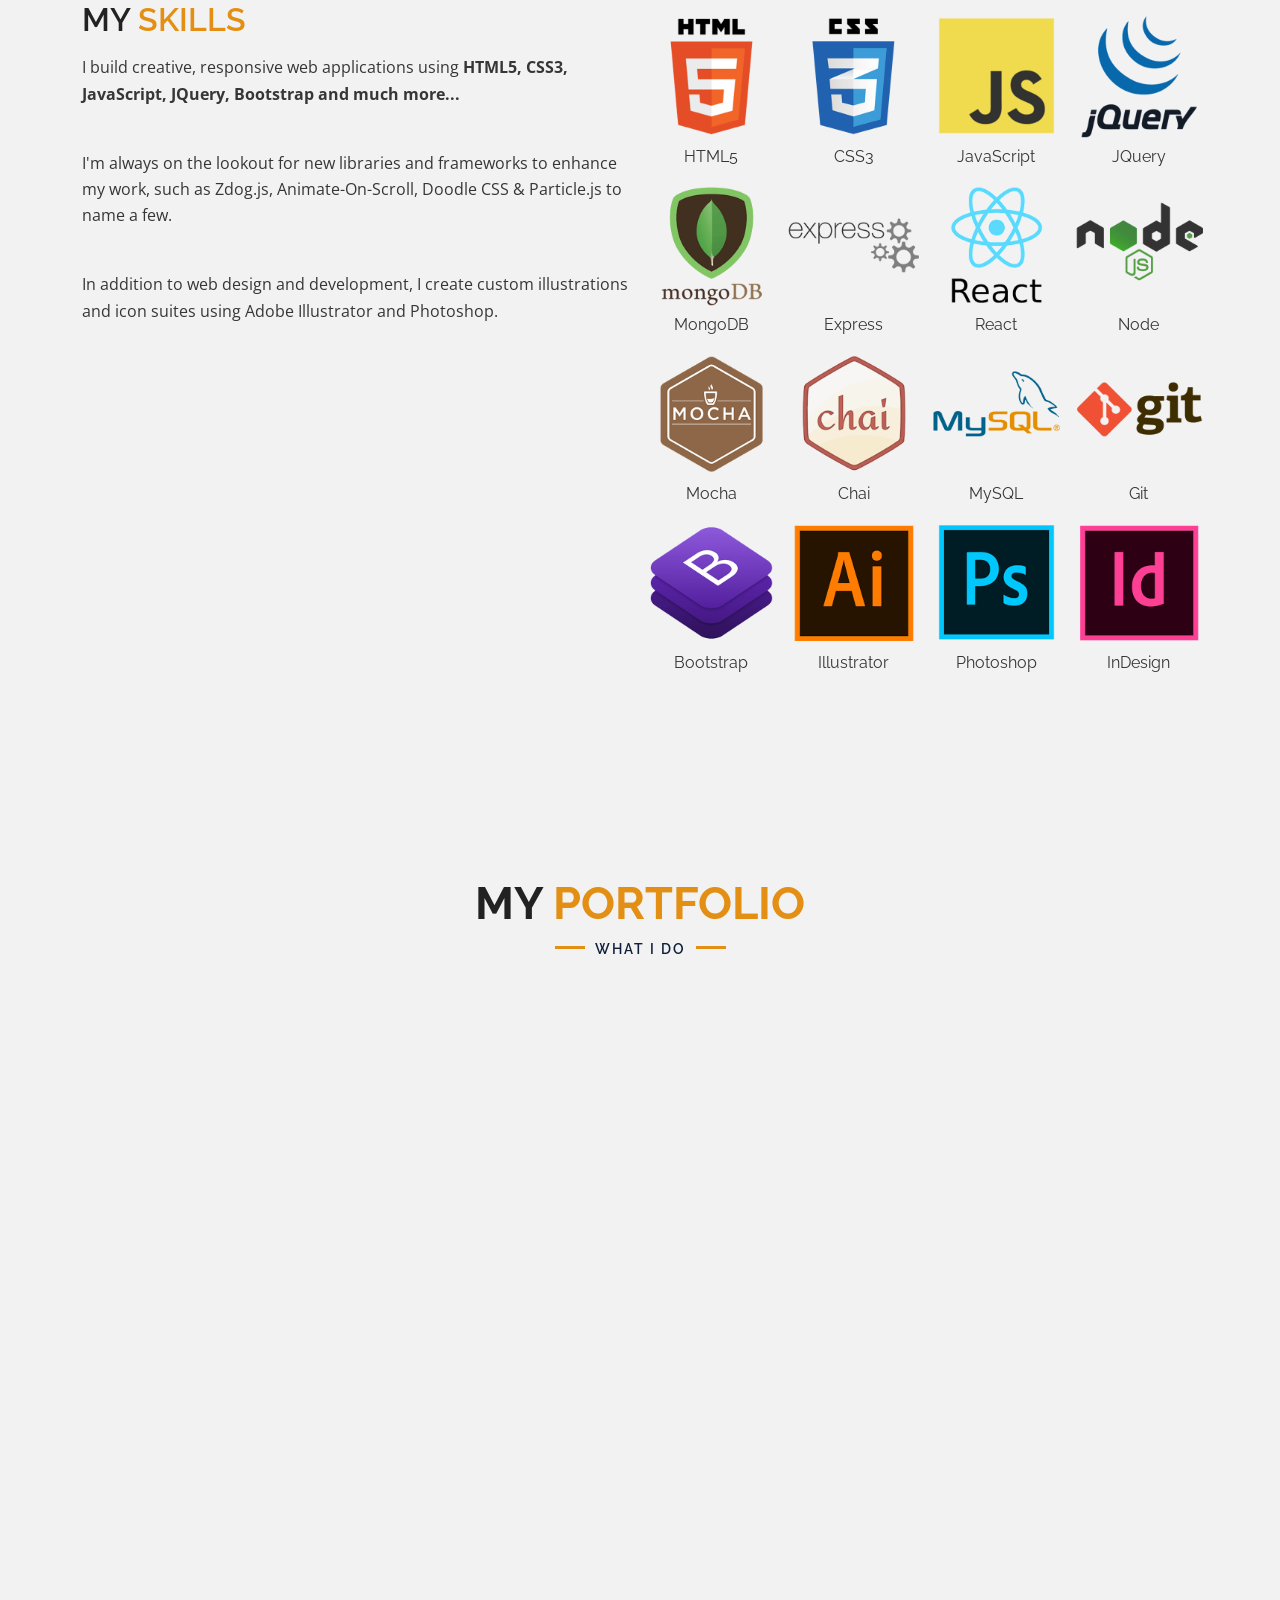
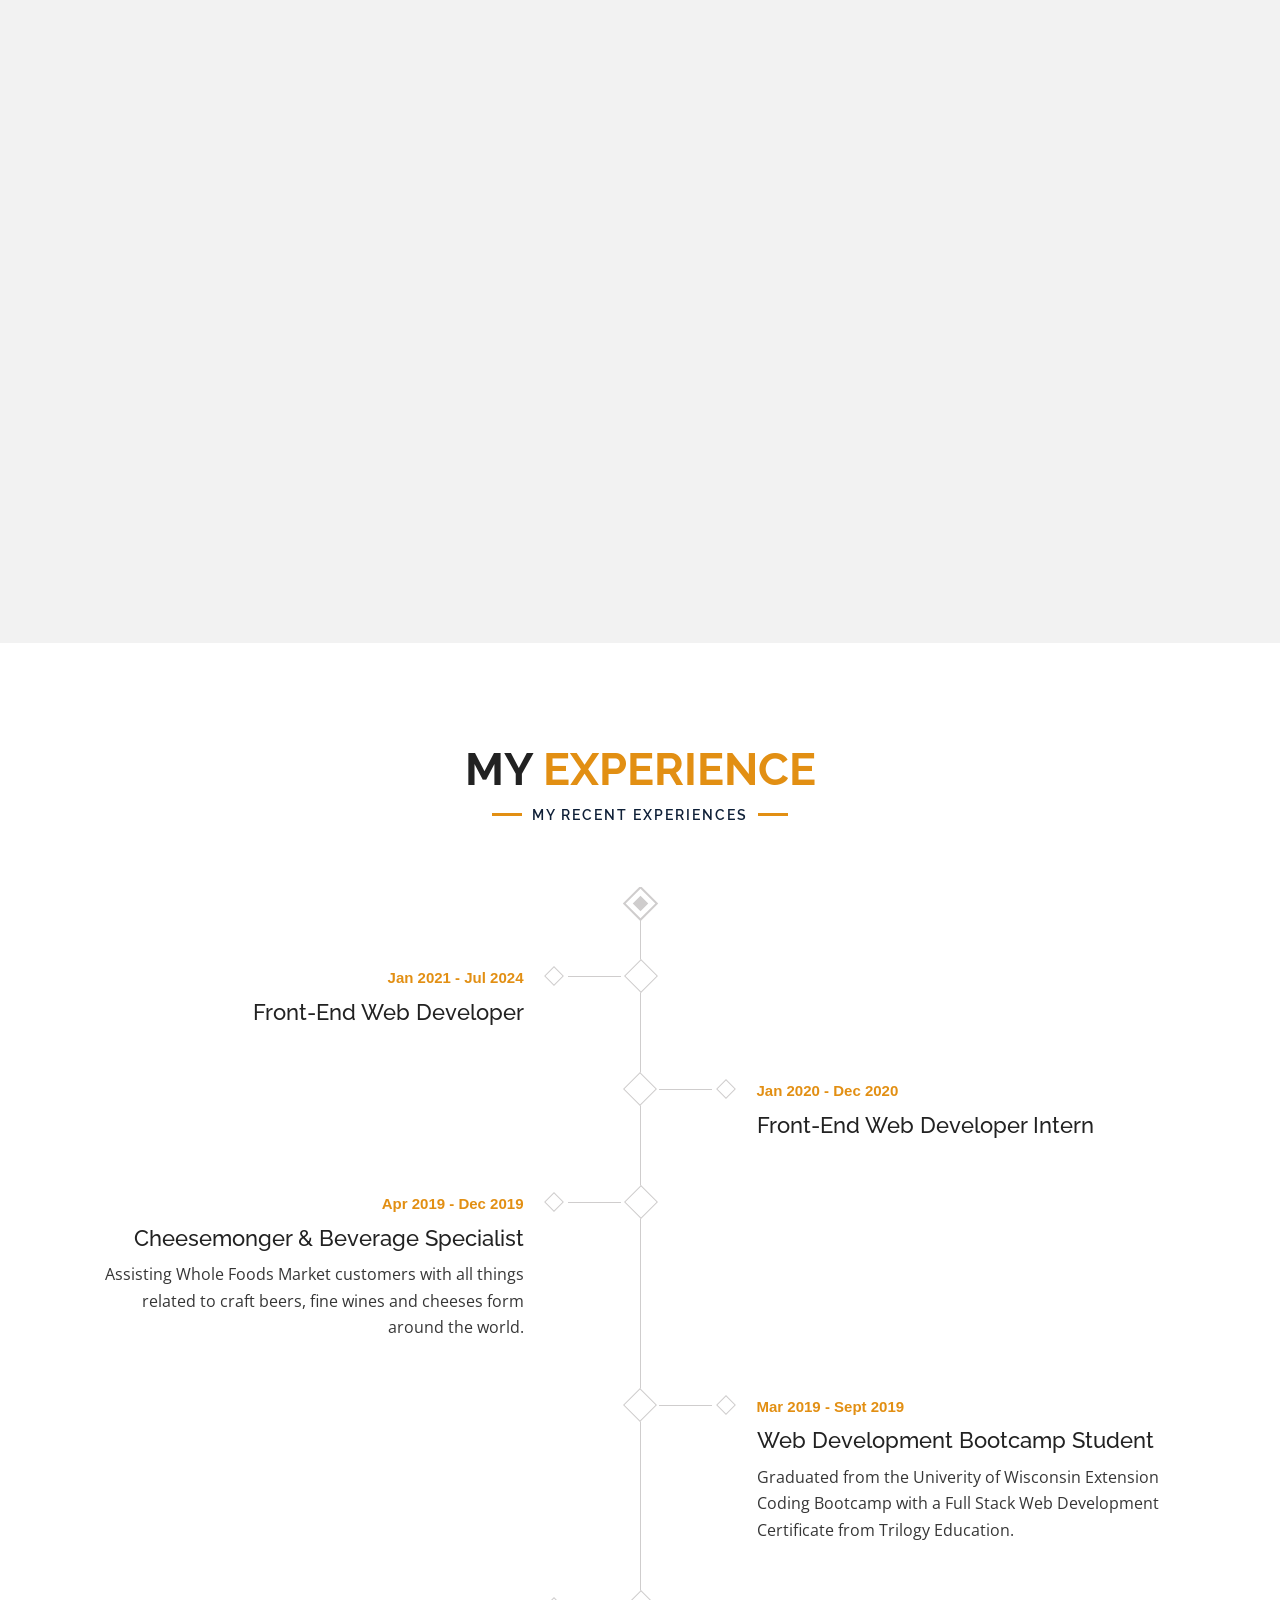
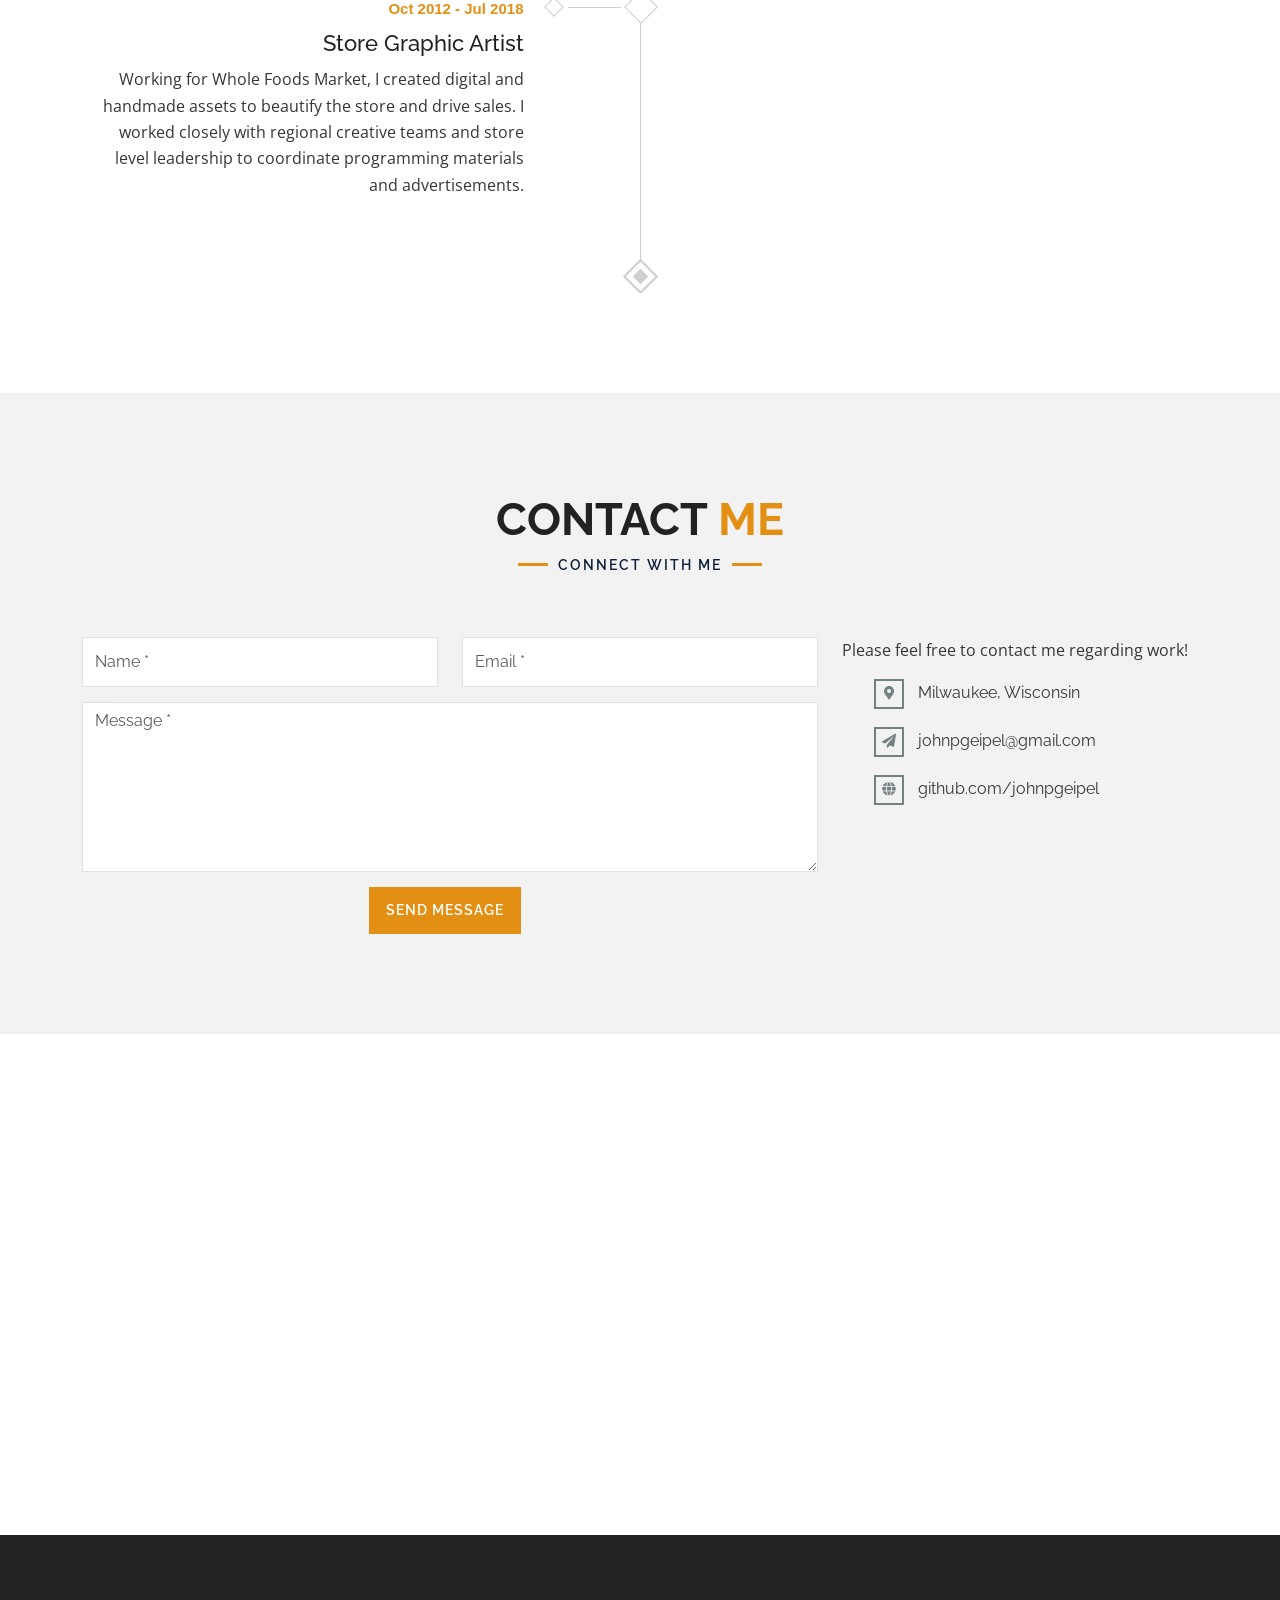
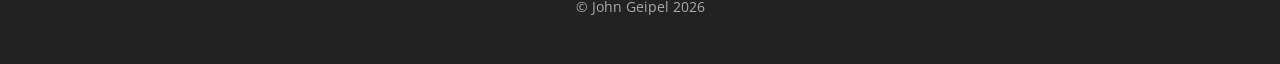
==== commit e05a3cdc: "wip" ====
--- a/index.html
+++ b/index.html
@@ -581,8 +581,8 @@
                         <div class="timeline" data-aos="fade-up" data-aos-anchor-placement="bottom-bottom">
                             <div class="timeline-icon"></div>
                             <div class="timeline-content">
-                                <span class="date">Jan 2021 - Present</span>
-                                <h5 class="title">Frontend Web Developer</h5>
+                                <span class="date">Jan 2021 - Jul 2024</span>
+                                <h5 class="title">Front-End Web Developer</h5>
                                 <p class="description">
                                 </p>
                             </div>
@@ -591,7 +591,7 @@
                             <div class="timeline-icon"></div>
                             <div class="timeline-content">
                                 <span class="date">Jan 2020 - Dec 2020</span>
-                                <h5 class="title">Frontend Web Developer Intern</h5>
+                                <h5 class="title">Front-End Web Developer Intern</h5>
                                 <p class="description">
                                 </p>
                             </div>
